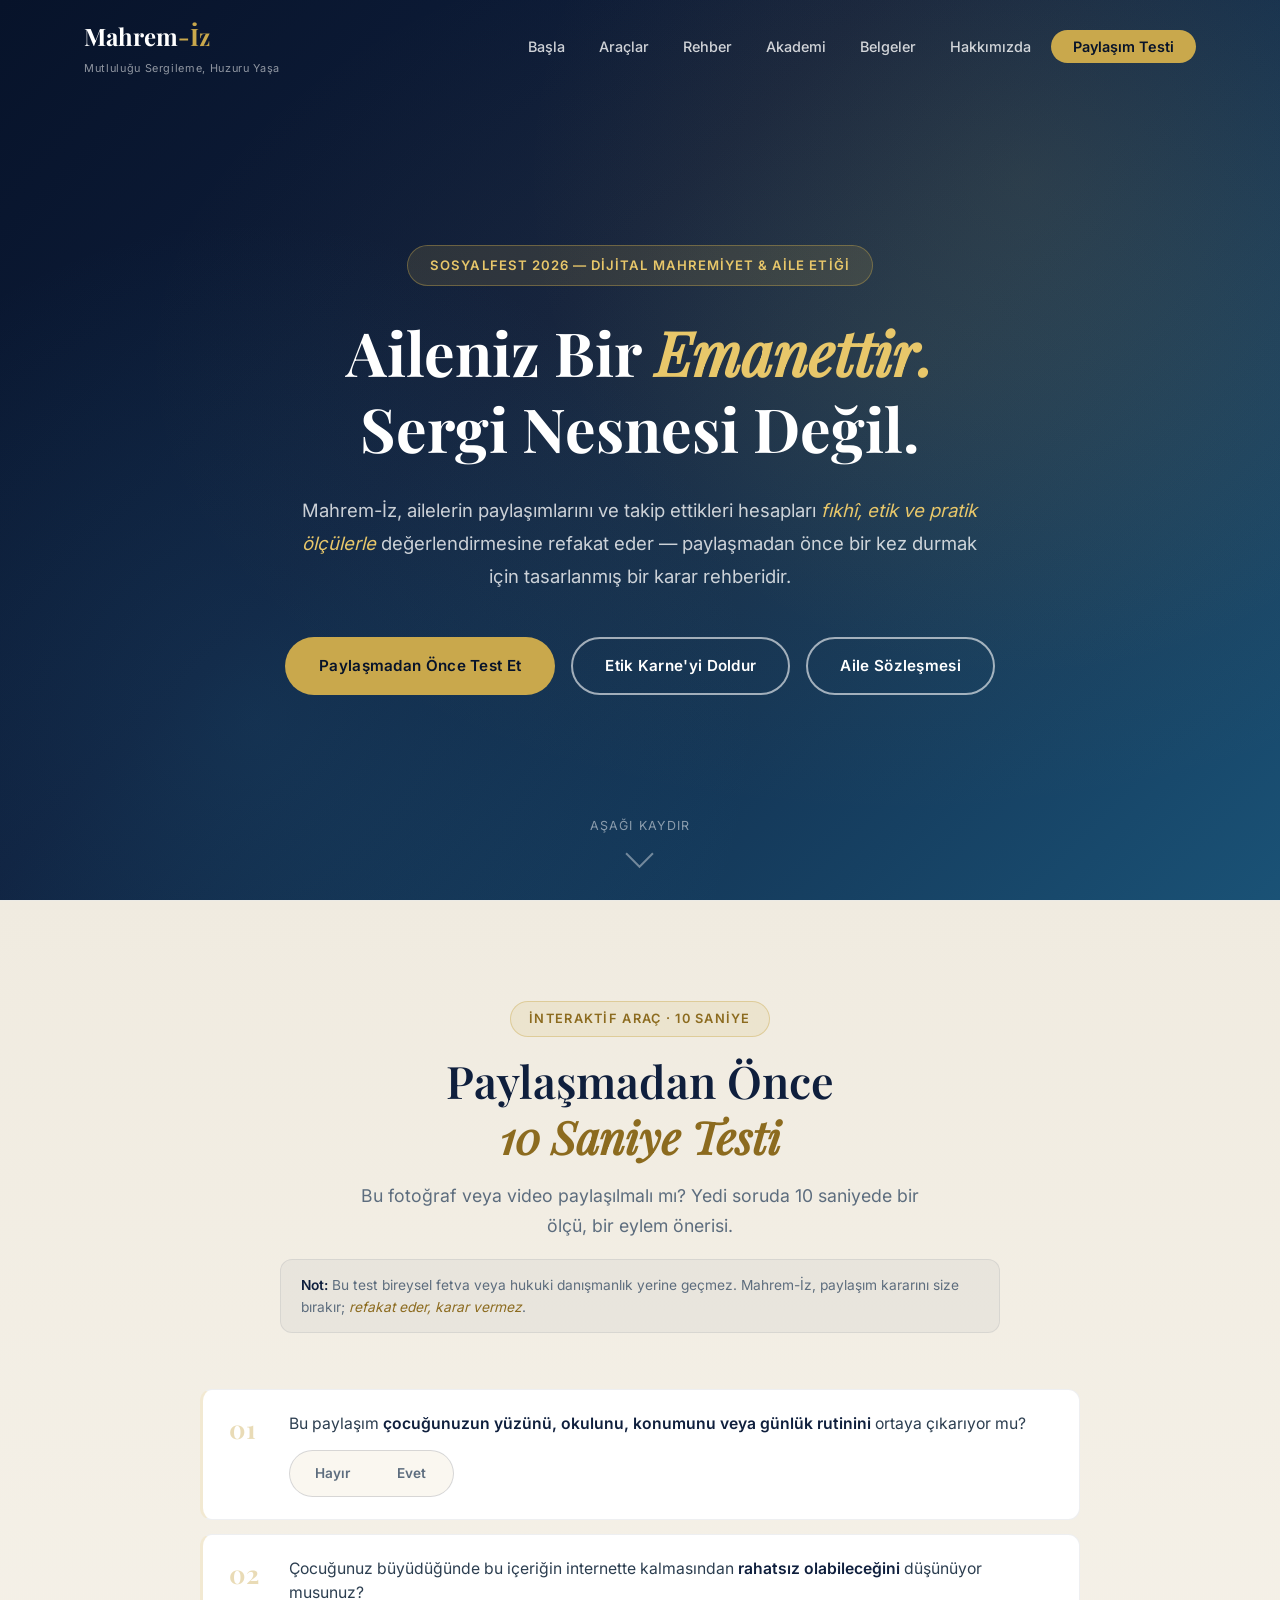
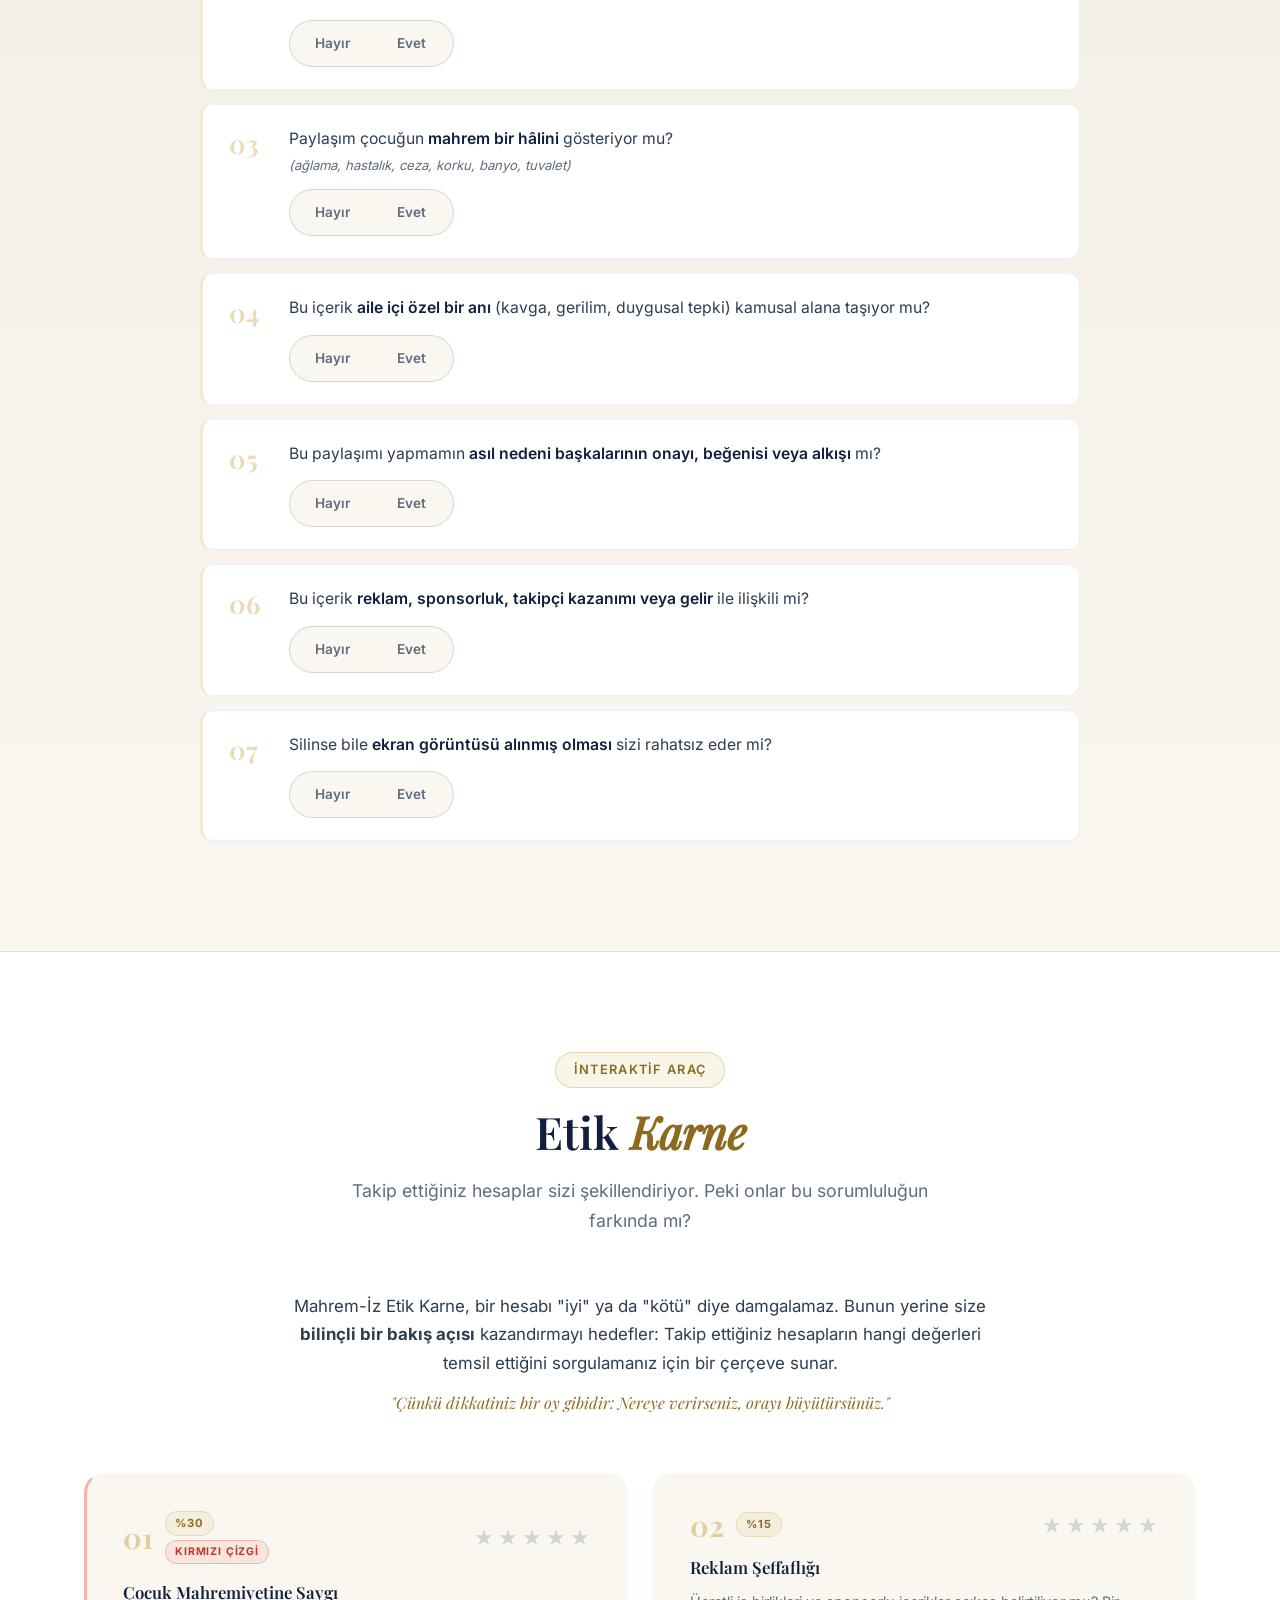
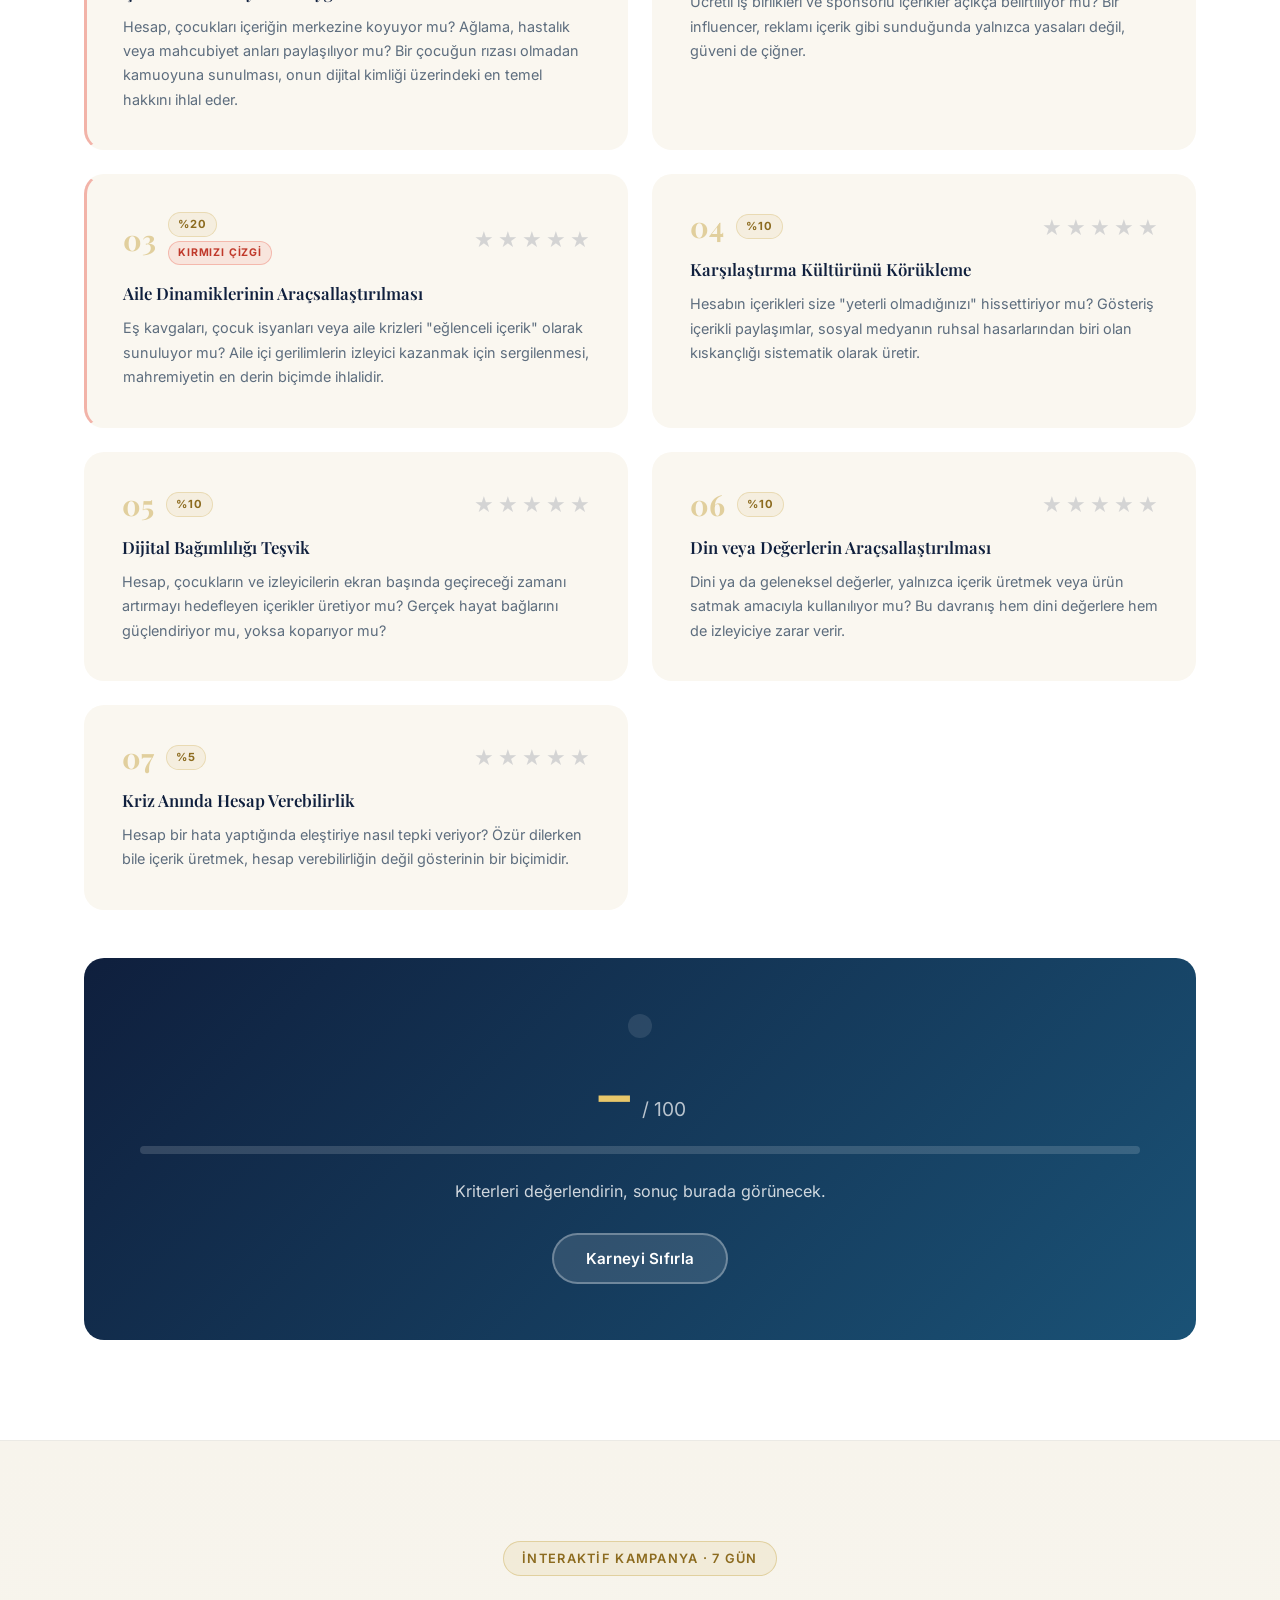
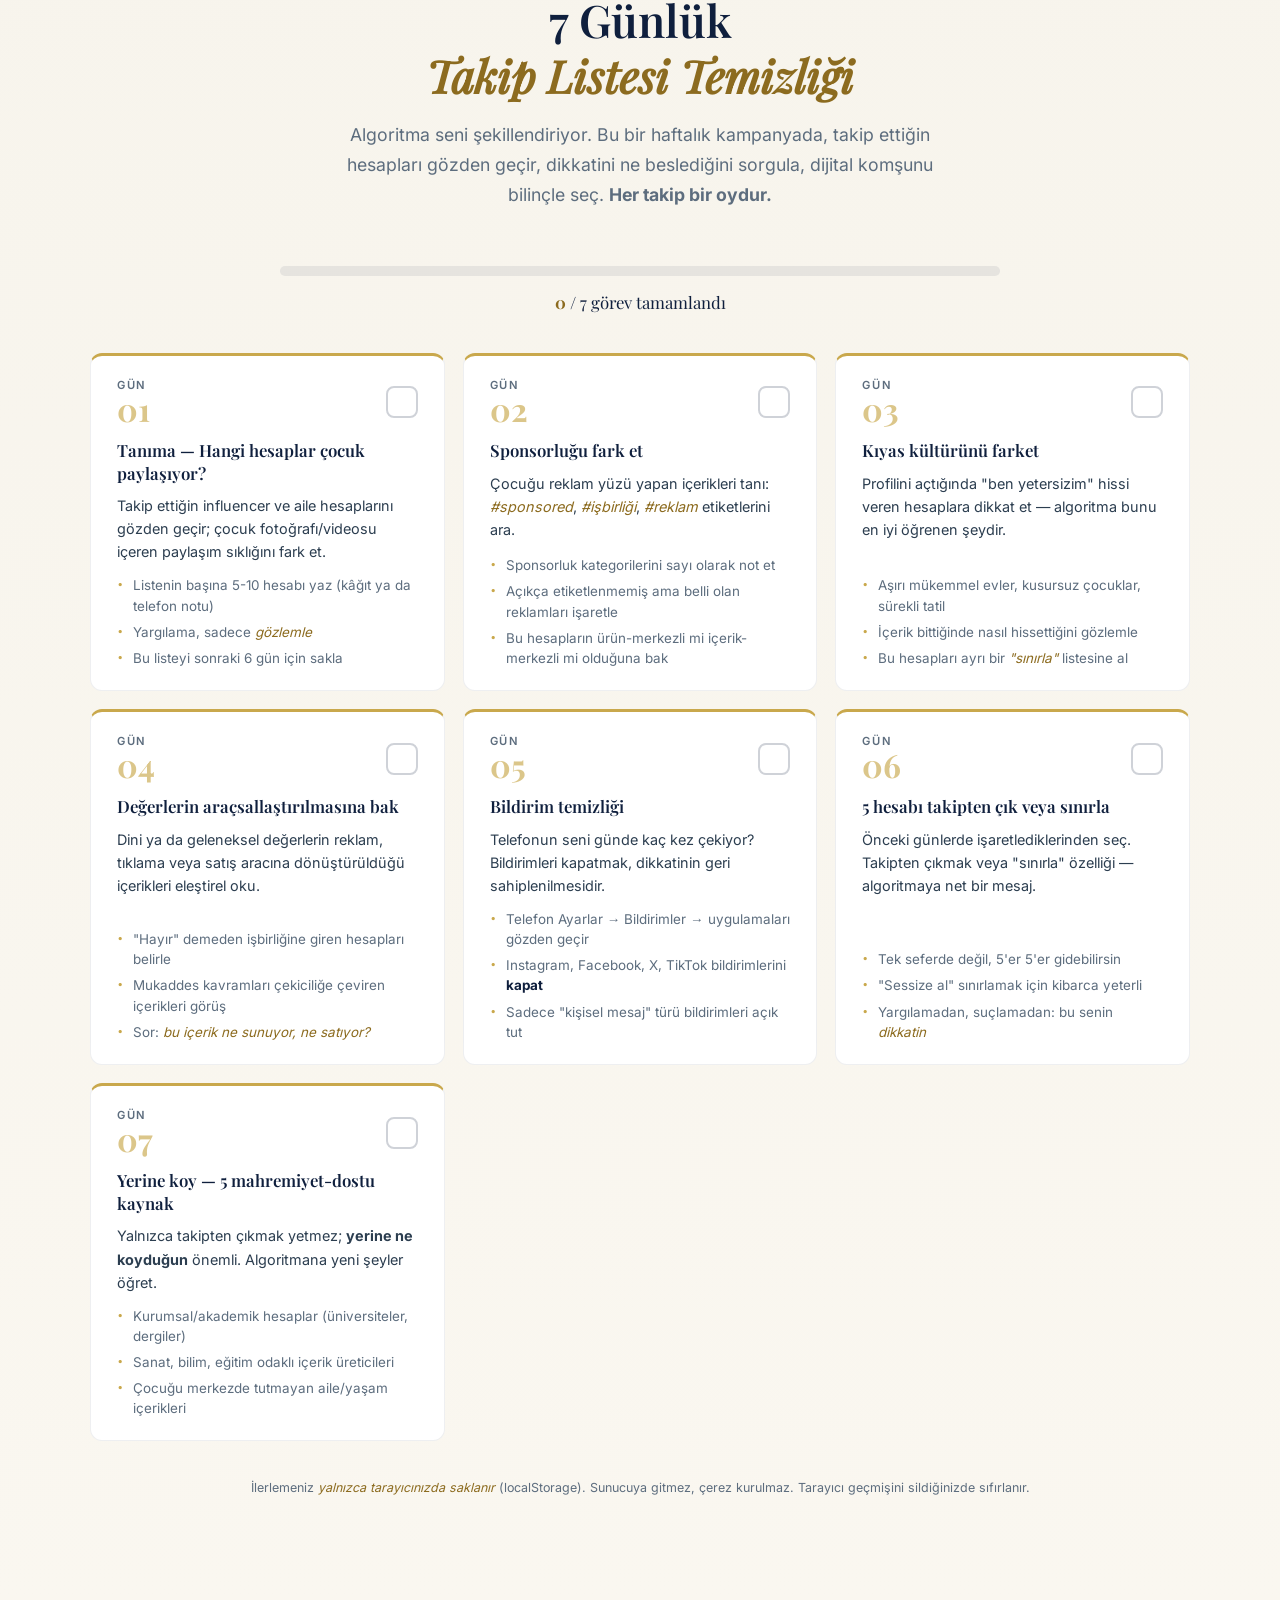
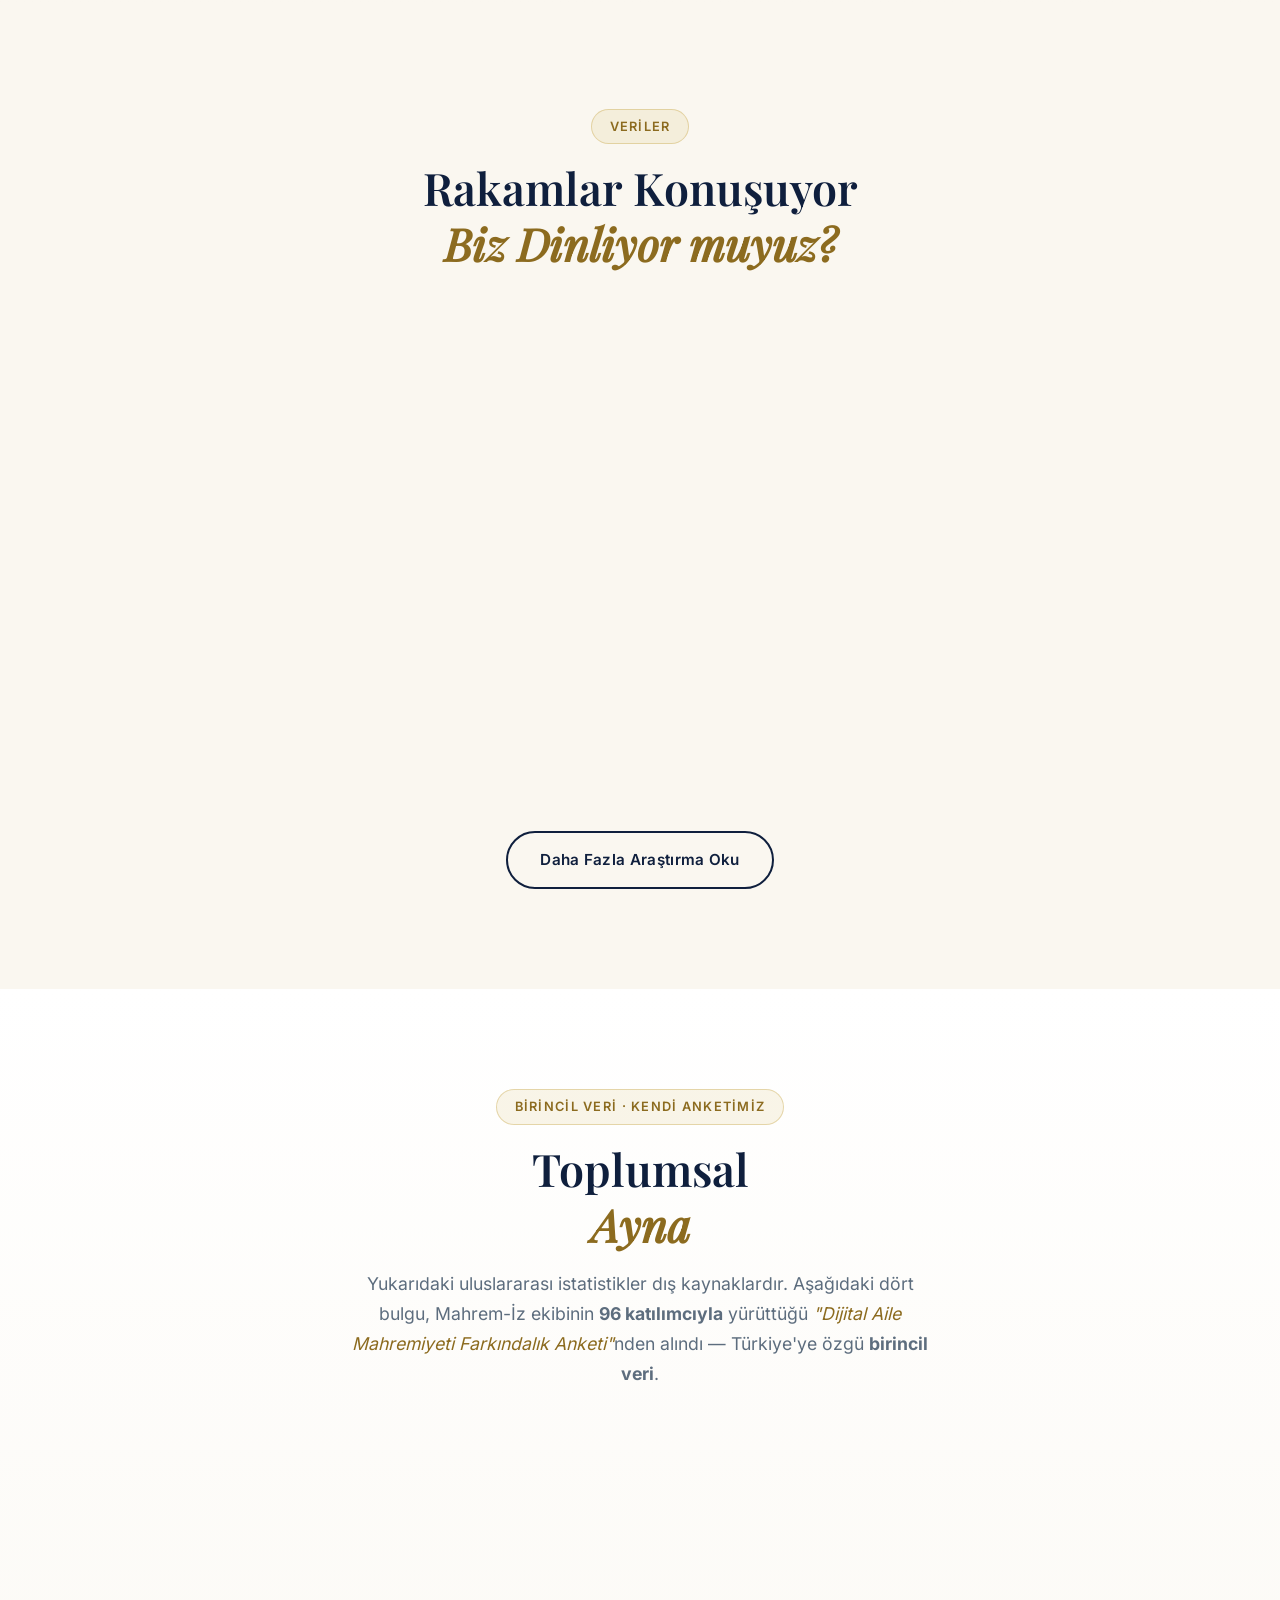
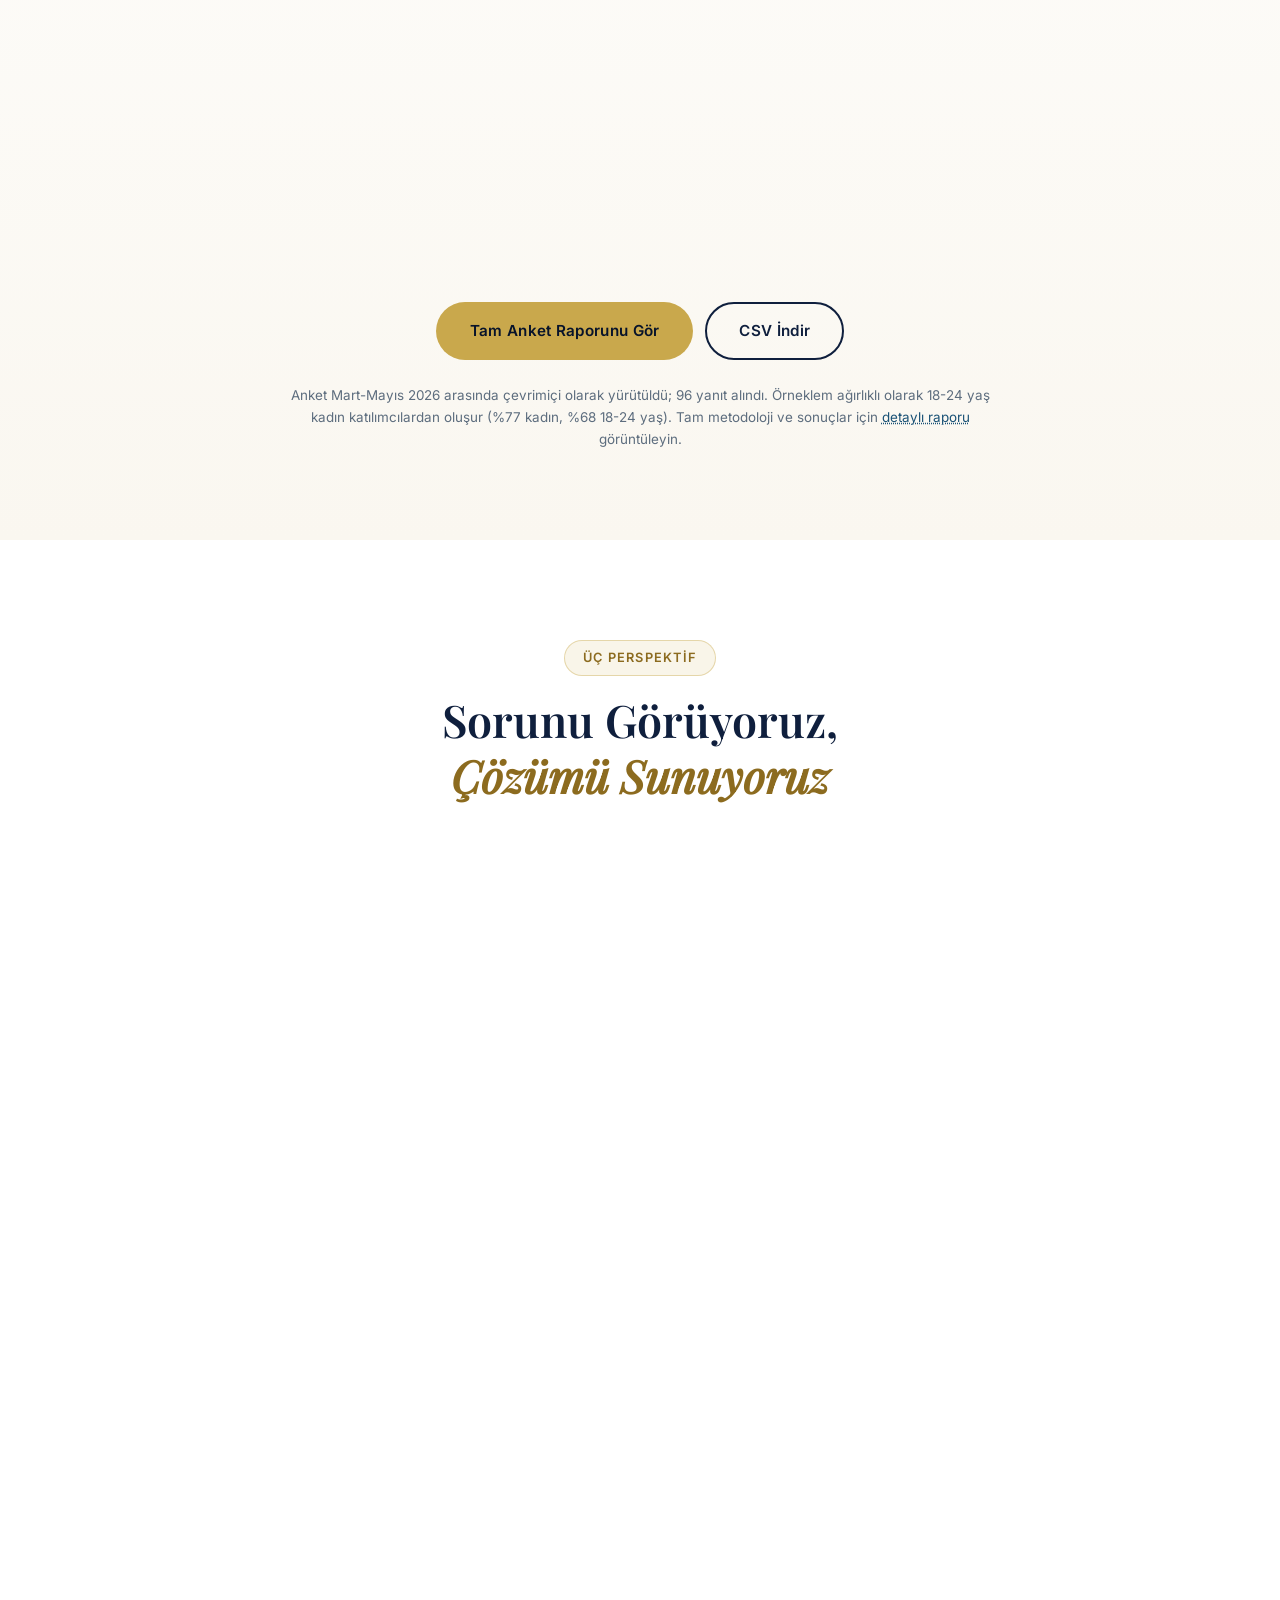
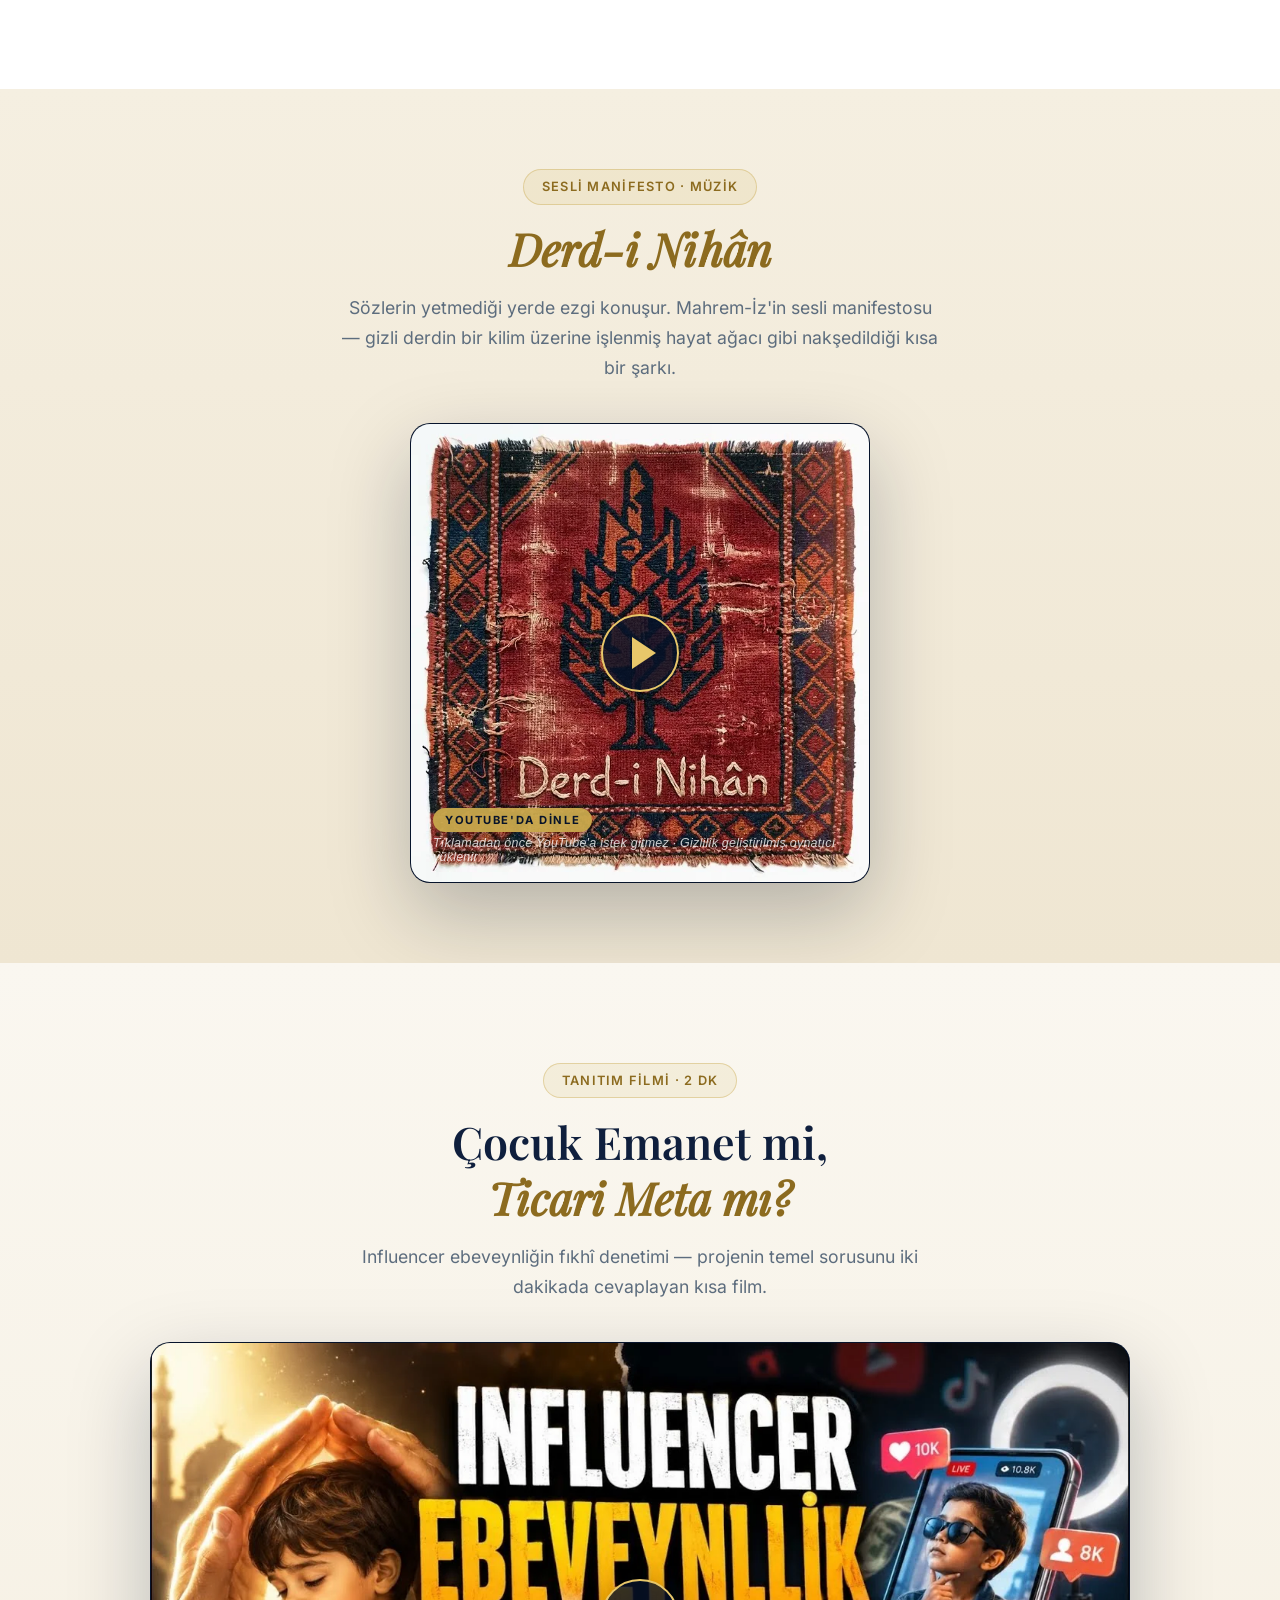
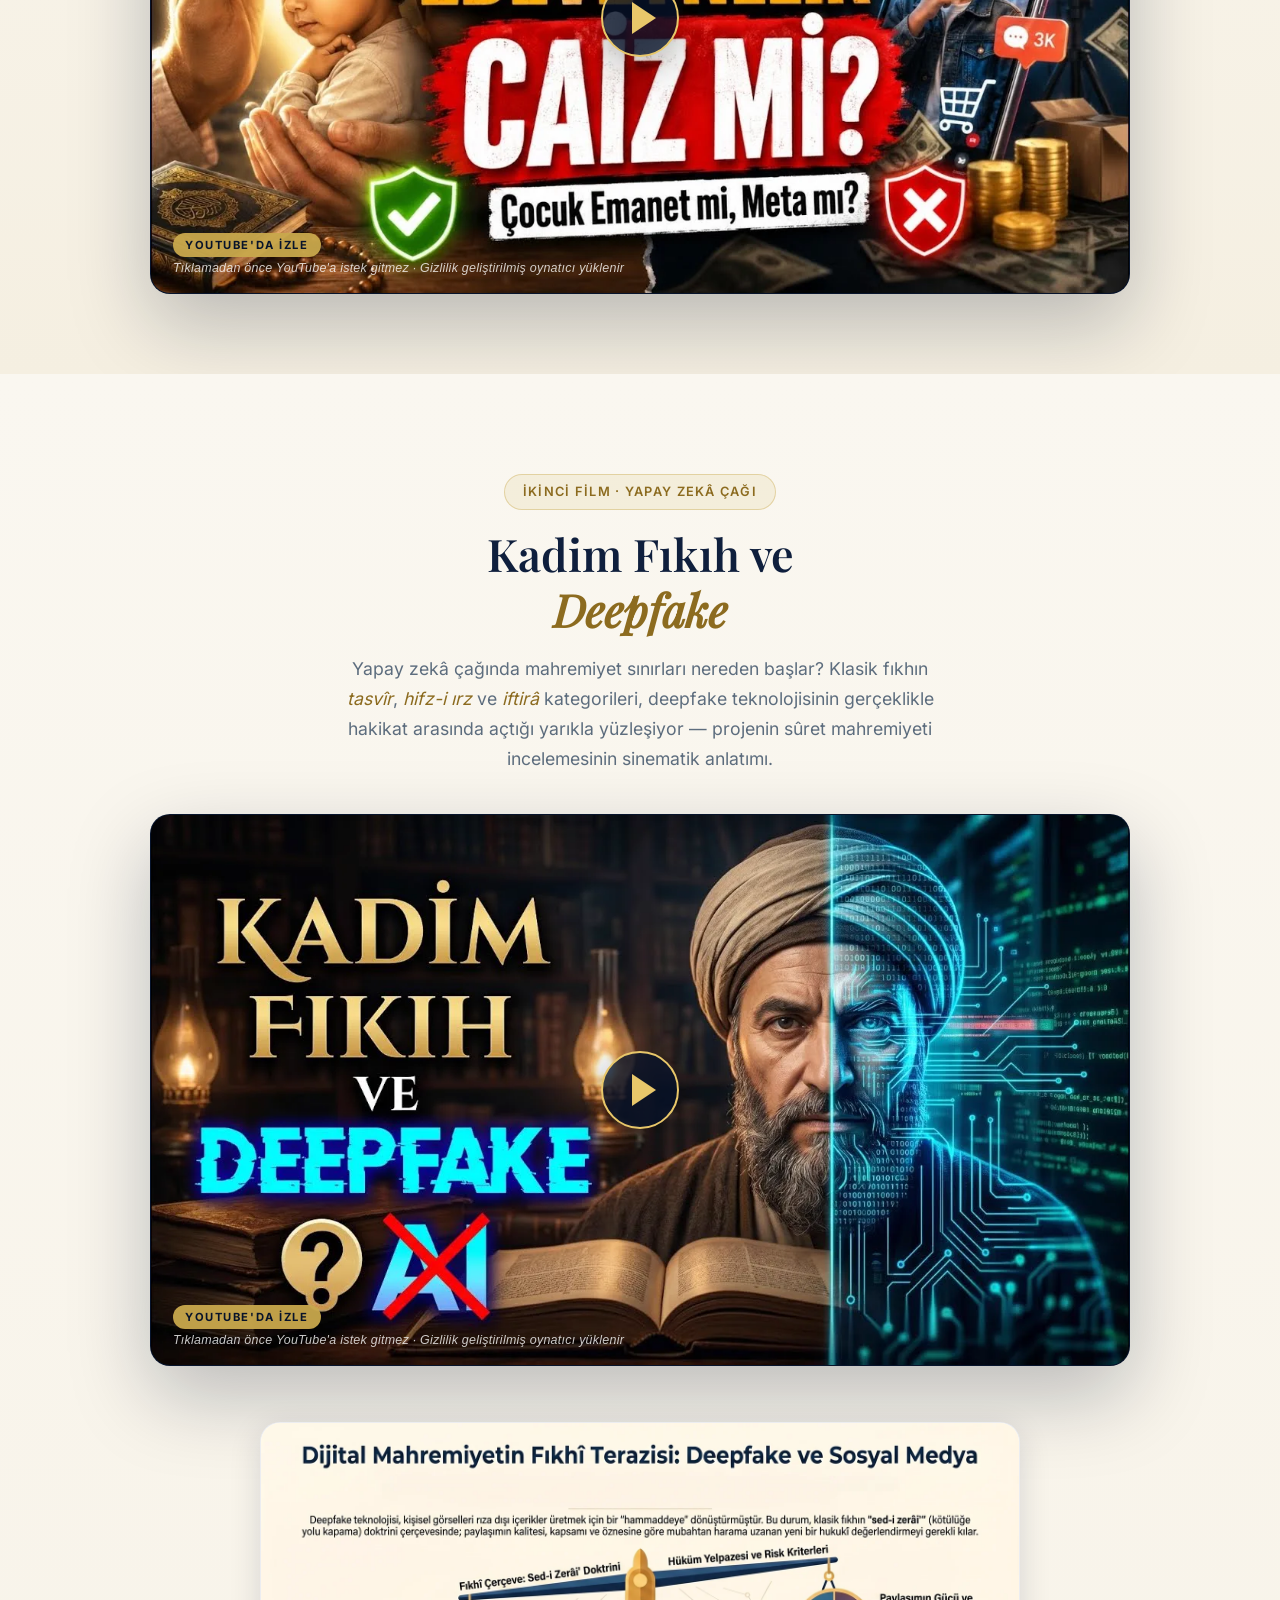
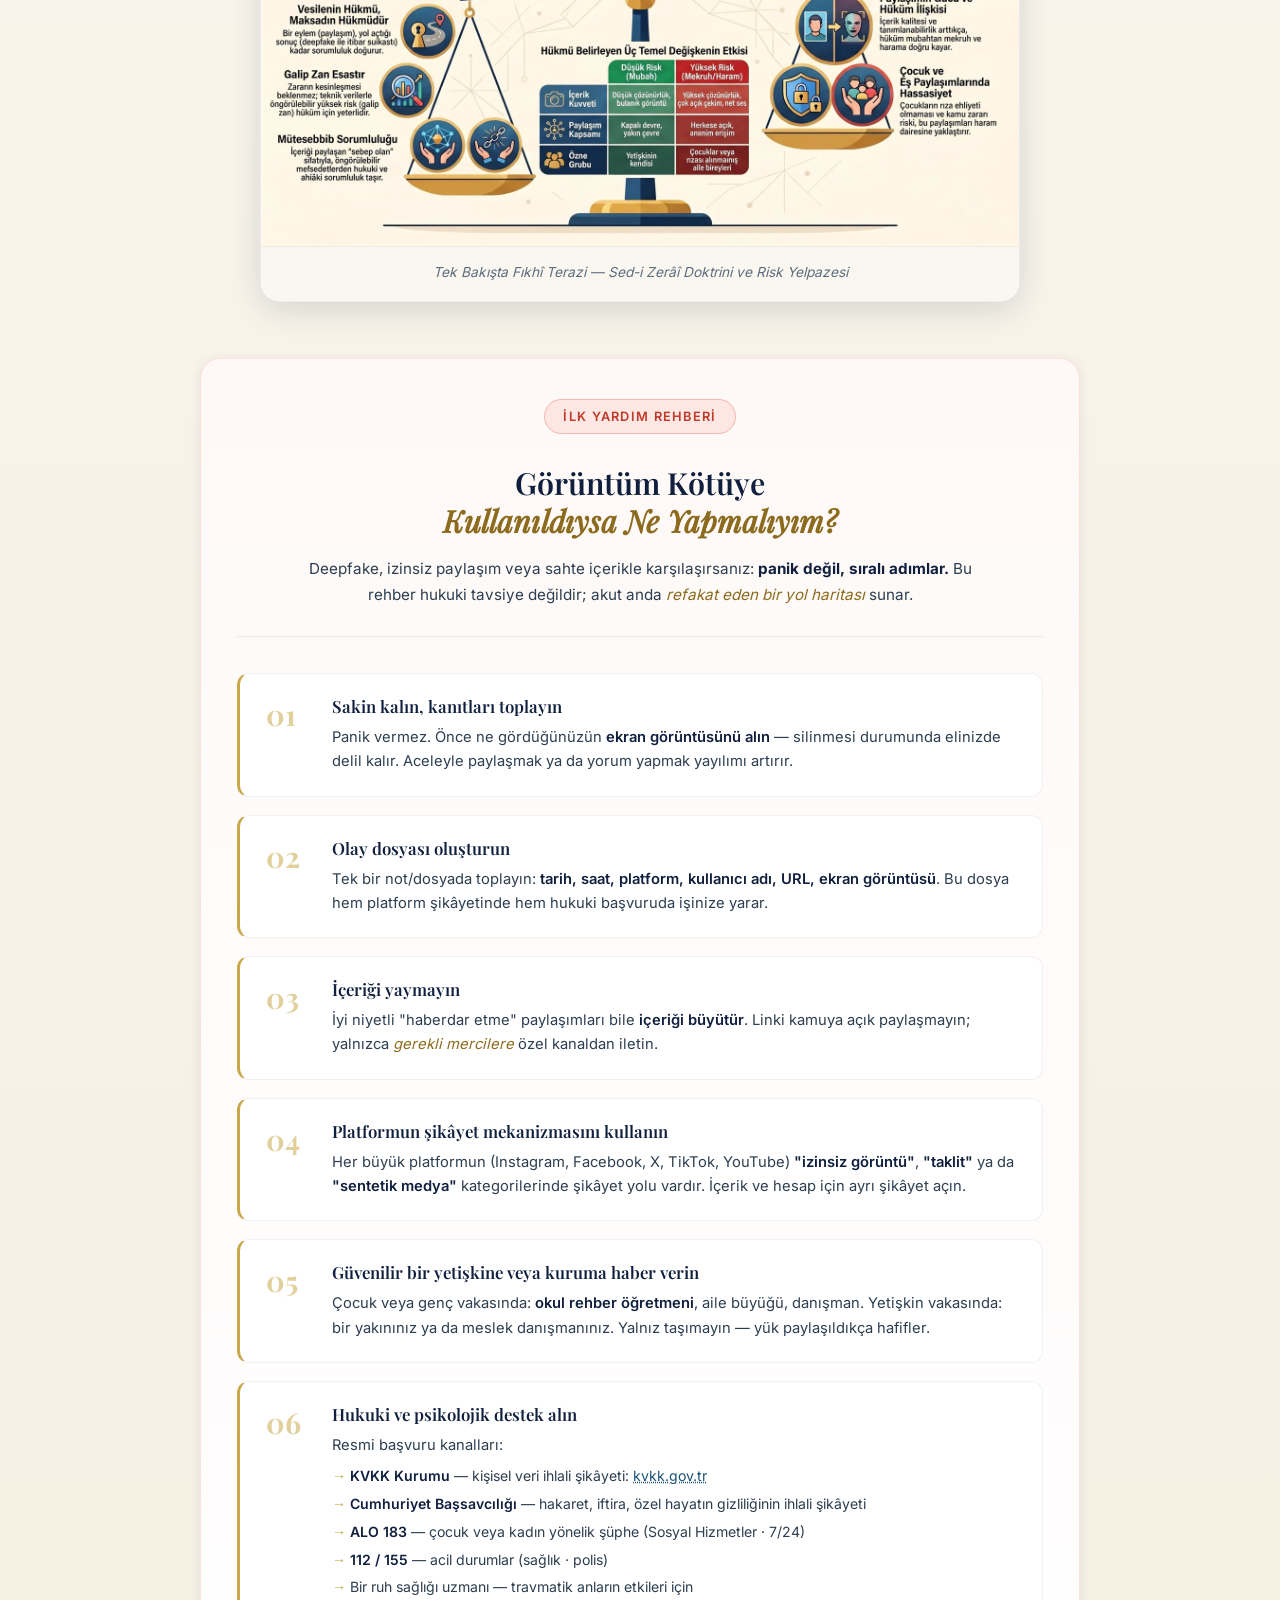
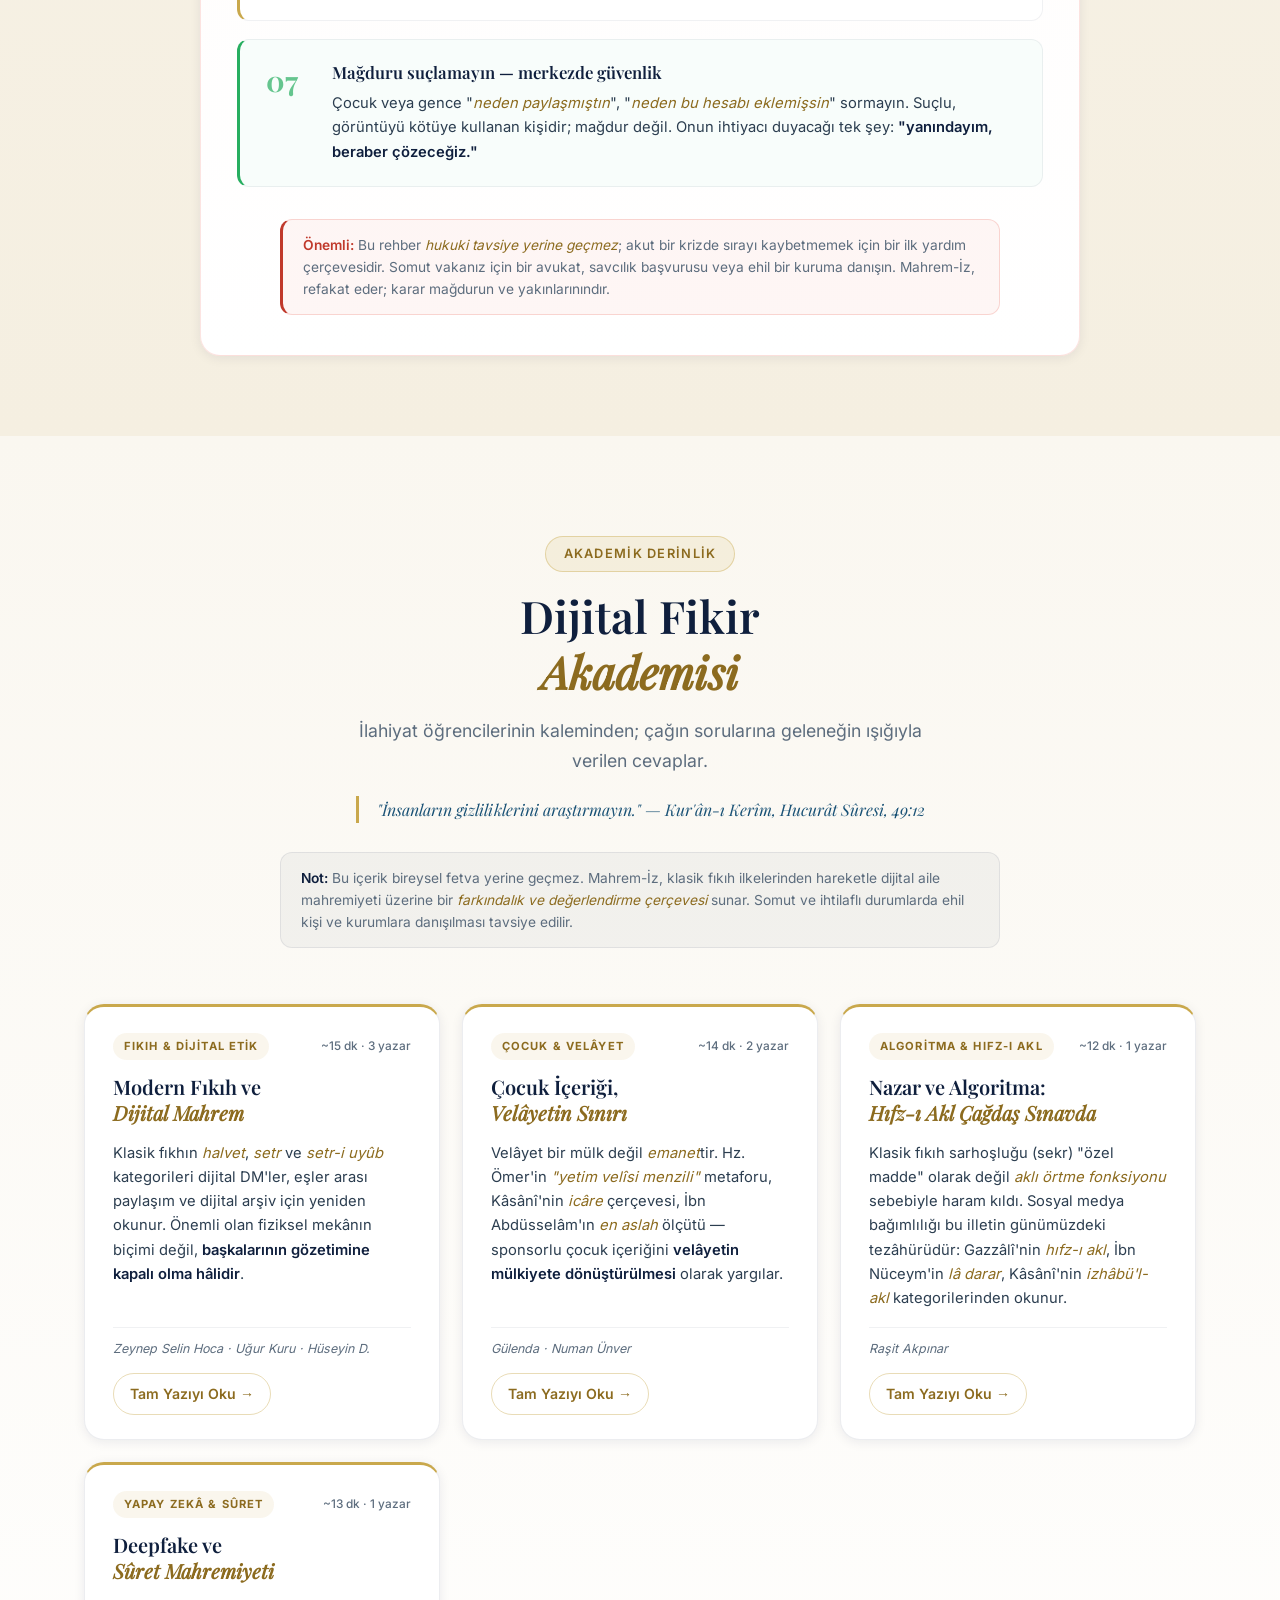
==== index.html @ 7c51b683 "Faz 4: Canlı Etki sayfası + Google Fonts lokal host Canlı Etki dashboard'u: - /etki.html eklendi — 6" ====
<!DOCTYPE html>
<html lang="tr">
<head>
  <meta charset="UTF-8" />
  <meta name="viewport" content="width=device-width, initial-scale=1.0" />

  <!-- SEO & Sosyal Paylaşım -->
  <title>Mahrem-İz | Mutluluğu Sergileme, Huzuru Yaşa</title>
  <meta name="description" content="Dijital çağda aile mahremiyetini korumak için ilahiyat perspektifinden akademik analizler, etik araçlar ve pratik rehberler. Sosyalfest 2026 projesi." />
  <meta name="keywords" content="dijital mahremiyet, aile etiği, sharenting, sosyal medya, İslam, ilahiyat, çocuk güvenliği" />
  <link rel="canonical" href="https://mahremiz.com.tr/" />

  <!-- Open Graph -->
  <meta property="og:type"            content="website" />
  <meta property="og:title"           content="Mahrem-İz | Mutluluğu Sergileme, Huzuru Yaşa" />
  <meta property="og:description"     content="Aileler için dijital mahremiyet ve etik paylaşım rehberi. Klasik fıkıh perspektifinden çağdaş bir farkındalık çerçevesi — Sosyalfest 2026." />
  <meta property="og:url"             content="https://mahremiz.com.tr/" />
  <meta property="og:site_name"       content="Mahrem-İz" />
  <meta property="og:locale"          content="tr_TR" />
  <meta property="og:image"           content="https://hamza98-ops.github.io/mahrem-iz/assets/og/mahrem-iz-og.jpg" />
  <meta property="og:image:secure_url" content="https://hamza98-ops.github.io/mahrem-iz/assets/og/mahrem-iz-og.jpg" />
  <meta property="og:image:type"      content="image/jpeg" />
  <meta property="og:image:width"     content="1200" />
  <meta property="og:image:height"    content="630" />
  <meta property="og:image:alt"       content="Mahrem-İz — Mutluluğu Sergileme, Huzuru Yaşa. Aileler için dijital mahremiyet ve etik paylaşım rehberi." />

  <!-- Twitter Card -->
  <meta name="twitter:card"        content="summary_large_image" />
  <meta name="twitter:title"       content="Mahrem-İz | Dijital Mahremiyet" />
  <meta name="twitter:description" content="Mutluluğu Sergileme, Huzuru Yaşa. Aileler için dijital mahremiyet ve etik paylaşım rehberi." />
  <meta name="twitter:image"       content="https://hamza98-ops.github.io/mahrem-iz/assets/og/mahrem-iz-og.jpg" />
  <meta name="twitter:image:alt"   content="Mahrem-İz — Mutluluğu Sergileme, Huzuru Yaşa." />

  <!-- PWA: Android/iOS cihaza "Ana ekrana ekle" ile yüklenir; offline çalışır -->
  <link rel="manifest" href="manifest.json" />
  <meta name="theme-color" content="#0f1f3d" />
  <link rel="apple-touch-icon" href="assets/pwa/apple-touch-icon.png" />
  <meta name="apple-mobile-web-app-capable" content="yes" />
  <meta name="apple-mobile-web-app-title" content="Mahrem-İz" />
  <meta name="mobile-web-app-capable" content="yes" />

  <link rel="stylesheet" href="styles.css" />

  <!-- Fonts: Lokal host (gizlilik tutarlılığı — Google'a istek atmaz) -->
  <link rel="stylesheet" href="assets/fonts/fonts.css" />

  <!-- defer: DOM hazır olmadan JS çalışmaz, inline onclick ihtiyacını ortadan kaldırır -->
  <script src="script.js" defer></script>

  <!--
    KVKK/GDPR-uyumlu, çerezsiz analitik.
    Mahremiyet sitesi olduğumuz için Google Analytics KULLANMIYORUZ.
    GoatCounter: çerez yok, IP toplanmaz, kullanıcı parmak izi yok.
    Yalnızca anonim sayım (sayfa + custom event'ler).

    AKTİVASYON: kullanıcı goatcounter.com/signup'tan 'mahremiz' code-name
    ile hesap açmalı. Hesap aktif olduğunda aşağıdaki snippet otomatik
    çalışır; yoksa script.js'deki gcEvent helper sessizce no-op olur.
  -->
  <script data-goatcounter="https://mahremiz.goatcounter.com/count"
          async src="//gc.zgo.at/count.js"></script>

  <!-- Yapısal veri: arama motorlarına proje kimliğini bildirir -->
  <script type="application/ld+json">
  {
    "@context": "https://schema.org",
    "@type": "EducationalOrganization",
    "name": "Mahrem-İz",
    "alternateName": "Mahrem-İz — Dijital Mahremiyet & Aile Etiği",
    "url": "https://mahremiz.com.tr/",
    "logo": "https://hamza98-ops.github.io/mahrem-iz/assets/og/mahrem-iz-og.jpg",
    "image": "https://hamza98-ops.github.io/mahrem-iz/assets/og/mahrem-iz-og.jpg",
    "description": "Aileler için dijital mahremiyet, çocuk paylaşımı ve sosyal medya takibi konularında klasik fıkıh ilkelerinden hareketle bir farkındalık ve değerlendirme çerçevesi sunan akademik proje. Sosyalfest 2026.",
    "slogan": "Mutluluğu Sergileme, Huzuru Yaşa.",
    "inLanguage": "tr-TR",
    "knowsLanguage": ["tr"],
    "knowsAbout": [
      "Dijital mahremiyet",
      "Aile etiği",
      "Sharenting",
      "Çocuk hakları",
      "İslam hukuku",
      "Klasik fıkıh",
      "Deepfake fıkhî değerlendirmesi",
      "Sosyal medya etiği"
    ],
    "event": {
      "@type": "Event",
      "name": "Sosyalfest 2026",
      "eventStatus": "https://schema.org/EventScheduled"
    }
  }
  </script>
</head>
<body>

  <!-- Toast bildirimi (JS tarafından yönetilir) -->
  <div id="toast" class="toast" role="status" aria-live="polite"></div>

  <!-- NAVIGATION -->
  <nav class="navbar" id="navbar">
    <div class="nav-container">
      <a href="#hero" class="nav-logo">
        <span class="logo-text">Mahrem<span class="logo-accent">-İz</span></span>
        <span class="logo-tagline">Mutluluğu Sergileme, Huzuru Yaşa</span>
      </a>
      <button
        class="nav-toggle"
        id="navToggle"
        aria-label="Menüyü Aç"
        aria-expanded="false"
        aria-controls="navLinks"
      >
        <span></span><span></span><span></span>
      </button>
      <ul class="nav-links" id="navLinks" role="list">
        <li><a href="#anasayfa"        class="nav-link">Başla</a></li>
        <li><a href="araclar.html"     class="nav-link">Araçlar</a></li>
        <li><a href="#rehber"          class="nav-link">Rehber</a></li>
        <li><a href="#akademi"         class="nav-link">Akademi</a></li>
        <li><a href="#fikhi"           class="nav-link">Belgeler</a></li>
        <li><a href="#hakkimizda"      class="nav-link">Hakkımızda</a></li>
        <li><a href="#paylasim-testi"  class="nav-btn" aria-label="Paylaşmadan Önce 10 Saniye Testi'ni başlat">Paylaşım Testi</a></li>
      </ul>
    </div>
  </nav>

  <!-- ═══════════════════════════════════════════ -->
  <!-- SAYFA 1: ANA SAYFA                        -->
  <!-- ═══════════════════════════════════════════ -->
  <section id="anasayfa">

    <!-- HERO -->
    <div class="hero" id="hero">
      <div class="hero-overlay"></div>
      <div class="hero-pattern"></div>
      <div class="hero-content">
        <div class="hero-badge">Sosyalfest 2026 — Dijital Mahremiyet &amp; Aile Etiği</div>
        <h1 class="hero-title">
          Aileniz Bir <em>Emanettir.</em>
          <br />Sergi Nesnesi Değil.
        </h1>
        <p class="hero-subtitle">
          Mahrem-İz, ailelerin paylaşımlarını ve takip ettikleri hesapları
          <em>fıkhî, etik ve pratik ölçülerle</em> değerlendirmesine refakat eder —
          paylaşmadan önce bir kez durmak için tasarlanmış bir karar rehberidir.
        </p>
        <div class="hero-buttons">
          <a href="#paylasim-testi" class="btn btn-primary">Paylaşmadan Önce Test Et</a>
          <a href="#karne"  class="btn btn-outline">Etik Karne'yi Doldur</a>
          <a href="#rehber" class="btn btn-outline">Aile Sözleşmesi</a>
        </div>
      </div>
      <div class="hero-scroll-hint" aria-hidden="true">
        <span>Aşağı Kaydır</span>
        <div class="scroll-arrow"></div>
      </div>
    </div>

    <!-- ═══════════════════════════════════════════ -->
    <!-- PAYLAŞMADAN ÖNCE 10 SANİYE TESTİ — Faz 2 amiral aracı -->
    <!-- ═══════════════════════════════════════════ -->
    <div class="paylasim-section" id="paylasim-testi">
      <div class="container">
        <div class="section-header center">
          <div class="section-tag">İnteraktif Araç · 10 Saniye</div>
          <h2>Paylaşmadan Önce<br /><em>10 Saniye Testi</em></h2>
          <p class="section-desc">
            Bu fotoğraf veya video paylaşılmalı mı? Yedi soruda 10 saniyede
            bir ölçü, bir eylem önerisi.
          </p>
          <p class="fetva-not" role="note" style="margin-top:18px">
            <strong>Not:</strong> Bu test bireysel fetva veya hukuki danışmanlık
            yerine geçmez. Mahrem-İz, paylaşım kararını size bırakır;
            <em>refakat eder, karar vermez</em>.
          </p>
        </div>

        <ol class="paylasim-list" id="paylasimList" role="list">

          <li class="paylasim-q" data-q="1">
            <div class="paylasim-q-num" aria-hidden="true">01</div>
            <div class="paylasim-q-body">
              <p class="paylasim-q-text">
                Bu paylaşım <strong>çocuğunuzun yüzünü, okulunu, konumunu veya
                günlük rutinini</strong> ortaya çıkarıyor mu?
              </p>
              <fieldset class="paylasim-yn">
                <legend class="sr-only">Soru 1 cevabı</legend>
                <input type="radio" name="paylasim-1" id="p1-no"  value="no"  class="yn-input" />
                <label for="p1-no" class="yn-label">Hayır</label>
                <input type="radio" name="paylasim-1" id="p1-yes" value="yes" class="yn-input" />
                <label for="p1-yes" class="yn-label">Evet</label>
              </fieldset>
            </div>
          </li>

          <li class="paylasim-q" data-q="2">
            <div class="paylasim-q-num" aria-hidden="true">02</div>
            <div class="paylasim-q-body">
              <p class="paylasim-q-text">
                Çocuğunuz büyüdüğünde bu içeriğin internette kalmasından
                <strong>rahatsız olabileceğini</strong> düşünüyor musunuz?
              </p>
              <fieldset class="paylasim-yn">
                <legend class="sr-only">Soru 2 cevabı</legend>
                <input type="radio" name="paylasim-2" id="p2-no"  value="no"  class="yn-input" />
                <label for="p2-no" class="yn-label">Hayır</label>
                <input type="radio" name="paylasim-2" id="p2-yes" value="yes" class="yn-input" />
                <label for="p2-yes" class="yn-label">Evet</label>
              </fieldset>
            </div>
          </li>

          <li class="paylasim-q paylasim-q--redline" data-q="3" data-redline="true">
            <div class="paylasim-q-num" aria-hidden="true">03</div>
            <div class="paylasim-q-body">
              <p class="paylasim-q-text">
                Paylaşım çocuğun <strong>mahrem bir hâlini</strong> gösteriyor mu?
                <span class="paylasim-q-hint">(ağlama, hastalık, ceza, korku, banyo, tuvalet)</span>
              </p>
              <fieldset class="paylasim-yn">
                <legend class="sr-only">Soru 3 cevabı</legend>
                <input type="radio" name="paylasim-3" id="p3-no"  value="no"  class="yn-input" />
                <label for="p3-no" class="yn-label">Hayır</label>
                <input type="radio" name="paylasim-3" id="p3-yes" value="yes" class="yn-input" />
                <label for="p3-yes" class="yn-label">Evet</label>
              </fieldset>
            </div>
          </li>

          <li class="paylasim-q" data-q="4">
            <div class="paylasim-q-num" aria-hidden="true">04</div>
            <div class="paylasim-q-body">
              <p class="paylasim-q-text">
                Bu içerik <strong>aile içi özel bir anı</strong> (kavga, gerilim,
                duygusal tepki) kamusal alana taşıyor mu?
              </p>
              <fieldset class="paylasim-yn">
                <legend class="sr-only">Soru 4 cevabı</legend>
                <input type="radio" name="paylasim-4" id="p4-no"  value="no"  class="yn-input" />
                <label for="p4-no" class="yn-label">Hayır</label>
                <input type="radio" name="paylasim-4" id="p4-yes" value="yes" class="yn-input" />
                <label for="p4-yes" class="yn-label">Evet</label>
              </fieldset>
            </div>
          </li>

          <li class="paylasim-q" data-q="5">
            <div class="paylasim-q-num" aria-hidden="true">05</div>
            <div class="paylasim-q-body">
              <p class="paylasim-q-text">
                Bu paylaşımı yapmamın <strong>asıl nedeni başkalarının onayı,
                beğenisi veya alkışı</strong> mı?
              </p>
              <fieldset class="paylasim-yn">
                <legend class="sr-only">Soru 5 cevabı</legend>
                <input type="radio" name="paylasim-5" id="p5-no"  value="no"  class="yn-input" />
                <label for="p5-no" class="yn-label">Hayır</label>
                <input type="radio" name="paylasim-5" id="p5-yes" value="yes" class="yn-input" />
                <label for="p5-yes" class="yn-label">Evet</label>
              </fieldset>
            </div>
          </li>

          <li class="paylasim-q" data-q="6">
            <div class="paylasim-q-num" aria-hidden="true">06</div>
            <div class="paylasim-q-body">
              <p class="paylasim-q-text">
                Bu içerik <strong>reklam, sponsorluk, takipçi kazanımı veya gelir</strong>
                ile ilişkili mi?
              </p>
              <fieldset class="paylasim-yn">
                <legend class="sr-only">Soru 6 cevabı</legend>
                <input type="radio" name="paylasim-6" id="p6-no"  value="no"  class="yn-input" />
                <label for="p6-no" class="yn-label">Hayır</label>
                <input type="radio" name="paylasim-6" id="p6-yes" value="yes" class="yn-input" />
                <label for="p6-yes" class="yn-label">Evet</label>
              </fieldset>
            </div>
          </li>

          <li class="paylasim-q paylasim-q--redline" data-q="7" data-redline="true">
            <div class="paylasim-q-num" aria-hidden="true">07</div>
            <div class="paylasim-q-body">
              <p class="paylasim-q-text">
                Silinse bile <strong>ekran görüntüsü alınmış olması</strong>
                sizi rahatsız eder mi?
              </p>
              <fieldset class="paylasim-yn">
                <legend class="sr-only">Soru 7 cevabı</legend>
                <input type="radio" name="paylasim-7" id="p7-no"  value="no"  class="yn-input" />
                <label for="p7-no" class="yn-label">Hayır</label>
                <input type="radio" name="paylasim-7" id="p7-yes" value="yes" class="yn-input" />
                <label for="p7-yes" class="yn-label">Evet</label>
              </fieldset>
            </div>
          </li>

        </ol>

        <!-- SONUÇ PANELİ -->
        <div class="paylasim-result" id="paylasimResult" aria-live="polite" hidden>
          <div class="paylasim-traffic" id="paylasimTraffic" aria-hidden="true"></div>
          <div class="paylasim-verdict" id="paylasimVerdict">YEŞİL · Paylaşılabilir</div>
          <p class="paylasim-action" id="paylasimAction"></p>
          <p class="paylasim-redline" id="paylasimRedline" hidden>
            <strong>⚠ Kırmızı çizgi tetiklendi:</strong> <span id="paylasimRedlineReason"></span>
          </p>
          <div class="paylasim-actions">
            <button class="btn btn-secondary" id="paylasimReset" type="button">Yeniden Başla</button>
            <a href="#karne" class="btn">Etik Karne'ye Geç</a>
          </div>
        </div>

      </div>
    </div>

  <!-- ═══════════════════════════════════════════ -->
  <!-- SAYFA 3: ETİK KARNE                       -->
  <!-- ═══════════════════════════════════════════ -->
  <section id="karne" class="karne-section">
    <div class="container">
      <div class="section-header center">
        <div class="section-tag">İnteraktif Araç</div>
        <h2>Etik <em>Karne</em></h2>
        <p class="section-desc">
          Takip ettiğiniz hesaplar sizi şekillendiriyor. Peki onlar bu sorumluluğun farkında mı?
        </p>
      </div>

      <div class="karne-intro">
        <p>
          Mahrem-İz Etik Karne, bir hesabı "iyi" ya da "kötü" diye damgalamaz. Bunun yerine size
          <strong>bilinçli bir bakış açısı</strong> kazandırmayı hedefler: Takip ettiğiniz hesapların
          hangi değerleri temsil ettiğini sorgulamanız için bir çerçeve sunar.
        </p>
        <p class="karne-quote">
          <em>"Çünkü dikkatiniz bir oy gibidir: Nereye verirseniz, orayı büyütürsünüz."</em>
        </p>
      </div>

      <div class="karne-grid" id="karneGrid">

        <!-- KARNE KARTI — her birinde fieldset + radio ile erişilebilir yıldız puanlama -->
        <div class="karne-card karne-card--redline" data-criterion="1" data-weight="30" data-redline="true">
          <div class="karne-card-header">
            <div class="karne-num">01</div>
            <div class="karne-meta">
              <span class="karne-weight" title="Toplam skordaki ağırlığı">%30</span>
              <span class="karne-redline" title="1 yıldız tetiklenirse sonuç otomatik kırmızı olur">Kırmızı çizgi</span>
            </div>
            <fieldset class="karne-stars" data-id="1">
              <legend class="sr-only">Puan (1–5 yıldız)</legend>
              <input type="radio" name="karne-1" id="k1-1" value="1" class="star-radio" /><label for="k1-1" title="1 yıldız">★</label>
              <input type="radio" name="karne-1" id="k1-2" value="2" class="star-radio" /><label for="k1-2" title="2 yıldız">★</label>
              <input type="radio" name="karne-1" id="k1-3" value="3" class="star-radio" /><label for="k1-3" title="3 yıldız">★</label>
              <input type="radio" name="karne-1" id="k1-4" value="4" class="star-radio" /><label for="k1-4" title="4 yıldız">★</label>
              <input type="radio" name="karne-1" id="k1-5" value="5" class="star-radio" /><label for="k1-5" title="5 yıldız">★</label>
            </fieldset>
          </div>
          <h4>Çocuk Mahremiyetine Saygı</h4>
          <p>Hesap, çocukları içeriğin merkezine koyuyor mu? Ağlama, hastalık veya mahcubiyet anları paylaşılıyor mu? Bir çocuğun rızası olmadan kamuoyuna sunulması, onun dijital kimliği üzerindeki en temel hakkını ihlal eder.</p>
        </div>

        <div class="karne-card" data-criterion="2" data-weight="15">
          <div class="karne-card-header">
            <div class="karne-num">02</div>
            <div class="karne-meta">
              <span class="karne-weight" title="Toplam skordaki ağırlığı">%15</span>
            </div>
            <fieldset class="karne-stars" data-id="2">
              <legend class="sr-only">Puan (1–5 yıldız)</legend>
              <input type="radio" name="karne-2" id="k2-1" value="1" class="star-radio" /><label for="k2-1" title="1 yıldız">★</label>
              <input type="radio" name="karne-2" id="k2-2" value="2" class="star-radio" /><label for="k2-2" title="2 yıldız">★</label>
              <input type="radio" name="karne-2" id="k2-3" value="3" class="star-radio" /><label for="k2-3" title="3 yıldız">★</label>
              <input type="radio" name="karne-2" id="k2-4" value="4" class="star-radio" /><label for="k2-4" title="4 yıldız">★</label>
              <input type="radio" name="karne-2" id="k2-5" value="5" class="star-radio" /><label for="k2-5" title="5 yıldız">★</label>
            </fieldset>
          </div>
          <h4>Reklam Şeffaflığı</h4>
          <p>Ücretli iş birlikleri ve sponsorlu içerikler açıkça belirtiliyor mu? Bir influencer, reklamı içerik gibi sunduğunda yalnızca yasaları değil, güveni de çiğner.</p>
        </div>

        <div class="karne-card karne-card--redline" data-criterion="3" data-weight="20" data-redline="true">
          <div class="karne-card-header">
            <div class="karne-num">03</div>
            <div class="karne-meta">
              <span class="karne-weight" title="Toplam skordaki ağırlığı">%20</span>
              <span class="karne-redline" title="1 yıldız tetiklenirse sonuç otomatik kırmızı olur">Kırmızı çizgi</span>
            </div>
            <fieldset class="karne-stars" data-id="3">
              <legend class="sr-only">Puan (1–5 yıldız)</legend>
              <input type="radio" name="karne-3" id="k3-1" value="1" class="star-radio" /><label for="k3-1" title="1 yıldız">★</label>
              <input type="radio" name="karne-3" id="k3-2" value="2" class="star-radio" /><label for="k3-2" title="2 yıldız">★</label>
              <input type="radio" name="karne-3" id="k3-3" value="3" class="star-radio" /><label for="k3-3" title="3 yıldız">★</label>
              <input type="radio" name="karne-3" id="k3-4" value="4" class="star-radio" /><label for="k3-4" title="4 yıldız">★</label>
              <input type="radio" name="karne-3" id="k3-5" value="5" class="star-radio" /><label for="k3-5" title="5 yıldız">★</label>
            </fieldset>
          </div>
          <h4>Aile Dinamiklerinin Araçsallaştırılması</h4>
          <p>Eş kavgaları, çocuk isyanları veya aile krizleri "eğlenceli içerik" olarak sunuluyor mu? Aile içi gerilimlerin izleyici kazanmak için sergilenmesi, mahremiyetin en derin biçimde ihlalidir.</p>
        </div>

        <div class="karne-card" data-criterion="4" data-weight="10">
          <div class="karne-card-header">
            <div class="karne-num">04</div>
            <div class="karne-meta">
              <span class="karne-weight" title="Toplam skordaki ağırlığı">%10</span>
            </div>
            <fieldset class="karne-stars" data-id="4">
              <legend class="sr-only">Puan (1–5 yıldız)</legend>
              <input type="radio" name="karne-4" id="k4-1" value="1" class="star-radio" /><label for="k4-1" title="1 yıldız">★</label>
              <input type="radio" name="karne-4" id="k4-2" value="2" class="star-radio" /><label for="k4-2" title="2 yıldız">★</label>
              <input type="radio" name="karne-4" id="k4-3" value="3" class="star-radio" /><label for="k4-3" title="3 yıldız">★</label>
              <input type="radio" name="karne-4" id="k4-4" value="4" class="star-radio" /><label for="k4-4" title="4 yıldız">★</label>
              <input type="radio" name="karne-4" id="k4-5" value="5" class="star-radio" /><label for="k4-5" title="5 yıldız">★</label>
            </fieldset>
          </div>
          <h4>Karşılaştırma Kültürünü Körükleme</h4>
          <p>Hesabın içerikleri size "yeterli olmadığınızı" hissettiriyor mu? Gösteriş içerikli paylaşımlar, sosyal medyanın ruhsal hasarlarından biri olan kıskançlığı sistematik olarak üretir.</p>
        </div>

        <div class="karne-card" data-criterion="5" data-weight="10">
          <div class="karne-card-header">
            <div class="karne-num">05</div>
            <div class="karne-meta">
              <span class="karne-weight" title="Toplam skordaki ağırlığı">%10</span>
            </div>
            <fieldset class="karne-stars" data-id="5">
              <legend class="sr-only">Puan (1–5 yıldız)</legend>
              <input type="radio" name="karne-5" id="k5-1" value="1" class="star-radio" /><label for="k5-1" title="1 yıldız">★</label>
              <input type="radio" name="karne-5" id="k5-2" value="2" class="star-radio" /><label for="k5-2" title="2 yıldız">★</label>
              <input type="radio" name="karne-5" id="k5-3" value="3" class="star-radio" /><label for="k5-3" title="3 yıldız">★</label>
              <input type="radio" name="karne-5" id="k5-4" value="4" class="star-radio" /><label for="k5-4" title="4 yıldız">★</label>
              <input type="radio" name="karne-5" id="k5-5" value="5" class="star-radio" /><label for="k5-5" title="5 yıldız">★</label>
            </fieldset>
          </div>
          <h4>Dijital Bağımlılığı Teşvik</h4>
          <p>Hesap, çocukların ve izleyicilerin ekran başında geçireceği zamanı artırmayı hedefleyen içerikler üretiyor mu? Gerçek hayat bağlarını güçlendiriyor mu, yoksa koparıyor mu?</p>
        </div>

        <div class="karne-card" data-criterion="6" data-weight="10">
          <div class="karne-card-header">
            <div class="karne-num">06</div>
            <div class="karne-meta">
              <span class="karne-weight" title="Toplam skordaki ağırlığı">%10</span>
            </div>
            <fieldset class="karne-stars" data-id="6">
              <legend class="sr-only">Puan (1–5 yıldız)</legend>
              <input type="radio" name="karne-6" id="k6-1" value="1" class="star-radio" /><label for="k6-1" title="1 yıldız">★</label>
              <input type="radio" name="karne-6" id="k6-2" value="2" class="star-radio" /><label for="k6-2" title="2 yıldız">★</label>
              <input type="radio" name="karne-6" id="k6-3" value="3" class="star-radio" /><label for="k6-3" title="3 yıldız">★</label>
              <input type="radio" name="karne-6" id="k6-4" value="4" class="star-radio" /><label for="k6-4" title="4 yıldız">★</label>
              <input type="radio" name="karne-6" id="k6-5" value="5" class="star-radio" /><label for="k6-5" title="5 yıldız">★</label>
            </fieldset>
          </div>
          <h4>Din veya Değerlerin Araçsallaştırılması</h4>
          <p>Dini ya da geleneksel değerler, yalnızca içerik üretmek veya ürün satmak amacıyla kullanılıyor mu? Bu davranış hem dini değerlere hem de izleyiciye zarar verir.</p>
        </div>

        <div class="karne-card" data-criterion="7" data-weight="5">
          <div class="karne-card-header">
            <div class="karne-num">07</div>
            <div class="karne-meta">
              <span class="karne-weight" title="Toplam skordaki ağırlığı">%5</span>
            </div>
            <fieldset class="karne-stars" data-id="7">
              <legend class="sr-only">Puan (1–5 yıldız)</legend>
              <input type="radio" name="karne-7" id="k7-1" value="1" class="star-radio" /><label for="k7-1" title="1 yıldız">★</label>
              <input type="radio" name="karne-7" id="k7-2" value="2" class="star-radio" /><label for="k7-2" title="2 yıldız">★</label>
              <input type="radio" name="karne-7" id="k7-3" value="3" class="star-radio" /><label for="k7-3" title="3 yıldız">★</label>
              <input type="radio" name="karne-7" id="k7-4" value="4" class="star-radio" /><label for="k7-4" title="4 yıldız">★</label>
              <input type="radio" name="karne-7" id="k7-5" value="5" class="star-radio" /><label for="k7-5" title="5 yıldız">★</label>
            </fieldset>
          </div>
          <h4>Kriz Anında Hesap Verebilirlik</h4>
          <p>Hesap bir hata yaptığında eleştiriye nasıl tepki veriyor? Özür dilerken bile içerik üretmek, hesap verebilirliğin değil gösterinin bir biçimidir.</p>
        </div>

      </div>

      <!-- SONUÇ KUTUSU -->
      <div class="karne-result" id="karneResult">
        <div class="result-traffic" id="resultTraffic" aria-hidden="true"></div>
        <div class="result-score">
          <span id="scoreValue">–</span>
          <span class="result-label">/ 100</span>
        </div>
        <div class="result-bar" role="progressbar" aria-valuemin="0" aria-valuemax="100" aria-valuenow="0" id="resultBar">
          <div class="result-fill" id="resultFill"></div>
        </div>
        <p class="result-text" id="resultText">Kriterleri değerlendirin, sonuç burada görünecek.</p>
        <p class="result-redline" id="resultRedline" hidden>
          <strong>⚠ Kırmızı çizgi tetiklendi:</strong> <span id="resultRedlineReason"></span>
        </p>
        <div class="result-actions">
          <button class="btn btn-primary" id="resetKarne">Karneyi Sıfırla</button>
          <button class="btn btn-secondary" id="shareCardBtn" style="display:none">Paylaşım Kartı Üret</button>
          <button class="btn" id="copyKarne" style="display:none">Metni Kopyala</button>
        </div>

        <!-- Paylaşım Kartı Modal -->
        <dialog class="share-modal" id="shareModal" aria-label="Paylaşım kartı önizleme">
          <button class="share-modal-close" id="shareModalClose" aria-label="Kapat">×</button>
          <div class="share-modal-body">
            <div class="share-modal-tabs">
              <button class="share-tab active" data-format="story" type="button">Story (1080×1920)</button>
              <button class="share-tab" data-format="square" type="button">Kare (1080×1080)</button>
            </div>
            <div class="share-modal-preview">
              <canvas id="shareCanvas" width="540" height="960" aria-label="Paylaşım kartı önizlemesi"></canvas>
            </div>
            <div class="share-modal-actions">
              <button class="btn btn-primary" id="shareDownload">PNG İndir</button>
              <button class="btn btn-secondary" id="shareNative">Paylaş…</button>
            </div>
            <p class="share-modal-hint">Karte Mahrem-İz markası, skorunuz, trafik ışığı ve URL gömülüdür. Çerez veya iz takibi yoktur.</p>
          </div>
        </dialog>
      </div>

    </div>
  </section>

  <!-- ═══════════════════════════════════════════ -->
  <!-- 7 GÜNLÜK TAKİP LİSTESİ TEMİZLİĞİ — Faz 2 üçüncü araç -->
  <!-- ═══════════════════════════════════════════ -->
  <section id="temizlik-7gun" class="temizlik-section">
    <div class="container">
      <div class="section-header center">
        <div class="section-tag">İnteraktif Kampanya · 7 Gün</div>
        <h2>7 Günlük<br /><em>Takip Listesi Temizliği</em></h2>
        <p class="section-desc">
          Algoritma seni şekillendiriyor. Bu bir haftalık kampanyada, takip ettiğin
          hesapları gözden geçir, dikkatini ne beslediğini sorgula, dijital komşunu
          bilinçle seç. <strong>Her takip bir oydur.</strong>
        </p>
      </div>

      <!-- PROGRESS -->
      <div class="temizlik-progress">
        <div class="temizlik-progress-bar" role="progressbar" aria-valuemin="0" aria-valuemax="7" aria-valuenow="0" id="temizlikProgressBar">
          <div class="temizlik-progress-fill" id="temizlikProgressFill"></div>
        </div>
        <p class="temizlik-progress-text">
          <span id="temizlikProgressCount">0</span> / 7 görev tamamlandı
        </p>
      </div>

      <!-- 7 GÖREV KARTI -->
      <ol class="temizlik-grid" id="temizlikGrid" role="list">

        <li class="temizlik-card" data-day="1">
          <div class="temizlik-card-head">
            <div class="temizlik-day">
              <span class="temizlik-day-label">Gün</span>
              <span class="temizlik-day-num">01</span>
            </div>
            <input type="checkbox" id="t1" class="temizlik-check" aria-labelledby="t1-title" />
            <label for="t1" class="temizlik-check-label" aria-hidden="true"></label>
          </div>
          <h4 id="t1-title">Tanıma — Hangi hesaplar çocuk paylaşıyor?</h4>
          <p>Takip ettiğin influencer ve aile hesaplarını gözden geçir; çocuk fotoğrafı/videosu içeren paylaşım sıklığını fark et.</p>
          <ul class="temizlik-steps">
            <li>Listenin başına 5-10 hesabı yaz (kâğıt ya da telefon notu)</li>
            <li>Yargılama, sadece <em>gözlemle</em></li>
            <li>Bu listeyi sonraki 6 gün için sakla</li>
          </ul>
        </li>

        <li class="temizlik-card" data-day="2">
          <div class="temizlik-card-head">
            <div class="temizlik-day">
              <span class="temizlik-day-label">Gün</span>
              <span class="temizlik-day-num">02</span>
            </div>
            <input type="checkbox" id="t2" class="temizlik-check" aria-labelledby="t2-title" />
            <label for="t2" class="temizlik-check-label" aria-hidden="true"></label>
          </div>
          <h4 id="t2-title">Sponsorluğu fark et</h4>
          <p>Çocuğu reklam yüzü yapan içerikleri tanı: <em>#sponsored</em>, <em>#işbirliği</em>, <em>#reklam</em> etiketlerini ara.</p>
          <ul class="temizlik-steps">
            <li>Sponsorluk kategorilerini sayı olarak not et</li>
            <li>Açıkça etiketlenmemiş ama belli olan reklamları işaretle</li>
            <li>Bu hesapların ürün-merkezli mi içerik-merkezli mi olduğuna bak</li>
          </ul>
        </li>

        <li class="temizlik-card" data-day="3">
          <div class="temizlik-card-head">
            <div class="temizlik-day">
              <span class="temizlik-day-label">Gün</span>
              <span class="temizlik-day-num">03</span>
            </div>
            <input type="checkbox" id="t3" class="temizlik-check" aria-labelledby="t3-title" />
            <label for="t3" class="temizlik-check-label" aria-hidden="true"></label>
          </div>
          <h4 id="t3-title">Kıyas kültürünü farket</h4>
          <p>Profilini açtığında "ben yetersizim" hissi veren hesaplara dikkat et — algoritma bunu en iyi öğrenen şeydir.</p>
          <ul class="temizlik-steps">
            <li>Aşırı mükemmel evler, kusursuz çocuklar, sürekli tatil</li>
            <li>İçerik bittiğinde nasıl hissettiğini gözlemle</li>
            <li>Bu hesapları ayrı bir <em>"sınırla"</em> listesine al</li>
          </ul>
        </li>

        <li class="temizlik-card" data-day="4">
          <div class="temizlik-card-head">
            <div class="temizlik-day">
              <span class="temizlik-day-label">Gün</span>
              <span class="temizlik-day-num">04</span>
            </div>
            <input type="checkbox" id="t4" class="temizlik-check" aria-labelledby="t4-title" />
            <label for="t4" class="temizlik-check-label" aria-hidden="true"></label>
          </div>
          <h4 id="t4-title">Değerlerin araçsallaştırılmasına bak</h4>
          <p>Dini ya da geleneksel değerlerin reklam, tıklama veya satış aracına dönüştürüldüğü içerikleri eleştirel oku.</p>
          <ul class="temizlik-steps">
            <li>"Hayır" demeden işbirliğine giren hesapları belirle</li>
            <li>Mukaddes kavramları çekiciliğe çeviren içerikleri görüş</li>
            <li>Sor: <em>bu içerik ne sunuyor, ne satıyor?</em></li>
          </ul>
        </li>

        <li class="temizlik-card" data-day="5">
          <div class="temizlik-card-head">
            <div class="temizlik-day">
              <span class="temizlik-day-label">Gün</span>
              <span class="temizlik-day-num">05</span>
            </div>
            <input type="checkbox" id="t5" class="temizlik-check" aria-labelledby="t5-title" />
            <label for="t5" class="temizlik-check-label" aria-hidden="true"></label>
          </div>
          <h4 id="t5-title">Bildirim temizliği</h4>
          <p>Telefonun seni günde kaç kez çekiyor? Bildirimleri kapatmak, dikkatinin geri sahiplenilmesidir.</p>
          <ul class="temizlik-steps">
            <li>Telefon Ayarlar → Bildirimler → uygulamaları gözden geçir</li>
            <li>Instagram, Facebook, X, TikTok bildirimlerini <strong>kapat</strong></li>
            <li>Sadece "kişisel mesaj" türü bildirimleri açık tut</li>
          </ul>
        </li>

        <li class="temizlik-card" data-day="6">
          <div class="temizlik-card-head">
            <div class="temizlik-day">
              <span class="temizlik-day-label">Gün</span>
              <span class="temizlik-day-num">06</span>
            </div>
            <input type="checkbox" id="t6" class="temizlik-check" aria-labelledby="t6-title" />
            <label for="t6" class="temizlik-check-label" aria-hidden="true"></label>
          </div>
          <h4 id="t6-title">5 hesabı takipten çık veya sınırla</h4>
          <p>Önceki günlerde işaretlediklerinden seç. Takipten çıkmak veya "sınırla" özelliği — algoritmaya net bir mesaj.</p>
          <ul class="temizlik-steps">
            <li>Tek seferde değil, 5'er 5'er gidebilirsin</li>
            <li>"Sessize al" sınırlamak için kibarca yeterli</li>
            <li>Yargılamadan, suçlamadan: bu senin <em>dikkatin</em></li>
          </ul>
        </li>

        <li class="temizlik-card" data-day="7">
          <div class="temizlik-card-head">
            <div class="temizlik-day">
              <span class="temizlik-day-label">Gün</span>
              <span class="temizlik-day-num">07</span>
            </div>
            <input type="checkbox" id="t7" class="temizlik-check" aria-labelledby="t7-title" />
            <label for="t7" class="temizlik-check-label" aria-hidden="true"></label>
          </div>
          <h4 id="t7-title">Yerine koy — 5 mahremiyet-dostu kaynak</h4>
          <p>Yalnızca takipten çıkmak yetmez; <strong>yerine ne koyduğun</strong> önemli. Algoritmana yeni şeyler öğret.</p>
          <ul class="temizlik-steps">
            <li>Kurumsal/akademik hesaplar (üniversiteler, dergiler)</li>
            <li>Sanat, bilim, eğitim odaklı içerik üreticileri</li>
            <li>Çocuğu merkezde tutmayan aile/yaşam içerikleri</li>
          </ul>
        </li>

      </ol>

      <!-- TAMAMLANMA MESAJI -->
      <div class="temizlik-finale" id="temizlikFinale" hidden>
        <div class="temizlik-finale-icon" aria-hidden="true">✓</div>
        <h3>7 Günü tamamladın.</h3>
        <p>Dikkatini geri sahiplendin. Bu küçük bir karar değil — bir <em>medeniyet tercihi</em>.
        Yakınlarına da öneriyor musun?</p>
        <div class="temizlik-finale-actions">
          <a href="#iletisim" class="btn btn-primary">Mahrem-İz'i Yakınlarınla Paylaş</a>
          <button class="btn btn-secondary" id="temizlikReset" type="button">Yeniden Başla</button>
        </div>
      </div>

      <p class="temizlik-storage" role="note">
        İlerlemeniz <em>yalnızca tarayıcınızda saklanır</em> (localStorage). Sunucuya
        gitmez, çerez kurulmaz. Tarayıcı geçmişini sildiğinizde sıfırlanır.
      </p>

    </div>
  </section>
    <!-- İSTATİSTİKLER -->
    <div class="stats-section" id="istatistik">
      <div class="container">
        <div class="section-header center">
          <div class="section-tag">Veriler</div>
          <h2>Rakamlar Konuşuyor<br /><em>Biz Dinliyor muyuz?</em></h2>
        </div>
        <div class="stats-grid">

          <div class="stat-card" data-aos="fade-up">
            <div class="stat-number">%73</div>
            <div class="stat-label">Rızasız Paylaşım</div>
            <div class="stat-divider"></div>
            <p class="stat-text">
              Ebeveynlerin, çocuklarına ait fotoğraf ve videoları sosyal medyada paylaşmadan önce
              çocuklarının iznini <strong>hiçbir zaman</strong> almadığı görülmektedir.
            </p>
            <p class="stat-note">
              Bir çocuk, henüz konuşmayı öğrenmeden binlerce kişinin hafızasına işlenmiş olabilir.
            </p>
            <p class="stat-source">
              Kaynak: <a href="#kaynakca">Nominet UK, "Digital Lives", 2019</a>
              <span class="stat-scope">· Birleşik Krallık örneklemi · 2.000 ebeveyn</span>
            </p>
          </div>

          <div class="stat-card featured" data-aos="fade-up" data-aos-delay="100">
            <div class="stat-number">1.300+</div>
            <div class="stat-label">Dijital Fotoğraf / Çocuk</div>
            <div class="stat-divider"></div>
            <p class="stat-text">
              Bir Avrupalı çocuk 18 yaşına geldiğinde, ailesi tarafından internette ortalama
              <strong>1.300'den fazla</strong> fotoğrafının paylaşılmış olduğu tahmin edilmektedir.
            </p>
            <p class="stat-note">Bu fotoğrafların nerede, nasıl kullanıldığından kimsenin haberi yok.</p>
            <p class="stat-source">
              Kaynak: <a href="#kaynakca">AVG Technologies, "Digital Diaries", 2018</a>
              <span class="stat-scope">· Avrupa örneklemi · 6 ülke, 2.200 ebeveyn</span>
            </p>
          </div>

          <div class="stat-card" data-aos="fade-up" data-aos-delay="200">
            <div class="stat-number">%68</div>
            <div class="stat-label">Kaynak: Aile</div>
            <div class="stat-divider"></div>
            <p class="stat-text">
              Dijital istismar vakalarının önemli bir kısmında ilk görüntülerin
              <strong>aile üyeleri tarafından</strong> kamuya açık platformlarda paylaşıldığı tespit edilmektedir.
            </p>
            <p class="stat-note">Tehdit bazen dışarıdan değil, sevginin içinden gelir.</p>
            <p class="stat-source">
              Kaynak: <a href="#kaynakca">Internet Watch Foundation, Yıllık Rapor, 2021</a>
              <span class="stat-scope">· Küresel · IWF doğrulanmış vaka analizi</span>
            </p>
          </div>

        </div>
        <div class="stats-cta">
          <a href="#akademi" class="btn btn-secondary">Daha Fazla Araştırma Oku</a>
        </div>
      </div>
    </div>

    <!-- ═══════════════════════════════════════════ -->
    <!-- TOPLUMSAL AYNA — KENDİ ANKETİMİZ -->
    <!-- ═══════════════════════════════════════════ -->
    <div class="anket-section" id="anket">
      <div class="container">
        <div class="section-header center">
          <div class="section-tag">Birincil Veri · Kendi Anketimiz</div>
          <h2>Toplumsal<br /><em>Ayna</em></h2>
          <p class="section-desc">
            Yukarıdaki uluslararası istatistikler dış kaynaklardır.
            Aşağıdaki dört bulgu, Mahrem-İz ekibinin <strong>96 katılımcıyla</strong>
            yürüttüğü <em>"Dijital Aile Mahremiyeti Farkındalık Anketi"</em>nden alındı —
            Türkiye'ye özgü <strong>birincil veri</strong>.
          </p>
        </div>

        <div class="anket-grid">

          <div class="anket-card" data-aos="fade-up">
            <div class="anket-num">9,19<span class="anket-num-unit">/10</span></div>
            <div class="anket-label">Mahremiyet Önem Skoru</div>
            <div class="anket-divider"></div>
            <p class="anket-text">
              Katılımcıların dijital ortamda aile mahremiyetini koruma önem
              skoru ortalaması. <strong>76 kişi 10 verdi</strong> (en yüksek
              değer); 89 kişi 9-10 arası işaretledi.
            </p>
            <p class="anket-note">
              Türkiye'de bu konudaki farkındalık <em>çok yüksek</em>; mesele
              farkındalık değil, eyleme dökme.
            </p>
          </div>

          <div class="anket-card featured" data-aos="fade-up" data-aos-delay="100">
            <div class="anket-num">%82</div>
            <div class="anket-label">Nazar Endişesi</div>
            <div class="anket-divider"></div>
            <p class="anket-text">
              "Aile fotoğrafları için nazar endişesi taşıyor musunuz?"
              sorusuna katılımcıların <strong>%51'i 'her zaman'</strong>,
              <strong>%31'i 'bazen'</strong> yanıtı verdi.
            </p>
            <p class="anket-note">
              Klasik <em>nazar</em> kavramı dijital çağda hâlâ canlı bir
              hassasiyet — algoritmik amplifikasyonla yeniden okunmayı
              bekliyor.
            </p>
          </div>

          <div class="anket-card" data-aos="fade-up" data-aos-delay="200">
            <div class="anket-num">%71</div>
            <div class="anket-label">Aile Kuralı YOK</div>
            <div class="anket-divider"></div>
            <p class="anket-text">
              Katılımcıların <strong>yalnızca %29'unun</strong> aile içi yazılı
              veya sözlü kuralı var. Geri kalanın <strong>%44'ü "konuşuyoruz
              ama henüz kural koymadık"</strong> diyor.
            </p>
            <p class="anket-note">
              <em>Aile Sözleşmesi</em> aracımız tam bu boşluğu doldurur —
              konuşmayı pratiğe çevirir.
            </p>
          </div>

          <div class="anket-card" data-aos="fade-up" data-aos-delay="300">
            <div class="anket-num">%85</div>
            <div class="anket-label">Bilgilendirici Çalışmaya İlgi</div>
            <div class="anket-divider"></div>
            <p class="anket-text">
              Aile mahremiyeti üzerine seminer/makale/rehber çalışmalarına
              katılım isteği: <strong>%29 "kesinlikle katılırım"</strong>,
              <strong>%56 "belki katılırım"</strong>.
            </p>
            <p class="anket-note">
              Mahrem-İz araç ve içerikleri için yüksek bir kabul potansiyeli
              söz konusu.
            </p>
          </div>

        </div>

        <div class="anket-cta">
          <a href="anket.html" class="btn btn-primary">Tam Anket Raporunu Gör</a>
          <a href="Dijital Aile Mahremiyeti Farkındalık Anketi (Yanıtlar) - Form Yanıtları 1.csv"
             class="btn btn-secondary" download>CSV İndir</a>
        </div>

        <p class="anket-meta-note" role="note">
          Anket Mart-Mayıs 2026 arasında çevrimiçi olarak yürütüldü; 96 yanıt
          alındı. Örneklem ağırlıklı olarak 18-24 yaş kadın katılımcılardan
          oluşur (%77 kadın, %68 18-24 yaş). Tam metodoloji ve sonuçlar için
          <a href="anket.html">detaylı raporu</a> görüntüleyin.
        </p>

      </div>
    </div>

    <!-- ÜÇLÜ VİZYON -->
    <div class="vision-section" id="vizyon">
      <div class="container">
        <div class="section-header center">
          <div class="section-tag">Üç Perspektif</div>
          <h2>Sorunu Görüyoruz,<br /><em>Çözümü Sunuyoruz</em></h2>
        </div>
        <div class="vision-grid">

          <div class="vision-card theologic" data-aos="fade-up">
            <div class="vision-icon">
              <svg viewBox="0 0 48 48" fill="none" aria-hidden="true"><circle cx="24" cy="24" r="22" stroke="currentColor" stroke-width="2"/><path d="M24 8v8M24 32v8M8 24h8M32 24h8" stroke="currentColor" stroke-width="2" stroke-linecap="round"/><circle cx="24" cy="24" r="6" stroke="currentColor" stroke-width="2"/></svg>
            </div>
            <div class="vision-tag">Teolojik Bakış</div>
            <h3>Göz Hakkından<br />Dijital Hasede</h3>
            <p>
              İslam geleneğinde "nazar" yalnızca mitolojik bir inanç değildir; insanın başkasının
              nimetine duyduğu gizli ya da açık haset duygusunun bir yansımasıdır.
            </p>
            <blockquote class="vision-quote">
              "Nazar haktır." — Muhammed el-Buhârî, el-Câmiu's-Sahîh, Kitâbu't-Tıb, 36
            </blockquote>
            <p>
              Sosyal medya çağında bu tehlikeyi yeni bir boyuta taşıdık: Artık nazarın hedefi
              onbinlerce yabancının ekranında dönen mutlu aile fotoğraflarıdır.
            </p>
            <a href="#akademi" class="vision-link">Teolojik Analizi Oku →</a>
          </div>

          <div class="vision-card sociologic" data-aos="fade-up" data-aos-delay="120">
            <div class="vision-icon">
              <svg viewBox="0 0 48 48" fill="none" aria-hidden="true"><rect x="6" y="6" width="36" height="36" rx="4" stroke="currentColor" stroke-width="2"/><path d="M16 24h16M16 16h16M16 32h10" stroke="currentColor" stroke-width="2" stroke-linecap="round"/></svg>
            </div>
            <div class="vision-tag">Sosyolojik Eleştiri</div>
            <h3>Bir Meta Olarak<br />Mutluluk</h3>
            <p>
              Modern sosyal medya ekonomisi, duyguları içeriğe, içerikleri reklama dönüştürür.
              Çocuğunuzun doğum günü pastası, yıllık izninizin sahil fotoğrafı…
            </p>
            <p>
              Siz mutluluğunuzu paylaşıyorsunuz. <strong>Platform onu satıyor.</strong>
            </p>
            <p>
              Bu döngüde aile mahremiyeti bir kayıp olarak değil, "içerik üretme fırsatı
              olarak kaçırılan bir an" olarak görülmeye başlanmıştır.
            </p>
            <a href="#akademi" class="vision-link">Makaleyi Oku →</a>
          </div>

          <div class="vision-card solution" data-aos="fade-up" data-aos-delay="240">
            <div class="vision-icon">
              <svg viewBox="0 0 48 48" fill="none" aria-hidden="true"><path d="M24 6L6 18v12c0 9.94 7.67 19.24 18 21 10.33-1.76 18-11.06 18-21V18L24 6z" stroke="currentColor" stroke-width="2" stroke-linejoin="round"/><path d="M18 24l4 4 8-8" stroke="currentColor" stroke-width="2" stroke-linecap="round" stroke-linejoin="round"/></svg>
            </div>
            <div class="vision-tag">Çözüm Odaklılık</div>
            <h3>Dijital Kale:<br />Mahremiyet</h3>
            <p>
              Mahremiyet bir yasak değil, bir kaledir. İçinde gerçek sıcaklığın korunduğu,
              yabancı gözlerden uzak, nefes alabilen bir yuvadır.
            </p>
            <p>
              Mahrem-İz, bu kaleyi nasıl kuracağınızı pratik araçlar, ilahiyat perspektifinden
              etik rehberler ve bir aile sözleşmesiyle anlatır.
            </p>
            <p>
              Çünkü teknolojiyi terk etmek değil, <strong>ona hâkim olmak</strong> gerekir.
            </p>
            <a href="#rehber" class="vision-link">Dijital Aile Rehberine Git →</a>
          </div>

        </div>
      </div>
    </div>

  </section>

    <!-- SESLİ MANİFESTO — DERD-İ NİHÂN ŞARKISI -->
    <div class="tanitim-section sarki-section" id="sarki">
      <div class="container">
        <div class="section-header center">
          <div class="section-tag">Sesli Manifesto · Müzik</div>
          <h2><em>Derd-i Nihân</em></h2>
          <p class="section-desc">
            Sözlerin yetmediği yerde ezgi konuşur. Mahrem-İz'in sesli manifestosu — gizli derdin
            bir kilim üzerine işlenmiş hayat ağacı gibi nakşedildiği kısa bir şarkı.
          </p>
        </div>

        <figure class="yt-facade yt-facade--portrait"
                data-yt="zTRWCkwyh54"
                data-title="Derd-i Nihân — Mahrem-İz Sesli Manifesto">
          <button class="yt-facade-trigger" type="button" aria-label="Derd-i Nihân şarkısını başlat">
            <img src="assets/cinema/derd-i-nihan-cover.webp"
                 alt="Derd-i Nihân — eskimiş kilim üzerine işlenmiş hayat ağacı motifli şarkı kapağı"
                 width="720" height="720" loading="lazy" />
            <span class="yt-facade-play" aria-hidden="true">
              <svg viewBox="0 0 80 80" width="80" height="80">
                <circle cx="40" cy="40" r="38" fill="rgba(7,19,42,0.78)" stroke="#e8c76a" stroke-width="2"/>
                <path d="M32 24 L56 40 L32 56 Z" fill="#e8c76a"/>
              </svg>
            </span>
            <span class="yt-facade-meta">
              <span class="yt-facade-tag">YOUTUBE'DA DİNLE</span>
              <span class="yt-facade-hint">Tıklamadan önce YouTube'a istek gitmez · Gizlilik geliştirilmiş oynatıcı yüklenir</span>
            </span>
          </button>
        </figure>
      </div>
    </div>

    <!-- TANITIM FİLMİ -->
    <div class="tanitim-section" id="tanitim">
      <div class="container">
        <div class="section-header center">
          <div class="section-tag">Tanıtım Filmi · 2 dk</div>
          <h2>Çocuk Emanet mi,<br /><em>Ticari Meta mı?</em></h2>
          <p class="section-desc">
            Influencer ebeveynliğin fıkhî denetimi — projenin temel sorusunu iki dakikada cevaplayan kısa film.
          </p>
        </div>

        <!--
          PRIVACY-FIRST FACADE
          YouTube doğrudan gömülmez; tıklayana kadar YouTube'a hiçbir istek gitmez.
          Tıklandığında youtube-nocookie.com (gelişmiş gizlilik modu) iframe'i yüklenir.
        -->
        <figure class="yt-facade"
                data-yt="nUDOVKySn7E"
                data-title="Çocuk Emanet mi, Ticari Meta mı? — Mahrem-İz Tanıtım Filmi">
          <button class="yt-facade-trigger" type="button" aria-label="Tanıtım filmini başlat">
            <img src="assets/cinema/tanitim-thumb.webp"
                 alt="Tanıtım filmi: Influencer Ebeveynlik Caiz mi? — Çocuk Emanet mi, Meta mı?"
                 width="1280" height="720" loading="lazy" />
            <span class="yt-facade-play" aria-hidden="true">
              <svg viewBox="0 0 80 80" width="80" height="80">
                <circle cx="40" cy="40" r="38" fill="rgba(7,19,42,0.78)" stroke="#e8c76a" stroke-width="2"/>
                <path d="M32 24 L56 40 L32 56 Z" fill="#e8c76a"/>
              </svg>
            </span>
            <span class="yt-facade-meta">
              <span class="yt-facade-tag">YOUTUBE'DA İZLE</span>
              <span class="yt-facade-hint">Tıklamadan önce YouTube'a istek gitmez · Gizlilik geliştirilmiş oynatıcı yüklenir</span>
            </span>
          </button>
        </figure>
      </div>
    </div>

    <!-- İKİNCİ TANITIM FİLMİ — DEEPFAKE & FIKIH -->
    <div class="tanitim-section" id="tanitim-2">
      <div class="container">
        <div class="section-header center">
          <div class="section-tag">İkinci Film · Yapay Zekâ Çağı</div>
          <h2>Kadim Fıkıh ve<br /><em>Deepfake</em></h2>
          <p class="section-desc">
            Yapay zekâ çağında mahremiyet sınırları nereden başlar?
            Klasik fıkhın <em>tasvîr</em>, <em>hifz-i ırz</em> ve <em>iftirâ</em> kategorileri,
            deepfake teknolojisinin gerçeklikle hakikat arasında açtığı yarıkla yüzleşiyor —
            projenin <a href="#akademi">sûret mahremiyeti incelemesinin</a> sinematik anlatımı.
          </p>
        </div>

        <figure class="yt-facade"
                data-yt="EAJ4v0oZMIE"
                data-title="Kadim Fıkıh ve Deepfake: Yapay Zeka Çağında Mahremiyet Sınırları">
          <button class="yt-facade-trigger" type="button" aria-label="Kadim Fıkıh ve Deepfake filmini başlat">
            <img src="assets/cinema/tanitim-2-thumb.webp"
                 alt="Kadim Fıkıh ve Deepfake — Yapay Zekâ Çağında Mahremiyet Sınırları kapağı"
                 width="1280" height="720" loading="lazy" />
            <span class="yt-facade-play" aria-hidden="true">
              <svg viewBox="0 0 80 80" width="80" height="80">
                <circle cx="40" cy="40" r="38" fill="rgba(7,19,42,0.78)" stroke="#e8c76a" stroke-width="2"/>
                <path d="M32 24 L56 40 L32 56 Z" fill="#e8c76a"/>
              </svg>
            </span>
            <span class="yt-facade-meta">
              <span class="yt-facade-tag">YOUTUBE'DA İZLE</span>
              <span class="yt-facade-hint">Tıklamadan önce YouTube'a istek gitmez · Gizlilik geliştirilmiş oynatıcı yüklenir</span>
            </span>
          </button>
        </figure>

        <!-- DEEPFAKE FIKHÎ TERAZİSİ — INFOGRAFİK -->
        <figure class="fikhi-infografik">
          <img src="assets/cinema/deepfake-terazi-infografik.webp"
               alt="Dijital Mahremiyetin Fıkhî Terazisi — Deepfake ve sosyal medyanın sed-i zerâî doktrini çerçevesinde değerlendirilmesi"
               loading="lazy" />
          <figcaption>Tek Bakışta Fıkhî Terazi — Sed-i Zerâî Doktrini ve Risk Yelpazesi</figcaption>
        </figure>

        <!-- DEEPFAKE KRİZ REHBERİ — 7 adımlık ilk yardım -->
        <div class="kriz-rehberi" id="kriz-rehberi" aria-labelledby="kriz-baslik">
          <div class="kriz-header">
            <div class="section-tag">İlk Yardım Rehberi</div>
            <h3 id="kriz-baslik">Görüntüm Kötüye<br /><em>Kullanıldıysa Ne Yapmalıyım?</em></h3>
            <p class="kriz-lede">
              Deepfake, izinsiz paylaşım veya sahte içerikle karşılaşırsanız:
              <strong>panik değil, sıralı adımlar.</strong> Bu rehber hukuki tavsiye değildir;
              akut anda <em>refakat eden bir yol haritası</em> sunar.
            </p>
          </div>

          <ol class="kriz-list" role="list">

            <li class="kriz-step">
              <div class="kriz-step-num" aria-hidden="true">01</div>
              <div class="kriz-step-body">
                <h4>Sakin kalın, kanıtları toplayın</h4>
                <p>Panik vermez. Önce ne gördüğünüzün <strong>ekran görüntüsünü alın</strong> — silinmesi durumunda elinizde delil kalır. Aceleyle paylaşmak ya da yorum yapmak yayılımı artırır.</p>
              </div>
            </li>

            <li class="kriz-step">
              <div class="kriz-step-num" aria-hidden="true">02</div>
              <div class="kriz-step-body">
                <h4>Olay dosyası oluşturun</h4>
                <p>Tek bir not/dosyada toplayın: <strong>tarih, saat, platform, kullanıcı adı, URL, ekran görüntüsü</strong>. Bu dosya hem platform şikâyetinde hem hukuki başvuruda işinize yarar.</p>
              </div>
            </li>

            <li class="kriz-step">
              <div class="kriz-step-num" aria-hidden="true">03</div>
              <div class="kriz-step-body">
                <h4>İçeriği yaymayın</h4>
                <p>İyi niyetli "haberdar etme" paylaşımları bile <strong>içeriği büyütür</strong>. Linki kamuya açık paylaşmayın; yalnızca <em>gerekli mercilere</em> özel kanaldan iletin.</p>
              </div>
            </li>

            <li class="kriz-step">
              <div class="kriz-step-num" aria-hidden="true">04</div>
              <div class="kriz-step-body">
                <h4>Platformun şikâyet mekanizmasını kullanın</h4>
                <p>Her büyük platformun (Instagram, Facebook, X, TikTok, YouTube) <strong>"izinsiz görüntü"</strong>, <strong>"taklit"</strong> ya da <strong>"sentetik medya"</strong> kategorilerinde şikâyet yolu vardır. İçerik ve hesap için ayrı şikâyet açın.</p>
              </div>
            </li>

            <li class="kriz-step">
              <div class="kriz-step-num" aria-hidden="true">05</div>
              <div class="kriz-step-body">
                <h4>Güvenilir bir yetişkine veya kuruma haber verin</h4>
                <p>Çocuk veya genç vakasında: <strong>okul rehber öğretmeni</strong>, aile büyüğü, danışman. Yetişkin vakasında: bir yakınınız ya da meslek danışmanınız. Yalnız taşımayın — yük paylaşıldıkça hafifler.</p>
              </div>
            </li>

            <li class="kriz-step">
              <div class="kriz-step-num" aria-hidden="true">06</div>
              <div class="kriz-step-body">
                <h4>Hukuki ve psikolojik destek alın</h4>
                <p>
                  Resmi başvuru kanalları:
                </p>
                <ul class="kriz-resources">
                  <li><strong>KVKK Kurumu</strong> — kişisel veri ihlali şikâyeti: <a href="https://www.kvkk.gov.tr/" target="_blank" rel="noopener">kvkk.gov.tr</a></li>
                  <li><strong>Cumhuriyet Başsavcılığı</strong> — hakaret, iftira, özel hayatın gizliliğinin ihlali şikâyeti</li>
                  <li><strong>ALO 183</strong> — çocuk veya kadın yönelik şüphe (Sosyal Hizmetler · 7/24)</li>
                  <li><strong>112 / 155</strong> — acil durumlar (sağlık · polis)</li>
                  <li>Bir ruh sağlığı uzmanı — travmatik anların etkileri için</li>
                </ul>
              </div>
            </li>

            <li class="kriz-step kriz-step--accent">
              <div class="kriz-step-num" aria-hidden="true">07</div>
              <div class="kriz-step-body">
                <h4>Mağduru suçlamayın — merkezde güvenlik</h4>
                <p>Çocuk veya gence "<em>neden paylaşmıştın</em>", "<em>neden bu hesabı eklemişsin</em>" sormayın. Suçlu, görüntüyü kötüye kullanan kişidir; mağdur değil. Onun ihtiyacı duyacağı tek şey: <strong>"yanındayım, beraber çözeceğiz."</strong></p>
              </div>
            </li>

          </ol>

          <p class="fetva-not kriz-disclaimer" role="note">
            <strong>Önemli:</strong> Bu rehber <em>hukuki tavsiye yerine geçmez</em>;
            akut bir krizde sırayı kaybetmemek için bir ilk yardım çerçevesidir.
            Somut vakanız için bir avukat, savcılık başvurusu veya ehil bir kuruma
            danışın. Mahrem-İz, refakat eder; karar mağdurun ve yakınlarınındır.
          </p>
        </div>
      </div>
    </div>

  <!-- ═══════════════════════════════════════════ -->
  <!-- SAYFA 2: DİJİTAL FİKİR AKADEMİSİ        -->
  <!-- ═══════════════════════════════════════════ -->
  <section id="akademi" class="akademi-section">
    <div class="container">
      <div class="section-header center">
        <div class="section-tag">Akademik Derinlik</div>
        <h2>Dijital Fikir<br /><em>Akademisi</em></h2>
        <p class="section-desc">
          İlahiyat öğrencilerinin kaleminden; çağın sorularına geleneğin ışığıyla verilen cevaplar.
        </p>
        <blockquote class="section-verse">
          "İnsanların gizliliklerini araştırmayın." — Kur'ân-ı Kerîm, Hucurât Sûresi, 49:12
        </blockquote>
        <p class="fetva-not" role="note">
          <strong>Not:</strong> Bu içerik bireysel fetva yerine geçmez.
          Mahrem-İz, klasik fıkıh ilkelerinden hareketle dijital aile mahremiyeti
          üzerine bir <em>farkındalık ve değerlendirme çerçevesi</em> sunar.
          Somut ve ihtilaflı durumlarda ehil kişi ve kurumlara danışılması tavsiye edilir.
        </p>
      </div>

      <!-- 4 KART ÖZET — her biri /akademi/ alt sayfasına yönlendirir -->
      <div class="akademi-cards">

        <article class="akademi-card">
          <div class="akademi-card-meta">
            <span class="akademi-card-tag">Fıkıh &amp; Dijital Etik</span>
            <span class="akademi-card-time">~15 dk · 3 yazar</span>
          </div>
          <h3>Modern Fıkıh ve<br /><em>Dijital Mahrem</em></h3>
          <p class="akademi-card-tldr">
            Klasik fıkhın <em>halvet</em>, <em>setr</em> ve <em>setr-i uyûb</em>
            kategorileri dijital DM'ler, eşler arası paylaşım ve dijital arşiv
            için yeniden okunur. Önemli olan fiziksel mekânın biçimi değil,
            <strong>başkalarının gözetimine kapalı olma hâlidir</strong>.
          </p>
          <div class="akademi-card-source">
            Zeynep Selin Hoca · Uğur Kuru · Hüseyin D.
          </div>
          <a href="akademi/fikih.html" class="akademi-card-link">Tam Yazıyı Oku →</a>
        </article>

        <article class="akademi-card">
          <div class="akademi-card-meta">
            <span class="akademi-card-tag">Çocuk &amp; Velâyet</span>
            <span class="akademi-card-time">~14 dk · 2 yazar</span>
          </div>
          <h3>Çocuk İçeriği,<br /><em>Velâyetin Sınırı</em></h3>
          <p class="akademi-card-tldr">
            Velâyet bir mülk değil <em>emanet</em>tir. Hz. Ömer'in <em>"yetim
            velîsi menzili"</em> metaforu, Kâsânî'nin <em>icâre</em> çerçevesi,
            İbn Abdüsselâm'ın <em>en aslah</em> ölçütü — sponsorlu çocuk
            içeriğini <strong>velâyetin mülkiyete dönüştürülmesi</strong>
            olarak yargılar.
          </p>
          <div class="akademi-card-source">
            Gülenda · Numan Ünver
          </div>
          <a href="akademi/sharenting.html" class="akademi-card-link">Tam Yazıyı Oku →</a>
        </article>

        <article class="akademi-card">
          <div class="akademi-card-meta">
            <span class="akademi-card-tag">Algoritma &amp; Hıfz-ı Akl</span>
            <span class="akademi-card-time">~12 dk · 1 yazar</span>
          </div>
          <h3>Nazar ve Algoritma:<br /><em>Hıfz-ı Akl Çağdaş Sınavda</em></h3>
          <p class="akademi-card-tldr">
            Klasik fıkıh sarhoşluğu (sekr) "özel madde" olarak değil
            <em>aklı örtme fonksiyonu</em> sebebiyle haram kıldı. Sosyal medya
            bağımlılığı bu illetin günümüzdeki tezâhürüdür: Gazzâlî'nin
            <em>hıfz-ı akl</em>, İbn Nüceym'in <em>lâ darar</em>, Kâsânî'nin
            <em>izhâbü'l-akl</em> kategorilerinden okunur.
          </p>
          <div class="akademi-card-source">
            Raşit Akpınar
          </div>
          <a href="akademi/nazar.html" class="akademi-card-link">Tam Yazıyı Oku →</a>
        </article>

        <article class="akademi-card">
          <div class="akademi-card-meta">
            <span class="akademi-card-tag">Yapay Zekâ &amp; Sûret</span>
            <span class="akademi-card-time">~13 dk · 1 yazar</span>
          </div>
          <h3>Deepfake ve<br /><em>Sûret Mahremiyeti</em></h3>
          <p class="akademi-card-tldr">
            Deepfake'i salt "yalan" sayan yorum yetersizdir. Klasik fıkıh
            <em>en az dört kategori</em> sunar: <em>yalan</em>, <em>bühtan</em>,
            <em>kazf</em> ve <em>hetk-i ırz</em>. Sed-i zerâî doktrini ve
            <em>mütesebbib sorumluluğu</em> günümüzde yapay zekâ üreticilerini
            de kapsayacak şekilde işler.
          </p>
          <div class="akademi-card-source">
            Mustafa Özgür
          </div>
          <a href="akademi/deepfake.html" class="akademi-card-link">Tam Yazıyı Oku →</a>
        </article>

      </div>

    </div>
  </section>

  <!-- ═══════════════════════════════════════════ -->
  <!-- SAYFA 2.5: FIKHÎ DENETİM — SİNEMATİK     -->
  <!-- ═══════════════════════════════════════════ -->
  <section id="fikhi" class="fikhi-section">

    <!-- GİRİŞ KAPAĞI -->
    <div class="fikhi-intro container">
      <div class="section-header center">
        <div class="section-tag">Sinematik Anlatı · 11 Sahne</div>
        <h2>Dijital Vitrin ve<br /><em>Velâyetin Sınırları</em></h2>
        <p class="section-desc">
          Klasik İslâm hukuku perspektifinden "Influencer Ebeveynlik" fenomeninin etik ve fıkhî denetimi.
          Aşağı kaydırın — her bölüm, klasik fakîhlerin sözüyle açılır.
        </p>
        <blockquote class="section-verse">
          "Veliler, <button type="button" class="fikh-term" popovertarget="g-raiyye">raiyye</button> üzerindeki tasarruflarında en aslah olanı yaparlar."
          — İbn Nüceym, el-Eşbâh ve'n-Nezâir
        </blockquote>
        <p class="fetva-not" role="note">
          <strong>Not:</strong> Bu inceleme bireysel fetva yerine geçmez;
          klasik fıkıh kategorileriyle çağdaş bir fenomenin etik denetiminin
          akademik bir denemesidir. Hüküm dili yerine <em>derece dili</em>
          (kesin kaçınılması · ihtiyat gerekenler · bağlama göre değerlendirilecekler)
          esas alınır.
        </p>
      </div>

      <!-- INFOGRAFİK -->
      <figure class="fikhi-infografik">
        <img src="assets/cinema/infografik.webp"
             alt="Emanet mi, Ticari Meta mı? — Klasik fıkıh perspektifinden influencer ebeveynlik infografiği"
             loading="lazy" />
        <figcaption>Tek Bakışta Fıkhî Çerçeve — Beş Temel İlke</figcaption>
      </figure>
    </div>

    <!-- SİNEMATİK SAHNE TİYATROSU -->
    <div class="cinema" id="cinema" aria-label="Fıkhî denetim sinematik anlatı">
      <!-- Sahne paneli (sticky) -->
      <div class="cinema-stage" aria-hidden="false">
        <div class="cinema-progress">
          <div class="cinema-progress-fill" id="cinemaProgressFill"></div>
        </div>
        <div class="cinema-chapter" id="cinemaChapter">01 / 11</div>

        <div class="cinema-frames" id="cinemaFrames">
          <picture class="cinema-frame active" data-scene="1">
            <img src="assets/cinema/fiqh_01.webp" alt="Sahne 1: Dijital Vitrin ve Velâyetin Sınırları — Kapak" loading="eager" fetchpriority="high" />
          </picture>
          <picture class="cinema-frame" data-scene="2">
            <img src="assets/cinema/fiqh_02.webp" alt="Sahne 2: Sponsorlu Çocuk İçeriğinin Ekosistemi" loading="lazy" />
          </picture>
          <picture class="cinema-frame" data-scene="3">
            <img src="assets/cinema/fiqh_03.webp" alt="Sahne 3: Mülkiyet Yanılgısına Karşı Emanet Kalkanı" loading="lazy" />
          </picture>
          <picture class="cinema-frame" data-scene="4">
            <img src="assets/cinema/fiqh_04.webp" alt="Sahne 4: Birinci Denetim — Eylem Kimin Standartlarına Hizmet Ediyor?" loading="lazy" />
          </picture>
          <picture class="cinema-frame" data-scene="5">
            <img src="assets/cinema/fiqh_06.webp" alt="Sahne 5: Hz. Ömer'in Yetim Velisi Formülü" loading="lazy" />
          </picture>
          <picture class="cinema-frame" data-scene="6">
            <img src="assets/cinema/fiqh_07.webp" alt="Sahne 6: Çocuğu Çalıştırmanın (İcâre) Fıkhî Algoritması" loading="lazy" />
          </picture>
          <picture class="cinema-frame" data-scene="7">
            <img src="assets/cinema/fiqh_08.webp" alt="Sahne 7: Kabz vs Tasarruf — Ücret çocuğun malıdır" loading="lazy" />
          </picture>
          <picture class="cinema-frame" data-scene="8">
            <img src="assets/cinema/fiqh_09.webp" alt="Sahne 8: Üçüncü Denetim (Mahremiyet) — Setr Kaidesinin İhlali" loading="lazy" />
          </picture>
          <picture class="cinema-frame" data-scene="9">
            <img src="assets/cinema/fiqh_10.webp" alt="Sahne 9: Dördüncü Denetim — Rıza Yanılsaması" loading="lazy" />
          </picture>
          <picture class="cinema-frame" data-scene="10">
            <img src="assets/cinema/fiqh_12.webp" alt="Sahne 10: Ebû Hanîfe'nin Kabîh Hükmü" loading="lazy" />
          </picture>
          <picture class="cinema-frame" data-scene="11">
            <img src="assets/cinema/fiqh_14.webp" alt="Sahne 11: İleriye Dönük Yol — Ne Zaman Caiz Olur?" loading="lazy" />
          </picture>
        </div>

        <!-- Anlatım panosu -->
        <div class="cinema-caption" id="cinemaCaption" role="status" aria-live="polite">
          <div class="cinema-caption-tag">Sahne 01</div>
          <h3 class="cinema-caption-title">Dijital Vitrin ve Velâyetin Sınırları</h3>
          <p class="cinema-caption-text">
            Klasik İslâm hukuku, "influencer ebeveynlik" fenomenini emanet, velâyet ve maslahat
            kavramları ışığında nasıl denetler? Bu sinematik anlatı, dört aşamalı bir denetimin
            haritasıdır.
          </p>
        </div>

        <div class="cinema-hint" aria-hidden="true">
          <span>Aşağı kaydır</span>
          <div class="cinema-hint-arrow"></div>
        </div>
      </div>

      <!-- Scroll sentinelleri (her sahne için bir 100vh) -->
      <div class="cinema-track" aria-hidden="true">
        <div class="cinema-sentinel" data-scene="1"></div>
        <div class="cinema-sentinel" data-scene="2"></div>
        <div class="cinema-sentinel" data-scene="3"></div>
        <div class="cinema-sentinel" data-scene="4"></div>
        <div class="cinema-sentinel" data-scene="5"></div>
        <div class="cinema-sentinel" data-scene="6"></div>
        <div class="cinema-sentinel" data-scene="7"></div>
        <div class="cinema-sentinel" data-scene="8"></div>
        <div class="cinema-sentinel" data-scene="9"></div>
        <div class="cinema-sentinel" data-scene="10"></div>
        <div class="cinema-sentinel" data-scene="11"></div>
      </div>
    </div>

    <!-- BELGELER (PDF İndir / Önizle) -->
    <div class="fikhi-belgeler container">
      <div class="section-header center">
        <div class="section-tag">Akademik Belgeler</div>
        <h2>Tam Metin <em>İndirme</em></h2>
        <p class="section-desc">
          Sinematik özetin arkasındaki üç tam akademik metin: fıkhî denetim, projenin master
          sunumu ve deepfake'in sûret mahremiyeti açısından fıkhî incelemesi.
        </p>
      </div>
      <div class="belgeler-grid">
        <article class="belge-card">
          <div class="belge-thumb">
            <img src="assets/cinema/fiqh_01.webp" alt="Fıkhî Denetim sunumunun kapak görseli" loading="lazy" />
            <span class="belge-pages">15 sayfa</span>
          </div>
          <div class="belge-body">
            <div class="belge-tag">Akademik İnceleme</div>
            <h4>Influencer Ebeveynliğin Fıkhî Denetimi</h4>
            <ul class="belge-meta">
              <li>~30 dk okuma</li>
              <li>9,4 MB</li>
              <li>İlahiyat öğrencileri ve fıkıh araştırmacıları için</li>
            </ul>
            <p>Klasik fıkıh kategorileriyle (<button type="button" class="fikh-term" popovertarget="g-emanet">emanet</button>, velâyet, <button type="button" class="fikh-term" popovertarget="g-icare">icâre</button>, <button type="button" class="fikh-term" popovertarget="g-setr">setr</button>, <button type="button" class="fikh-term" popovertarget="g-kabih">kabîh</button>) çağdaş bir fenomenin tam analizi.</p>
            <ul class="belge-bullets">
              <li><strong>Emanet & velâyet:</strong> çocuk içeriğinde veli yetkisinin sınırı</li>
              <li><strong>İcâre & kabz:</strong> çocuğun emeği, ücreti ve tasarruf hakkı</li>
              <li><strong>Setr & hifz-i ırz:</strong> mahremiyet ihlalinin kabîh boyutu</li>
            </ul>
            <div class="belge-actions">
              <a class="btn btn-primary" href="mahrem-iz-fikhi-denetim.pdf" download>PDF İndir</a>
              <a class="btn btn-secondary" href="mahrem-iz-fikhi-denetim.pdf" target="_blank" rel="noopener">Önizle</a>
            </div>
          </div>
        </article>

        <article class="belge-card">
          <div class="belge-thumb">
            <img src="assets/cinema/shield_01.webp" alt="Mahrem-İz proje sunumunun kapak görseli" loading="lazy" />
            <span class="belge-pages">18 sayfa</span>
          </div>
          <div class="belge-body">
            <div class="belge-tag">Proje Sunumu</div>
            <h4>Mahrem-İz: Dijital Mahremiyet Kalkanı</h4>
            <ul class="belge-meta">
              <li>~35 dk okuma</li>
              <li>9,9 MB</li>
              <li>Jüri, akademik kurullar ve genel okuyucu için</li>
            </ul>
            <p>Sosyalfest 2026 master sunumu — sharenting krizinden Etik Karne'ye, bireyselden toplumsal norma.</p>
            <ul class="belge-bullets">
              <li><strong>Problem haritası:</strong> sharenting, dijital nazar, mutluluğun metalaşması</li>
              <li><strong>Araç seti:</strong> Etik Karne, Aile Sözleşmesi, yaşa göre rehber</li>
              <li><strong>Etki modeli:</strong> bireysel farkındalıktan toplumsal norma</li>
            </ul>
            <div class="belge-actions">
              <a class="btn btn-primary" href="mahrem-iz-dijital-kalkan.pdf" download>PDF İndir</a>
              <a class="btn btn-secondary" href="mahrem-iz-dijital-kalkan.pdf" target="_blank" rel="noopener">Önizle</a>
            </div>
          </div>
        </article>

        <article class="belge-card">
          <div class="belge-thumb">
            <img src="assets/cinema/fiqh_15.webp" alt="Deepfake ve sûret mahremiyeti incelemesinin kapak görseli" loading="lazy" />
            <span class="belge-pages">18 sayfa</span>
          </div>
          <div class="belge-body">
            <div class="belge-tag">Akademik İnceleme</div>
            <h4>Deepfake ve Sûret Mahremiyeti: Fıkhî İnceleme</h4>
            <ul class="belge-meta">
              <li>~35 dk okuma</li>
              <li>11,1 MB</li>
              <li>İlahiyat, hukuk ve dijital etik araştırmacıları için</li>
            </ul>
            <p>Yapay zekâ üretimi sahte görüntülerin sûret, şahsiyet ve mahremiyet hakkı açısından klasik fıkıh kategorileriyle (tasvîr, gıybet, iftirâ, hifz-i ırz) değerlendirilmesi.</p>
            <ul class="belge-bullets">
              <li><strong>Sed-i zerâî:</strong> deepfake'in fıkhî bağlamı ve hüküm yelpazesi</li>
              <li><strong>Tasvîr & iftirâ:</strong> sûret, şahsiyet ve dijital sahteleme</li>
              <li><strong>Risk kriterleri:</strong> çocuk ve eş paylaşımlarında hassasiyet</li>
            </ul>
            <div class="belge-actions">
              <a class="btn btn-primary" href="Deepfake_Jurisprudence.pdf" download>PDF İndir</a>
              <a class="btn btn-secondary" href="Deepfake_Jurisprudence.pdf" target="_blank" rel="noopener">Önizle</a>
            </div>
          </div>
        </article>
      </div>
    </div>

  </section>


  <!-- ═══════════════════════════════════════════ -->
  <!-- SAYFA 4: EBEVEYN REHBERİ & MANİFESTO     -->
  <!-- ═══════════════════════════════════════════ -->
  <section id="rehber" class="rehber-section">
    <div class="container">

      <!-- DİJİTAL AİLE SÖZLEŞMESİ -->
      <div class="sozlesme-block">
        <div class="section-header center">
          <div class="section-tag">Pratik Araç</div>
          <h2>Dijital Aile<br /><em>Sözleşmesi</em></h2>
          <p class="section-desc">Bir sayfayı birlikte imzalayın. Bir ömrü birlikte koruyun.</p>
        </div>

        <div class="sozlesme-intro">
          <p>
            Bu sözleşme, bir yasak listesi değil; ailenizin birlikte oluşturduğu ve sahiplendiği
            bir sözdür. Her madde, sohbet başlatmak, değerleri paylaşmak ve dijital dünyada
            bilinçli bir duruş sergilemek için tasarlanmıştır.
          </p>
          <p>
            Aşağıdaki maddeleri ailenizle birlikte okuyun, tartışın ve gerekirse kendi
            değerlerinize göre uyarlayın. <strong>İmzalamak bir ritüeldir:</strong>
            "Biz bu değerlere sahibiz" demenin en güzel yolu.
          </p>
        </div>

        <div class="madde-list">
          <div class="madde-item" data-aos="fade-right">
            <div class="madde-num">01</div>
            <div class="madde-content">
              <h4>Sofrada Biz Varız</h4>
              <p class="madde-quote">"Yemek masası bir tapınaktır; orada ekran değil, sohbet hüküm sürer."</p>
              <p>Yemek zamanları telefonsuz geçirilir. Masada her sesin değeri vardır; hiçbir bildirim, bir aile ferdinin sözünden önce gelemez.</p>
            </div>
            <div class="madde-check">
              <input type="checkbox" id="m1" class="madde-checkbox" /><label for="m1"></label>
            </div>
          </div>

          <div class="madde-item" data-aos="fade-right" data-aos-delay="60">
            <div class="madde-num">02</div>
            <div class="madde-content">
              <h4>Çocuğumuzun Sesi Ona Ait</h4>
              <p class="madde-quote">"Fotoğraflamadan önce sor; paylaşmadan önce düşün."</p>
              <p>Çocuğumuzu sosyal medyada paylaşmadan önce, bu paylaşımın onun yararına mı yoksa zararına mı olabileceğini tartarız. Büyüdükçe, söz hakkını ona devrederiz.</p>
            </div>
            <div class="madde-check">
              <input type="checkbox" id="m2" class="madde-checkbox" /><label for="m2"></label>
            </div>
          </div>

          <div class="madde-item" data-aos="fade-right" data-aos-delay="120">
            <div class="madde-num">03</div>
            <div class="madde-content">
              <h4>Ev İçi Özel Kalır</h4>
              <p class="madde-quote">"Yuvanın duvarları, duvarların ötesine geçmez."</p>
              <p>Aile içinde yaşanan anlaşmazlıklar, krizler ve duygusal anlar sosyal medyaya taşınmaz. Çözüm kapıların ardında aranır, izleyici kalabalığında değil.</p>
            </div>
            <div class="madde-check">
              <input type="checkbox" id="m3" class="madde-checkbox" /><label for="m3"></label>
            </div>
          </div>

          <div class="madde-item" data-aos="fade-right" data-aos-delay="180">
            <div class="madde-num">04</div>
            <div class="madde-content">
              <h4>Takip Ettiğimiz Hesaplara Sahip Çıkarız</h4>
              <p class="madde-quote">"Dijital komşumuzu seçerken aynı titizliği gösteririz."</p>
              <p>Hangi hesapları takip ettiğimizi, hangi içeriklere zaman ayırdığımızı birlikte gözden geçiririz. Değerlerimizle çelişen içerikleri hayatımızdan çıkarmaktan çekinmeyiz.</p>
            </div>
            <div class="madde-check">
              <input type="checkbox" id="m4" class="madde-checkbox" /><label for="m4"></label>
            </div>
          </div>

          <div class="madde-item" data-aos="fade-right" data-aos-delay="240">
            <div class="madde-num">05</div>
            <div class="madde-content">
              <h4>Uyku Saatinde Ekran Susar</h4>
              <p class="madde-quote">"Gece, yalnızca aile içindir; bildirimler bekleyebilir."</p>
              <p>Uyumadan en az bir saat önce telefon ve ekranlar kapatılır. Gece vakti dijital değil, ruhi bir zaman dilimidir.</p>
            </div>
            <div class="madde-check">
              <input type="checkbox" id="m5" class="madde-checkbox" /><label for="m5"></label>
            </div>
          </div>

          <div class="madde-item" data-aos="fade-right" data-aos-delay="300">
            <div class="madde-num">06</div>
            <div class="madde-content">
              <h4>Paylaşmadan Önce Dur</h4>
              <p class="madde-quote">"Bu paylaşım kime hizmet ediyor?"</p>
              <p>Her paylaşımdan önce şunu sorarız: Bu içerik gerçekten başkasına faydalı mı, yoksa yalnızca onay ve beğeni için mi? Cevabımız ikincisi ise, paylaşmayı erteleriz.</p>
            </div>
            <div class="madde-check">
              <input type="checkbox" id="m6" class="madde-checkbox" /><label for="m6"></label>
            </div>
          </div>

          <div class="madde-item" data-aos="fade-right" data-aos-delay="360">
            <div class="madde-num">07</div>
            <div class="madde-content">
              <h4>Hata Yaptığımızda Konuşuruz</h4>
              <p class="madde-quote">"Ceza değil; diyalog seçeriz."</p>
              <p>Bu sözleşmeye aykırı davranan aile üyesine kızmaz, suçlamayız. Neden böyle hissettiğini, neye ihtiyaç duyduğunu dinler; birlikte yeniden yola çıkarız.</p>
            </div>
            <div class="madde-check">
              <input type="checkbox" id="m7" class="madde-checkbox" /><label for="m7"></label>
            </div>
          </div>
        </div>

        <div class="sozlesme-imza">
          <h4>İmzalar</h4>
          <div class="imza-grid">
            <div class="imza-line"><input type="text" placeholder="Ad Soyad" aria-label="1. imza - Ad Soyad" /><span>Tarih: ___________</span></div>
            <div class="imza-line"><input type="text" placeholder="Ad Soyad" aria-label="2. imza - Ad Soyad" /><span>Tarih: ___________</span></div>
            <div class="imza-line"><input type="text" placeholder="Ad Soyad" aria-label="3. imza - Ad Soyad" /><span>Tarih: ___________</span></div>
            <div class="imza-line"><input type="text" placeholder="Ad Soyad" aria-label="4. imza - Ad Soyad" /><span>Tarih: ___________</span></div>
          </div>
        </div>

        <div class="sozlesme-cta">
          <!-- Inline onclick kaldırıldı; script.js'deki #btnPrint dinleyicisi yönetir -->
          <button class="btn btn-primary" id="btnPrint">Sözleşmeyi Yazdır &amp; İmzala</button>
        </div>
      </div>

      <!-- YAŞA GÖRE REHBER (Accordion) -->
      <div class="yas-rehber" id="yasRehber">
        <div class="section-header center">
          <div class="section-tag">Yaşa Göre Rehber</div>
          <h2>Hangi Yaş İçin<br /><em>Ne Öneriyoruz?</em></h2>
        </div>
        <div class="yas-accordion">

          <div class="yas-item">
            <button class="yas-btn" aria-expanded="false" aria-controls="yas-0-6">
              <span>0–6 Yaş — Temel Koruma</span>
              <span class="yas-arrow" aria-hidden="true">▼</span>
            </button>
            <div class="yas-content" id="yas-0-6">
              <ul class="yas-list">
                <li>Bu yaş grubunda çocuk, dijital kimlik konusunda hiçbir farkındalığa sahip değildir. Her paylaşım kararı tamamen ebeveynindir — ve tamamen sizin sorumluluğunuzdur.</li>
                <li>Fotoğraf ve video paylaşımından mümkün olduğunca kaçının. Yüzü göstermeyen, konum içermeyen paylaşımları tercih edin.</li>
                <li>Ekran süresi bu yaşta günlük 30 dakikayı aşmamalıdır (Dünya Sağlık Örgütü, 2019).</li>
                <li>Uyku ve yemek rutinlerinde ekranı tamamen devre dışı bırakın.</li>
              </ul>
            </div>
          </div>

          <div class="yas-item">
            <button class="yas-btn" aria-expanded="false" aria-controls="yas-7-12">
              <span>7–12 Yaş — Bilinç Oluşturma</span>
              <span class="yas-arrow" aria-hidden="true">▼</span>
            </button>
            <div class="yas-content" id="yas-7-12">
              <ul class="yas-list">
                <li>"Neden paylaşıyoruz?" sorusunu çocuğa sorun. "Bu fotoğraf seni mutlu mu eder?" diye onunla birlikte karar verin.</li>
                <li>Dijital ayak izi kavramını, yaşına uygun örneklerle açıklayın: "İnternete bir şey koyduğunda, silesek bile kopyaları kalabilir."</li>
                <li>Sosyal medya hesaplarını çocuğun haberi olmadan yönetmeyin; hangi içeriklerin paylaşıldığını birlikte görün.</li>
                <li>Algoritmanın ne olduğunu birlikte keşfedin; "neden bu videoyu sana gösteriyor?" sorusunu birlikte sorun.</li>
              </ul>
            </div>
          </div>

          <div class="yas-item">
            <button class="yas-btn" aria-expanded="false" aria-controls="yas-13-18">
              <span>13–18 Yaş — Bağımsız Karar Verme</span>
              <span class="yas-arrow" aria-hidden="true">▼</span>
            </button>
            <div class="yas-content" id="yas-13-18">
              <ul class="yas-list">
                <li>Gencin kendi dijital kimliğini yönetme hakkı artık onundur; sayfalarını izniniz olmadan paylaşmayın.</li>
                <li>Aile sözleşmesini birlikte gözden geçirin ve güncelleyin; kural koyucu değil, diyalog ortağı olun.</li>
                <li>Sosyal medyanın psikolojik etkilerini — karşılaştırma kültürü, beğeni bağımlılığı — birlikte tartışın.</li>
                <li>Kendi hesaplarını değerlendirmek için Etik Karne'yi birlikte doldurun.</li>
              </ul>
            </div>
          </div>

        </div>
      </div>

    </div>
  </section>

  <!-- ═══════════════════════════════════════════ -->
  <!-- MANİFESTO — kendi section (Rehber'den çıkarıldı) -->
  <!-- ═══════════════════════════════════════════ -->
  <section id="manifesto" class="manifesto-section">
    <div class="container">
      <div class="manifesto-block">
        <div class="manifesto-header">
          <div class="section-tag light">Manifesto</div>
          <h2>Neden<br /><em>Buradayız?</em></h2>
        </div>

        <div class="manifesto-content">
          <div class="manifesto-verse">
            "Ey inananlar! Birbirinizin gizli hallerini araştırmayın."
            <span>— Kur'ân-ı Kerîm, Hucurât Sûresi, 49:12</span>
          </div>

          <div class="manifesto-story">
            <p>Bir gün, bir anne bebeğinin ilk adımlarını attığı anı kayda aldı.</p>
            <p>Sonra o videoyu paylaştı.</p>
            <p>Sonra video viral oldu.</p>
            <p class="manifesto-emphasis">
              Sonra o bebek, hiç tanımadığı milyonlarca insanın hafızasında yaşamaya başladı —
              kendi hafızası daha oluşmadan.
            </p>
          </div>

          <div class="manifesto-divider">
            <span>Biz bu hikâyeyi durdurmak için buradayız.</span>
          </div>

          <div class="manifesto-body">
            <p><strong>Biz,</strong> ilahiyat okuyan gençleriz. Kütüphanelerde geçen yıllarımızın bize öğrettiği şey şu: İslam medeniyeti, insanın mahremiyetini yalnızca bir hukuk meselesi olarak değil, bir <em>onur meselesi</em> olarak ele almıştır.</p>
            <p><strong>Biz,</strong> sosyal medyayı kullanıyoruz. Onu reddetmiyoruz. Onu anlıyoruz. Ve tam da bu yüzden, onun neyi yuttuğunu görüyoruz: Sessiz sabah kahvaltılarını, çocukların masum kahkahalarını, eşler arasındaki o sözsüz anları. Bunlar artık <em>"içerik"</em> oldu.</p>
            <p><strong>Biz,</strong> bu çağda bir şeyin kaybolduğunu fark ettik: Sadece mahremiyet değil — <strong>huzur.</strong></p>
            <p>İnsanlar mutluluklarını paylaştıkça, o mutluluğun içinde olmak için zaman bırakmıyorlar. Anı yaşamıyorlar, anı <em>yönetiyorlar.</em></p>
          </div>

          <div class="manifesto-block-inner">
            <h3>Mahrem-İz, bir yasak hareketi değildir.</h3>
            <p>Sosyal medyayı kapatmanızı söylemiyoruz. Telefonu denize atmanızı istemiyoruz. Çocuklarınızın fotoğrafını sonsuza dek çekmemenizi emretmiyoruz.</p>
            <p class="manifesto-call"><strong>Bir şey istiyoruz: Durun. Düşünün. Seçin.</strong></p>
          </div>

          <div class="manifesto-pillars">
            <div class="pillar"><span>Her paylaşım bir seçimdir.</span></div>
            <div class="pillar"><span>Her beğeni bir onay oyudur.</span></div>
            <div class="pillar"><span>Her takip, o hesaba "var ol, büyü, devam et" demektir.</span></div>
          </div>

          <div class="manifesto-closing">
            <p><strong>Aileler, emanettir.</strong> İslam'da aile bir sığınak, bir koruma alanı, bir rahmet mekânıdır. Eşler birbirinin "libâsı"dır <em>(Bakara Sûresi, 2:187)</em> — yani örtüsü, kalkanı, sırdaşı.</p>
            <p>Mahrem-İz, bu farkındalık için doğdu. Akademik analizler sunuyoruz. Pratik araçlar üretiyoruz. Aileler için sözleşmeler tasarlıyoruz. Ama hepsinin altında tek bir çağrı var:</p>
            <div class="manifesto-slogan">
              Mutluluğu Sergileme.<br />Huzuru Yaşa.
            </div>
            <p class="manifesto-sign">
              <em>Bu manifesto, geleceğin nesillerine bırakacağımız dijital mirasın sorumluluğuyla kaleme alınmıştır.</em>
              <br /><strong>Mahrem-İz Ekibi — İlahiyat Öğrencileri, 2026</strong>
            </p>
          </div>
        </div>

        <div class="manifesto-cta">
          <button class="btn btn-light" id="btnShare">Manifestoyu Paylaş</button>
          <button class="btn btn-light" id="btnPrint2">Yazdır</button>
          <a href="#iletisim" class="btn btn-outline-light">Harekete Katıl</a>
        </div>
      </div>
    </div>
  </section>

  <!-- ═══════════════════════════════════════════ -->
  <!-- MAHREMİYETE SAYGILI İÇERİK ÜRETİCİ 8 İLKESİ  -->
  <!-- ═══════════════════════════════════════════ -->
  <section id="ilkeler" class="ilkeler-section">
    <div class="container">
      <div class="section-header center">
        <div class="section-tag">İçerik Üreticilere Çağrı</div>
        <h2>Mahremiyete Saygılı<br /><em>Yayın İlkeleri</em></h2>
        <p class="section-desc">
          Sekiz maddelik bir <strong>etik manifest</strong> — influencer, yayıncı,
          aile vlog'ları yapan herkese yönelik. Yasaklayıcı değil, refakat
          edicidir; gönüllü bir tahaddüt için açık çağrıdır.
        </p>
      </div>

      <ol class="ilke-grid">

        <li class="ilke-card">
          <div class="ilke-num">01</div>
          <h3>Çocuğu reklam yüzü yapma</h3>
          <p>Sponsorluk için çocuğun görüntüsünü ana figür yapmak, klasik fıkıhta
          velâyetin çıkarcı kullanımıdır. Kâsânî der ki:
          <em>"Velâyet-i nazar zarar ile sâbit olmaz."</em> Ürünü <strong>sen
          anlat</strong>; çocuk reklam yüzü olmasın.</p>
        </li>

        <li class="ilke-card">
          <div class="ilke-num">02</div>
          <h3>Yüz ve günlük rutini sürekli gösterme</h3>
          <p>Yüz, okul yolu, oyun alanı, yatma saati gibi rutinler bir araya
          geldiğinde çocuğun konumu izlenebilir hâle gelir. Sürekli gösterim,
          <strong>dijital ayak izini zenginleştirir</strong> — geri alınamaz.</p>
        </li>

        <li class="ilke-card ilke-card--strong">
          <div class="ilke-num">03</div>
          <h3>Mahrem anları paylaşma</h3>
          <p>Banyo, hastalık, ağlama, korku, ceza, tuvalet anları
          <em>setrin</em> tam zıddıdır. Bu anlar, geleceğin yetişkininin
          <strong>en derin pişmanlık kaynağı</strong> olabilir. Ebû Hanîfe:
          <em>"Bu kabîhtir."</em></p>
        </li>

        <li class="ilke-card">
          <div class="ilke-num">04</div>
          <h3>Okul, konum, ev içi detayları gizle</h3>
          <p>Okul forması, mahalle, ev içi yerleşimi gösteren içerikler kötü
          niyetli kişiler için bir <strong>harita</strong>. Bu bilgi aile
          mahremiyetinin operasyonel sınırıdır.</p>
        </li>

        <li class="ilke-card">
          <div class="ilke-num">05</div>
          <h3>Sponsorluğu açıkça belirt</h3>
          <p>Reklamı içerik gibi sunmak klasik <em>ğiş</em> (aldatma) yasağına
          girer. Hakîm b. Hizâm rivayetinde Hz. Peygamber:
          <em>"Bey'lerde aldatmak helâl değildir."</em> Sponsoru gizleme
          <strong>aldatmadır</strong>.</p>
        </li>

        <li class="ilke-card ilke-card--strong">
          <div class="ilke-num">06</div>
          <h3>Çocuğun "hayır" deme hakkını tanı</h3>
          <p>Çocuk paylaşımı istemediğini belirttiğinde, ebeveynin paylaşma
          hakkı düşer. Velâyet <em>"emanet"</em>tir, sınırsız tasarruf değil.
          Yaşı uygunsa <strong>her paylaşımdan önce sor</strong>.</p>
        </li>

        <li class="ilke-card">
          <div class="ilke-num">07</div>
          <h3>Eski içerikleri düzenli gözden geçir</h3>
          <p>Geçmişte paylaştıkların bugün hâlâ uygun mu? Çocuk büyüdükçe rıza
          eşiği değişir. Yılda en az <strong>iki kez arşiv tarama</strong>:
          silinmesi gerekenleri silmekten çekinme.</p>
        </li>

        <li class="ilke-card">
          <div class="ilke-num">08</div>
          <h3>Takipçi ilgisini çocuğun mahremiyetinden üstün tutma</h3>
          <p>Beğeni, yorum, takipçi sayısı çocuğun gelecekteki <em>dijital
          onurunun</em> önüne geçemez. "Bu içerik atılabilir mi?" sorusuna
          ret verirsen, sebebin <strong>çocuğun yararı mı yoksa metriğin mi?</strong></p>
        </li>

      </ol>

      <div class="ilkeler-pledge">
        <p>
          Bu ilkeleri kabul eden bir içerik üreticisiysen,
          <strong>biyografine veya sabitlenen paylaşımına şu cümleyi
          ekleyebilirsin:</strong>
        </p>
        <blockquote class="ilkeler-pledge-quote">
          "Mahrem-İz Yayın İlkelerini gözetiyorum.
          <span class="ilkeler-pledge-url">mahremiz.com.tr/#ilkeler</span>"
        </blockquote>
        <p class="ilkeler-disclaimer" role="note">
          <strong>Not:</strong> Bu manifest <em>hukuki bağlayıcılığı olmayan
          gönüllü bir taahhüt</em>tür. Mahrem-İz, ilkelere bağlı kaldığını
          beyan eden hesapları desteklemeye, paylaşmaya, takip etmeye davet eder.
          Sertifika veya ticari rozet sunulmaz; bu bir <em>etik söz</em>dür.
        </p>
      </div>

    </div>
  </section>

  <!-- ═══════════════════════════════════════════ -->
  <!-- TEK BAKIŞTA MAHREM-İZ — Etki Envanteri    -->
  <!-- ═══════════════════════════════════════════ -->
  <section id="etki" class="etki-section">
    <div class="container">
      <div class="section-header center">
        <div class="section-tag">Tek Bakışta</div>
        <h2>Mahrem-İz<br /><em>Sayılarla</em></h2>
        <p class="section-desc">
          Şu ana dek üretilen — sürekli güncellenir. Birincil veri ve akademik
          derinlikten araç ve etik manifestoya kadar.
        </p>
      </div>

      <div class="etki-grid">

        <div class="etki-card" data-aos="fade-up">
          <div class="etki-num">96</div>
          <div class="etki-label">Anket Katılımcısı</div>
          <p class="etki-desc">
            Türkiye'ye özgü <strong>birincil veri</strong>. 19 soru, %77 kadın,
            %68 18-24 yaş. Mahremiyet önem skoru <strong>9,19/10</strong>.
          </p>
          <a href="anket.html" class="etki-link">Detay rapor →</a>
        </div>

        <div class="etki-card etki-card--featured" data-aos="fade-up" data-aos-delay="100">
          <div class="etki-num">3</div>
          <div class="etki-label">İnteraktif Karar Aracı</div>
          <p class="etki-desc">
            Paylaşım Testi, Etik Karne, 7 Günlük Temizlik —
            <strong>davranış-değiştirici</strong>. Çerezsiz, sunucusuz, lokal.
          </p>
          <a href="araclar.html" class="etki-link">Araçlar hub →</a>
        </div>

        <div class="etki-card" data-aos="fade-up" data-aos-delay="200">
          <div class="etki-num">51</div>
          <div class="etki-label">Sayfa Akademik PDF</div>
          <p class="etki-desc">
            <strong>3 PDF</strong> + 4 alt akademi sayfası (~14000 kelime) +
            11 sahnelik fıkhî sinematik anlatı.
          </p>
          <a href="#akademi" class="etki-link">Akademiye git →</a>
        </div>

        <div class="etki-card" data-aos="fade-up" data-aos-delay="300">
          <div class="etki-num">8+1</div>
          <div class="etki-label">Alt Sayfa &amp; Manifest</div>
          <p class="etki-desc">
            Araçlar hub · Anket · Proje dosyası · KVKK · 4 akademi alt sayfa +
            <strong>İçerik Üretici 8 İlkesi</strong> manifestosu.
          </p>
          <a href="sosyalfest.html" class="etki-link">Proje dosyası →</a>
        </div>

      </div>

      <p class="etki-not" role="note">
        <strong>Not:</strong> Bu rakamlar projenin <em>çıktı envanteri</em>dir.
        Saha kullanım sayıları (test denemesi · sözleşme indirme · içerik üretici
        taahhüdü) Faz 4'te <em>çerezsiz olay ölçümü</em>yle paylaşılacak.
        Mahremiyet projesi olduğumuz için kullanım metrikleri de mahremiyet-uyumludur.
      </p>

    </div>
  </section>

  <!-- ═══════════════════════════════════════════ -->
  <!-- SAYFA 5: HAKKIMIZDA                       -->
  <!-- ═══════════════════════════════════════════ -->
  <section id="hakkimizda" class="hakkimizda-section">
    <div class="container">
      <div class="section-header center">
        <div class="section-tag">Ekibimiz</div>
        <h2>Biz <em>Kimiz?</em></h2>
        <p class="section-desc">Bir sınıftan çıkmış bir fikir; bir fikirden doğmuş bir hareket.</p>
      </div>
      <div class="hakkimizda-content">
        <div class="hakkimizda-text">
          <p>Mahrem-İz, İlahiyat Fakültesi öğrencilerinin kaleme aldığı akademik sorulardan filizlendi.</p>
          <p>Önce bir tartışmaydı: <em>"Sosyal medyada mahrem olan nedir? İslam, dijital gizliliğe ne der? Bir çocuğun paylaşılan fotoğrafı, onun hakkına tecavüz müdür?"</em></p>
          <p>Sonra bu tartışma bir projeye dönüştü. Proje bir platforma. Platform bir harekete.</p>
          <p>Biz; fıkıh kitaplarını okurken aynı zamanda TikTok'u, Instagram'ı ve algoritmayı takip eden gençleriz. Gelenekle modernite arasında sıkışmış değil, her ikisini de anlayarak köprü kurmaya çalışan insanlarız.</p>
        </div>
        <div class="degerler-grid">
          <div class="deger-card">
            <div class="deger-icon" aria-hidden="true">📚</div>
            <h4>İlmîlik</h4>
            <p>Her iddiamızın arkasında kaynak, ayet, hadis veya bilimsel araştırma vardır.</p>
          </div>
          <div class="deger-card">
            <div class="deger-icon" aria-hidden="true">🤝</div>
            <h4>Kapsayıcılık</h4>
            <p>Kimseyi suçlamaz, yargılamayız. Her insan değişebilir; biz bu değişime zemin hazırlarız.</p>
          </div>
          <div class="deger-card">
            <div class="deger-icon" aria-hidden="true">⚙️</div>
            <h4>Pratiklik</h4>
            <p>Yalnızca teorik çerçeve sunmaz, hayata geçirilebilir araçlar üretiriz.</p>
          </div>
          <div class="deger-card">
            <div class="deger-icon" aria-hidden="true">✊</div>
            <h4>Sorumluluk</h4>
            <p>Söylediklerimizin önce kendimize uygulanması gerektiğine inanırız.</p>
          </div>
        </div>

        <!-- GÜVEN KATMANI: kim, ne zaman, hangi sorumluluk beyanıyla -->
        <div class="hakkimizda-trust">
          <h3>Güven Katmanı</h3>
          <ul class="trust-list">
            <li>
              <strong>Ekip:</strong> Mahrem-İz,
              <strong>Hatice Aydar, Tuğba Çalışkan ve Emira Ay</strong>'ın
              proje sahibi olduğu, <strong>Hamza Özen</strong>'in akademik
              danışmanlığını üstlendiği bir Sosyalfest 2026 projesidir.
              İçerikler proje sahiplerince ve danışman gözetiminde hazırlanır;
              fıkhî argümanlar klasik metinlerle dipnotlanır.
            </li>
            <li>
              <strong>İçerik kapsamı:</strong> Bu site bireysel fetva veya
              hukuki danışmanlık yerine geçmez. Klasik fıkıh ilkelerinden
              hareketle <em>farkındalık ve değerlendirme çerçevesi</em> sunar.
            </li>
            <li>
              <strong>Kaynak şeffaflığı:</strong> İddialar ayet, hadis,
              klasik fakîh metni veya bilimsel araştırma ile dipnotlanır;
              kaynaklar <a href="#kaynakca">Kaynakça</a> bölümünde toplu listelenir.
            </li>
            <li>
              <strong>Hata bildirimi:</strong> İçerik veya kaynak hatası
              fark ederseniz <a href="mailto:mahremiz@sosyalfest.org">mahremiz@sosyalfest.org</a>
              adresine yazabilirsiniz; düzeltmeler şeffafça yansıtılır.
            </li>
            <li>
              <strong>Veri sorumluluğu:</strong> Site çerezsiz çalışır,
              3rd-party tracker barındırmaz. Detay için
              <a href="kvkk.html">Aydınlatma Metni</a>.
            </li>
          </ul>
          <p class="trust-update">
            <em>Son içerik güncelleme: 8 Mayıs 2026.</em>
            Mahrem-İz aktif geliştirilmektedir; bu sayfaya yapılan eklemeler
            <a href="sosyalfest.html">Proje Dosyası</a> üzerinden takip edilebilir.
          </p>
        </div>

      </div>
    </div>
  </section>

  <!-- ═══════════════════════════════════════════ -->
  <!-- İLETİŞİM / CTA                            -->
  <!-- ═══════════════════════════════════════════ -->
  <section id="iletisim" class="iletisim-section">
    <div class="container">
      <div class="cta-block">
        <div class="cta-text">
          <div class="section-tag light">Harekete Geç</div>
          <h2>Siz de Bu Farkındalık<br /><em>Hareketine Katılın</em></h2>
          <blockquote class="cta-hadis">
            "Bir kişiyi iyiliğe yönlendirmen, sana üzerine güneşin doğduğu her şeyden daha hayırlıdır."
            <span>— Taberânî, el-Mu'cemü'l-Kebîr</span>
          </blockquote>
          <p>Mahremiyet bir bireyin meselesi değildir. Bir toplumun, bir neslin, bir medeniyetin meselesidir.</p>
          <ul class="cta-list">
            <li>Dijital Aile Sözleşmesi'ni yazdırın, ailenizle imzalayın.</li>
            <li>Etik Karne'yi doldurun, çevrenizle paylaşın.</li>
            <li>Bir tanıdığınıza bu sayfayı önerin — bir bilinç, bir paylaşımla yayılır.</li>
            <li>Sosyalfest platformunda bizi destekleyin.</li>
          </ul>
          <div class="cta-buttons">
            <a href="#rehber" class="btn btn-light">Sözleşmeyi İmzala</a>
            <a href="#karne"  class="btn btn-outline-light">Etik Karneyi Doldur</a>
          </div>
        </div>

        <div class="iletisim-form">
          <h3>Bize Ulaşın</h3>
          <!--
            FormSubmit aktivasyonu:
            1. İlk gönderimde data-endpoint adresine bir doğrulama e-postası gelir.
            2. Linke tıklanınca FormSubmit endpoint'i aktif olur, sonraki tüm mesajlar e-postaya düşer.
            3. Daha gizli bir kurulum istenirse formsubmit.co/your-token (hash mode) kullanılabilir.
          -->
          <form id="contactForm" novalidate
                data-endpoint="https://formsubmit.co/ajax/mahremiz@sosyalfest.org">
            <!-- Honeypot: Botlar doldurur, insanlar görmez -->
            <input type="text" name="website" class="honeypot" tabindex="-1" autocomplete="off" aria-hidden="true" />

            <div class="form-group">
              <label for="name">Adınız</label>
              <input type="text" id="name" name="name" placeholder="Adınız Soyadınız" required />
            </div>
            <div class="form-group">
              <label for="email">E-posta</label>
              <input type="email" id="email" name="email" placeholder="ornek@mail.com" required />
            </div>
            <div class="form-group">
              <label for="message">Mesajınız</label>
              <textarea id="message" name="message" rows="4" placeholder="Görüş, öneri veya sorunuzu yazın..." required></textarea>
            </div>

            <!--
              KVKK ayrıştırması:
              · Aşağıdaki "form-warning" mahremiyet hassasiyeti uyarısıdır.
              · "form-notice" KVKK aydınlatma yükümlülüğünün özeti — onay kutusu değil.
              · Açık rıza kutusu KALDIRILDI: ileti şikâyet/yanıt amaçlı işleniyor; KVKK
                m.5/2-c/f kapsamında açık rıza zorunlu değil. Aydınlatma yeterli.
            -->
            <div class="form-warning" role="note">
              <strong>Lütfen dikkat:</strong> Bu form üzerinden çocuklara ait
              yüz, konum, okul, sağlık veya özel görüntü göndermeyin. Mesajınız
              insan tarafından okunur — projemizin mahremiyet hassasiyetini paylaşmanız
              hepimiz için kıymetlidir.
            </div>

            <button type="submit" class="btn btn-primary full-width">Gönder</button>

            <p class="form-notice">
              Bu formu gönderdiğinizde adınız, e-posta adresiniz ve mesajınız
              <em>yalnızca yanıt vermek amacıyla</em> işlenir; bülten veya tanıtım
              listesine eklenmez. Detaylı bilgi için
              <a href="kvkk.html" class="kvkk-link">Aydınlatma Metni</a>.
            </p>
          </form>
          <div class="iletisim-info">
            <p>📧 mahremiz@sosyalfest.org</p>
            <p>📍 İlahiyat Fakültesi — Sosyalfest 2026</p>
          </div>
        </div>
      </div>
    </div>
  </section>

  <!-- ═══════════════════════════════════════════ -->
  <!-- KAYNAKÇA                                  -->
  <!-- ═══════════════════════════════════════════ -->
  <section id="kaynakca" class="kaynakca-section">
    <div class="container">
      <div class="section-header center">
        <div class="section-tag">Akademik Dürüstlük</div>
        <h2>Kaynaklar &amp; <em>Araştırmalar</em></h2>
        <p class="section-desc">
          İddialarımızın arkasında her zaman bir kaynak vardır. Şeffaflık, mahremiyetin ilk adımıdır.
        </p>
      </div>
      <div class="kaynakca-grid">
        <div class="kaynakca-block">
          <h4>📊 İstatistik Kaynakları</h4>
          <ul>
            <li>Nominet UK — "Share Aware: Sharenting" Report, 2019 <em>(%73 veri kaynağı)</em></li>
            <li>AVG Technologies — "Digital Diaries" Araştırması, 2018 <em>(1.300+ fotoğraf verisi)</em></li>
            <li>Internet Watch Foundation — Annual Report on Child Sexual Abuse Material, 2021 <em>(%68 veri kaynağı)</em></li>
          </ul>
        </div>
        <div class="kaynakca-block">
          <h4>📖 İslam Kaynakları</h4>
          <ul>
            <li>Muhammed b. İsmâil el-Buhârî — <em>el-Câmiu's-Sahîh</em>, Kitâbu't-Tıb, 36. Hadis (nazar hadisi)</li>
            <li>Müslim b. el-Haccâc — <em>el-Câmiu's-Sahîh</em>, Kitâbu's-Selâm, 42. Hadis (nazar hadisi)</li>
            <li>Taberânî — <em>el-Mu'cemü'l-Kebîr</em> (hayrın yayılması hadisi)</li>
            <li>Kur'ân-ı Kerîm: Hucurât Sûresi 49:12 · Nûr Sûresi 24:27-28 · Bakara Sûresi 2:187</li>
          </ul>
        </div>
        <div class="kaynakca-block">
          <h4>🎓 Akademik Çalışmalar</h4>
          <ul>
            <li>Blum-Ross, A. &amp; Livingstone, S. — "Sharenting, parent blogging, and the boundaries of the digital self." <em>Popular Communication</em>, 2017.</li>
            <li>Ouvrein, G. &amp; Verswijvel, K. — "Sharenting: Parental adoration or public humiliation?" <em>Children and Youth Services Review</em>, 2019.</li>
            <li>WHO — "Guidelines on Physical Activity, Sedentary Behaviour and Sleep for children under 5 years of age", 2019.</li>
          </ul>
        </div>
      </div>
      <p class="kaynakca-note">
        Bu site akademik bir proje kapsamında üretilmiştir. İstatistikler en güncel erişilebilir kaynakları temsil etmekte olup her zaman birden fazla kaynakla doğrulanmaya çalışılmaktadır.
      </p>
    </div>
  </section>

  <!-- ═══════════════════════════════════════════ -->
  <!-- FIKIH SÖZLÜĞÜ — HTML5 Popover                -->
  <!-- (CSS-only modal; tap, ESC veya dış tıkla kapanır) -->
  <!-- ═══════════════════════════════════════════ -->
  <div popover="auto" id="g-emanet" class="fikh-popover">
    <button class="fikh-popover-close" popovertarget="g-emanet" popovertargetaction="hide" aria-label="Kapat">×</button>
    <h5>Emanet</h5>
    <div class="fikh-popover-arabic">أمانة · sahibinin hakkını gözeterek korunması gereken yetki</div>
    <p>Bir kişiye, kendi adına değil <strong>başkasının yararına kullanması için</strong> verilen yetki, mal veya sorumluluk. İslam'da çocuk üzerindeki velâyet "mülk" değil <em>emanet</em> olarak okunur.</p>
    <span class="fikh-popover-source">Kaynak: Râgıb el-Isfahânî, <em>el-Müfredât</em>; Kur'ân, Nisâ 4:58.</span>
  </div>

  <div popover="auto" id="g-velayet" class="fikh-popover">
    <button class="fikh-popover-close" popovertarget="g-velayet" popovertargetaction="hide" aria-label="Kapat">×</button>
    <h5>Velâyet</h5>
    <div class="fikh-popover-arabic">ولاية · sorumluluk yetkisi</div>
    <p>Çocuk veya küçük üzerinde tasarruf yetkisi. Klasik fıkıhta velâyet <strong>çocuğun maslahatına bağlıdır</strong>; veli kendi çıkarı için bu yetkiyi kullanamaz.</p>
    <p>İbn Abdüsselâm: <em>"Veliler raiyye üzerindeki tasarruflarında en aslah olanı yaparlar."</em></p>
  </div>

  <div popover="auto" id="g-maslahat" class="fikh-popover">
    <button class="fikh-popover-close" popovertarget="g-maslahat" popovertargetaction="hide" aria-label="Kapat">×</button>
    <h5>Maslahat</h5>
    <div class="fikh-popover-arabic">مصلحة · yarar, fayda</div>
    <p>Şer'î hükümlerin nihai gözettiği <strong>fayda ve yarar</strong>. Velâyet yetkisi yalnızca çocuğun maslahatı çerçevesinde meşrudur; veli kendi çıkarına aykırı tasarrufta bulunamaz.</p>
  </div>

  <div popover="auto" id="g-icare" class="fikh-popover">
    <button class="fikh-popover-close" popovertarget="g-icare" popovertargetaction="hide" aria-label="Kapat">×</button>
    <h5>İcâre</h5>
    <div class="fikh-popover-arabic">إجارة · "kira" — emek veya menfaatin ücretle kullanımı</div>
    <p>Bir kişinin <strong>emeğinin veya hizmetinin</strong> belirli bir ücret karşılığında kiralanması akdi. Çocuğun emeğinin ticari içerik üretiminde "kiralanması", klasik icâre hükümleriyle test edilebilir.</p>
    <span class="fikh-popover-source">Kâsânî, <em>Bedâiu's-Sanâî</em>: "Velinin icâre yetkisi ancak mâl getirmesi ve çocuk eğitimi için bir 'nazar' içermesiyle geçerlidir."</span>
  </div>

  <div popover="auto" id="g-setr" class="fikh-popover">
    <button class="fikh-popover-close" popovertarget="g-setr" popovertargetaction="hide" aria-label="Kapat">×</button>
    <h5>Setr</h5>
    <div class="fikh-popover-arabic">ستر · örtme, gizleme</div>
    <p>Mahremiyetin <strong>örtülmesi</strong> ilkesi. Yalnızca bedensel mahremiyeti değil; hastalık, ağlama, çöküntü gibi <em>duygusal mahrem anları</em> da kapsar. Setrin ihlali, velâyet yetkisini fıkhen tartışmalı hâle getirir.</p>
  </div>

  <div popover="auto" id="g-kabih" class="fikh-popover">
    <button class="fikh-popover-close" popovertarget="g-kabih" popovertargetaction="hide" aria-label="Kapat">×</button>
    <h5>Kabîh</h5>
    <div class="fikh-popover-arabic">قبيح · aklen ve şer'an çirkin</div>
    <p>Hem akıl hem din nazarında <strong>çirkin sayılan</strong> davranış. Ebû Hanîfe terminolojisinde önemli yer tutar.</p>
    <p>Ebû Hanîfe: <em>"Eğer çocuk büyüyüp tefakkuh edip kadılığa atanırsa, babasının yaptığı icâre sebebiyle onu insanlara hizmet eder hâlde bırakmak — bu kabîhtir."</em></p>
  </div>

  <div popover="auto" id="g-hurmet-hanegi" class="fikh-popover">
    <button class="fikh-popover-close" popovertarget="g-hurmet-hanegi" popovertargetaction="hide" aria-label="Kapat">×</button>
    <h5>Hürmet-i Hânegî</h5>
    <div class="fikh-popover-arabic">حرمة الخانكي · hane mahremiyeti</div>
    <p>Evin ve hanenin <strong>dokunulmazlığı</strong>. Klasik fıkıhta izinsiz ev araması, bilgi sızdırma ve hane sırlarının ifşası kesin olarak yasaktır.</p>
    <span class="fikh-popover-source">Dayanak: Kur'ân, Nûr Sûresi 24:27-28.</span>
  </div>

  <div popover="auto" id="g-mudahale-hurmet" class="fikh-popover">
    <button class="fikh-popover-close" popovertarget="g-mudahale-hurmet" popovertargetaction="hide" aria-label="Kapat">×</button>
    <h5>Müdâhale-i Hürmet</h5>
    <div class="fikh-popover-arabic">مداخلة الحرمة · mahremiyete tecavüz</div>
    <p>Korunması zorunlu mahrem alana <strong>izinsiz girmek</strong>. Klasik fıkıhta haneye fiziksel olarak girmenin haram kılınmış hâli; günümüzde dijital ortamda paylaşım, etiketleme, konum ifşası gibi davranışları da kapsayacak şekilde tartışılmaktadır.</p>
  </div>

  <div popover="auto" id="g-makasid" class="fikh-popover">
    <button class="fikh-popover-close" popovertarget="g-makasid" popovertargetaction="hide" aria-label="Kapat">×</button>
    <h5>Makâsıd-ı Şerîa</h5>
    <div class="fikh-popover-arabic">مقاصد الشريعة · şer'î hükümlerin gayeleri</div>
    <p>İslam hukukunun nihai amaçları: <strong>din, can, akıl, nesil ve mal</strong>ın korunması. Bir eylem niyet itibariyle iyi olsa bile sonuçları bu beş gayeden birini zedeliyorsa şer'an caiz olmaz.</p>
    <span class="fikh-popover-source">Şâtıbî, <em>el-Muvâfakât</em>; Gazâlî, <em>el-Mustasfâ</em>.</span>
  </div>

  <div popover="auto" id="g-raiyye" class="fikh-popover">
    <button class="fikh-popover-close" popovertarget="g-raiyye" popovertargetaction="hide" aria-label="Kapat">×</button>
    <h5>Raiyye</h5>
    <div class="fikh-popover-arabic">رعية · sorumlu olunan kimseler</div>
    <p>Bir velinin yönetimi ve sorumluluğu altında bulunan kimseler — "çoban-sürü" metaforunda <strong>sürü</strong> tarafı. Hadiste: <em>"Hepiniz çobansınız ve hepiniz raiyyenizden mesulsünüz."</em></p>
    <span class="fikh-popover-source">Buhârî, <em>el-Câmiu's-Sahîh</em>, Ahkâm 1.</span>
  </div>

  <!-- FOOTER -->
  <footer class="footer">
    <div class="container">
      <div class="footer-content">
        <div class="footer-brand">
          <span class="logo-text">Mahrem<span class="logo-accent">-İz</span></span>
          <p>Mutluluğu Sergileme, Huzuru Yaşa.</p>
          <p class="footer-sub">Sosyalfest 2026 — Dijital Mahremiyet &amp; Aile Etiği Projesi</p>
        </div>
        <div class="footer-links">
          <a href="#anasayfa">Ana Sayfa</a>
          <a href="araclar.html">Araçlar Hub</a>
          <a href="#paylasim-testi">Paylaşım Testi</a>
          <a href="#karne">Etik Karne</a>
          <a href="#temizlik-7gun">7 Günlük Temizlik</a>
          <a href="#akademi">Akademi</a>
          <a href="akademi/fikih.html">· Modern Fıkıh</a>
          <a href="akademi/sharenting.html">· Çocuk &amp; Velâyet</a>
          <a href="akademi/nazar.html">· Nazar &amp; Algoritma</a>
          <a href="akademi/deepfake.html">· Deepfake &amp; Sûret</a>
          <a href="#fikhi">Fıkhî Denetim</a>
          <a href="#rehber">Ebeveyn Rehberi</a>
          <a href="#manifesto">Manifesto</a>
          <a href="#ilkeler">İçerik Üretici İlkeleri</a>
          <a href="#hakkimizda">Hakkımızda</a>
          <a href="#kaynakca">Kaynakça</a>
          <a href="anket.html">Anket Raporu</a>
          <a href="sosyalfest.html">Proje Dosyası</a>
          <a href="etki.html">Canlı Etki</a>
          <a href="kvkk.html">Aydınlatma Metni</a>
        </div>
      </div>
      <div class="footer-bottom">
        <p>© 2026 Mahrem-İz | İlahiyat Öğrencileri Projesi — Sosyalfest</p>
        <p class="footer-verse">"İnsanların gizliliklerini araştırmayın." — Hucurât Sûresi, 49:12</p>
      </div>
    </div>
  </footer>

</body>
</html>
---- styles.css ----
/* ================================================
   MAHREM-İZ — Ana Stil Dosyası
   ================================================ */

/* --- RESET & BASE --- */
*, *::before, *::after { box-sizing: border-box; margin: 0; padding: 0; }

:root {
  --navy:       #0f1f3d;
  --navy-deep:  #07132a;
  --teal:       #1a5276;
  --teal-light: #2e86ab;
  --gold:       #c9a84c;
  --gold-light: #e8c76a;
  --gold-text:  #8c6b1f; /* normal text on cream/white — WCAG AA (4.63:1) */
  --cream:      #faf7f0;
  --cream-dark: #f0ebe0;
  --text:       #2c3e50;
  --text-light: #5d6d7e;
  --white:      #ffffff;
  --green:      #27ae60;
  --yellow:     #f39c12;
  --red:        #e74c3c;
  --shadow-sm:  0 2px 12px rgba(15,31,61,0.08);
  --shadow-md:  0 8px 32px rgba(15,31,61,0.14);
  --shadow-lg:  0 20px 60px rgba(15,31,61,0.18);
  --radius:     12px;
  --radius-lg:  20px;
  --transition: all 0.3s cubic-bezier(0.4,0,0.2,1);
}

html { scroll-behavior: smooth; }

body {
  font-family: 'Inter', sans-serif;
  font-size: 16px;
  line-height: 1.7;
  color: var(--text);
  background: var(--white);
  overflow-x: hidden;
}

/* Erişilebilirlik: ekran okuyucuya görünür, ekrana gizli */
.sr-only {
  position: absolute;
  width: 1px; height: 1px;
  padding: 0; margin: -1px;
  overflow: hidden;
  clip: rect(0,0,0,0);
  white-space: nowrap;
  border: 0;
}

.container { max-width: 1160px; margin: 0 auto; padding: 0 24px; }
img { max-width: 100%; display: block; }
a  { text-decoration: none; color: inherit; }

/* ================================================
   TYPOGRAPHY
   ================================================ */
h1, h2, h3, h4 { font-family: 'Playfair Display', serif; line-height: 1.25; color: var(--navy); }
h1 { font-size: clamp(2.2rem, 5vw, 3.8rem); font-weight: 700; }
h2 { font-size: clamp(1.8rem, 3.5vw, 2.8rem); font-weight: 600; }
h3 { font-size: clamp(1.3rem, 2.5vw, 1.8rem); font-weight: 600; }
h4 { font-size: 1.1rem; font-weight: 600; }
em { font-style: italic; color: var(--gold-text); }

/* ================================================
   BUTTONS
   ================================================ */
.btn {
  display: inline-block;
  padding: 14px 32px;
  border-radius: 50px;
  font-family: 'Inter', sans-serif;
  font-size: 0.95rem;
  font-weight: 600;
  letter-spacing: 0.02em;
  cursor: pointer;
  border: 2px solid transparent;
  transition: var(--transition);
}
.btn-primary { background: var(--gold); color: var(--navy-deep); }
.btn-primary:hover { background: var(--gold-light); transform: translateY(-2px); box-shadow: 0 8px 24px rgba(201,168,76,0.4); }
.btn-outline { background: transparent; border-color: rgba(255,255,255,0.6); color: var(--white); }
.btn-outline:hover { background: rgba(255,255,255,0.12); border-color: var(--white); }
.btn-secondary { background: transparent; border-color: var(--navy); color: var(--navy); }
.btn-secondary:hover { background: var(--navy); color: var(--white); }
.btn-light { background: var(--white); color: var(--navy); }
.btn-light:hover { background: var(--cream); transform: translateY(-2px); }
.btn-outline-light { background: transparent; border-color: rgba(255,255,255,0.5); color: var(--white); }
.btn-outline-light:hover { background: rgba(255,255,255,0.1); border-color: var(--white); }
.full-width { width: 100%; text-align: center; }

/* ================================================
   SECTION HEADERS
   ================================================ */
.section-header { margin-bottom: 56px; }
.section-header.center { text-align: center; }
.section-tag {
  display: inline-block;
  padding: 6px 18px;
  background: rgba(201,168,76,0.12);
  border: 1px solid rgba(201,168,76,0.4);
  border-radius: 50px;
  color: var(--gold-text);
  font-size: 0.8rem;
  font-weight: 600;
  letter-spacing: 0.1em;
  text-transform: uppercase;
  margin-bottom: 16px;
}
.section-tag.light { background: rgba(255,255,255,0.15); border-color: rgba(255,255,255,0.3); color: var(--gold-light); }
.section-desc { font-size: 1.1rem; color: var(--text-light); max-width: 600px; margin: 16px auto 0; }
.section-verse {
  margin-top: 20px;
  font-family: 'Playfair Display', serif;
  font-style: italic;
  color: var(--teal);
  border-left: 3px solid var(--gold);
  padding-left: 18px;
  display: inline-block;
  text-align: left;
}
.fetva-not {
  margin: 28px auto 0;
  max-width: 720px;
  padding: 14px 20px;
  background: rgba(15,31,61,0.04);
  border: 1px solid rgba(15,31,61,0.08);
  border-radius: var(--radius);
  font-size: 0.86rem;
  line-height: 1.6;
  color: var(--text-light);
  text-align: left;
}
.fetva-not strong { color: var(--navy); font-weight: 600; }
.fetva-not em { color: var(--gold-text); font-style: italic; }

/* ================================================
   TOAST BİLDİRİM
   ================================================ */
.toast {
  position: fixed;
  bottom: 28px;
  left: 50%;
  transform: translateX(-50%) translateY(20px);
  background: var(--navy);
  color: var(--white);
  padding: 14px 28px;
  border-radius: 50px;
  font-size: 0.9rem;
  font-weight: 600;
  z-index: 9999;
  opacity: 0;
  pointer-events: none;
  white-space: nowrap;
  box-shadow: 0 8px 32px rgba(0,0,0,0.3);
  transition: opacity 0.3s, transform 0.3s;
}
.toast.show { opacity: 1; transform: translateX(-50%) translateY(0); }

/* ================================================
   NAVBAR
   ================================================ */
.navbar { position: fixed; top: 0; left: 0; right: 0; z-index: 1000; padding: 16px 0; transition: var(--transition); }
.navbar.scrolled { background: rgba(7,19,42,0.96); backdrop-filter: blur(20px); padding: 10px 0; box-shadow: 0 4px 30px rgba(0,0,0,0.3); }
.nav-container { max-width: 1160px; margin: 0 auto; padding: 0 24px; display: flex; align-items: center; justify-content: space-between; gap: 24px; }
.nav-logo { display: flex; flex-direction: column; gap: 2px; }
.logo-text { font-family: 'Playfair Display', serif; font-size: 1.5rem; font-weight: 700; color: var(--white); }
.logo-accent { color: var(--gold); }
.logo-tagline { font-size: 0.68rem; color: rgba(255,255,255,0.55); letter-spacing: 0.06em; }
.nav-links { display: flex; align-items: center; gap: 6px; list-style: none; }
.nav-link { padding: 8px 14px; color: rgba(255,255,255,0.8); font-size: 0.9rem; font-weight: 500; border-radius: 8px; transition: var(--transition); }
.nav-link:hover, .nav-link.active { color: var(--white); background: rgba(255,255,255,0.1); }
.nav-btn { padding: 8px 22px; background: var(--gold); color: var(--navy-deep); border-radius: 50px; font-size: 0.9rem; font-weight: 600; transition: var(--transition); }
.nav-btn:hover { background: var(--gold-light); transform: translateY(-1px); }
.nav-toggle { display: none; flex-direction: column; gap: 5px; background: none; border: none; cursor: pointer; padding: 4px; }
.nav-toggle span { display: block; width: 24px; height: 2px; background: var(--white); border-radius: 2px; transition: var(--transition); }

/* ================================================
   HERO
   ================================================ */
.hero { min-height: 100vh; background: linear-gradient(135deg, var(--navy-deep) 0%, var(--navy) 40%, var(--teal) 100%); display: flex; flex-direction: column; align-items: center; justify-content: center; position: relative; overflow: hidden; padding: 120px 24px 80px; }
.hero-overlay { position: absolute; inset: 0; background: radial-gradient(ellipse at 70% 40%, rgba(201,168,76,0.08) 0%, transparent 60%); }
.hero-pattern { position: absolute; inset: 0; background-image: radial-gradient(circle at 20% 80%, rgba(46,134,171,0.15) 0%, transparent 40%), radial-gradient(circle at 80% 20%, rgba(201,168,76,0.1) 0%, transparent 40%); }
.hero-content { position: relative; z-index: 2; text-align: center; max-width: 820px; }
.hero-badge { display: inline-block; padding: 8px 22px; background: rgba(201,168,76,0.15); border: 1px solid rgba(201,168,76,0.4); border-radius: 50px; color: var(--gold-light); font-size: 0.82rem; font-weight: 600; letter-spacing: 0.08em; text-transform: uppercase; margin-bottom: 28px; animation: fadeInDown 0.8s ease; }
.hero-title { color: var(--white); margin-bottom: 28px; animation: fadeInUp 0.8s ease 0.1s both; }
.hero-title em { color: var(--gold-light); font-style: italic; }
.hero-subtitle em { color: var(--gold-light); font-style: italic; }
.hero-subtitle { font-size: 1.15rem; color: rgba(255,255,255,0.78); max-width: 680px; margin: 0 auto 44px; line-height: 1.8; animation: fadeInUp 0.8s ease 0.2s both; }
.hero-buttons { display: flex; gap: 16px; justify-content: center; flex-wrap: wrap; animation: fadeInUp 0.8s ease 0.3s both; }
.hero-scroll-hint { position: absolute; bottom: 36px; left: 50%; transform: translateX(-50%); display: flex; flex-direction: column; align-items: center; gap: 8px; color: rgba(255,255,255,0.5); font-size: 0.78rem; letter-spacing: 0.1em; text-transform: uppercase; animation: fadeIn 1s ease 0.8s both; }
.scroll-arrow { width: 20px; height: 20px; border-right: 2px solid rgba(255,255,255,0.4); border-bottom: 2px solid rgba(255,255,255,0.4); transform: rotate(45deg); animation: bounce 1.5s infinite; }

/* ================================================
   TANITIM FİLMİ — Privacy-first YouTube facade
   ================================================ */
.tanitim-section {
  padding: 100px 0 80px;
  background: linear-gradient(180deg, var(--cream) 0%, #f5efe1 100%);
  position: relative;
}
.tanitim-section .section-header { margin-bottom: 40px; }

.yt-facade {
  margin: 0 auto;
  max-width: 980px;
  border-radius: var(--radius-lg);
  overflow: hidden;
  box-shadow: 0 30px 80px rgba(7,19,42,0.25);
  border: 1px solid rgba(15,31,61,0.08);
  background: var(--navy-deep);
}
.yt-facade-trigger {
  position: relative;
  display: block;
  width: 100%;
  aspect-ratio: 16 / 9;
  background: var(--navy-deep);
  border: none;
  cursor: pointer;
  padding: 0;
  overflow: hidden;
  transition: transform 0.4s cubic-bezier(0.4,0,0.2,1);
}
.yt-facade-trigger:hover { transform: scale(1.005); }
.yt-facade-trigger img {
  position: absolute;
  inset: 0;
  width: 100%;
  height: 100%;
  object-fit: cover;
  display: block;
  transition: filter 0.4s, transform 0.6s cubic-bezier(0.4,0,0.2,1);
}
.yt-facade-trigger:hover img { filter: brightness(1.05); transform: scale(1.025); }
.yt-facade-trigger::before {
  content: '';
  position: absolute;
  inset: 0;
  background: linear-gradient(180deg, transparent 40%, rgba(7,19,42,0.55) 100%);
  pointer-events: none;
  transition: opacity 0.3s;
}
.yt-facade-play {
  position: absolute;
  top: 50%; left: 50%;
  transform: translate(-50%, -50%);
  width: 80px; height: 80px;
  display: flex;
  align-items: center;
  justify-content: center;
  transition: transform 0.3s cubic-bezier(0.4,0,0.2,1);
  filter: drop-shadow(0 8px 20px rgba(0,0,0,0.4));
}
.yt-facade-trigger:hover .yt-facade-play { transform: translate(-50%, -50%) scale(1.1); }
.yt-facade-meta {
  position: absolute;
  bottom: 18px; left: 22px; right: 22px;
  display: flex;
  flex-direction: column;
  gap: 4px;
  text-align: left;
  pointer-events: none;
  color: var(--white);
}
.yt-facade-tag {
  display: inline-block;
  align-self: flex-start;
  background: rgba(201,168,76,0.95);
  color: var(--navy-deep);
  font-family: 'Inter', sans-serif;
  font-size: 0.7rem;
  font-weight: 700;
  letter-spacing: 0.14em;
  padding: 5px 12px;
  border-radius: 50px;
}
.yt-facade-hint {
  font-size: 0.78rem;
  color: rgba(255,255,255,0.78);
  font-style: italic;
  letter-spacing: 0.02em;
}

/* Yüklendikten sonra iframe modu */
.yt-facade.yt-loaded { aspect-ratio: 16/9; }
.yt-facade.yt-loaded .yt-facade-trigger { display: none; }
.yt-facade iframe {
  display: block;
  width: 100%;
  aspect-ratio: 16 / 9;
  border: 0;
}

/* Portrait varyant — Şarkı (Shorts 9:16). Kapak kare, yüklenince player 9:16. */
.yt-facade--portrait { max-width: 460px; }
.yt-facade--portrait .yt-facade-trigger { aspect-ratio: 1 / 1; }
.yt-facade--portrait.yt-loaded { aspect-ratio: 9 / 16; max-width: 360px; }
.yt-facade--portrait iframe { aspect-ratio: 9 / 16; }

/* Şarkı bölümü — Tanıtım'la aynı yapı, hafifçe farklı arka plan tonu */
.sarki-section {
  background: linear-gradient(180deg, #f5efe1 0%, #efe6d2 100%);
  padding-top: 80px;
  padding-bottom: 80px;
}

/* ================================================
   STATS SECTION
   ================================================ */
.stats-section { padding: 100px 0; background: var(--cream); }
.stats-grid { display: grid; grid-template-columns: repeat(3, 1fr); gap: 28px; margin-bottom: 48px; }
.stat-card { background: var(--white); border-radius: var(--radius-lg); padding: 40px 32px; box-shadow: var(--shadow-sm); border: 1px solid rgba(15,31,61,0.06); transition: var(--transition); position: relative; overflow: hidden; }
.stat-card::before { content: ''; position: absolute; top: 0; left: 0; right: 0; height: 4px; background: linear-gradient(90deg, var(--teal), var(--teal-light)); }
.stat-card.featured::before { background: linear-gradient(90deg, var(--gold), var(--gold-light)); }
.stat-card:hover { transform: translateY(-6px); box-shadow: var(--shadow-md); }
.stat-number { font-family: 'Playfair Display', serif; font-size: 3.5rem; font-weight: 700; color: var(--navy); line-height: 1; margin-bottom: 8px; }
.stat-card.featured .stat-number { color: var(--gold); }
.stat-label { font-size: 0.82rem; font-weight: 700; letter-spacing: 0.1em; text-transform: uppercase; color: var(--teal); margin-bottom: 20px; }
.stat-card.featured .stat-label { color: var(--gold-text); }
.stat-divider { height: 1px; background: var(--cream-dark); margin-bottom: 20px; }
.stat-text { color: var(--text); margin-bottom: 14px; font-size: 0.95rem; }
.stat-note { font-style: italic; color: var(--text-light); font-size: 0.88rem; border-left: 2px solid var(--gold); padding-left: 12px; margin-bottom: 14px; }
.stat-source { font-size: 0.78rem; color: var(--text-light); }
.stat-source a { color: var(--teal); text-decoration: underline; text-decoration-style: dotted; }
.stat-source a:hover { color: var(--gold-text); }
.stat-scope { display: block; margin-top: 4px; font-size: 0.74rem; color: var(--text-light); opacity: 0.85; }
.stats-cta { text-align: center; }

/* ================================================
   VISION SECTION
   ================================================ */
.vision-section { padding: 100px 0; background: var(--white); }
.vision-grid { display: grid; grid-template-columns: repeat(3, 1fr); gap: 28px; }
.vision-card { border-radius: var(--radius-lg); padding: 44px 36px; display: flex; flex-direction: column; gap: 16px; transition: var(--transition); position: relative; overflow: hidden; }
.vision-card.theologic { background: linear-gradient(160deg, #f0f4ff 0%, #e8edf8 100%); border: 1px solid rgba(26,82,118,0.12); }
.vision-card.sociologic { background: linear-gradient(160deg, #fff8f0 0%, #fef0e0 100%); border: 1px solid rgba(201,168,76,0.2); }
.vision-card.solution { background: linear-gradient(160deg, var(--navy) 0%, var(--navy-deep) 100%); color: rgba(255,255,255,0.85); }
.vision-card.solution h3, .vision-card.solution p { color: rgba(255,255,255,0.85); }
.vision-card.solution strong { color: var(--gold-light); }
.vision-card:hover { transform: translateY(-6px); box-shadow: var(--shadow-md); }
.vision-icon { width: 56px; height: 56px; color: var(--teal); }
.vision-card.sociologic .vision-icon { color: var(--gold); }
.vision-card.solution .vision-icon { color: var(--gold-light); }
.vision-icon svg { width: 100%; height: 100%; }
.vision-tag { font-size: 0.78rem; font-weight: 700; letter-spacing: 0.1em; text-transform: uppercase; color: var(--teal); }
.vision-card.sociologic .vision-tag { color: var(--gold-text); }
.vision-card.solution .vision-tag { color: var(--gold-light); }
.vision-card h3 { margin-bottom: 4px; }
.vision-quote { font-family: 'Playfair Display', serif; font-style: italic; font-size: 0.9rem; border-left: 3px solid var(--gold); padding: 10px 16px; background: rgba(201,168,76,0.08); border-radius: 0 8px 8px 0; color: var(--text); }
.vision-card.solution .vision-quote { background: rgba(255,255,255,0.08); color: rgba(255,255,255,0.8); }
.vision-link { margin-top: auto; font-weight: 600; font-size: 0.9rem; color: var(--teal); display: inline-flex; align-items: center; gap: 6px; transition: var(--transition); }
.vision-card.sociologic .vision-link { color: var(--gold-text); }
.vision-card.solution .vision-link { color: var(--gold-light); }
.vision-link:hover { gap: 10px; }

/* ================================================
   AKADEMİ SECTION
   ================================================ */
.akademi-section { padding: 100px 0; background: linear-gradient(180deg, var(--cream) 0%, var(--white) 100%); }
.akademi-tabs { display: flex; gap: 8px; margin-bottom: 48px; border-bottom: 2px solid rgba(15,31,61,0.08); }
.tab-btn { padding: 14px 28px; background: none; border: none; font-family: 'Inter', sans-serif; font-size: 0.95rem; font-weight: 600; color: var(--text-light); cursor: pointer; border-bottom: 3px solid transparent; margin-bottom: -2px; transition: var(--transition); border-radius: 8px 8px 0 0; }
.tab-btn.active, .tab-btn:hover { color: var(--navy); border-bottom-color: var(--gold); background: rgba(201,168,76,0.05); }
.tab-btn[aria-selected="true"] { color: var(--navy); border-bottom-color: var(--gold); }
.tab-content { animation: fadeIn 0.4s ease; }
.tab-content.hidden { display: none; }
.akademi-article { background: var(--white); border-radius: var(--radius-lg); padding: 56px; box-shadow: var(--shadow-sm); border: 1px solid rgba(15,31,61,0.06); max-width: 820px; }
.article-meta { display: flex; gap: 16px; align-items: center; margin-bottom: 24px; }
.article-tag { padding: 5px 14px; background: rgba(26,82,118,0.1); border-radius: 50px; color: var(--teal); font-size: 0.78rem; font-weight: 700; text-transform: uppercase; letter-spacing: 0.08em; }
.article-read { font-size: 0.85rem; color: var(--text-light); }
.akademi-article h3 { margin-bottom: 20px; }
.article-lead { font-size: 1.1rem; color: var(--navy); margin-bottom: 20px; padding: 20px 24px; background: rgba(15,31,61,0.03); border-radius: var(--radius); border-left: 4px solid var(--teal); }
.akademi-article p { margin-bottom: 16px; color: var(--text); }
.article-highlight { background: linear-gradient(135deg, rgba(26,82,118,0.06), rgba(201,168,76,0.06)); border-radius: var(--radius); padding: 24px 28px; margin: 28px 0; border: 1px solid rgba(201,168,76,0.2); }
.article-quote { font-family: 'Playfair Display', serif; font-style: italic; font-size: 1.05rem; color: var(--navy); border-left: 4px solid var(--gold); padding: 16px 24px; margin: 28px 0; background: rgba(201,168,76,0.05); border-radius: 0 var(--radius) var(--radius) 0; }
.three-points { display: grid; grid-template-columns: repeat(3, 1fr); gap: 20px; margin: 32px 0; }
.point-card { background: var(--cream); border-radius: var(--radius); padding: 28px 24px; border: 1px solid rgba(15,31,61,0.06); }
.point-num { font-family: 'Playfair Display', serif; font-size: 2rem; font-weight: 700; color: var(--gold); opacity: 0.6; line-height: 1; margin-bottom: 10px; }
.point-card h4 { margin-bottom: 10px; font-size: 1rem; }
.point-card p { font-size: 0.9rem; margin: 0; }
.nazar-list { display: flex; flex-direction: column; gap: 16px; margin: 28px 0; }
.nazar-item { display: flex; gap: 18px; align-items: flex-start; background: var(--cream); border-radius: var(--radius); padding: 20px 24px; }
.nazar-icon { font-size: 1.4rem; flex-shrink: 0; margin-top: 2px; }
.nazar-item p { margin: 0; font-size: 0.95rem; }

/* ================================================
   ETİK KARNE
   ================================================ */
.karne-section { padding: 100px 0; background: var(--white); }
.karne-intro { max-width: 720px; margin: 0 auto 56px; text-align: center; font-size: 1.05rem; }
.karne-quote { margin-top: 12px; color: var(--teal); font-family: 'Playfair Display', serif; font-size: 1rem; }
.karne-grid { display: grid; grid-template-columns: repeat(2, 1fr); gap: 24px; margin-bottom: 48px; }
.karne-card { background: var(--cream); border-radius: var(--radius-lg); padding: 36px; border: 2px solid transparent; transition: var(--transition); }
.karne-card:hover { border-color: rgba(201,168,76,0.3); box-shadow: var(--shadow-sm); }
.karne-card.rated { background: rgba(201,168,76,0.05); border-color: rgba(201,168,76,0.4); }
.karne-card-header { display: flex; align-items: center; justify-content: space-between; gap: 12px; margin-bottom: 18px; flex-wrap: wrap; }
.karne-num { font-family: 'Playfair Display', serif; font-size: 1.8rem; font-weight: 700; color: var(--gold); opacity: 0.5; line-height: 1; }
.karne-meta { display: flex; flex-direction: column; align-items: flex-start; gap: 4px; flex: 1; min-width: 0; }
.karne-weight {
  display: inline-block;
  font-size: 0.7rem;
  font-weight: 700;
  letter-spacing: 0.08em;
  text-transform: uppercase;
  color: var(--gold-text);
  background: rgba(201,168,76,0.1);
  border: 1px solid rgba(201,168,76,0.3);
  padding: 2px 9px;
  border-radius: 50px;
}
.karne-redline {
  display: inline-block;
  font-size: 0.66rem;
  font-weight: 700;
  letter-spacing: 0.08em;
  text-transform: uppercase;
  color: #c0392b;
  background: rgba(231,76,60,0.1);
  border: 1px solid rgba(231,76,60,0.3);
  padding: 2px 9px;
  border-radius: 50px;
}
.karne-card--redline {
  border-left: 3px solid rgba(231,76,60,0.4);
}
.karne-card--redline.rated { border-left-color: rgba(231,76,60,0.7); }

/* Sonuç paneli — kırmızı çizgi uyarı kutusu */
.result-redline {
  background: rgba(231,76,60,0.15);
  border: 1px solid rgba(231,76,60,0.35);
  border-radius: var(--radius);
  padding: 12px 18px;
  margin: 0 auto 22px;
  font-size: 0.88rem;
  line-height: 1.55;
  color: rgba(255,255,255,0.92);
  max-width: 580px;
  text-align: left;
}
.result-redline strong { color: #ff8a80; }
.result-redline[hidden] { display: none; }

/* Turuncu trafik ışığı (Etik Karne'de eksikti) */
.result-traffic.orange { background: #e67e22; box-shadow: 0 0 20px rgba(230,126,34,0.5); }

/* Erişilebilir Radio Yıldız Puanlama */
.karne-stars {
  display: flex;
  gap: 4px;
  align-items: center;
  border: none;
  padding: 0;
  margin: 0;
}
.star-radio {
  position: absolute;
  opacity: 0;
  width: 0;
  height: 0;
  pointer-events: none;
}
.karne-stars label {
  font-size: 1.4rem;
  color: #d4d4d4;
  cursor: pointer;
  line-height: 1;
  transition: color 0.15s, transform 0.15s;
  user-select: none;
}
.karne-stars label:hover,
.karne-stars label.star-hover { color: rgba(201,168,76,0.6); transform: scale(1.1); }
.karne-stars label.star-active { color: var(--gold); }
/* Klavye focus için */
.star-radio:focus-visible + label { outline: 2px solid var(--gold); outline-offset: 2px; border-radius: 2px; }

.karne-card h4 { margin-bottom: 12px; font-size: 1.05rem; }
.karne-card p { font-size: 0.9rem; color: var(--text-light); margin: 0; }

/* SONUÇ KUTUSU */
.karne-result { background: linear-gradient(135deg, var(--navy) 0%, var(--teal) 100%); border-radius: var(--radius-lg); padding: 56px; text-align: center; color: var(--white); transition: var(--transition); }
.result-traffic { width: 24px; height: 24px; border-radius: 50%; margin: 0 auto 20px; background: rgba(255,255,255,0.1); transition: background 0.5s, box-shadow 0.5s; }
.result-traffic.green  { background: var(--green);  box-shadow: 0 0 20px rgba(39,174,96,0.5); }
.result-traffic.yellow { background: var(--yellow); box-shadow: 0 0 20px rgba(243,156,18,0.5); }
.result-traffic.red    { background: var(--red);    box-shadow: 0 0 20px rgba(231,76,60,0.5); }
.result-score { display: flex; align-items: baseline; justify-content: center; gap: 8px; margin-bottom: 20px; }
#scoreValue { font-family: 'Playfair Display', serif; font-size: 4rem; font-weight: 700; color: var(--gold-light); line-height: 1; }
.result-label { font-size: 1.2rem; color: rgba(255,255,255,0.7); }
.result-bar { height: 8px; background: rgba(255,255,255,0.15); border-radius: 50px; overflow: hidden; margin-bottom: 24px; }
.result-fill { height: 100%; background: linear-gradient(90deg, var(--gold), var(--gold-light)); border-radius: 50px; width: 0%; transition: width 0.8s cubic-bezier(0.4,0,0.2,1); }
.result-text { color: rgba(255,255,255,0.8); margin-bottom: 28px; font-size: 1rem; }
.result-actions { display: flex; gap: 14px; justify-content: center; flex-wrap: wrap; }
#resetKarne { background: rgba(255,255,255,0.12); border: 2px solid rgba(255,255,255,0.3); color: var(--white); }
#resetKarne:hover { background: rgba(255,255,255,0.2); }
#copyKarne { background: var(--gold); color: var(--navy-deep); border-color: var(--gold); }
#copyKarne:hover { background: var(--gold-light); }

/* ================================================
   EBEVEYN REHBERİ & SÖZLEŞME
   ================================================ */
.rehber-section { padding: 100px 0; background: var(--cream); }
.sozlesme-block { background: var(--white); border-radius: var(--radius-lg); padding: 72px 64px; box-shadow: var(--shadow-sm); margin-bottom: 80px; }
.sozlesme-intro { max-width: 720px; margin: 0 auto 48px; text-align: center; font-size: 1.02rem; color: var(--text); }
.sozlesme-intro p { margin-bottom: 14px; }
.madde-list { display: flex; flex-direction: column; border: 1px solid rgba(15,31,61,0.08); border-radius: var(--radius-lg); overflow: hidden; margin-bottom: 56px; }
.madde-item { display: flex; align-items: flex-start; gap: 28px; padding: 36px 40px; border-bottom: 1px solid rgba(15,31,61,0.06); transition: var(--transition); background: var(--white); }
.madde-item:last-child { border-bottom: none; }
.madde-item:hover { background: rgba(201,168,76,0.03); }
.madde-num { font-family: 'Playfair Display', serif; font-size: 2.2rem; font-weight: 700; color: var(--gold); opacity: 0.4; flex-shrink: 0; min-width: 52px; line-height: 1; padding-top: 4px; }
.madde-content { flex: 1; }
.madde-content h4 { margin-bottom: 6px; }
.madde-quote { font-style: italic; color: var(--teal); font-size: 0.9rem; margin-bottom: 10px; font-family: 'Playfair Display', serif; }
.madde-content p { margin: 0; font-size: 0.95rem; color: var(--text); }
.madde-check { flex-shrink: 0; padding-top: 6px; }
.madde-checkbox { display: none; }
.madde-checkbox + label { display: block; width: 28px; height: 28px; border: 2px solid rgba(15,31,61,0.2); border-radius: 8px; cursor: pointer; transition: var(--transition); position: relative; }
.madde-checkbox:checked + label { background: var(--gold); border-color: var(--gold); }
.madde-checkbox:checked + label::after { content: '✓'; position: absolute; top: 50%; left: 50%; transform: translate(-50%,-50%); color: var(--white); font-size: 0.9rem; font-weight: 700; }
.sozlesme-imza { padding: 40px; background: var(--cream); border-radius: var(--radius); margin-bottom: 40px; }
.sozlesme-imza h4 { margin-bottom: 24px; font-size: 1.1rem; color: var(--navy); }
.imza-grid { display: flex; flex-direction: column; gap: 20px; }
.imza-line { display: flex; align-items: center; gap: 24px; padding-bottom: 12px; border-bottom: 1px solid rgba(15,31,61,0.1); }
.imza-line input { flex: 1; border: none; background: transparent; font-family: 'Playfair Display', serif; font-size: 1rem; color: var(--navy); outline: none; padding: 4px 0; }
.imza-line input::placeholder { color: rgba(15,31,61,0.3); }
.imza-line span { font-size: 0.85rem; color: var(--text-light); flex-shrink: 0; }
.sozlesme-cta { text-align: center; }

/* ================================================
   YAŞA GÖRE REHBER (Accordion)
   ================================================ */
.yas-rehber { margin-bottom: 80px; }
.yas-accordion { border: 1px solid rgba(15,31,61,0.08); border-radius: var(--radius-lg); overflow: hidden; }
.yas-item { border-bottom: 1px solid rgba(15,31,61,0.06); }
.yas-item:last-child { border-bottom: none; }
.yas-btn {
  width: 100%;
  text-align: left;
  background: var(--white);
  border: none;
  padding: 22px 32px;
  font-family: 'Inter', sans-serif;
  font-size: 1rem;
  font-weight: 600;
  color: var(--navy);
  cursor: pointer;
  display: flex;
  justify-content: space-between;
  align-items: center;
  transition: background 0.2s;
}
.yas-btn:hover { background: rgba(201,168,76,0.04); }
.yas-btn.open { background: rgba(201,168,76,0.06); }
.yas-arrow { font-size: 0.75rem; color: var(--gold); transition: transform 0.3s; }
.yas-btn.open .yas-arrow { transform: rotate(180deg); }
.yas-content {
  max-height: 0;
  overflow: hidden;
  transition: max-height 0.4s cubic-bezier(0.4,0,0.2,1), padding 0.3s;
  background: var(--cream);
  padding: 0 32px;
}
.yas-content.open { max-height: 500px; padding: 24px 32px; }
.yas-list { list-style: none; display: flex; flex-direction: column; gap: 14px; }
.yas-list li { font-size: 0.95rem; color: var(--text); display: flex; gap: 12px; align-items: flex-start; }
.yas-list li::before { content: '→'; color: var(--gold); flex-shrink: 0; font-weight: 700; margin-top: 1px; }

/* ================================================
   MANİFESTO
   ================================================ */
.manifesto-section { padding: 80px 0; }
.manifesto-block { background: linear-gradient(150deg, var(--navy-deep) 0%, var(--navy) 50%, var(--teal) 100%); border-radius: var(--radius-lg); padding: 80px 72px; color: var(--white); position: relative; overflow: hidden; }
.manifesto-block::before { content: ''; position: absolute; top: -50%; right: -20%; width: 500px; height: 500px; border-radius: 50%; background: radial-gradient(circle, rgba(201,168,76,0.08), transparent 70%); }
.manifesto-header { margin-bottom: 56px; }
.manifesto-header h2 { color: var(--white); }
.manifesto-header em { color: var(--gold-light); }
.manifesto-verse { font-family: 'Playfair Display', serif; font-style: italic; font-size: 1.2rem; color: rgba(255,255,255,0.85); border-left: 4px solid var(--gold); padding: 20px 28px; background: rgba(255,255,255,0.06); border-radius: 0 var(--radius) var(--radius) 0; margin-bottom: 48px; }
.manifesto-verse span { display: block; font-size: 0.85rem; color: var(--gold-light); margin-top: 8px; font-style: normal; }
.manifesto-story { margin-bottom: 48px; }
.manifesto-story p { color: rgba(255,255,255,0.8); font-size: 1.05rem; margin-bottom: 8px; }
.manifesto-emphasis { color: var(--white) !important; font-family: 'Playfair Display', serif; font-style: italic; font-size: 1.15rem !important; margin-top: 16px !important; }
.manifesto-divider { text-align: center; padding: 32px 0; border-top: 1px solid rgba(255,255,255,0.12); border-bottom: 1px solid rgba(255,255,255,0.12); margin-bottom: 48px; }
.manifesto-divider span { font-family: 'Playfair Display', serif; font-size: 1.3rem; color: var(--gold-light); font-style: italic; }
.manifesto-body p { color: rgba(255,255,255,0.8); margin-bottom: 20px; font-size: 1rem; }
.manifesto-body strong { color: var(--white); }
.manifesto-body em { color: var(--gold-light); font-style: italic; }
.manifesto-block-inner { background: rgba(255,255,255,0.06); border: 1px solid rgba(255,255,255,0.12); border-radius: var(--radius); padding: 36px 40px; margin: 40px 0; }
.manifesto-block-inner h3 { color: var(--white); margin-bottom: 16px; }
.manifesto-block-inner p { color: rgba(255,255,255,0.75); margin-bottom: 12px; }
.manifesto-call { font-family: 'Playfair Display', serif; font-size: 1.2rem !important; color: var(--gold-light) !important; }
.manifesto-pillars { display: grid; grid-template-columns: repeat(3, 1fr); gap: 16px; margin: 40px 0; }
.pillar { background: rgba(255,255,255,0.06); border-radius: var(--radius); padding: 24px 20px; text-align: center; border: 1px solid rgba(201,168,76,0.2); }
.pillar span { font-family: 'Playfair Display', serif; font-style: italic; color: rgba(255,255,255,0.85); font-size: 0.95rem; }
.manifesto-closing p { color: rgba(255,255,255,0.8); margin-bottom: 16px; }
.manifesto-closing strong { color: var(--white); }
.manifesto-closing em { color: var(--gold-light); }
.manifesto-slogan { font-family: 'Playfair Display', serif; font-size: 2rem; font-weight: 700; color: var(--gold-light); text-align: center; padding: 40px 0; border-top: 1px solid rgba(255,255,255,0.1); border-bottom: 1px solid rgba(255,255,255,0.1); margin: 32px 0; line-height: 1.4; }
.manifesto-sign { font-size: 0.9rem; text-align: right; color: rgba(255,255,255,0.6); margin-bottom: 0 !important; }
.manifesto-sign strong { color: rgba(255,255,255,0.85); }
.manifesto-cta { display: flex; gap: 16px; margin-top: 56px; flex-wrap: wrap; }

/* ================================================
   HAKKIMIZDA
   ================================================ */
.hakkimizda-section { padding: 100px 0; background: var(--white); }
.hakkimizda-content { display: grid; grid-template-columns: 1fr 1fr; gap: 64px; align-items: start; }
.hakkimizda-text p { margin-bottom: 18px; font-size: 1rem; color: var(--text); line-height: 1.8; }
.hakkimizda-text em { color: var(--teal); font-style: italic; }
.degerler-grid { display: grid; grid-template-columns: repeat(2, 1fr); gap: 20px; }
.deger-card { background: var(--cream); border-radius: var(--radius); padding: 28px 24px; border: 1px solid rgba(15,31,61,0.06); transition: var(--transition); }
.deger-card:hover { border-color: rgba(201,168,76,0.3); box-shadow: var(--shadow-sm); }
.deger-icon { font-size: 1.8rem; margin-bottom: 12px; display: block; }
.deger-card h4 { margin-bottom: 8px; font-size: 1rem; }
.deger-card p { font-size: 0.88rem; color: var(--text-light); margin: 0; }

/* ================================================
   İLETİŞİM
   ================================================ */
.iletisim-section { padding: 100px 0; background: linear-gradient(135deg, var(--navy-deep) 0%, var(--navy) 50%, var(--teal) 100%); }
.cta-block { display: grid; grid-template-columns: 1fr 1fr; gap: 72px; align-items: start; }
.cta-text { color: rgba(255,255,255,0.85); }
.cta-text h2 { color: var(--white); margin-bottom: 24px; }
.cta-text em { color: var(--gold-light); }
.cta-hadis { font-family: 'Playfair Display', serif; font-style: italic; border-left: 4px solid var(--gold); padding: 16px 20px; background: rgba(255,255,255,0.07); border-radius: 0 var(--radius) var(--radius) 0; margin: 0 0 24px; color: rgba(255,255,255,0.85); font-size: 0.95rem; }
.cta-hadis span { display: block; font-style: normal; font-size: 0.8rem; color: var(--gold-light); margin-top: 8px; }
.cta-text p { margin-bottom: 16px; }
.cta-list { list-style: none; margin: 24px 0 32px; display: flex; flex-direction: column; gap: 12px; }
.cta-list li { display: flex; gap: 12px; align-items: flex-start; font-size: 0.95rem; }
.cta-list li::before { content: '→'; color: var(--gold-light); flex-shrink: 0; font-weight: 700; }
.cta-buttons { display: flex; gap: 14px; flex-wrap: wrap; }

.iletisim-form { background: var(--white); border-radius: var(--radius-lg); padding: 48px 44px; box-shadow: var(--shadow-lg); }
.iletisim-form h3 { margin-bottom: 32px; font-size: 1.4rem; }
.form-group { margin-bottom: 22px; }
.form-group label { display: block; font-size: 0.85rem; font-weight: 600; color: var(--navy); margin-bottom: 8px; letter-spacing: 0.02em; }
.form-group input, .form-group textarea {
  width: 100%;
  padding: 14px 18px;
  border: 2px solid rgba(15,31,61,0.1);
  border-radius: var(--radius);
  font-family: 'Inter', sans-serif;
  font-size: 0.95rem;
  color: var(--text);
  background: var(--cream);
  outline: none;
  transition: var(--transition);
  resize: vertical;
}
.form-group input:focus, .form-group textarea:focus { border-color: var(--gold); background: var(--white); box-shadow: 0 0 0 4px rgba(201,168,76,0.1); }

/* KVKK Checkbox */
.form-checkbox { display: flex !important; gap: 12px; align-items: flex-start; }
.form-checkbox input[type="checkbox"] { width: 18px; height: 18px; flex-shrink: 0; margin-top: 2px; cursor: pointer; accent-color: var(--gold); }
.form-checkbox label { font-size: 0.82rem; color: var(--text-light); font-weight: 400; cursor: pointer; margin-bottom: 0 !important; line-height: 1.5; }
.kvkk-link { color: var(--gold-light); text-decoration: underline; text-decoration-style: dotted; }
.form-warning {
  margin: 12px 0 18px;
  padding: 14px 18px;
  background: rgba(232,199,106,0.08);
  border-left: 3px solid var(--gold);
  border-radius: 0 var(--radius) var(--radius) 0;
  font-size: 0.86rem;
  line-height: 1.55;
  color: rgba(255,255,255,0.85);
}
.form-warning strong { color: var(--gold-light); font-weight: 600; }
.form-notice {
  margin: 16px 0 0;
  font-size: 0.78rem;
  line-height: 1.6;
  color: rgba(255,255,255,0.6);
}
.form-notice em { color: var(--gold-light); font-style: italic; }

/* ================================================
   7 GÜNLÜK TAKİP LİSTESİ TEMİZLİĞİ — Faz 2 üçüncü araç
   ================================================ */
.temizlik-section {
  padding: 100px 0 110px;
  background: linear-gradient(180deg, #f7f4ec 0%, var(--cream) 100%);
  border-top: 1px solid rgba(15,31,61,0.06);
}

/* Progress bar */
.temizlik-progress {
  max-width: 720px;
  margin: 48px auto 36px;
  text-align: center;
}
.temizlik-progress-bar {
  height: 10px;
  background: rgba(15,31,61,0.08);
  border-radius: 50px;
  overflow: hidden;
  margin-bottom: 12px;
}
.temizlik-progress-fill {
  height: 100%;
  width: 0%;
  background: linear-gradient(90deg, var(--gold) 0%, var(--gold-light) 100%);
  transition: width 0.5s cubic-bezier(0.4,0,0.2,1);
  border-radius: 50px;
}
.temizlik-progress-text {
  font-family: 'Playfair Display', serif;
  font-size: 1.05rem;
  color: var(--navy);
}
.temizlik-progress-text #temizlikProgressCount { color: var(--gold-text); font-weight: 700; }

/* Görev kartı grid */
.temizlik-grid {
  list-style: none;
  margin: 0;
  padding: 0;
  display: grid;
  grid-template-columns: repeat(auto-fit, minmax(320px, 1fr));
  gap: 18px;
  max-width: 1100px;
  margin: 0 auto;
}
.temizlik-card {
  background: var(--white);
  border: 1px solid rgba(15,31,61,0.07);
  border-top: 3px solid var(--gold);
  border-radius: var(--radius);
  padding: 24px 26px 22px;
  transition: var(--transition);
  display: flex;
  flex-direction: column;
  position: relative;
}
.temizlik-card:hover { box-shadow: var(--shadow-sm); transform: translateY(-2px); }
.temizlik-card.done {
  background: #f5fbf7;
  border-top-color: var(--green);
}
.temizlik-card.done h4 { color: var(--green); }

.temizlik-card-head {
  display: flex;
  align-items: center;
  justify-content: space-between;
  margin-bottom: 14px;
}
.temizlik-day {
  display: flex;
  flex-direction: column;
  line-height: 1;
}
.temizlik-day-label {
  font-size: 0.7rem;
  letter-spacing: 0.15em;
  text-transform: uppercase;
  color: var(--text-light);
  font-weight: 600;
}
.temizlik-day-num {
  font-family: 'Playfair Display', serif;
  font-size: 2rem;
  font-weight: 700;
  color: var(--gold);
  opacity: 0.65;
  margin-top: 2px;
}
.temizlik-card.done .temizlik-day-num { color: var(--green); opacity: 0.85; }

/* Custom checkbox (görev tamamla) */
.temizlik-check { position: absolute; opacity: 0; width: 0; height: 0; pointer-events: none; }
.temizlik-check-label {
  display: inline-block;
  width: 32px;
  height: 32px;
  border: 2px solid rgba(15,31,61,0.2);
  border-radius: 8px;
  cursor: pointer;
  position: relative;
  transition: var(--transition);
  flex-shrink: 0;
}
.temizlik-check-label::after {
  content: '✓';
  position: absolute;
  inset: 0;
  display: flex;
  align-items: center;
  justify-content: center;
  font-size: 1.1rem;
  font-weight: 700;
  color: transparent;
  transition: var(--transition);
}
.temizlik-check-label:hover { border-color: var(--gold); }
.temizlik-check:checked + .temizlik-check-label {
  background: var(--green);
  border-color: var(--green);
}
.temizlik-check:checked + .temizlik-check-label::after { color: var(--white); }
.temizlik-check:focus-visible + .temizlik-check-label {
  outline: 2px solid var(--gold);
  outline-offset: 2px;
}

.temizlik-card h4 {
  font-size: 1.05rem;
  margin: 0 0 10px;
  color: var(--navy);
  line-height: 1.35;
  transition: var(--transition);
}
.temizlik-card > p {
  font-size: 0.9rem;
  line-height: 1.6;
  color: var(--text);
  margin: 0 0 12px;
}
.temizlik-card > p em { color: var(--gold-text); font-style: italic; }

.temizlik-steps {
  list-style: none;
  margin: auto 0 0;
  padding: 0;
  display: flex;
  flex-direction: column;
  gap: 6px;
  font-size: 0.84rem;
  color: var(--text-light);
  line-height: 1.5;
}
.temizlik-steps li {
  position: relative;
  padding-left: 16px;
}
.temizlik-steps li::before {
  content: '·';
  position: absolute;
  left: 0;
  color: var(--gold);
  font-weight: 700;
  font-size: 1.2rem;
  line-height: 1;
}
.temizlik-steps em { color: var(--gold-text); font-style: italic; }
.temizlik-steps strong { color: var(--navy); }

/* Tamamlanma finalı */
.temizlik-finale {
  max-width: 640px;
  margin: 56px auto 0;
  padding: 44px 36px;
  background: linear-gradient(160deg, var(--navy) 0%, #1a4a3a 100%);
  border-radius: var(--radius-lg);
  color: var(--white);
  text-align: center;
  box-shadow: var(--shadow-lg);
}
.temizlik-finale[hidden] { display: none; }
.temizlik-finale-icon {
  width: 64px;
  height: 64px;
  border-radius: 50%;
  background: var(--green);
  margin: 0 auto 22px;
  display: flex;
  align-items: center;
  justify-content: center;
  font-size: 2rem;
  font-weight: 700;
  box-shadow: 0 0 30px rgba(39,174,96,0.5);
}
.temizlik-finale h3 {
  color: var(--white);
  font-size: 1.6rem;
  margin-bottom: 14px;
}
.temizlik-finale p {
  font-size: 1rem;
  line-height: 1.7;
  color: rgba(255,255,255,0.85);
  margin-bottom: 24px;
}
.temizlik-finale em { color: var(--gold-light); font-style: italic; }
.temizlik-finale-actions {
  display: flex;
  gap: 12px;
  justify-content: center;
  flex-wrap: wrap;
}
.temizlik-finale-actions #temizlikReset {
  background: rgba(255,255,255,0.12);
  border: 2px solid rgba(255,255,255,0.3);
  color: var(--white);
}
.temizlik-finale-actions #temizlikReset:hover { background: rgba(255,255,255,0.2); }

.temizlik-storage {
  text-align: center;
  margin-top: 36px;
  font-size: 0.78rem;
  color: var(--text-light);
}
.temizlik-storage em { color: var(--gold-text); font-style: italic; }

/* ================================================
   DEEPFAKE KRİZ REHBERİ — 7 adımlık ilk yardım
   ================================================ */
.kriz-rehberi {
  margin: 56px auto 0;
  max-width: 880px;
  padding: 40px 36px;
  background: linear-gradient(180deg, #fef9f7 0%, var(--white) 100%);
  border: 1px solid rgba(231,76,60,0.15);
  border-radius: var(--radius-lg);
  box-shadow: var(--shadow-sm);
}
.kriz-header {
  text-align: center;
  margin-bottom: 36px;
  border-bottom: 1px solid rgba(15,31,61,0.08);
  padding-bottom: 28px;
}
.kriz-header .section-tag {
  background: rgba(231,76,60,0.1);
  border-color: rgba(231,76,60,0.3);
  color: #c0392b;
}
.kriz-header h3 {
  font-size: clamp(1.4rem, 2.6vw, 1.9rem);
  margin: 14px 0 16px;
}
.kriz-header h3 em { color: var(--gold-text); }
.kriz-lede {
  font-size: 0.95rem;
  line-height: 1.7;
  color: var(--text);
  max-width: 680px;
  margin: 0 auto;
}
.kriz-lede strong { color: var(--navy); }
.kriz-lede em { color: var(--gold-text); font-style: italic; }

.kriz-list {
  list-style: none;
  padding: 0;
  margin: 0;
  display: flex;
  flex-direction: column;
  gap: 18px;
}
.kriz-step {
  display: flex;
  gap: 22px;
  background: var(--white);
  border: 1px solid rgba(15,31,61,0.06);
  border-left: 3px solid var(--gold);
  border-radius: var(--radius);
  padding: 22px 26px;
  transition: var(--transition);
}
.kriz-step:hover { border-color: rgba(15,31,61,0.12); transform: translateX(2px); }
.kriz-step--accent { border-left-color: var(--green); background: #f8fdfb; }

.kriz-step-num {
  font-family: 'Playfair Display', serif;
  font-size: 1.8rem;
  font-weight: 700;
  color: var(--gold);
  opacity: 0.55;
  line-height: 1;
  flex-shrink: 0;
  min-width: 44px;
  padding-top: 4px;
}
.kriz-step--accent .kriz-step-num { color: var(--green); opacity: 0.7; }

.kriz-step-body { flex: 1; }
.kriz-step-body h4 {
  font-size: 1.05rem;
  margin: 0 0 8px;
  color: var(--navy);
}
.kriz-step-body p {
  font-size: 0.92rem;
  line-height: 1.65;
  color: var(--text);
  margin: 0 0 8px;
}
.kriz-step-body p:last-child { margin: 0; }
.kriz-step-body strong { color: var(--navy); font-weight: 600; }
.kriz-step-body em { color: var(--gold-text); font-style: italic; }

.kriz-resources {
  list-style: none;
  margin: 8px 0 0;
  padding: 0;
  display: flex;
  flex-direction: column;
  gap: 6px;
  font-size: 0.88rem;
}
.kriz-resources li {
  position: relative;
  padding-left: 18px;
  color: var(--text);
  line-height: 1.55;
}
.kriz-resources li::before {
  content: '→';
  position: absolute;
  left: 0;
  color: var(--gold);
  font-weight: 700;
}
.kriz-resources strong { color: var(--navy); }
.kriz-resources a { color: var(--teal); text-decoration: underline; text-decoration-style: dotted; }
.kriz-resources a:hover { color: var(--gold-text); }

.kriz-disclaimer {
  margin-top: 32px !important;
  background: rgba(231,76,60,0.05);
  border: 1px solid rgba(231,76,60,0.2);
  border-left: 3px solid #c0392b;
}
.kriz-disclaimer strong { color: #c0392b; }

@media (max-width: 600px) {
  .kriz-rehberi { padding: 28px 20px; }
  .kriz-step { gap: 14px; padding: 18px; }
  .kriz-step-num { font-size: 1.4rem; min-width: 32px; }
}

/* ================================================
   PAYLAŞMADAN ÖNCE 10 SANİYE TESTİ — Faz 2 amiral aracı
   ================================================ */
.paylasim-section {
  padding: 100px 0 110px;
  background: linear-gradient(180deg, var(--cream-dark) 0%, var(--cream) 100%);
  border-top: 1px solid rgba(15,31,61,0.06);
  border-bottom: 1px solid rgba(15,31,61,0.06);
}
.paylasim-list {
  list-style: none;
  margin: 48px auto 0;
  padding: 0;
  max-width: 880px;
  display: flex;
  flex-direction: column;
  gap: 14px;
}
.paylasim-q {
  display: flex;
  gap: 22px;
  background: var(--white);
  border: 1px solid rgba(15,31,61,0.07);
  border-left: 3px solid rgba(201,168,76,0.25);
  border-radius: var(--radius);
  padding: 22px 26px;
  transition: var(--transition);
  align-items: flex-start;
}
.paylasim-q:hover { border-color: rgba(15,31,61,0.14); border-left-color: var(--gold); }
.paylasim-q.answered { border-left-color: var(--green); background: #fdfcf7; }
.paylasim-q.answered.answered-yes { border-left-color: var(--yellow); }
.paylasim-q--redline.answered.answered-yes { border-left-color: var(--red); background: #fdf6f5; }

.paylasim-q-num {
  font-family: 'Playfair Display', serif;
  font-size: 1.6rem;
  font-weight: 700;
  color: var(--gold);
  opacity: 0.4;
  line-height: 1;
  flex-shrink: 0;
  min-width: 38px;
  padding-top: 4px;
}
.paylasim-q.answered .paylasim-q-num { opacity: 0.65; color: var(--gold-text); }
.paylasim-q-body {
  flex: 1;
  display: flex;
  flex-direction: column;
  gap: 14px;
}
.paylasim-q-text {
  font-size: 0.98rem;
  line-height: 1.55;
  color: var(--text);
  margin: 0;
}
.paylasim-q-text strong { color: var(--navy); font-weight: 600; }
.paylasim-q-hint {
  display: block;
  margin-top: 4px;
  font-size: 0.82rem;
  color: var(--text-light);
  font-style: italic;
}

/* Segmented yes/no kontrol */
.paylasim-yn {
  display: inline-flex;
  border: 1px solid rgba(15,31,61,0.15);
  border-radius: 50px;
  padding: 3px;
  background: var(--cream);
  align-self: flex-start;
}
.yn-input {
  position: absolute;
  opacity: 0;
  width: 0; height: 0;
  pointer-events: none;
}
.yn-label {
  display: inline-block;
  padding: 8px 22px;
  border-radius: 50px;
  font-size: 0.85rem;
  font-weight: 600;
  cursor: pointer;
  color: var(--text-light);
  transition: var(--transition);
  user-select: none;
  min-width: 78px;
  text-align: center;
}
.yn-label:hover { color: var(--navy); background: rgba(15,31,61,0.04); }
.yn-input:focus-visible + .yn-label {
  outline: 2px solid var(--gold);
  outline-offset: 2px;
}
.yn-input[value="no"]:checked + .yn-label  { background: var(--green); color: var(--white); box-shadow: 0 2px 8px rgba(39,174,96,0.25); }
.yn-input[value="yes"]:checked + .yn-label { background: var(--gold); color: var(--navy-deep); box-shadow: 0 2px 8px rgba(201,168,76,0.3); }
.paylasim-q--redline .yn-input[value="yes"]:checked + .yn-label { background: var(--red); color: var(--white); box-shadow: 0 2px 8px rgba(231,76,60,0.3); }

/* Sonuç paneli */
.paylasim-result {
  margin: 48px auto 0;
  max-width: 760px;
  padding: 40px 44px;
  background: linear-gradient(160deg, var(--navy) 0%, var(--navy-deep) 100%);
  color: var(--white);
  border-radius: var(--radius-lg);
  box-shadow: var(--shadow-lg);
  text-align: center;
  position: relative;
}
.paylasim-result[hidden] { display: none; }
.paylasim-traffic {
  width: 64px; height: 64px;
  border-radius: 50%;
  margin: 0 auto 22px;
  background: rgba(255,255,255,0.15);
  transition: var(--transition);
}
.paylasim-traffic.green   { background: var(--green);  box-shadow: 0 0 32px rgba(39,174,96,0.5); }
.paylasim-traffic.yellow  { background: var(--yellow); box-shadow: 0 0 32px rgba(243,156,18,0.5); }
.paylasim-traffic.orange  { background: #e67e22;       box-shadow: 0 0 32px rgba(230,126,34,0.5); }
.paylasim-traffic.red     { background: var(--red);    box-shadow: 0 0 32px rgba(231,76,60,0.5); }

.paylasim-verdict {
  font-family: 'Playfair Display', serif;
  font-size: clamp(1.5rem, 3vw, 2rem);
  font-weight: 700;
  margin-bottom: 16px;
  color: var(--white);
}
.paylasim-action {
  font-size: 1rem;
  line-height: 1.7;
  color: rgba(255,255,255,0.85);
  max-width: 580px;
  margin: 0 auto 18px;
}
.paylasim-action strong { color: var(--gold-light); font-weight: 600; }
.paylasim-redline {
  background: rgba(231,76,60,0.18);
  border: 1px solid rgba(231,76,60,0.4);
  border-radius: var(--radius);
  padding: 12px 18px;
  margin: 0 auto 22px;
  font-size: 0.88rem;
  color: rgba(255,255,255,0.92);
  max-width: 580px;
  text-align: left;
}
.paylasim-redline strong { color: #ff8a80; }
.paylasim-redline[hidden] { display: none; }
.paylasim-actions {
  display: flex;
  gap: 12px;
  justify-content: center;
  flex-wrap: wrap;
  margin-top: 12px;
}
.paylasim-actions #paylasimReset {
  background: rgba(255,255,255,0.12);
  border: 2px solid rgba(255,255,255,0.3);
  color: var(--white);
}
.paylasim-actions #paylasimReset:hover { background: rgba(255,255,255,0.2); }
.paylasim-actions a.btn {
  background: var(--gold);
  color: var(--navy-deep);
  border-color: var(--gold);
}
.paylasim-actions a.btn:hover { background: var(--gold-light); border-color: var(--gold-light); }

@media (max-width: 600px) {
  .paylasim-q { gap: 14px; padding: 18px 18px; }
  .paylasim-q-num { font-size: 1.3rem; min-width: 28px; }
  .yn-label { min-width: 64px; padding: 7px 16px; }
  .paylasim-result { padding: 32px 22px; }
}

/* ================================================
   KVKK / AYDINLATMA SAYFASI (kvkk.html)
   ================================================ */
.doc-header {
  position: sticky;
  top: 0;
  z-index: 100;
  background: var(--navy-deep);
  padding: 14px 0;
  border-bottom: 1px solid rgba(232,199,106,0.18);
}
.doc-header-row {
  display: flex;
  align-items: center;
  justify-content: space-between;
  gap: 16px;
}
.doc-back {
  display: inline-flex;
  align-items: center;
  gap: 8px;
  color: rgba(255,255,255,0.75);
  font-size: 0.9rem;
  font-weight: 500;
  padding: 6px 10px;
  border-radius: 8px;
  transition: var(--transition);
}
.doc-back:hover { color: var(--white); background: rgba(255,255,255,0.08); }
.doc-brand .logo-text { color: var(--white); font-family: 'Playfair Display', serif; font-size: 1.25rem; font-weight: 700; }
.doc-brand .logo-accent { color: var(--gold-light); }
.doc-cta { padding: 8px 18px !important; font-size: 0.82rem !important; }
@media (max-width: 540px) {
  .doc-back-text { display: none; }
  .doc-brand .logo-text { font-size: 1.1rem; }
}

.kvkk-page {
  padding: 120px 0 80px;
  background: linear-gradient(180deg, var(--cream) 0%, var(--white) 100%);
  min-height: 100vh;
}
.kvkk-header { text-align: center; max-width: 740px; margin: 0 auto 56px; }
.kvkk-header h1 { font-size: clamp(1.8rem, 4vw, 2.6rem); margin: 16px 0 12px; }
.kvkk-meta {
  font-size: 0.85rem;
  color: var(--text-light);
  font-style: italic;
  margin-top: 12px;
}
.kvkk-block {
  max-width: 740px;
  margin: 0 auto 36px;
  padding: 28px 32px;
  background: var(--white);
  border: 1px solid rgba(15,31,61,0.06);
  border-radius: var(--radius);
  box-shadow: var(--shadow-sm);
}
.kvkk-block h2 {
  font-size: 1.15rem;
  margin-bottom: 14px;
  padding-bottom: 10px;
  border-bottom: 1px solid rgba(201,168,76,0.25);
  color: var(--navy);
}
.kvkk-block p {
  font-size: 0.95rem;
  line-height: 1.7;
  color: var(--text);
  margin-bottom: 12px;
}
.kvkk-block p:last-child { margin-bottom: 0; }
.kvkk-block strong { color: var(--navy); font-weight: 600; }
.kvkk-block a { color: var(--teal); text-decoration: underline; text-decoration-style: dotted; }
.kvkk-block a:hover { color: var(--gold-text); }
.kvkk-list {
  list-style: none;
  padding: 0;
  margin: 12px 0 14px;
  display: flex;
  flex-direction: column;
  gap: 8px;
}
.kvkk-list li {
  position: relative;
  padding-left: 20px;
  font-size: 0.92rem;
  line-height: 1.6;
  color: var(--text);
}
.kvkk-list li::before {
  content: '→';
  position: absolute;
  left: 0;
  color: var(--gold);
  font-weight: 700;
}
.kvkk-warning {
  background: rgba(232,199,106,0.1);
  border-left: 3px solid var(--gold);
  padding: 14px 18px;
  border-radius: 0 var(--radius) var(--radius) 0;
  font-size: 0.95rem;
  margin: 0 !important;
}
.kvkk-cta {
  text-align: center;
  margin-top: 56px;
  display: flex;
  gap: 14px;
  justify-content: center;
  flex-wrap: wrap;
}

/* ================================================
   HAKKIMIZDA — GÜVEN KATMANI
   ================================================ */
.hakkimizda-trust {
  grid-column: 1 / -1;
  margin: 24px 0 0;
  padding: 32px 36px;
  background: var(--white);
  border: 1px solid rgba(15,31,61,0.08);
  border-left: 3px solid var(--gold);
  border-radius: var(--radius);
  box-shadow: var(--shadow-sm);
}
.hakkimizda-trust h3 {
  font-size: 1.1rem;
  margin: 0 0 16px;
  padding-bottom: 10px;
  border-bottom: 1px solid rgba(201,168,76,0.25);
  color: var(--navy);
}
.trust-list {
  list-style: none;
  padding: 0;
  margin: 0 0 16px;
  display: flex;
  flex-direction: column;
  gap: 12px;
}
.trust-list li {
  font-size: 0.92rem;
  line-height: 1.65;
  color: var(--text);
  padding-left: 18px;
  position: relative;
}
.trust-list li::before {
  content: '→';
  position: absolute;
  left: 0;
  color: var(--gold);
  font-weight: 700;
}
.trust-list strong { color: var(--navy); font-weight: 600; }
.trust-list em { color: var(--gold-text); font-style: italic; }
.trust-list a { color: var(--teal); text-decoration: underline; text-decoration-style: dotted; }
.trust-list a:hover { color: var(--gold-text); }
.trust-update {
  font-size: 0.84rem;
  color: var(--text-light);
  padding-top: 14px;
  border-top: 1px solid rgba(15,31,61,0.05);
}
.trust-update em { color: var(--navy); font-style: italic; }
.trust-update a { color: var(--teal); text-decoration: underline; text-decoration-style: dotted; }

/* ================================================
   TEK BAKIŞTA MAHREM-İZ — Etki Envanteri (#etki)
   ================================================ */
.etki-section {
  padding: 90px 0;
  background: linear-gradient(180deg, var(--white) 0%, var(--cream-dark) 100%);
}
.etki-grid {
  display: grid;
  grid-template-columns: repeat(auto-fit, minmax(240px, 1fr));
  gap: 18px;
  max-width: 1180px;
  margin: 48px auto 32px;
}
.etki-card {
  background: var(--white);
  border-radius: var(--radius-lg);
  padding: 28px 26px;
  border: 1px solid rgba(15,31,61,0.07);
  border-top: 3px solid var(--gold);
  display: flex;
  flex-direction: column;
  transition: var(--transition);
  box-shadow: var(--shadow-sm);
}
.etki-card:hover { transform: translateY(-3px); box-shadow: var(--shadow-md); }
.etki-card--featured {
  background: linear-gradient(160deg, var(--navy) 0%, var(--navy-deep) 100%);
  color: var(--white);
  border-top-color: var(--gold-light);
}
.etki-card--featured .etki-num { color: var(--gold-light); }
.etki-card--featured .etki-label { color: var(--gold-light); }
.etki-card--featured .etki-desc { color: rgba(255,255,255,0.85); }
.etki-card--featured .etki-desc strong { color: var(--white); }
.etki-card--featured .etki-link { color: var(--gold-light); border-color: rgba(232,199,106,0.4); }
.etki-card--featured .etki-link:hover { background: var(--gold); color: var(--navy-deep); }

.etki-num {
  font-family: 'Playfair Display', serif;
  font-size: 3.8rem;
  font-weight: 700;
  line-height: 1;
  color: var(--gold-text);
  margin-bottom: 8px;
}
.etki-label {
  font-size: 0.78rem;
  font-weight: 700;
  letter-spacing: 0.1em;
  text-transform: uppercase;
  color: var(--gold-text);
  margin-bottom: 16px;
}
.etki-desc {
  font-size: 0.9rem;
  line-height: 1.6;
  color: var(--text);
  margin: 0 0 16px;
  flex: 1;
}
.etki-desc strong { color: var(--navy); font-weight: 600; }
.etki-link {
  align-self: flex-start;
  font-size: 0.82rem;
  font-weight: 600;
  color: var(--gold-text);
  padding: 6px 12px;
  border: 1px solid rgba(201,168,76,0.35);
  border-radius: 50px;
  transition: var(--transition);
}
.etki-link:hover { background: var(--gold); color: var(--navy-deep); border-color: var(--gold); }

.etki-not {
  text-align: center;
  margin-top: 24px;
  font-size: 0.84rem;
  color: var(--text-light);
  max-width: 720px;
  margin-left: auto;
  margin-right: auto;
  line-height: 1.6;
  padding: 14px 18px;
  background: rgba(15,31,61,0.04);
  border-radius: var(--radius);
}
.etki-not strong { color: var(--navy); font-weight: 600; }
.etki-not em { color: var(--gold-text); font-style: italic; }

/* ================================================
   İÇERİK ÜRETİCİ 8 İLKESİ (#ilkeler)
   ================================================ */
.ilkeler-section {
  padding: 100px 0 110px;
  background: linear-gradient(180deg, var(--cream) 0%, var(--white) 60%);
  border-top: 1px solid rgba(15,31,61,0.06);
}
.ilke-grid {
  list-style: none;
  margin: 48px auto 0;
  padding: 0;
  max-width: 1180px;
  display: grid;
  grid-template-columns: repeat(auto-fit, minmax(300px, 1fr));
  gap: 18px;
  counter-reset: ilke;
}
.ilke-card {
  background: var(--white);
  border: 1px solid rgba(15,31,61,0.07);
  border-left: 3px solid var(--gold);
  border-radius: var(--radius);
  padding: 24px 26px 22px;
  transition: var(--transition);
  display: flex;
  flex-direction: column;
}
.ilke-card:hover { box-shadow: var(--shadow-sm); transform: translateX(2px); }
.ilke-card--strong {
  border-left-color: #c0392b;
  background: #fef9f7;
}
.ilke-num {
  font-family: 'Playfair Display', serif;
  font-size: 2rem;
  font-weight: 700;
  color: var(--gold);
  opacity: 0.55;
  line-height: 1;
  margin-bottom: 14px;
}
.ilke-card--strong .ilke-num { color: #c0392b; opacity: 0.7; }
.ilke-card h3 {
  font-size: 1.05rem;
  line-height: 1.35;
  color: var(--navy);
  margin: 0 0 10px;
  font-weight: 600;
}
.ilke-card p {
  font-size: 0.9rem;
  line-height: 1.7;
  color: var(--text);
  margin: 0;
  flex: 1;
}
.ilke-card p strong { color: var(--navy); font-weight: 600; }
.ilke-card p em { color: var(--gold-text); font-style: italic; }
.ilke-card--strong p em { color: #c0392b; }

/* Pledge bloğu */
.ilkeler-pledge {
  margin: 56px auto 0;
  max-width: 760px;
  padding: 36px 36px 28px;
  background: linear-gradient(160deg, var(--navy) 0%, var(--navy-deep) 100%);
  color: var(--white);
  border-radius: var(--radius-lg);
  text-align: center;
  box-shadow: var(--shadow-md);
}
.ilkeler-pledge p {
  color: rgba(255,255,255,0.85);
  font-size: 0.98rem;
  line-height: 1.7;
  margin: 0 0 16px;
}
.ilkeler-pledge p strong { color: var(--gold-light); font-weight: 600; }

.ilkeler-pledge-quote {
  font-family: 'Playfair Display', serif;
  font-style: italic;
  font-size: 1.15rem;
  line-height: 1.55;
  color: var(--white);
  background: rgba(255,255,255,0.06);
  border: 1px solid rgba(232,199,106,0.3);
  border-radius: var(--radius);
  padding: 22px 28px;
  margin: 0 auto 22px;
  max-width: 600px;
}
.ilkeler-pledge-url {
  display: block;
  margin-top: 10px;
  font-size: 0.86rem;
  color: var(--gold-light);
  font-style: normal;
  letter-spacing: 0.04em;
}

.ilkeler-disclaimer {
  font-size: 0.84rem !important;
  color: rgba(255,255,255,0.7) !important;
  line-height: 1.6 !important;
  text-align: left;
  background: rgba(255,255,255,0.04);
  border-left: 2px solid rgba(232,199,106,0.4);
  padding: 12px 16px !important;
  border-radius: 0 var(--radius) var(--radius) 0;
  max-width: 580px;
  margin: 0 auto !important;
}
.ilkeler-disclaimer strong { color: var(--gold-light) !important; }
.ilkeler-disclaimer em { color: rgba(255,255,255,0.85) !important; font-style: italic; }

/* ================================================
   ANKET — ANA SAYFA "TOPLUMSAL AYNA" (#anket)
   ================================================ */
.anket-section {
  padding: 100px 0 90px;
  background: linear-gradient(180deg, var(--white) 0%, var(--cream) 100%);
}
.anket-grid {
  display: grid;
  grid-template-columns: repeat(auto-fit, minmax(260px, 1fr));
  gap: 22px;
  max-width: 1180px;
  margin: 48px auto 36px;
}
.anket-card {
  background: var(--white);
  border-radius: var(--radius-lg);
  padding: 32px 28px 26px;
  box-shadow: var(--shadow-sm);
  border: 1px solid rgba(15,31,61,0.06);
  position: relative;
  overflow: hidden;
  transition: var(--transition);
  display: flex;
  flex-direction: column;
}
.anket-card::before {
  content: '';
  position: absolute;
  top: 0; left: 0; right: 0;
  height: 3px;
  background: linear-gradient(90deg, var(--gold) 0%, var(--gold-light) 100%);
}
.anket-card.featured::before { background: linear-gradient(90deg, var(--teal) 0%, var(--teal-light) 100%); }
.anket-card:hover { transform: translateY(-4px); box-shadow: var(--shadow-md); }

.anket-num {
  font-family: 'Playfair Display', serif;
  font-size: 3.2rem;
  font-weight: 700;
  color: var(--navy);
  line-height: 1;
  margin-bottom: 10px;
}
.anket-card.featured .anket-num { color: var(--teal); }
.anket-num-unit {
  font-size: 1.2rem;
  color: var(--text-light);
  font-weight: 400;
  margin-left: 4px;
}
.anket-label {
  font-size: 0.78rem;
  font-weight: 700;
  letter-spacing: 0.1em;
  text-transform: uppercase;
  color: var(--gold-text);
  margin-bottom: 18px;
}
.anket-card.featured .anket-label { color: var(--teal); }
.anket-divider {
  width: 36px;
  height: 2px;
  background: var(--gold);
  margin-bottom: 16px;
  opacity: 0.7;
}
.anket-text {
  font-size: 0.92rem;
  line-height: 1.65;
  color: var(--text);
  margin: 0 0 14px;
}
.anket-text strong { color: var(--navy); font-weight: 600; }
.anket-text em { color: var(--gold-text); font-style: italic; }
.anket-note {
  font-size: 0.84rem;
  font-style: italic;
  color: var(--text-light);
  border-left: 2px solid var(--gold);
  padding-left: 12px;
  line-height: 1.55;
  margin: auto 0 0;
}
.anket-note em { color: var(--gold-text); }

.anket-cta {
  text-align: center;
  display: flex;
  gap: 12px;
  justify-content: center;
  flex-wrap: wrap;
  margin-top: 32px;
}
.anket-meta-note {
  text-align: center;
  margin-top: 24px;
  font-size: 0.84rem;
  color: var(--text-light);
  max-width: 720px;
  margin-left: auto;
  margin-right: auto;
  line-height: 1.65;
}
.anket-meta-note a { color: var(--teal); text-decoration: underline; text-decoration-style: dotted; }

/* ================================================
   ANKET DETAY SAYFASI (anket.html)
   ================================================ */
.anket-page {
  padding: 64px 0 80px;
  background: linear-gradient(180deg, var(--cream) 0%, var(--white) 50%);
  min-height: 100vh;
}
.anket-hero {
  text-align: center;
  max-width: 760px;
  margin: 0 auto 56px;
  padding-bottom: 40px;
  border-bottom: 1px solid rgba(15,31,61,0.1);
}
.anket-hero h1 {
  font-size: clamp(1.9rem, 4.5vw, 2.7rem);
  margin: 18px 0 18px;
}
.anket-lede {
  font-size: 1.05rem;
  line-height: 1.7;
  color: var(--text);
  max-width: 640px;
  margin: 0 auto 28px;
}
.anket-hero-actions {
  margin-top: 24px;
  display: flex;
  gap: 12px;
  justify-content: center;
  flex-wrap: wrap;
}

/* Detay sayfası içerik blokları */
.anket-block {
  max-width: 840px;
  margin: 0 auto 44px;
  padding: 32px 36px;
  background: var(--white);
  border: 1px solid rgba(15,31,61,0.07);
  border-left: 3px solid var(--gold);
  border-radius: var(--radius);
  box-shadow: var(--shadow-sm);
}
.anket-block h2 {
  font-size: 1.35rem;
  margin: 0 0 12px;
  padding-bottom: 10px;
  border-bottom: 1px solid rgba(201,168,76,0.25);
  color: var(--navy);
}
.anket-block h3 {
  font-size: 1rem;
  color: var(--navy);
  margin: 22px 0 14px;
  font-weight: 600;
}
.anket-block .anket-meta {
  font-size: 0.88rem;
  color: var(--text-light);
  font-style: italic;
  margin-bottom: 18px;
}

/* Soru bloğu */
.anket-q {
  margin-bottom: 26px;
  padding-bottom: 22px;
  border-bottom: 1px dashed rgba(15,31,61,0.08);
}
.anket-q:last-child { border-bottom: none; padding-bottom: 0; margin-bottom: 0; }

/* Bar chart */
.anket-bars {
  display: flex;
  flex-direction: column;
  gap: 8px;
}
.anket-bar {
  display: grid;
  grid-template-columns: minmax(110px, 22%) 1fr 60px;
  gap: 12px;
  align-items: center;
  font-size: 0.84rem;
}
.anket-bar-label {
  color: var(--text);
  line-height: 1.35;
}
.anket-bar-track {
  height: 22px;
  background: rgba(15,31,61,0.05);
  border-radius: 4px;
  overflow: hidden;
  position: relative;
}
.anket-bar-fill {
  height: 100%;
  background: linear-gradient(90deg, var(--gold) 0%, var(--gold-light) 100%);
  border-radius: 4px;
  transition: width 0.6s cubic-bezier(0.4,0,0.2,1);
  min-width: 4px;
}
.anket-bar-pct {
  font-weight: 600;
  color: var(--gold-text);
  font-size: 0.82rem;
  text-align: right;
}
@media (max-width: 600px) {
  .anket-bar { grid-template-columns: 1fr; gap: 4px; }
  .anket-bar-pct { text-align: left; }
}

/* Büyük istatistik (önem skoru gibi) */
.anket-big-stat {
  text-align: center;
  margin: 18px 0 24px;
  padding: 24px 20px;
  background: linear-gradient(160deg, #fdfbf6 0%, var(--white) 100%);
  border: 1px solid rgba(201,168,76,0.3);
  border-radius: var(--radius);
}
.anket-big-num {
  font-family: 'Playfair Display', serif;
  font-size: clamp(2.5rem, 6vw, 3.6rem);
  font-weight: 700;
  color: var(--gold-text);
  line-height: 1;
  margin-bottom: 6px;
}
.anket-big-num .anket-num-unit { font-size: 0.5em; color: var(--text-light); margin-left: 6px; }
.anket-big-desc {
  font-size: 0.86rem;
  color: var(--text-light);
  letter-spacing: 0.05em;
  text-transform: uppercase;
}

/* Yorum kutusu */
.anket-comment {
  margin-top: 14px;
  padding: 12px 16px;
  background: rgba(232,199,106,0.08);
  border-left: 3px solid var(--gold);
  border-radius: 0 var(--radius) var(--radius) 0;
  font-size: 0.88rem;
  line-height: 1.6;
  color: var(--text);
}
.anket-comment strong { color: var(--gold-text); font-weight: 600; }
.anket-comment em { font-style: italic; color: var(--navy); }
.anket-comment a { color: var(--teal); text-decoration: underline; text-decoration-style: dotted; }

/* Açık uç alıntı */
.anket-quote {
  font-family: 'Playfair Display', serif;
  font-style: italic;
  font-size: 1.02rem;
  line-height: 1.7;
  color: var(--navy);
  background: rgba(15,31,61,0.03);
  border-left: 3px solid var(--teal-light);
  padding: 18px 24px;
  margin: 14px 0 16px;
  border-radius: 0 var(--radius) var(--radius) 0;
}
.anket-quote cite {
  display: block;
  margin-top: 8px;
  font-size: 0.82rem;
  color: var(--text-light);
  font-style: normal;
  letter-spacing: 0.04em;
}

@media (max-width: 600px) {
  .anket-block { padding: 22px 20px; }
}

/* ================================================
   AKADEMİ ANA SAYFA — 4 KART ÖZETLEYİCİ (#akademi)
   ================================================ */
.akademi-cards {
  display: grid;
  grid-template-columns: repeat(auto-fit, minmax(320px, 1fr));
  gap: 22px;
  max-width: 1180px;
  margin: 48px auto 0;
}
.akademi-card {
  background: var(--white);
  border: 1px solid rgba(15,31,61,0.08);
  border-top: 3px solid var(--gold);
  border-radius: var(--radius-lg);
  padding: 26px 28px 24px;
  display: flex;
  flex-direction: column;
  box-shadow: var(--shadow-sm);
  transition: var(--transition);
}
.akademi-card:hover { transform: translateY(-3px); box-shadow: var(--shadow-md); }
.akademi-card-meta {
  display: flex;
  align-items: center;
  justify-content: space-between;
  gap: 8px;
  margin-bottom: 14px;
  flex-wrap: wrap;
}
.akademi-card-tag {
  font-size: 0.7rem;
  font-weight: 700;
  letter-spacing: 0.1em;
  text-transform: uppercase;
  color: var(--gold-text);
  background: rgba(201,168,76,0.1);
  padding: 4px 11px;
  border-radius: 50px;
}
.akademi-card-time {
  font-size: 0.74rem;
  color: var(--text-light);
  font-weight: 500;
}
.akademi-card h3 {
  font-size: 1.25rem;
  line-height: 1.32;
  color: var(--navy);
  margin: 0 0 14px;
}
.akademi-card-tldr {
  font-size: 0.92rem;
  line-height: 1.65;
  color: var(--text);
  margin: 0 0 16px;
  flex: 1;
}
.akademi-card-tldr strong { color: var(--navy); font-weight: 600; }
.akademi-card-tldr em { color: var(--gold-text); font-style: italic; }
.akademi-card-source {
  font-size: 0.78rem;
  font-style: italic;
  color: var(--text-light);
  margin-bottom: 14px;
  padding-top: 10px;
  border-top: 1px solid rgba(15,31,61,0.06);
}
.akademi-card-link {
  align-self: flex-start;
  font-size: 0.88rem;
  font-weight: 600;
  color: var(--gold-text);
  padding: 8px 16px;
  border: 1px solid rgba(201,168,76,0.4);
  border-radius: 50px;
  transition: var(--transition);
}
.akademi-card-link:hover { background: var(--gold); color: var(--navy-deep); border-color: var(--gold); }

/* ================================================
   AKADEMİ ALT SAYFASI ŞABLONU (akademi/*.html)
   ================================================ */
.akademi-page {
  padding: 64px 0 80px;
  background: linear-gradient(180deg, var(--cream) 0%, var(--white) 60%);
  min-height: 100vh;
}
.akademi-article-page {
  max-width: 820px;
  margin: 0 auto;
}
.akademi-page-hero {
  text-align: center;
  margin-bottom: 48px;
  padding-bottom: 36px;
  border-bottom: 1px solid rgba(15,31,61,0.1);
}
.akademi-page-hero h1 {
  font-size: clamp(1.8rem, 4.5vw, 2.7rem);
  margin: 18px 0 18px;
}
.akademi-meta-row {
  display: flex;
  gap: 8px;
  justify-content: center;
  flex-wrap: wrap;
  margin-bottom: 20px;
}
.akademi-meta-pill {
  display: inline-block;
  font-size: 0.74rem;
  font-weight: 600;
  letter-spacing: 0.06em;
  text-transform: uppercase;
  color: var(--text-light);
  background: rgba(15,31,61,0.05);
  padding: 4px 12px;
  border-radius: 50px;
}

/* Yazar atfı kutusu */
.akademi-author {
  display: block;
  margin: 12px auto 22px;
  padding: 12px 18px;
  font-size: 0.86rem;
  line-height: 1.6;
  color: var(--text-light);
  background: rgba(232,199,106,0.08);
  border: 1px solid rgba(232,199,106,0.25);
  border-radius: var(--radius);
  max-width: 720px;
  text-align: left;
}
.akademi-author strong { color: var(--gold-text); font-weight: 600; }
.akademi-author em { color: var(--navy); font-style: italic; }

/* TL;DR kutusu */
.akademi-tldr {
  margin-top: 24px;
  padding: 22px 26px;
  background: var(--white);
  border: 1px solid rgba(15,31,61,0.08);
  border-left: 4px solid var(--gold);
  border-radius: var(--radius);
  font-size: 0.96rem;
  line-height: 1.7;
  color: var(--text);
  text-align: left;
  box-shadow: var(--shadow-sm);
}
.akademi-tldr strong { color: var(--navy); font-weight: 600; }
.akademi-tldr em { color: var(--gold-text); font-style: italic; }

/* Akademi içerik bloğu */
.akademi-block {
  margin: 0 0 36px;
}
.akademi-block h2 {
  font-size: 1.4rem;
  margin: 0 0 16px;
  padding-bottom: 10px;
  border-bottom: 1px solid rgba(201,168,76,0.3);
  color: var(--navy);
}
.akademi-block h3 {
  font-size: 1.05rem;
  color: var(--navy);
  margin: 22px 0 10px;
}
.akademi-block p {
  font-size: 1rem;
  line-height: 1.85;
  color: var(--text);
  margin: 0 0 16px;
}
.akademi-block p:last-child { margin: 0; }
.akademi-block strong { color: var(--navy); font-weight: 600; }
.akademi-block em { color: var(--gold-text); font-style: italic; }
.akademi-block a { color: var(--teal); text-decoration: underline; text-decoration-style: dotted; }
.akademi-block a:hover { color: var(--gold-text); }

/* Akademi listeler */
.akademi-list {
  list-style: none;
  margin: 8px 0 18px;
  padding: 0;
  display: flex;
  flex-direction: column;
  gap: 8px;
}
.akademi-list li {
  position: relative;
  padding-left: 22px;
  font-size: 0.96rem;
  line-height: 1.7;
  color: var(--text);
}
.akademi-list li::before {
  content: '→';
  position: absolute;
  left: 0;
  color: var(--gold);
  font-weight: 700;
}
.akademi-list li strong { color: var(--navy); }

.akademi-numbered {
  list-style: none;
  counter-reset: akademi-num;
  margin: 8px 0 18px;
  padding: 0;
  display: flex;
  flex-direction: column;
  gap: 10px;
}
.akademi-numbered li {
  position: relative;
  counter-increment: akademi-num;
  padding: 10px 14px 10px 44px;
  font-size: 0.95rem;
  line-height: 1.7;
  color: var(--text);
  background: rgba(15,31,61,0.025);
  border-radius: var(--radius);
}
.akademi-numbered li::before {
  content: counter(akademi-num);
  position: absolute;
  left: 14px;
  top: 12px;
  font-family: 'Playfair Display', serif;
  font-weight: 700;
  font-size: 1rem;
  color: var(--gold-text);
}
.akademi-numbered li strong { color: var(--navy); }

/* Arapça alıntı kutusu */
.akademi-arabic {
  background: rgba(15,31,61,0.04);
  border-left: 3px solid var(--gold);
  border-radius: 0 var(--radius) var(--radius) 0;
  padding: 16px 22px;
  margin: 14px 0 16px;
  display: flex;
  flex-direction: column;
  gap: 10px;
  font-style: normal;
  quotes: none;
}
.akademi-arabic::before, .akademi-arabic::after { content: none; }
.akademi-arabic > *:first-child {
  font-family: 'Amiri', 'Times New Roman', serif;
  font-size: 1.15rem;
  line-height: 2;
  color: var(--navy);
  direction: rtl;
  text-align: right;
}
.akademi-arabic-tr {
  font-size: 0.94rem;
  line-height: 1.7;
  color: var(--text);
  font-style: normal;
}
.akademi-arabic-tr strong { color: var(--navy); font-weight: 600; }
.akademi-arabic-tr em { color: var(--gold-text); font-style: italic; }
.akademi-arabic cite {
  font-size: 0.82rem;
  color: var(--text-light);
  font-style: italic;
  display: block;
  margin-top: 4px;
}

/* Callout */
.akademi-callout {
  background: linear-gradient(160deg, #fdfbf6 0%, var(--white) 100%);
  border: 1px solid rgba(201,168,76,0.3);
  border-radius: var(--radius);
  padding: 18px 22px;
  margin: 14px 0 18px;
}
.akademi-callout p { margin: 0; font-size: 0.95rem; line-height: 1.7; }
.akademi-callout strong { color: var(--navy); font-weight: 700; }
.akademi-callout em { color: var(--gold-text); font-style: italic; }

/* Akademi quote */
.akademi-quote {
  font-family: 'Playfair Display', serif;
  font-style: italic;
  font-size: 1.15rem;
  line-height: 1.6;
  color: var(--navy);
  text-align: center;
  margin: 36px 0;
  padding: 22px 28px;
  border-top: 1px solid rgba(201,168,76,0.3);
  border-bottom: 1px solid rgba(201,168,76,0.3);
}
.akademi-quote cite {
  display: block;
  font-size: 0.85rem;
  margin-top: 8px;
  color: var(--text-light);
  font-style: normal;
}
.akademi-quote em { color: var(--gold-text); }

/* Footer */
.akademi-page-footer {
  margin-top: 48px;
  padding-top: 32px;
  border-top: 1px solid rgba(15,31,61,0.1);
}
.akademi-page-footer h3 {
  font-size: 1.05rem;
  color: var(--navy);
  margin: 0 0 14px;
  letter-spacing: 0.05em;
  text-transform: uppercase;
}
.akademi-refs {
  list-style: none;
  margin: 0 0 28px;
  padding: 0;
  display: flex;
  flex-direction: column;
  gap: 7px;
}
.akademi-refs li {
  font-size: 0.85rem;
  line-height: 1.55;
  color: var(--text-light);
  padding-left: 18px;
  position: relative;
}
.akademi-refs li::before {
  content: '·';
  position: absolute;
  left: 0;
  color: var(--gold);
  font-weight: 700;
  font-size: 1.2rem;
  line-height: 1;
}
.akademi-refs em { color: var(--text); font-style: italic; }
.akademi-refs a { color: var(--teal); text-decoration: underline; text-decoration-style: dotted; }
.akademi-page-cta {
  display: flex;
  gap: 12px;
  justify-content: center;
  flex-wrap: wrap;
}

@media (max-width: 600px) {
  .akademi-arabic { padding: 14px 18px; }
  .akademi-arabic > *:first-child { font-size: 1.05rem; }
  .akademi-block h2 { font-size: 1.2rem; }
}

/* ================================================
   ARAÇLAR HUB (araclar.html)
   ================================================ */
.hub-page {
  padding: 80px 0;
  background: linear-gradient(180deg, var(--cream) 0%, var(--white) 60%);
  min-height: 100vh;
}
.hub-hero {
  text-align: center;
  max-width: 720px;
  margin: 0 auto 56px;
  padding-bottom: 40px;
  border-bottom: 1px solid rgba(15,31,61,0.08);
}
.hub-hero h1 {
  font-size: clamp(2rem, 5vw, 3.2rem);
  margin: 18px 0 22px;
}
.hub-lede {
  font-size: 1.05rem;
  line-height: 1.75;
  color: var(--text);
  max-width: 640px;
  margin: 0 auto;
}
.hub-lede strong { color: var(--navy); font-weight: 600; }
.hub-lede em { color: var(--gold-text); font-style: italic; }

/* 3 araç kartı grid */
.hub-grid {
  display: grid;
  grid-template-columns: repeat(auto-fit, minmax(320px, 1fr));
  gap: 22px;
  max-width: 1180px;
  margin: 0 auto 64px;
}
.hub-card {
  background: var(--white);
  border: 1px solid rgba(15,31,61,0.07);
  border-top: 4px solid var(--gold);
  border-radius: var(--radius-lg);
  padding: 32px 30px 28px;
  display: flex;
  flex-direction: column;
  box-shadow: var(--shadow-sm);
  transition: var(--transition);
}
.hub-card:hover { transform: translateY(-4px); box-shadow: var(--shadow-md); }
.hub-card--paylasim { border-top-color: var(--gold); }
.hub-card--karne    { border-top-color: var(--teal-light); }
.hub-card--temizlik { border-top-color: var(--green); }

.hub-card-head {
  display: flex;
  align-items: center;
  justify-content: space-between;
  margin-bottom: 14px;
}
.hub-card-num {
  font-family: 'Playfair Display', serif;
  font-size: 2.2rem;
  font-weight: 700;
  color: var(--gold);
  opacity: 0.55;
  line-height: 1;
}
.hub-card--karne .hub-card-num    { color: var(--teal-light); }
.hub-card--temizlik .hub-card-num { color: var(--green); }

.hub-card-time {
  font-size: 0.74rem;
  font-weight: 700;
  letter-spacing: 0.1em;
  text-transform: uppercase;
  color: var(--text-light);
  background: rgba(15,31,61,0.05);
  padding: 4px 11px;
  border-radius: 50px;
}

.hub-card-question {
  font-family: 'Playfair Display', serif;
  font-style: italic;
  font-size: 0.95rem;
  color: var(--gold-text);
  border-left: 3px solid var(--gold);
  padding-left: 12px;
  margin-bottom: 14px;
  line-height: 1.4;
}

.hub-card h2 {
  font-size: 1.4rem;
  line-height: 1.3;
  margin: 0 0 16px;
  color: var(--navy);
}
.hub-card-desc {
  font-size: 0.92rem;
  line-height: 1.65;
  color: var(--text);
  margin: 0 0 18px;
}

.hub-card-features {
  list-style: none;
  margin: 0 0 24px;
  padding: 0;
  display: flex;
  flex-direction: column;
  gap: 8px;
  font-size: 0.86rem;
  color: var(--text-light);
  flex: 1;
}
.hub-card-features li {
  position: relative;
  padding-left: 18px;
  line-height: 1.5;
}
.hub-card-features li::before {
  content: '·';
  position: absolute;
  left: 0;
  color: var(--gold);
  font-weight: 700;
  font-size: 1.4rem;
  line-height: 1;
}
.hub-card-features strong { color: var(--navy); font-weight: 600; }

.hub-card-cta {
  align-self: flex-start;
  font-size: 0.88rem;
  padding: 11px 24px;
}

/* Akış önerisi */
.hub-flow {
  max-width: 800px;
  margin: 0 auto 56px;
  padding: 36px 36px;
  background: var(--white);
  border: 1px solid rgba(15,31,61,0.08);
  border-left: 3px solid var(--teal-light);
  border-radius: var(--radius);
}
.hub-flow h2 {
  font-size: 1.25rem;
  color: var(--navy);
  margin: 0 0 14px;
}
.hub-flow p {
  font-size: 0.95rem;
  color: var(--text);
  margin: 0 0 16px;
}
.hub-flow-list {
  list-style: none;
  counter-reset: hub-flow;
  padding: 0;
  margin: 0;
  display: flex;
  flex-direction: column;
  gap: 12px;
}
.hub-flow-list li {
  position: relative;
  counter-increment: hub-flow;
  padding: 10px 14px 10px 44px;
  font-size: 0.92rem;
  line-height: 1.65;
  color: var(--text);
  background: rgba(15,31,61,0.025);
  border-radius: var(--radius);
}
.hub-flow-list li::before {
  content: counter(hub-flow);
  position: absolute;
  left: 14px;
  top: 11px;
  font-family: 'Playfair Display', serif;
  font-weight: 700;
  font-size: 1rem;
  color: var(--gold-text);
}
.hub-flow-list strong { color: var(--navy); }

/* Gizlilik vaadi */
.hub-privacy {
  max-width: 800px;
  margin: 0 auto 56px;
  padding: 40px 36px;
  background: linear-gradient(160deg, var(--navy) 0%, var(--navy-deep) 100%);
  color: var(--white);
  border-radius: var(--radius-lg);
  text-align: center;
  box-shadow: var(--shadow-md);
}
.hub-privacy-icon {
  font-size: 2.4rem;
  margin-bottom: 14px;
}
.hub-privacy h2 {
  color: var(--white);
  font-size: 1.4rem;
  margin: 0 0 14px;
}
.hub-privacy h2 em { color: var(--gold-light); font-style: italic; }
.hub-privacy > p {
  color: rgba(255,255,255,0.78);
  margin: 0 0 22px;
}
.hub-privacy-list {
  list-style: none;
  margin: 0 0 22px;
  padding: 0;
  display: flex;
  flex-direction: column;
  gap: 10px;
  text-align: left;
  max-width: 580px;
  margin-left: auto;
  margin-right: auto;
}
.hub-privacy-list li {
  position: relative;
  padding-left: 22px;
  font-size: 0.92rem;
  color: rgba(255,255,255,0.85);
  line-height: 1.6;
}
.hub-privacy-list li::before {
  content: '✓';
  position: absolute;
  left: 0;
  color: var(--green);
  font-weight: 700;
}
.hub-privacy-list strong { color: var(--white); }
.hub-privacy-note {
  font-size: 0.88rem;
  color: rgba(255,255,255,0.6);
  margin: 0;
}
.hub-privacy-note a {
  color: var(--gold-light);
  text-decoration: underline;
  text-decoration-style: dotted;
}

.hub-bottom-cta {
  text-align: center;
  display: flex;
  gap: 14px;
  justify-content: center;
  flex-wrap: wrap;
  margin-top: 32px;
}

@media (max-width: 600px) {
  .hub-card { padding: 24px 22px 22px; }
  .hub-flow { padding: 24px 22px; }
  .hub-privacy { padding: 30px 24px; }
}

/* ================================================
   SOSYALFEST PROJE DOSYASI (sosyalfest.html)
   ================================================ */
.proje-page {
  padding: 80px 0 80px;
  background: linear-gradient(180deg, var(--cream) 0%, var(--white) 60%);
  min-height: 100vh;
}
.proje-hero {
  text-align: center;
  max-width: 760px;
  margin: 0 auto 56px;
  padding-bottom: 48px;
  border-bottom: 1px solid rgba(15,31,61,0.1);
}
.proje-hero h1 {
  font-size: clamp(2rem, 5vw, 3rem);
  margin: 18px 0 20px;
}
.proje-lede {
  font-size: 1.05rem;
  line-height: 1.75;
  color: var(--text);
  max-width: 640px;
  margin: 0 auto 28px;
}
.proje-lede strong { color: var(--navy); font-weight: 600; }
.proje-meta {
  display: grid;
  grid-template-columns: repeat(auto-fit, minmax(170px, 1fr));
  gap: 14px;
  margin: 0;
  padding: 0;
  text-align: left;
}
.proje-meta div {
  background: var(--white);
  border: 1px solid rgba(15,31,61,0.08);
  border-radius: var(--radius);
  padding: 14px 16px;
}
.proje-meta dt {
  font-size: 0.7rem;
  font-weight: 700;
  letter-spacing: 0.12em;
  text-transform: uppercase;
  color: var(--gold-text);
  margin-bottom: 4px;
}
.proje-meta dd {
  margin: 0;
  font-size: 0.88rem;
  color: var(--navy);
  font-weight: 500;
}

.proje-block {
  max-width: 800px;
  margin: 0 auto 44px;
  padding: 32px 36px;
  background: var(--white);
  border: 1px solid rgba(15,31,61,0.07);
  border-left: 3px solid var(--gold);
  border-radius: var(--radius);
  box-shadow: var(--shadow-sm);
}
.proje-block h2 {
  font-size: 1.4rem;
  margin: 0 0 16px;
  padding-bottom: 12px;
  border-bottom: 1px solid rgba(201,168,76,0.25);
  color: var(--navy);
}
.proje-block h3 {
  font-size: 1.1rem;
  color: var(--navy);
  margin: 24px 0 12px;
}
.proje-block p {
  font-size: 0.95rem;
  line-height: 1.75;
  color: var(--text);
  margin: 0 0 14px;
}
.proje-block p:last-child { margin: 0; }
.proje-block strong { color: var(--navy); font-weight: 600; }
.proje-block em { color: var(--gold-text); font-style: italic; }

.proje-stats {
  list-style: none;
  margin: 12px 0 18px;
  padding: 0;
  display: flex;
  flex-direction: column;
  gap: 10px;
}
.proje-stats li {
  position: relative;
  padding: 10px 14px 10px 18px;
  background: rgba(201,168,76,0.07);
  border-left: 3px solid var(--gold);
  border-radius: 0 6px 6px 0;
  font-size: 0.9rem;
  line-height: 1.55;
}
.proje-stats strong {
  display: inline-block;
  min-width: 70px;
  font-family: 'Playfair Display', serif;
  font-size: 1.05rem;
  color: var(--gold-text);
}

.proje-list, .proje-numbered {
  margin: 8px 0 14px;
  padding: 0;
  display: flex;
  flex-direction: column;
  gap: 8px;
}
.proje-list { list-style: none; }
.proje-list li {
  position: relative;
  padding-left: 20px;
  font-size: 0.92rem;
  line-height: 1.65;
  color: var(--text);
}
.proje-list li::before {
  content: '→';
  position: absolute;
  left: 0;
  color: var(--gold);
  font-weight: 700;
}
.proje-numbered {
  list-style: none;
  counter-reset: proje-num;
}
.proje-numbered li {
  position: relative;
  padding: 10px 14px 10px 44px;
  font-size: 0.92rem;
  line-height: 1.65;
  color: var(--text);
  counter-increment: proje-num;
  background: rgba(15,31,61,0.025);
  border-radius: var(--radius);
}
.proje-numbered li::before {
  content: counter(proje-num);
  position: absolute;
  left: 14px;
  top: 11px;
  font-family: 'Playfair Display', serif;
  font-weight: 700;
  font-size: 1rem;
  color: var(--gold-text);
}

/* Üç araç kartı */
.proje-arac-grid {
  display: grid;
  grid-template-columns: repeat(auto-fit, minmax(220px, 1fr));
  gap: 14px;
  margin: 16px 0 18px;
}
.proje-arac {
  background: linear-gradient(160deg, #fdfbf6 0%, var(--white) 100%);
  border: 1px solid rgba(201,168,76,0.25);
  border-radius: var(--radius);
  padding: 20px 22px;
  display: flex;
  flex-direction: column;
}
.proje-arac-icon {
  font-family: 'Playfair Display', serif;
  font-size: 1.8rem;
  color: var(--gold);
  margin-bottom: 8px;
  line-height: 1;
}
.proje-arac h4 {
  font-size: 0.98rem;
  color: var(--navy);
  margin: 0 0 8px;
  line-height: 1.35;
}
.proje-arac p {
  font-size: 0.85rem;
  line-height: 1.6;
  color: var(--text-light);
  margin: 0 0 12px;
  flex: 1;
}
.proje-arac-link {
  font-size: 0.84rem;
  font-weight: 600;
  color: var(--gold-text);
  align-self: flex-start;
}
.proje-arac-link:hover { color: var(--navy); }

/* CTA */
.proje-cta {
  max-width: 760px;
  margin: 56px auto 24px;
  padding: 40px 36px;
  background: linear-gradient(160deg, var(--navy) 0%, var(--navy-deep) 100%);
  color: var(--white);
  border-radius: var(--radius-lg);
  text-align: center;
  box-shadow: var(--shadow-lg);
}
.proje-cta h2 {
  color: var(--white);
  font-size: 1.5rem;
  margin-bottom: 12px;
}
.proje-cta p {
  color: rgba(255,255,255,0.78);
  margin-bottom: 24px;
}
.proje-cta-buttons {
  display: flex;
  gap: 12px;
  justify-content: center;
  flex-wrap: wrap;
}
.proje-cta-buttons .btn-secondary {
  background: rgba(255,255,255,0.1);
  border: 2px solid rgba(255,255,255,0.3);
  color: var(--white);
}
.proje-cta-buttons .btn-secondary:hover {
  background: rgba(255,255,255,0.18);
  border-color: var(--white);
}

.proje-meta-footer {
  text-align: center;
  margin-top: 28px;
  font-size: 0.78rem;
  color: var(--text-light);
  font-style: italic;
}

/* Jüri 90 saniye rotası */
.juri-rota {
  max-width: 800px;
  margin: 0 auto 56px;
  padding: 36px 40px;
  background: linear-gradient(160deg, var(--navy) 0%, var(--navy-deep) 100%);
  color: var(--white);
  border-radius: var(--radius-lg);
  box-shadow: var(--shadow-lg);
}
.juri-rota-tag {
  display: inline-block;
  font-size: 0.72rem;
  font-weight: 700;
  letter-spacing: 0.15em;
  text-transform: uppercase;
  color: var(--gold-light);
  background: rgba(232,199,106,0.15);
  border: 1px solid rgba(232,199,106,0.4);
  padding: 5px 14px;
  border-radius: 50px;
  margin-bottom: 14px;
}
.juri-rota h2 {
  color: var(--white);
  font-size: 1.4rem;
  margin: 0 0 22px;
  border: none;
  padding: 0;
}
.juri-rota-list {
  list-style: none;
  padding: 0;
  margin: 0 0 24px;
  counter-reset: juri;
  display: flex;
  flex-direction: column;
  gap: 14px;
}
.juri-rota-list li {
  position: relative;
  padding: 14px 18px 14px 50px;
  background: rgba(255,255,255,0.05);
  border-left: 3px solid var(--gold);
  border-radius: 0 var(--radius) var(--radius) 0;
  font-size: 0.95rem;
  line-height: 1.65;
  color: rgba(255,255,255,0.92);
  counter-increment: juri;
}
.juri-rota-list li::before {
  content: counter(juri);
  position: absolute;
  left: 14px;
  top: 14px;
  width: 28px;
  height: 28px;
  border-radius: 50%;
  background: var(--gold);
  color: var(--navy-deep);
  font-family: 'Playfair Display', serif;
  font-weight: 700;
  font-size: 1rem;
  display: flex;
  align-items: center;
  justify-content: center;
}
.juri-rota-list strong { color: var(--gold-light); font-weight: 600; }
.juri-rota-list em { color: rgba(255,255,255,0.85); font-style: italic; }
.juri-rota-cta {
  font-size: 0.92rem;
  line-height: 1.7;
  color: rgba(255,255,255,0.88);
  text-align: center;
  padding: 14px 18px;
  background: rgba(232,199,106,0.08);
  border-radius: var(--radius);
  margin: 0;
}
.juri-rota-cta strong { color: var(--gold-light); }
.juri-rota-cta em {
  font-family: 'Playfair Display', serif;
  font-style: italic;
  color: var(--white);
  font-size: 1.02rem;
}

/* Android not kutusu (proje dosyası içinde) */
.proje-android-not {
  margin: 22px 0 0 !important;
  padding: 16px 20px !important;
  background: rgba(46,134,171,0.08);
  border: 1px solid rgba(46,134,171,0.3);
  border-left: 3px solid var(--teal-light);
  border-radius: var(--radius);
  font-size: 0.88rem !important;
  line-height: 1.65 !important;
  color: var(--text);
}
.proje-android-not strong { color: var(--navy); font-weight: 600; }
.proje-android-not em { color: var(--gold-text); font-style: italic; }

@media (max-width: 600px) {
  .proje-block { padding: 22px 20px; }
  .proje-cta { padding: 28px 22px; }
}
/* Honeypot: insanlar görmez */
.honeypot { display: none !important; }

.iletisim-info { margin-top: 24px; padding-top: 24px; border-top: 1px solid rgba(15,31,61,0.08); display: flex; flex-direction: column; gap: 8px; }
.iletisim-info p { font-size: 0.9rem; color: var(--text-light); }

/* ================================================
   KAYNAKÇA
   ================================================ */
.kaynakca-section { padding: 80px 0; background: var(--cream); }
.kaynakca-grid { display: grid; grid-template-columns: repeat(3, 1fr); gap: 28px; margin-bottom: 32px; }
.kaynakca-block { background: var(--white); border-radius: var(--radius); padding: 32px 28px; border: 1px solid rgba(15,31,61,0.06); box-shadow: var(--shadow-sm); }
.kaynakca-block h4 { margin-bottom: 20px; font-size: 1.05rem; display: flex; gap: 8px; align-items: center; }
.kaynakca-block ul { list-style: none; display: flex; flex-direction: column; gap: 12px; }
.kaynakca-block li { font-size: 0.88rem; color: var(--text); padding-left: 16px; border-left: 2px solid rgba(201,168,76,0.3); }
.kaynakca-block li em { color: var(--text-light); font-style: italic; }
.kaynakca-note { font-size: 0.82rem; color: var(--text-light); font-style: italic; text-align: center; }

/* ================================================
   FOOTER
   ================================================ */
.footer { background: var(--navy-deep); padding: 60px 0 40px; color: rgba(255,255,255,0.6); }
.footer-content { display: flex; justify-content: space-between; align-items: flex-start; gap: 40px; padding-bottom: 40px; border-bottom: 1px solid rgba(255,255,255,0.08); margin-bottom: 30px; }
.footer-brand .logo-text { display: block; margin-bottom: 10px; }
.footer-brand p { font-size: 0.88rem; color: rgba(255,255,255,0.5); margin-bottom: 4px; }
.footer-sub { font-size: 0.8rem !important; color: rgba(255,255,255,0.35) !important; }
.footer-links { display: flex; flex-wrap: wrap; gap: 8px 20px; justify-content: flex-end; }
.footer-links a { font-size: 0.88rem; color: rgba(255,255,255,0.5); transition: var(--transition); }
.footer-links a:hover { color: var(--gold-light); }
.footer-bottom { display: flex; justify-content: space-between; align-items: center; gap: 20px; flex-wrap: wrap; }
.footer-bottom p { font-size: 0.82rem; }
.footer-verse { font-style: italic; font-family: 'Playfair Display', serif; color: rgba(255,255,255,0.3) !important; }

/* ================================================
   ANIMATIONS
   ================================================ */
@keyframes fadeIn     { from { opacity: 0; }                        to { opacity: 1; } }
@keyframes fadeInUp   { from { opacity: 0; transform: translateY(28px); } to { opacity: 1; transform: translateY(0); } }
@keyframes fadeInDown { from { opacity: 0; transform: translateY(-20px); } to { opacity: 1; transform: translateY(0); } }
@keyframes bounce     { 0%, 100% { transform: rotate(45deg) translate(0,0); } 50% { transform: rotate(45deg) translate(4px,4px); } }

[data-aos] { opacity: 0; transform: translateY(30px); transition: opacity 0.7s ease, transform 0.7s ease; }
[data-aos].aos-animate { opacity: 1; transform: translateY(0); }
[data-aos][data-aos-delay="60"]  { transition-delay: 0.06s; }
[data-aos][data-aos-delay="100"] { transition-delay: 0.1s; }
[data-aos][data-aos-delay="120"] { transition-delay: 0.12s; }
[data-aos][data-aos-delay="180"] { transition-delay: 0.18s; }
[data-aos][data-aos-delay="200"] { transition-delay: 0.2s; }
[data-aos][data-aos-delay="240"] { transition-delay: 0.24s; }
[data-aos][data-aos-delay="300"] { transition-delay: 0.3s; }
[data-aos][data-aos-delay="360"] { transition-delay: 0.36s; }

/* ================================================
   FIKHÎ DENETİM — SİNEMATİK ANLATI
   ================================================ */
.fikhi-section {
  background: linear-gradient(180deg, var(--cream) 0%, #ece6d5 100%);
  padding: 100px 0 0;
  position: relative;
}
.fikhi-intro { padding-bottom: 60px; }
.fikhi-infografik {
  max-width: 760px;
  margin: 56px auto 0;
  background: var(--white);
  border-radius: var(--radius-lg);
  overflow: hidden;
  box-shadow: var(--shadow-md);
  border: 1px solid rgba(15,31,61,0.08);
}
.fikhi-infografik img { width: 100%; height: auto; display: block; }
.fikhi-infografik figcaption {
  text-align: center;
  padding: 14px 18px 16px;
  font-size: 0.86rem;
  color: var(--text-light);
  font-style: italic;
  background: var(--cream);
  border-top: 1px solid rgba(15,31,61,0.06);
}

/* ----- Cinema (sticky) ----- */
.cinema {
  position: relative;
  /* Toplam yükseklik: 11 sahne × 100vh; sticky stage 100vh içinde kalır */
  background: var(--navy-deep);
}
.cinema-stage {
  position: sticky;
  top: 0;
  height: 100vh;
  width: 100%;
  overflow: hidden;
  background: radial-gradient(ellipse at 50% 30%, #14264c 0%, var(--navy-deep) 70%);
  display: flex;
  flex-direction: column;
  align-items: center;
  justify-content: center;
  /* üstte progress + chapter, altta caption için alan bırak */
  padding: 70px 24px 230px;
}
.cinema-stage::before {
  content: '';
  position: absolute;
  inset: 0;
  background-image:
    radial-gradient(circle at 18% 78%, rgba(46,134,171,0.18) 0%, transparent 45%),
    radial-gradient(circle at 82% 22%, rgba(201,168,76,0.14) 0%, transparent 45%);
  pointer-events: none;
}
.cinema-progress {
  position: absolute;
  top: 0; left: 0; right: 0;
  height: 3px;
  background: rgba(255,255,255,0.08);
  z-index: 4;
}
.cinema-progress-fill {
  height: 100%;
  width: 0%;
  background: linear-gradient(90deg, var(--gold), var(--gold-light));
  transition: width 0.4s cubic-bezier(0.4,0,0.2,1);
}
.cinema-chapter {
  position: absolute;
  top: 24px; right: 28px;
  font-family: 'Playfair Display', serif;
  font-size: 0.85rem;
  letter-spacing: 0.18em;
  color: rgba(255,255,255,0.55);
  z-index: 5;
  font-feature-settings: "tnum";
}
.cinema-frames {
  position: relative;
  /* Yükseklik üst (70) + alt (230) padding'i çıkarınca kalan; genişlik 16:9 oranıyla bundan türetilir */
  height: 100%;
  aspect-ratio: 16 / 9;
  max-width: min(92vw, 1200px);
  z-index: 2;
  filter: drop-shadow(0 30px 60px rgba(0,0,0,0.45));
}
.cinema-frame {
  position: absolute;
  inset: 0;
  display: block;
  opacity: 0;
  transform: scale(0.965) translateY(14px);
  transition: opacity 0.7s cubic-bezier(0.4,0,0.2,1),
              transform 0.9s cubic-bezier(0.4,0,0.2,1);
  border-radius: var(--radius);
  overflow: hidden;
  border: 1px solid rgba(255,255,255,0.06);
  background: var(--navy-deep);
}
.cinema-frame img {
  width: 100%;
  height: 100%;
  object-fit: contain;
  display: block;
}
.cinema-frame.active {
  opacity: 1;
  transform: scale(1) translateY(0);
  z-index: 2;
}
.cinema-caption {
  position: absolute;
  bottom: 32px;
  left: 50%;
  transform: translateX(-50%);
  width: min(88vw, 820px);
  background: rgba(7,19,42,0.88);
  backdrop-filter: blur(14px);
  -webkit-backdrop-filter: blur(14px);
  border: 1px solid rgba(201,168,76,0.3);
  border-radius: var(--radius);
  padding: 18px 26px;
  z-index: 3;
  color: rgba(255,255,255,0.92);
  text-align: left;
  box-shadow: 0 -10px 40px rgba(0,0,0,0.35);
}
.cinema-caption-tag {
  display: inline-block;
  font-size: 0.72rem;
  font-weight: 700;
  letter-spacing: 0.2em;
  text-transform: uppercase;
  color: var(--gold-light);
  margin-bottom: 8px;
}
.cinema-caption-title {
  color: var(--white);
  font-size: clamp(1.05rem, 1.8vw, 1.35rem);
  margin-bottom: 6px;
  line-height: 1.3;
}
.cinema-caption-text {
  font-size: 0.92rem;
  line-height: 1.55;
  color: rgba(255,255,255,0.78);
  margin: 0;
}
.cinema-caption.fading { opacity: 0.35; transition: opacity 0.25s; }
.cinema-hint {
  position: absolute;
  bottom: 20px; right: 28px;
  display: flex; align-items: center; gap: 10px;
  font-size: 0.72rem;
  color: rgba(255,255,255,0.45);
  letter-spacing: 0.1em;
  text-transform: uppercase;
  z-index: 4;
  animation: fadeIn 1.2s ease 0.6s both;
}
.cinema-stage[data-scene-active="true"] .cinema-hint { opacity: 0; transition: opacity 0.4s; }
.cinema-hint-arrow {
  width: 12px; height: 12px;
  border-right: 2px solid currentColor;
  border-bottom: 2px solid currentColor;
  transform: rotate(45deg);
  animation: bounce 1.5s infinite;
}
.cinema-track {
  position: relative;
  margin-top: -100vh;
  pointer-events: none;
}
.cinema-sentinel { height: 100vh; width: 100%; }

/* ----- Belgeler ----- */
.fikhi-belgeler { padding: 100px 0 110px; }
.belgeler-grid {
  display: grid;
  grid-template-columns: repeat(auto-fit, minmax(360px, 1fr));
  gap: 28px;
}
.belge-card {
  display: flex;
  background: var(--white);
  border-radius: var(--radius-lg);
  overflow: hidden;
  box-shadow: var(--shadow-sm);
  border: 1px solid rgba(15,31,61,0.06);
  transition: var(--transition);
}
.belge-card:hover { transform: translateY(-4px); box-shadow: var(--shadow-md); }
.belge-thumb {
  position: relative;
  flex: 0 0 42%;
  background: var(--navy-deep);
  overflow: hidden;
}
.belge-thumb img {
  width: 100%; height: 100%;
  object-fit: cover;
  display: block;
  opacity: 0.96;
}
.belge-pages {
  position: absolute;
  bottom: 12px; left: 12px;
  background: rgba(7,19,42,0.85);
  color: var(--gold-light);
  font-size: 0.72rem;
  font-weight: 700;
  letter-spacing: 0.1em;
  padding: 5px 12px;
  border-radius: 50px;
}
.belge-body { flex: 1; padding: 28px 30px; display: flex; flex-direction: column; gap: 10px; }
.belge-tag {
  font-size: 0.72rem; font-weight: 700; letter-spacing: 0.12em;
  text-transform: uppercase; color: var(--gold-text);
}
.belge-body h4 { font-size: 1.2rem; line-height: 1.35; color: var(--navy); }
.belge-body p { color: var(--text-light); font-size: 0.92rem; }
.belge-meta {
  list-style: none;
  margin: 0;
  padding: 0;
  display: flex;
  flex-wrap: wrap;
  font-size: 0.78rem;
  color: var(--text-light);
  letter-spacing: 0.01em;
}
.belge-meta li { white-space: nowrap; }
.belge-meta li:not(:last-child)::after {
  content: '·';
  margin: 0 10px;
  color: var(--gold);
  opacity: 0.7;
  font-weight: 700;
}
.belge-bullets {
  list-style: none;
  margin: 2px 0 0;
  padding: 0;
  display: flex;
  flex-direction: column;
  gap: 7px;
  font-size: 0.86rem;
  color: var(--text-light);
  line-height: 1.55;
}
.belge-bullets li { display: flex; gap: 9px; }
.belge-bullets li::before {
  content: '→';
  color: var(--gold);
  font-weight: 700;
  flex-shrink: 0;
  margin-top: 1px;
}
.belge-bullets strong { color: var(--navy); font-weight: 600; }
.belge-actions { display: flex; gap: 10px; flex-wrap: wrap; margin-top: auto; padding-top: 6px; }
.belge-actions .btn { padding: 10px 22px; font-size: 0.85rem; }

/* ================================================
   PAYLAŞIM KARTI MODAL — Canvas API
   ================================================ */
.share-modal {
  border: none;
  background: var(--white);
  border-radius: var(--radius-lg);
  box-shadow: 0 30px 90px rgba(7,19,42,0.45);
  padding: 0;
  max-width: 92vw;
  width: 540px;
  max-height: 92vh;
  overflow: visible;
  position: fixed;
  inset: 0;
  margin: auto;
}
.share-modal::backdrop {
  background: rgba(7,19,42,0.7);
  backdrop-filter: blur(6px);
  -webkit-backdrop-filter: blur(6px);
}
.share-modal-close {
  position: absolute;
  top: 14px; right: 16px;
  background: rgba(255,255,255,0.92);
  border: none;
  font-size: 1.6rem;
  color: var(--navy);
  cursor: pointer;
  width: 36px; height: 36px;
  border-radius: 50%;
  line-height: 1;
  z-index: 2;
  box-shadow: 0 2px 8px rgba(0,0,0,0.1);
}
.share-modal-body {
  padding: 24px 24px 20px;
  display: flex;
  flex-direction: column;
  gap: 14px;
}
.share-modal-tabs {
  display: flex;
  gap: 6px;
  background: var(--cream);
  border-radius: 50px;
  padding: 4px;
  align-self: center;
}
.share-tab {
  border: none;
  background: transparent;
  font-family: 'Inter', sans-serif;
  font-size: 0.82rem;
  font-weight: 600;
  color: var(--text-light);
  padding: 8px 18px;
  border-radius: 50px;
  cursor: pointer;
  transition: var(--transition);
}
.share-tab.active {
  background: var(--navy);
  color: var(--white);
}
.share-modal-preview {
  background: linear-gradient(180deg, #f0ebe0 0%, #e4dcc7 100%);
  border-radius: var(--radius);
  padding: 16px;
  display: flex;
  align-items: center;
  justify-content: center;
  min-height: 380px;
}
#shareCanvas {
  max-width: 100%;
  max-height: 60vh;
  height: auto;
  border-radius: 8px;
  box-shadow: 0 8px 30px rgba(7,19,42,0.25);
  display: block;
}
.share-modal-actions {
  display: flex;
  gap: 10px;
  justify-content: center;
  flex-wrap: wrap;
}
.share-modal-actions .btn { padding: 12px 24px; font-size: 0.9rem; }
.share-modal-hint {
  font-size: 0.78rem;
  color: var(--text-light);
  text-align: center;
  font-style: italic;
  margin: 0;
}

/* ================================================
   FIKIH SÖZLÜĞÜ — HTML5 Popover API
   (Native, sıfır JS bağımlılığı)
   ================================================ */
.fikh-term {
  display: inline;
  background: transparent;
  border: none;
  padding: 0 1px;
  font: inherit;
  font-style: italic;
  color: var(--teal);
  border-bottom: 1px dotted var(--gold);
  cursor: help;
  transition: color 0.2s, background 0.2s;
}
.fikh-term:hover,
.fikh-term:focus-visible {
  color: var(--gold-text);
  background: rgba(201,168,76,0.08);
  outline: none;
}

.fikh-popover {
  position: fixed;
  inset: 0;
  margin: auto;
  border: none;
  background: var(--white);
  border-radius: var(--radius-lg);
  box-shadow: 0 24px 80px rgba(7,19,42,0.4);
  padding: 30px 34px 28px;
  max-width: min(440px, 90vw);
  width: max-content;
  height: max-content;
  border-top: 4px solid var(--gold);
  font-family: 'Inter', sans-serif;
  color: var(--text);
  /* Popover API'sinin top-layer animasyonu */
  animation: fikhPopIn 0.22s cubic-bezier(0.4,0,0.2,1);
}
@keyframes fikhPopIn {
  from { opacity: 0; transform: scale(0.94) translateY(8px); }
  to   { opacity: 1; transform: scale(1) translateY(0); }
}
.fikh-popover::backdrop {
  background: rgba(7,19,42,0.55);
  backdrop-filter: blur(4px);
  -webkit-backdrop-filter: blur(4px);
  animation: fikhBackdrop 0.22s ease;
}
@keyframes fikhBackdrop {
  from { opacity: 0; }
  to   { opacity: 1; }
}
.fikh-popover h5 {
  font-family: 'Playfair Display', serif;
  font-size: 1.6rem;
  color: var(--navy);
  margin: 0 0 6px;
  line-height: 1.2;
}
.fikh-popover-arabic {
  font-size: 0.85rem;
  color: var(--gold-text);
  font-style: italic;
  margin-bottom: 16px;
  letter-spacing: 0.02em;
}
.fikh-popover p {
  font-size: 0.95rem;
  line-height: 1.65;
  margin: 0;
  color: var(--text);
}
.fikh-popover p + p { margin-top: 10px; }
.fikh-popover .fikh-popover-source {
  display: block;
  margin-top: 14px;
  padding-top: 12px;
  border-top: 1px solid rgba(15,31,61,0.1);
  font-size: 0.78rem;
  color: var(--text-light);
  font-style: italic;
}
.fikh-popover-close {
  position: absolute;
  top: 10px; right: 14px;
  background: transparent;
  border: none;
  font-size: 1.6rem;
  color: var(--text-light);
  cursor: pointer;
  padding: 4px 10px;
  line-height: 1;
  border-radius: 50%;
  transition: var(--transition);
}
.fikh-popover-close:hover { background: rgba(15,31,61,0.06); color: var(--navy); }

/* Reduced motion: WCAG 2.2 — istemsiz hareketi minimize et */
@media (prefers-reduced-motion: reduce) {
  /* Tüm animasyon ve geçişler */
  *, *::before, *::after {
    animation-duration: 0.001ms !important;
    animation-delay: 0s !important;
    animation-iteration-count: 1 !important;
    transition-duration: 0.001ms !important;
    transition-delay: 0s !important;
  }

  /* Smooth scroll'u kapat — anchor'a anında sıçrasın */
  html { scroll-behavior: auto !important; }

  /* AOS: gizleme yerine direkt göster */
  [data-aos] { opacity: 1 !important; transform: none !important; }

  /* Cinema sticky panel: hâlâ sticky kalır, ama frame opacity geçişi yumuşar
     ve dekoratif tetikleyiciler susar */
  .cinema-frame { transition: opacity 0.15s linear !important; transform: none !important; }
  .cinema-progress-fill { transition: width 0.15s linear !important; }
  .cinema-hint-arrow, .scroll-arrow { animation: none !important; }
}

/* ================================================
   PRINT STYLES — Aile Sözleşmesi: Ahitname formatı
   ================================================ */
@page {
  size: A4 portrait;
  margin: 14mm 16mm 14mm 16mm;
}

@media print {
  /* Sözleşme dışındaki her şeyi sustur */
  .navbar, .hero, .stats-section, .vision-section, .akademi-section,
  .fikhi-section, .karne-section, .yas-rehber, .manifesto-block, .hakkimizda-section,
  .iletisim-section, .kaynakca-section, .footer,
  .sozlesme-cta, .sozlesme-intro, .hero-scroll-hint, .toast,
  .madde-check, .fikh-popover, .share-modal { display: none !important; }

  html, body {
    background: #ffffff !important;
    color: #1a1a1a !important;
    font-family: 'Georgia', 'Cambria', 'Times New Roman', serif !important;
    font-size: 10.5pt;
    line-height: 1.45;
  }
  * { box-shadow: none !important; text-shadow: none !important; -webkit-print-color-adjust: exact; print-color-adjust: exact; }

  /* AOS animasyonlarının başlangıç gizliliğini iptal et — IntersectionObserver print'de tetiklenmez */
  [data-aos] {
    opacity: 1 !important;
    transform: none !important;
    transition: none !important;
  }

  .rehber-section { padding: 0 !important; background: #ffffff !important; }
  .rehber-section .container { padding: 0 !important; max-width: 100% !important; }

  /* Sözleşme kabı — klasik kitap kapağı motifi (çift çerçeve) */
  .sozlesme-block {
    background: #ffffff !important;
    box-shadow: none !important;
    margin: 0 !important;
    border-radius: 0 !important;
    border: 1.4pt solid #0f1f3d !important;
    outline: 0.4pt solid #c9a84c;
    outline-offset: 4pt;
    padding: 10mm !important;
  }

  /* Section-header'ı resmi başlık olarak GÖSTER */
  .sozlesme-block .section-header {
    display: block !important;
    text-align: center !important;
    margin: 0 0 10pt !important;
    padding: 0 0 8pt !important;
    border-bottom: 1pt solid #c9a84c;
  }
  .sozlesme-block .section-tag {
    display: inline-block !important;
    background: transparent !important;
    border: none !important;
    color: #c9a84c !important;
    font-size: 8pt !important;
    letter-spacing: 0.25em !important;
    font-weight: bold !important;
    padding: 0 !important;
    margin: 0 0 6pt !important;
    text-transform: uppercase !important;
  }
  .sozlesme-block .section-tag::before { content: '· '; }
  .sozlesme-block .section-tag::after  { content: ' ·'; }
  .sozlesme-block .section-header h2 {
    font-family: 'Georgia', serif !important;
    font-size: 22pt !important;
    font-weight: bold !important;
    letter-spacing: 0.06em !important;
    color: #0f1f3d !important;
    margin: 0 !important;
    line-height: 1.15 !important;
  }
  .sozlesme-block .section-header h2 br { display: none !important; }
  .sozlesme-block .section-header h2 em {
    font-style: italic !important;
    color: #c9a84c !important;
  }
  .sozlesme-block .section-header h2::after {
    content: '';
    display: block;
    width: 80pt;
    margin: 6pt auto 0;
    border-top: 0.5pt solid #c9a84c;
  }
  .sozlesme-block .section-desc { display: none !important; }

  /* Mukaddime kısa metin */
  .sozlesme-block .section-header::after {
    content: '"Yuvanın duvarları, duvarların ötesine geçmez." — Bu sözleşme, ailenin bir emanet olduğu bilinciyle, dijital çağda mahremiyetin korunması için bireylerin özgür iradesiyle imzaladığı bir ahitnamedir.';
    display: block;
    font-style: italic;
    font-family: 'Georgia', serif;
    font-size: 9.5pt;
    color: #555;
    margin-top: 8pt;
    padding: 0 16pt;
    line-height: 1.5;
    text-align: center;
  }

  /* Madde listesi */
  .madde-list {
    display: block !important;
    flex-direction: unset !important;
    border: none !important;
    border-radius: 0 !important;
    overflow: visible !important;
    margin: 8pt 0 0 !important;
    padding: 0 !important;
    background: transparent !important;
  }
  .madde-item {
    display: grid !important;
    grid-template-columns: 28pt 1fr !important;
    gap: 4pt 8pt !important;
    background: transparent !important;
    border: none !important;
    border-bottom: 0.3pt dotted #aaa !important;
    padding: 6pt 0 !important;
    margin: 0 !important;
    page-break-inside: avoid !important;
    transition: none !important;
  }
  .madde-item:last-of-type { border-bottom: none !important; }
  .madde-num {
    background: transparent !important;
    color: #c9a84c !important;
    opacity: 1 !important;
    font-family: 'Georgia', serif !important;
    font-size: 13pt !important;
    font-weight: bold !important;
    min-width: auto !important;
    line-height: 1.1 !important;
    padding: 0 !important;
    margin: 0 !important;
  }
  .madde-content {
    flex: none !important;
    display: block !important;
  }
  .madde-content h4 {
    font-family: 'Georgia', serif !important;
    font-size: 11pt !important;
    color: #0f1f3d !important;
    font-weight: bold !important;
    margin: 0 0 3pt !important;
    line-height: 1.25 !important;
  }
  .madde-quote {
    font-style: italic !important;
    color: #6b5520 !important;
    border-left: 1.4pt solid #c9a84c !important;
    padding-left: 7pt !important;
    margin: 0 0 3pt !important;
    font-size: 9.5pt !important;
    font-family: 'Georgia', serif !important;
  }
  .madde-content p:not(.madde-quote) {
    margin: 0 !important;
    color: #2c2c2c !important;
    font-size: 9.5pt !important;
    line-height: 1.45 !important;
  }

  /* İmza alanı */
  .sozlesme-imza {
    margin-top: 12pt !important;
    padding: 10pt 0 0 !important;
    background: transparent !important;
    border: none !important;
    border-top: 0.8pt solid #0f1f3d !important;
    page-break-inside: avoid !important;
  }
  .sozlesme-imza h4 {
    text-align: center !important;
    font-family: 'Georgia', serif !important;
    font-size: 11pt !important;
    letter-spacing: 0.25em !important;
    color: #0f1f3d !important;
    margin: 0 0 12pt !important;
    text-transform: uppercase;
  }
  .imza-grid {
    display: grid !important;
    grid-template-columns: 1fr 1fr !important;
    gap: 14pt 22pt !important;
    margin: 0 !important;
  }
  .imza-line {
    border: none !important;
    background: transparent !important;
    padding: 18pt 0 0 !important;
    border-bottom: 0.6pt solid #333 !important;
    display: flex !important;
    justify-content: space-between !important;
    align-items: flex-end !important;
    gap: 8pt !important;
  }
  .imza-line input {
    border: none !important;
    background: transparent !important;
    flex: 1 !important;
    font-family: 'Georgia', serif !important;
    font-size: 10pt !important;
    padding: 0 !important;
    width: auto !important;
  }
  .imza-line span {
    font-size: 8pt !important;
    color: #555 !important;
    letter-spacing: 0.04em !important;
    white-space: nowrap !important;
  }

  /* Alt şerit: kaynak + URL */
  .sozlesme-imza::after {
    content: '"İnsanların gizliliklerini araştırmayın."  ·  Hucurât 49:12     ·     mahremiz.com.tr  ·  Sosyalfest 2026';
    display: block;
    text-align: center;
    font-size: 8pt;
    color: #888;
    letter-spacing: 0.06em;
    margin-top: 14pt;
    padding-top: 6pt;
    border-top: 0.3pt dotted #c9a84c;
    font-style: italic;
    font-family: 'Georgia', serif;
  }

  /* Link altlarını sustur */
  a[href]:after { content: '' !important; }
}

/* ================================================
   RESPONSIVE
   ================================================ */
@media (max-width: 1024px) {
  .stats-grid         { grid-template-columns: repeat(3, 1fr); gap: 20px; }
  .vision-grid        { grid-template-columns: 1fr; max-width: 600px; margin: 0 auto; }
  .cta-block          { grid-template-columns: 1fr; gap: 48px; }
  .hakkimizda-content { grid-template-columns: 1fr; gap: 40px; }
  .three-points       { grid-template-columns: 1fr; }
  .manifesto-pillars  { grid-template-columns: 1fr; }
  .kaynakca-grid      { grid-template-columns: 1fr; }
}

@media (max-width: 768px) {
  .nav-links {
    display: none;
    position: fixed;
    top: 0; left: 0; right: 0; bottom: 0;
    background: rgba(7,19,42,0.98);
    flex-direction: column;
    align-items: center;
    justify-content: center;
    gap: 16px;
    z-index: 999;
  }
  .nav-links.open { display: flex; }
  .nav-toggle { display: flex; z-index: 1000; }
  .nav-link { font-size: 1.2rem; }
  .nav-btn  { font-size: 1.1rem; padding: 12px 32px; }

  .stats-grid    { grid-template-columns: 1fr; max-width: 420px; margin: 0 auto 40px; }
  .karne-grid    { grid-template-columns: 1fr; }
  .degerler-grid { grid-template-columns: 1fr; }

  .sozlesme-block  { padding: 40px 28px; }
  .madde-item      { padding: 28px 24px; flex-wrap: wrap; }
  .manifesto-block { padding: 48px 28px; }
  .akademi-article { padding: 36px 28px; }
  .iletisim-form   { padding: 36px 28px; }

  .footer-content  { flex-direction: column; gap: 28px; }
  .footer-links    { justify-content: flex-start; }
  .footer-bottom   { flex-direction: column; align-items: flex-start; gap: 8px; }

  .akademi-tabs { flex-wrap: wrap; }
  .tab-btn      { font-size: 0.85rem; padding: 10px 16px; }

  .toast { white-space: normal; text-align: center; max-width: 280px; }

  /* Cinema mobil fallback: sticky'i kapat, tüm sahneleri dikey kart akışı yap */
  .belgeler-grid { grid-template-columns: 1fr; }
  .belge-card    { flex-direction: column; }
  .belge-thumb   { flex: none; aspect-ratio: 16/9; }
  .belge-body    { padding: 24px 22px; }

  /* Mobil: scroll-snap ile her sahne ekrana "şak" diye otursun (doomscrolling tersine çevrilmiş) */
  html { scroll-snap-type: y mandatory; scroll-padding-top: 70px; }
  .cinema { background: var(--navy-deep); padding: 0 18px 60px; }
  .cinema-stage {
    position: static;
    height: auto;
    background: transparent;
    display: block;
    padding: 24px 0;
  }
  .cinema-frame {
    scroll-snap-align: start;
    scroll-snap-stop: always;
  }
  .cinema-stage::before { display: none; }
  .cinema-progress, .cinema-hint, .cinema-chapter, .cinema-caption { display: none; }
  .cinema-frames {
    width: 100%;
    aspect-ratio: auto;
    display: flex;
    flex-direction: column;
    gap: 18px;
    filter: none;
  }
  .cinema-frame {
    position: static;
    opacity: 1;
    transform: none;
    aspect-ratio: 16/9;
    transition: none;
    box-shadow: 0 12px 28px rgba(0,0,0,0.3);
  }
  .cinema-track { display: none; }
}

@media (max-width: 480px) {
  .hero-buttons   { flex-direction: column; align-items: center; }
  .cta-buttons    { flex-direction: column; }
  .manifesto-cta  { flex-direction: column; }
  .result-actions { flex-direction: column; align-items: center; }
  .karne-result   { padding: 36px 24px; }
  #scoreValue     { font-size: 3rem; }
}
---- assets/fonts/fonts.css ----
﻿/* ============================================================
   Mahrem-Iz Â· Lokal font tanÄ±mlarÄ±
   Inter (OFL) + Playfair Display (OFL) â€” Google Fonts kaynaklÄ±
   Lokal hosting: gizlilik vaadi tutarlÄ±lÄ±ÄŸÄ± (3rd-party istek yok)
   Yeniden Ã¼retmek iÃ§in: pwsh assets/fonts/_build.ps1
   ============================================================ */

/* Inter Â· 300 normal Â· latin */
@font-face {
  font-family: 'Inter';
  font-style: normal;
  font-weight: 300;
  font-display: swap;
  src: url('inter-300-normal-latin.woff2') format('woff2');
  unicode-range: U+0000-00FF, U+0131, U+0152-0153, U+02BB-02BC, U+02C6, U+02DA, U+02DC, U+0304, U+0308, U+0329, U+2000-206F, U+20AC, U+2122, U+2191, U+2193, U+2212, U+2215, U+FEFF, U+FFFD;
}

/* Inter Â· 300 normal Â· latin-ext */
@font-face {
  font-family: 'Inter';
  font-style: normal;
  font-weight: 300;
  font-display: swap;
  src: url('inter-300-normal-latin-ext.woff2') format('woff2');
  unicode-range: U+0100-02BA, U+02BD-02C5, U+02C7-02CC, U+02CE-02D7, U+02DD-02FF, U+0304, U+0308, U+0329, U+1D00-1DBF, U+1E00-1E9F, U+1EF2-1EFF, U+2020, U+20A0-20AB, U+20AD-20C0, U+2113, U+2C60-2C7F, U+A720-A7FF;
}

/* Inter Â· 400 normal Â· latin */
@font-face {
  font-family: 'Inter';
  font-style: normal;
  font-weight: 400;
  font-display: swap;
  src: url('inter-400-normal-latin.woff2') format('woff2');
  unicode-range: U+0000-00FF, U+0131, U+0152-0153, U+02BB-02BC, U+02C6, U+02DA, U+02DC, U+0304, U+0308, U+0329, U+2000-206F, U+20AC, U+2122, U+2191, U+2193, U+2212, U+2215, U+FEFF, U+FFFD;
}

/* Inter Â· 400 normal Â· latin-ext */
@font-face {
  font-family: 'Inter';
  font-style: normal;
  font-weight: 400;
  font-display: swap;
  src: url('inter-400-normal-latin-ext.woff2') format('woff2');
  unicode-range: U+0100-02BA, U+02BD-02C5, U+02C7-02CC, U+02CE-02D7, U+02DD-02FF, U+0304, U+0308, U+0329, U+1D00-1DBF, U+1E00-1E9F, U+1EF2-1EFF, U+2020, U+20A0-20AB, U+20AD-20C0, U+2113, U+2C60-2C7F, U+A720-A7FF;
}

/* Inter Â· 500 normal Â· latin */
@font-face {
  font-family: 'Inter';
  font-style: normal;
  font-weight: 500;
  font-display: swap;
  src: url('inter-500-normal-latin.woff2') format('woff2');
  unicode-range: U+0000-00FF, U+0131, U+0152-0153, U+02BB-02BC, U+02C6, U+02DA, U+02DC, U+0304, U+0308, U+0329, U+2000-206F, U+20AC, U+2122, U+2191, U+2193, U+2212, U+2215, U+FEFF, U+FFFD;
}

/* Inter Â· 500 normal Â· latin-ext */
@font-face {
  font-family: 'Inter';
  font-style: normal;
  font-weight: 500;
  font-display: swap;
  src: url('inter-500-normal-latin-ext.woff2') format('woff2');
  unicode-range: U+0100-02BA, U+02BD-02C5, U+02C7-02CC, U+02CE-02D7, U+02DD-02FF, U+0304, U+0308, U+0329, U+1D00-1DBF, U+1E00-1E9F, U+1EF2-1EFF, U+2020, U+20A0-20AB, U+20AD-20C0, U+2113, U+2C60-2C7F, U+A720-A7FF;
}

/* Inter Â· 600 normal Â· latin */
@font-face {
  font-family: 'Inter';
  font-style: normal;
  font-weight: 600;
  font-display: swap;
  src: url('inter-600-normal-latin.woff2') format('woff2');
  unicode-range: U+0000-00FF, U+0131, U+0152-0153, U+02BB-02BC, U+02C6, U+02DA, U+02DC, U+0304, U+0308, U+0329, U+2000-206F, U+20AC, U+2122, U+2191, U+2193, U+2212, U+2215, U+FEFF, U+FFFD;
}

/* Inter Â· 600 normal Â· latin-ext */
@font-face {
  font-family: 'Inter';
  font-style: normal;
  font-weight: 600;
  font-display: swap;
  src: url('inter-600-normal-latin-ext.woff2') format('woff2');
  unicode-range: U+0100-02BA, U+02BD-02C5, U+02C7-02CC, U+02CE-02D7, U+02DD-02FF, U+0304, U+0308, U+0329, U+1D00-1DBF, U+1E00-1E9F, U+1EF2-1EFF, U+2020, U+20A0-20AB, U+20AD-20C0, U+2113, U+2C60-2C7F, U+A720-A7FF;
}

/* Inter Â· 700 normal Â· latin */
@font-face {
  font-family: 'Inter';
  font-style: normal;
  font-weight: 700;
  font-display: swap;
  src: url('inter-700-normal-latin.woff2') format('woff2');
  unicode-range: U+0000-00FF, U+0131, U+0152-0153, U+02BB-02BC, U+02C6, U+02DA, U+02DC, U+0304, U+0308, U+0329, U+2000-206F, U+20AC, U+2122, U+2191, U+2193, U+2212, U+2215, U+FEFF, U+FFFD;
}

/* Inter Â· 700 normal Â· latin-ext */
@font-face {
  font-family: 'Inter';
  font-style: normal;
  font-weight: 700;
  font-display: swap;
  src: url('inter-700-normal-latin-ext.woff2') format('woff2');
  unicode-range: U+0100-02BA, U+02BD-02C5, U+02C7-02CC, U+02CE-02D7, U+02DD-02FF, U+0304, U+0308, U+0329, U+1D00-1DBF, U+1E00-1E9F, U+1EF2-1EFF, U+2020, U+20A0-20AB, U+20AD-20C0, U+2113, U+2C60-2C7F, U+A720-A7FF;
}

/* Playfair Display Â· 400 italic Â· latin */
@font-face {
  font-family: 'Playfair Display';
  font-style: italic;
  font-weight: 400;
  font-display: swap;
  src: url('playfair-400-italic-latin.woff2') format('woff2');
  unicode-range: U+0000-00FF, U+0131, U+0152-0153, U+02BB-02BC, U+02C6, U+02DA, U+02DC, U+0304, U+0308, U+0329, U+2000-206F, U+20AC, U+2122, U+2191, U+2193, U+2212, U+2215, U+FEFF, U+FFFD;
}

/* Playfair Display Â· 400 italic Â· latin-ext */
@font-face {
  font-family: 'Playfair Display';
  font-style: italic;
  font-weight: 400;
  font-display: swap;
  src: url('playfair-400-italic-latin-ext.woff2') format('woff2');
  unicode-range: U+0100-02BA, U+02BD-02C5, U+02C7-02CC, U+02CE-02D7, U+02DD-02FF, U+0304, U+0308, U+0329, U+1D00-1DBF, U+1E00-1E9F, U+1EF2-1EFF, U+2020, U+20A0-20AB, U+20AD-20C0, U+2113, U+2C60-2C7F, U+A720-A7FF;
}

/* Playfair Display Â· 400 normal Â· latin */
@font-face {
  font-family: 'Playfair Display';
  font-style: normal;
  font-weight: 400;
  font-display: swap;
  src: url('playfair-400-normal-latin.woff2') format('woff2');
  unicode-range: U+0000-00FF, U+0131, U+0152-0153, U+02BB-02BC, U+02C6, U+02DA, U+02DC, U+0304, U+0308, U+0329, U+2000-206F, U+20AC, U+2122, U+2191, U+2193, U+2212, U+2215, U+FEFF, U+FFFD;
}

/* Playfair Display Â· 400 normal Â· latin-ext */
@font-face {
  font-family: 'Playfair Display';
  font-style: normal;
  font-weight: 400;
  font-display: swap;
  src: url('playfair-400-normal-latin-ext.woff2') format('woff2');
  unicode-range: U+0100-02BA, U+02BD-02C5, U+02C7-02CC, U+02CE-02D7, U+02DD-02FF, U+0304, U+0308, U+0329, U+1D00-1DBF, U+1E00-1E9F, U+1EF2-1EFF, U+2020, U+20A0-20AB, U+20AD-20C0, U+2113, U+2C60-2C7F, U+A720-A7FF;
}

/* Playfair Display Â· 600 normal Â· latin */
@font-face {
  font-family: 'Playfair Display';
  font-style: normal;
  font-weight: 600;
  font-display: swap;
  src: url('playfair-600-normal-latin.woff2') format('woff2');
  unicode-range: U+0000-00FF, U+0131, U+0152-0153, U+02BB-02BC, U+02C6, U+02DA, U+02DC, U+0304, U+0308, U+0329, U+2000-206F, U+20AC, U+2122, U+2191, U+2193, U+2212, U+2215, U+FEFF, U+FFFD;
}

/* Playfair Display Â· 600 normal Â· latin-ext */
@font-face {
  font-family: 'Playfair Display';
  font-style: normal;
  font-weight: 600;
  font-display: swap;
  src: url('playfair-600-normal-latin-ext.woff2') format('woff2');
  unicode-range: U+0100-02BA, U+02BD-02C5, U+02C7-02CC, U+02CE-02D7, U+02DD-02FF, U+0304, U+0308, U+0329, U+1D00-1DBF, U+1E00-1E9F, U+1EF2-1EFF, U+2020, U+20A0-20AB, U+20AD-20C0, U+2113, U+2C60-2C7F, U+A720-A7FF;
}

/* Playfair Display Â· 700 normal Â· latin */
@font-face {
  font-family: 'Playfair Display';
  font-style: normal;
  font-weight: 700;
  font-display: swap;
  src: url('playfair-700-normal-latin.woff2') format('woff2');
  unicode-range: U+0000-00FF, U+0131, U+0152-0153, U+02BB-02BC, U+02C6, U+02DA, U+02DC, U+0304, U+0308, U+0329, U+2000-206F, U+20AC, U+2122, U+2191, U+2193, U+2212, U+2215, U+FEFF, U+FFFD;
}

/* Playfair Display Â· 700 normal Â· latin-ext */
@font-face {
  font-family: 'Playfair Display';
  font-style: normal;
  font-weight: 700;
  font-display: swap;
  src: url('playfair-700-normal-latin-ext.woff2') format('woff2');
  unicode-range: U+0100-02BA, U+02BD-02C5, U+02C7-02CC, U+02CE-02D7, U+02DD-02FF, U+0304, U+0308, U+0329, U+1D00-1DBF, U+1E00-1E9F, U+1EF2-1EFF, U+2020, U+20A0-20AB, U+20AD-20C0, U+2113, U+2C60-2C7F, U+A720-A7FF;
}
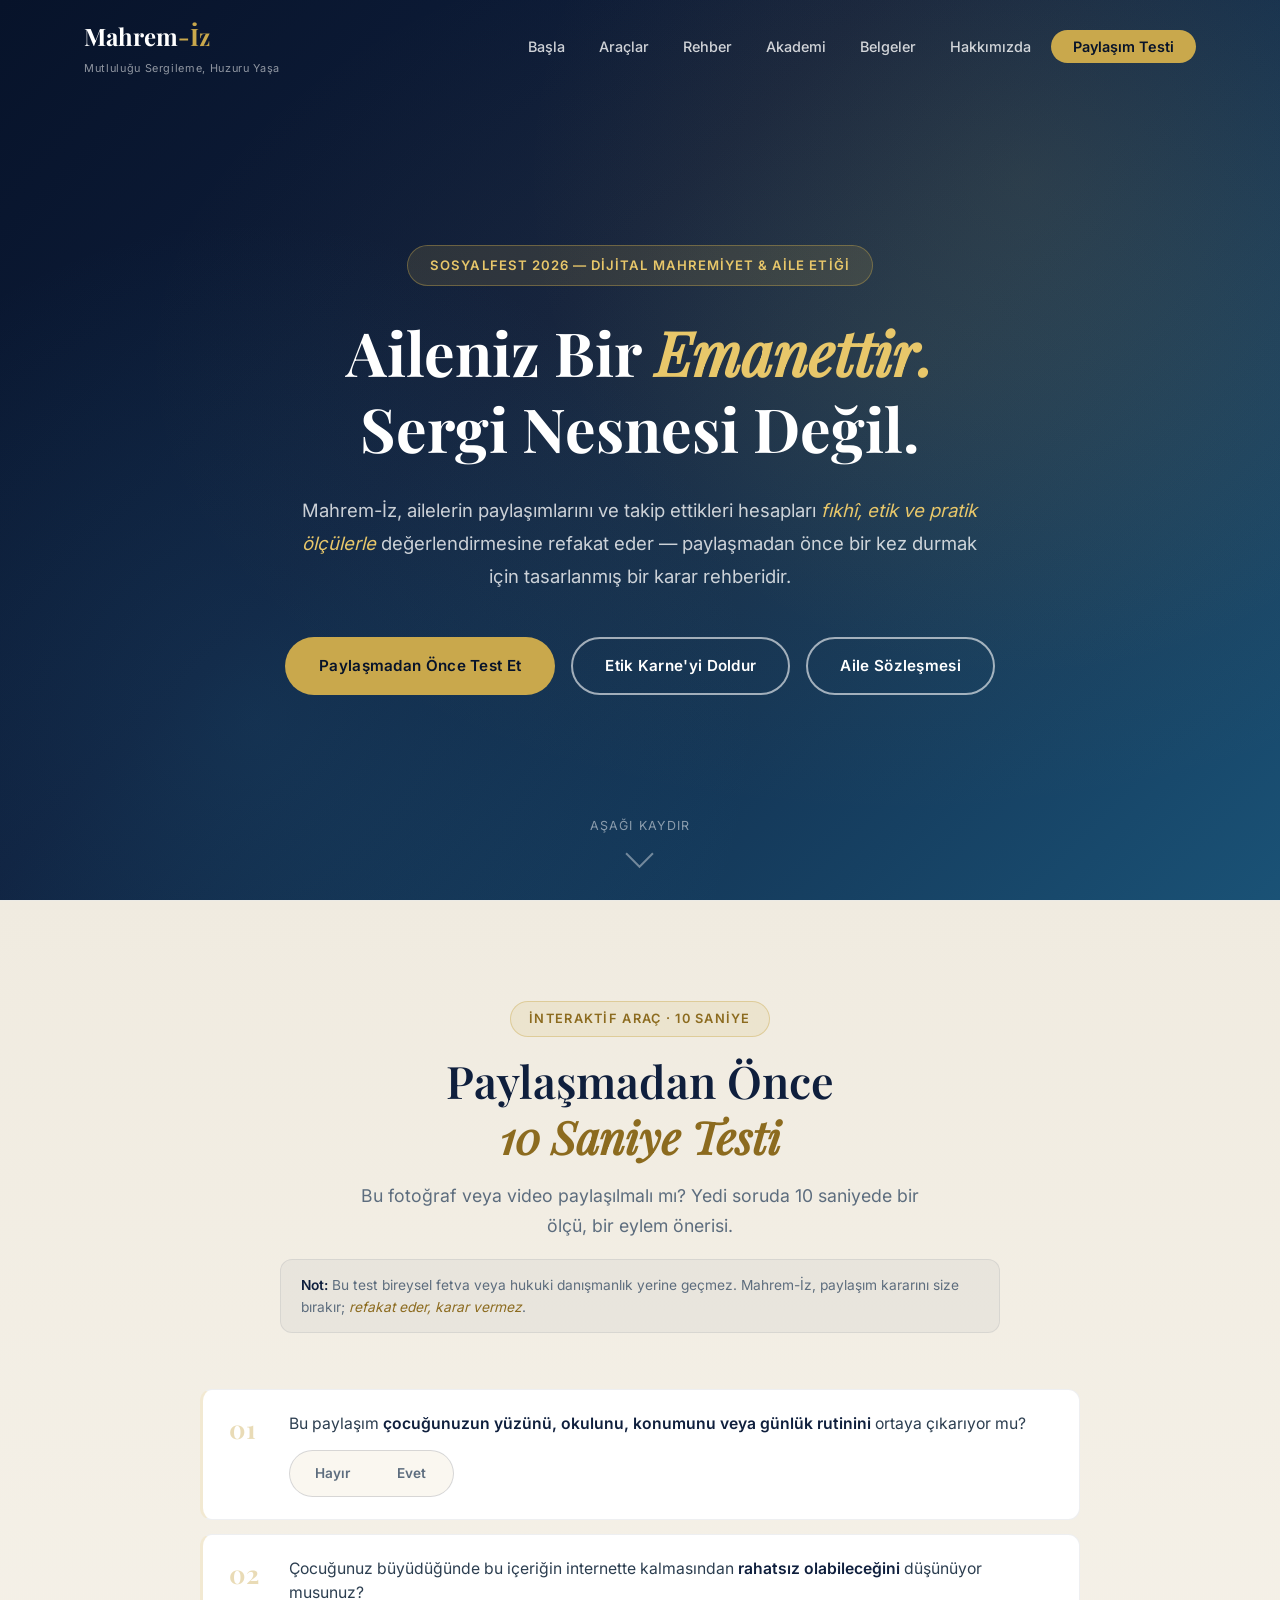
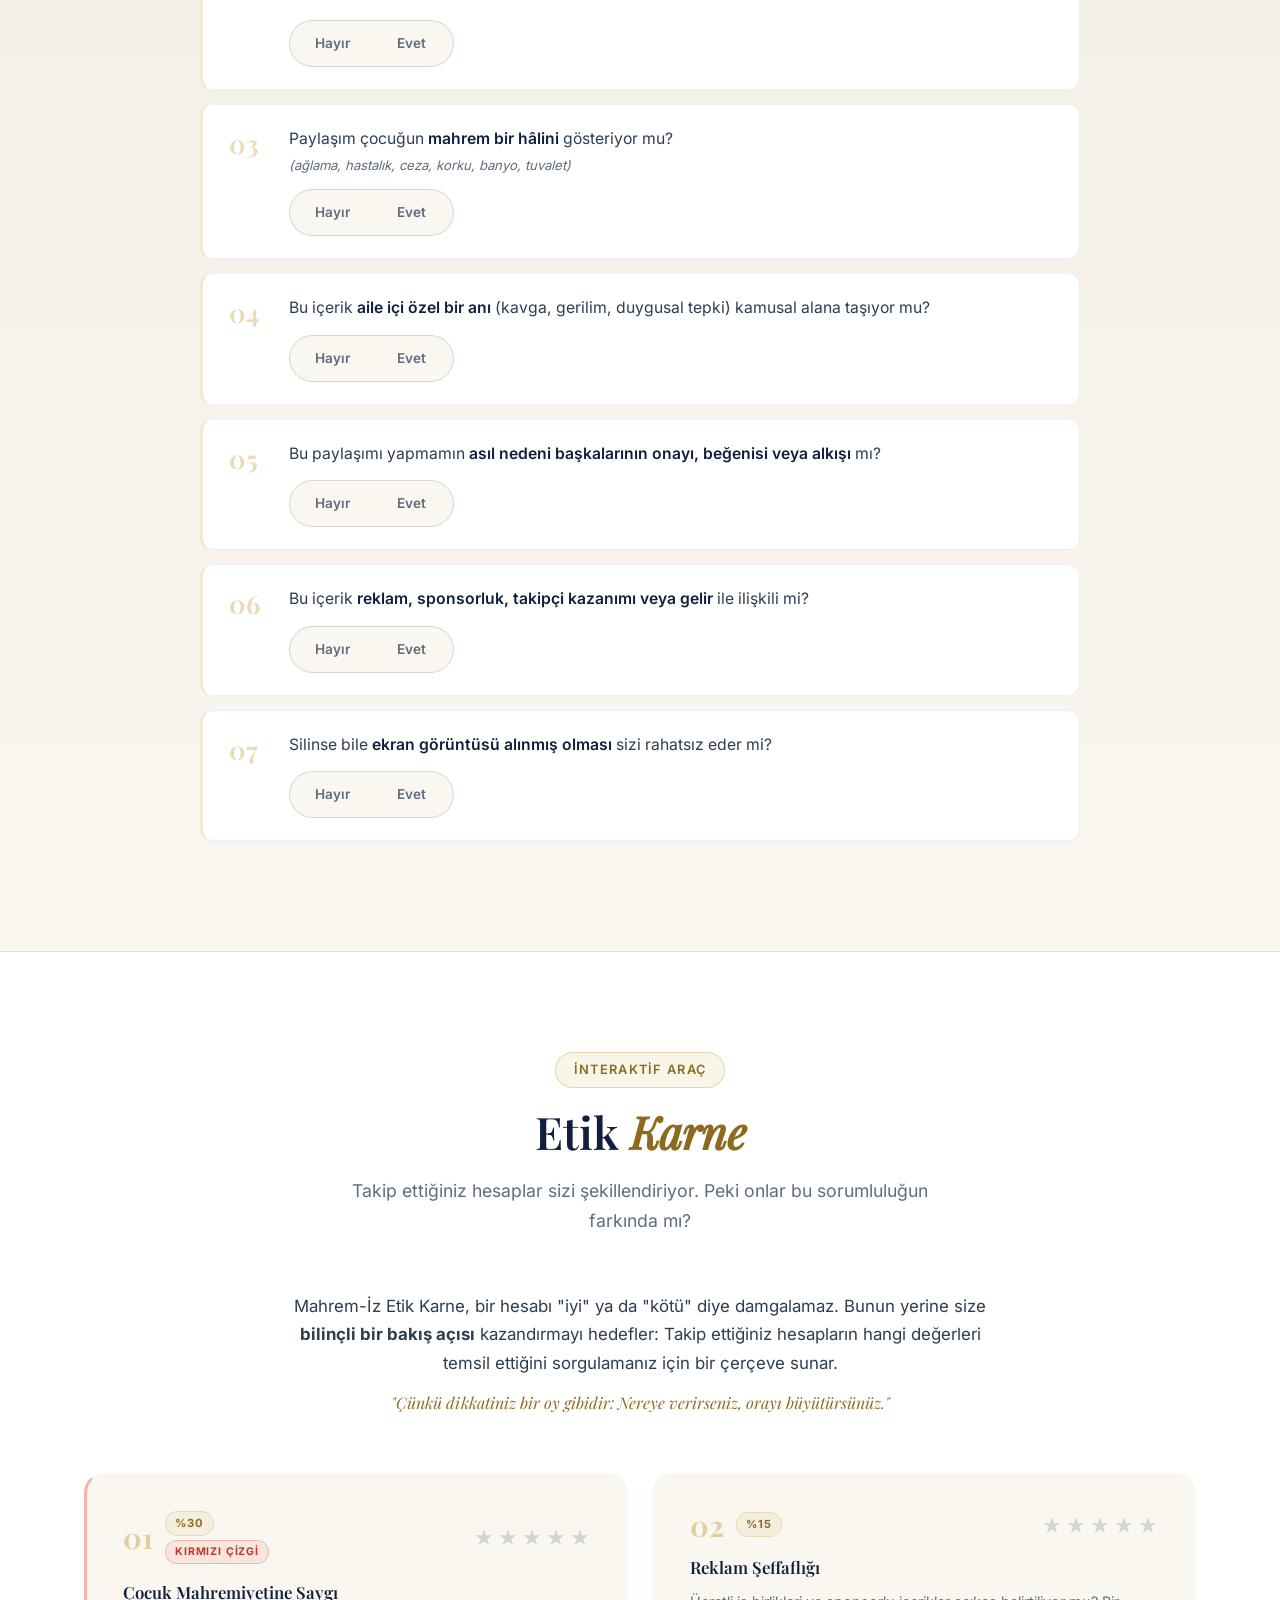
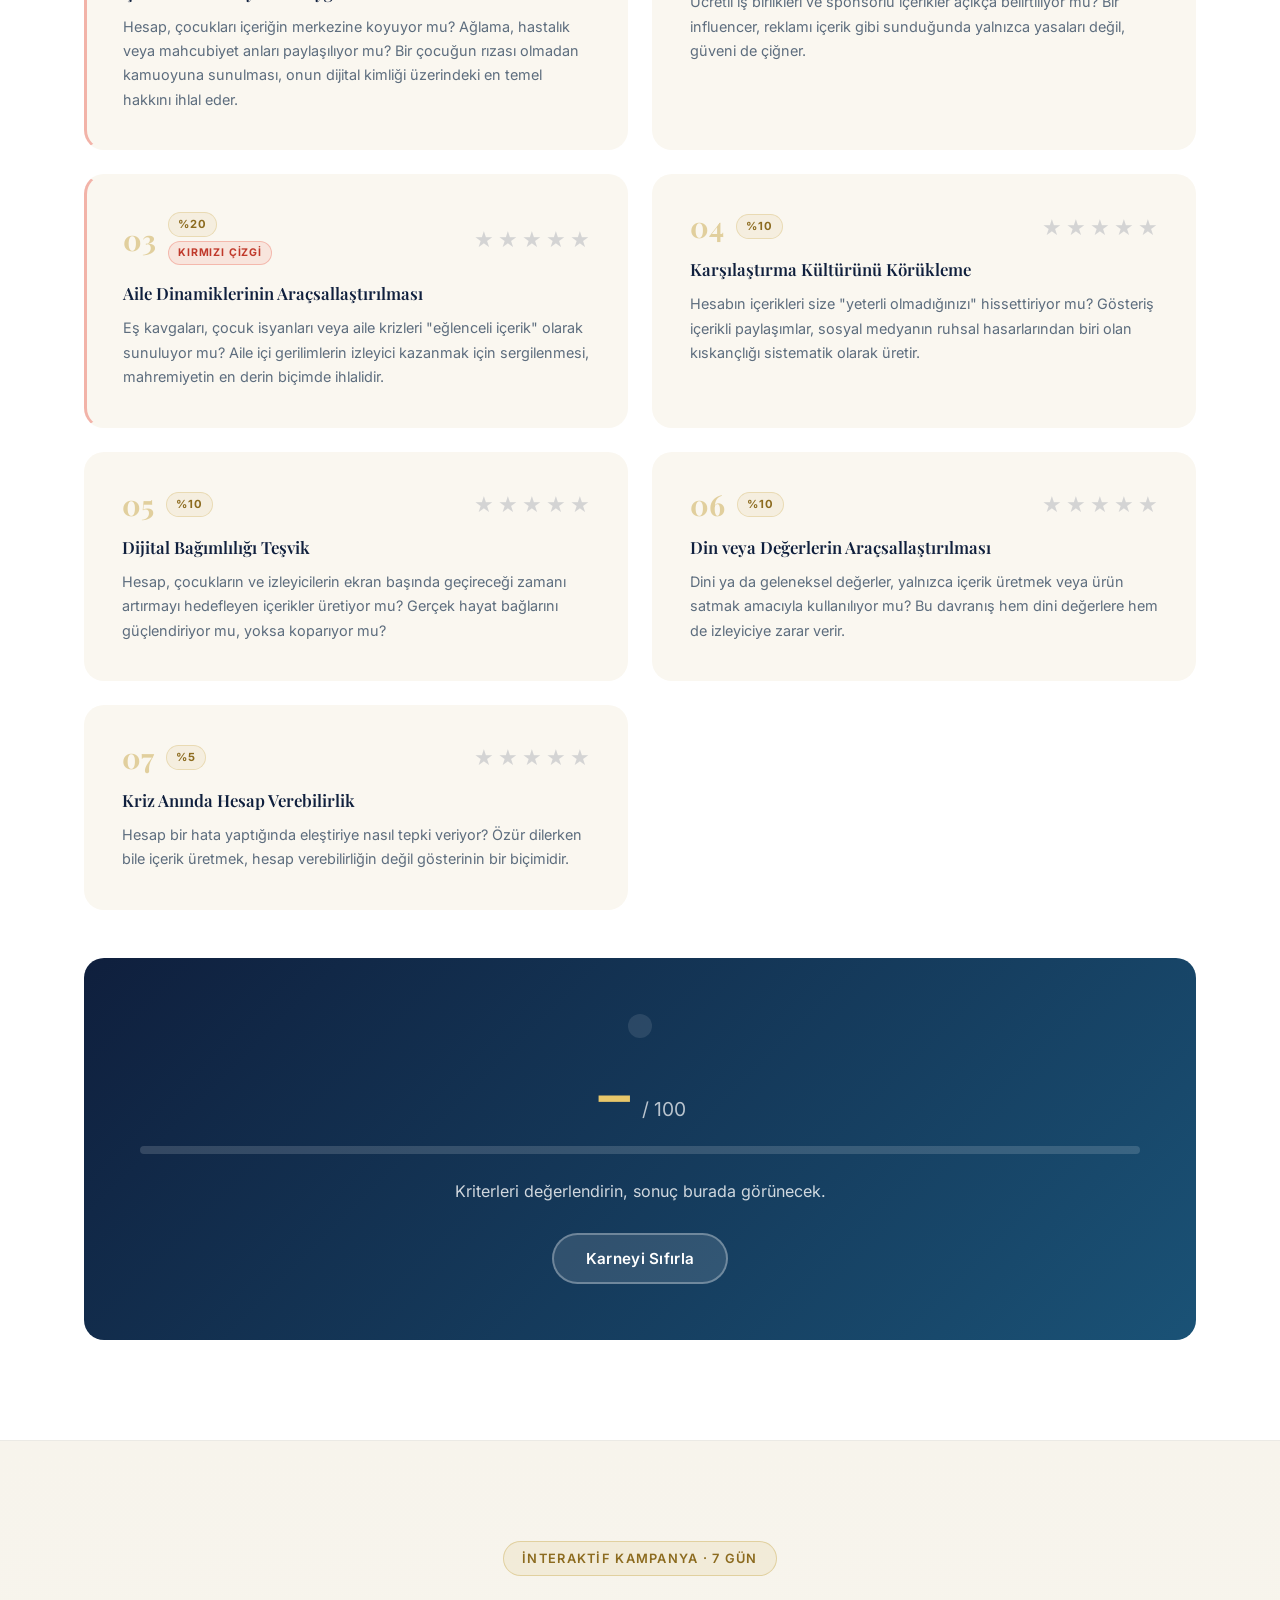
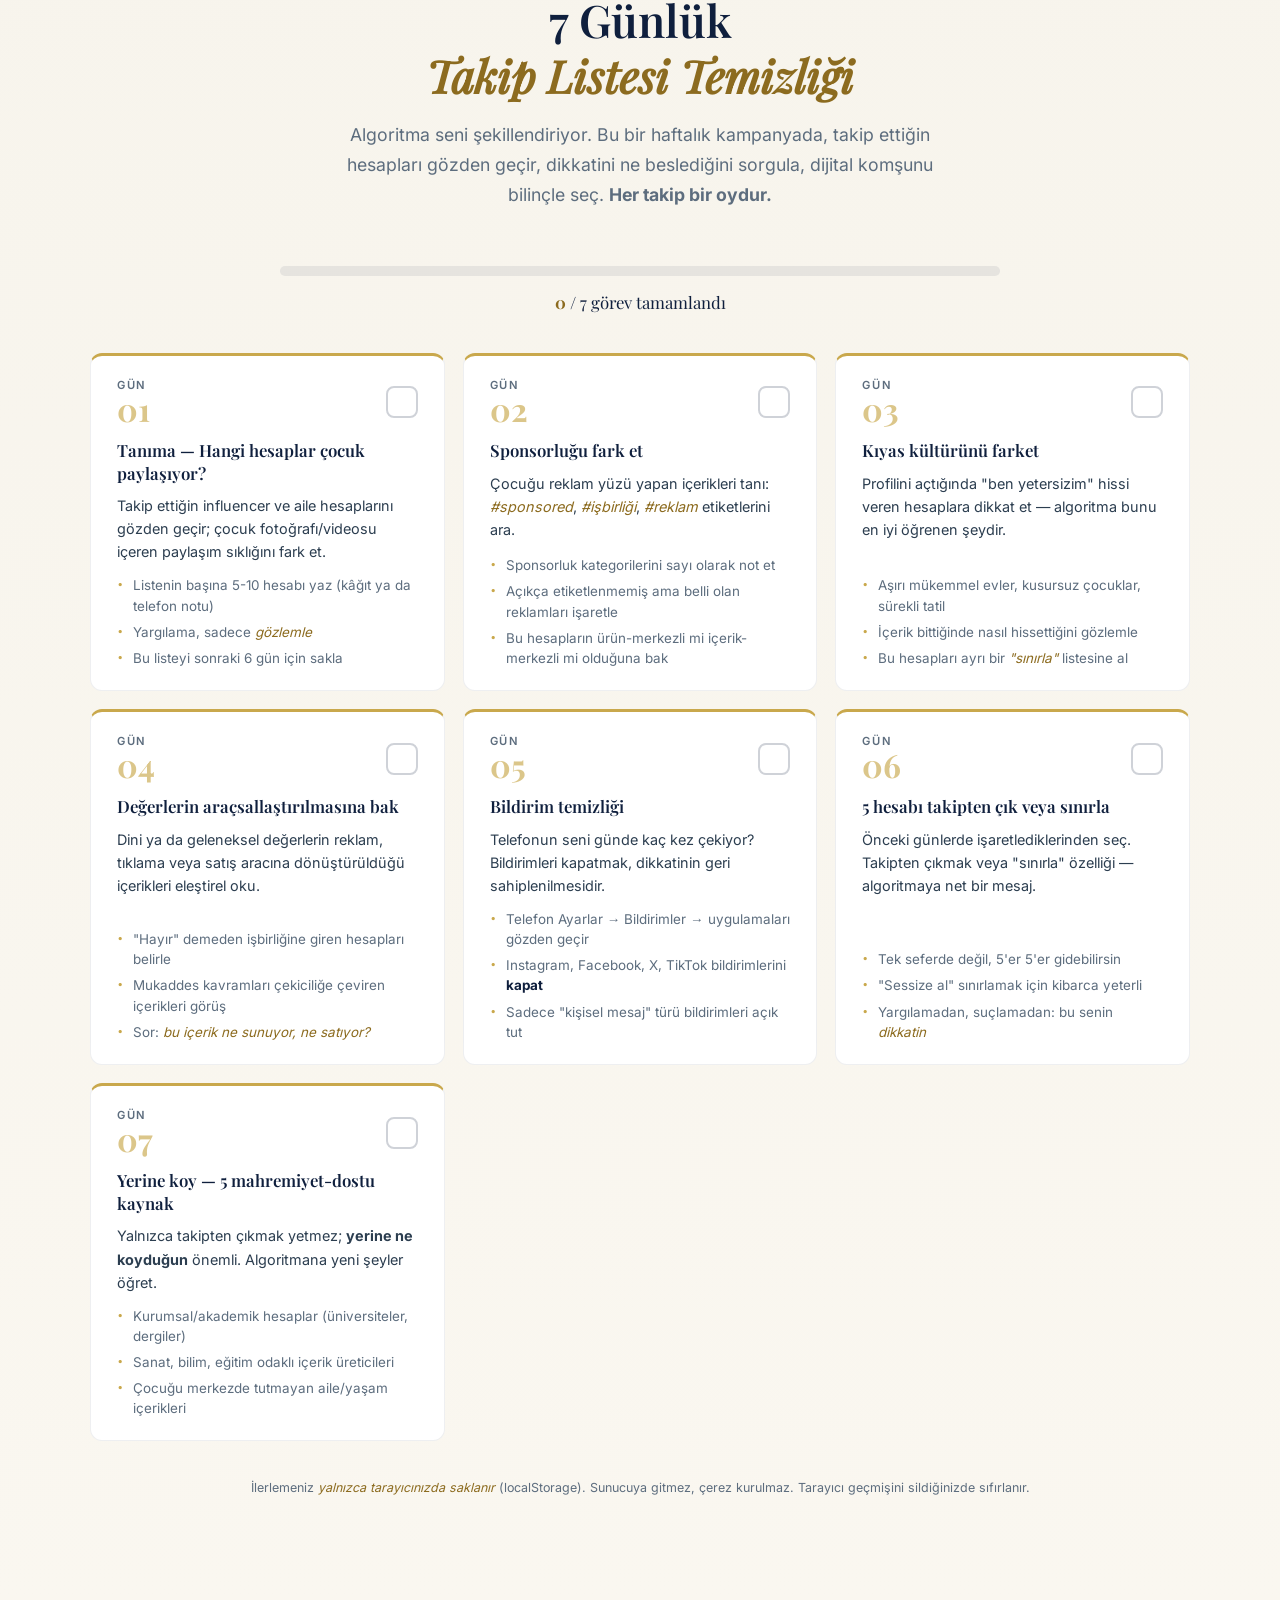
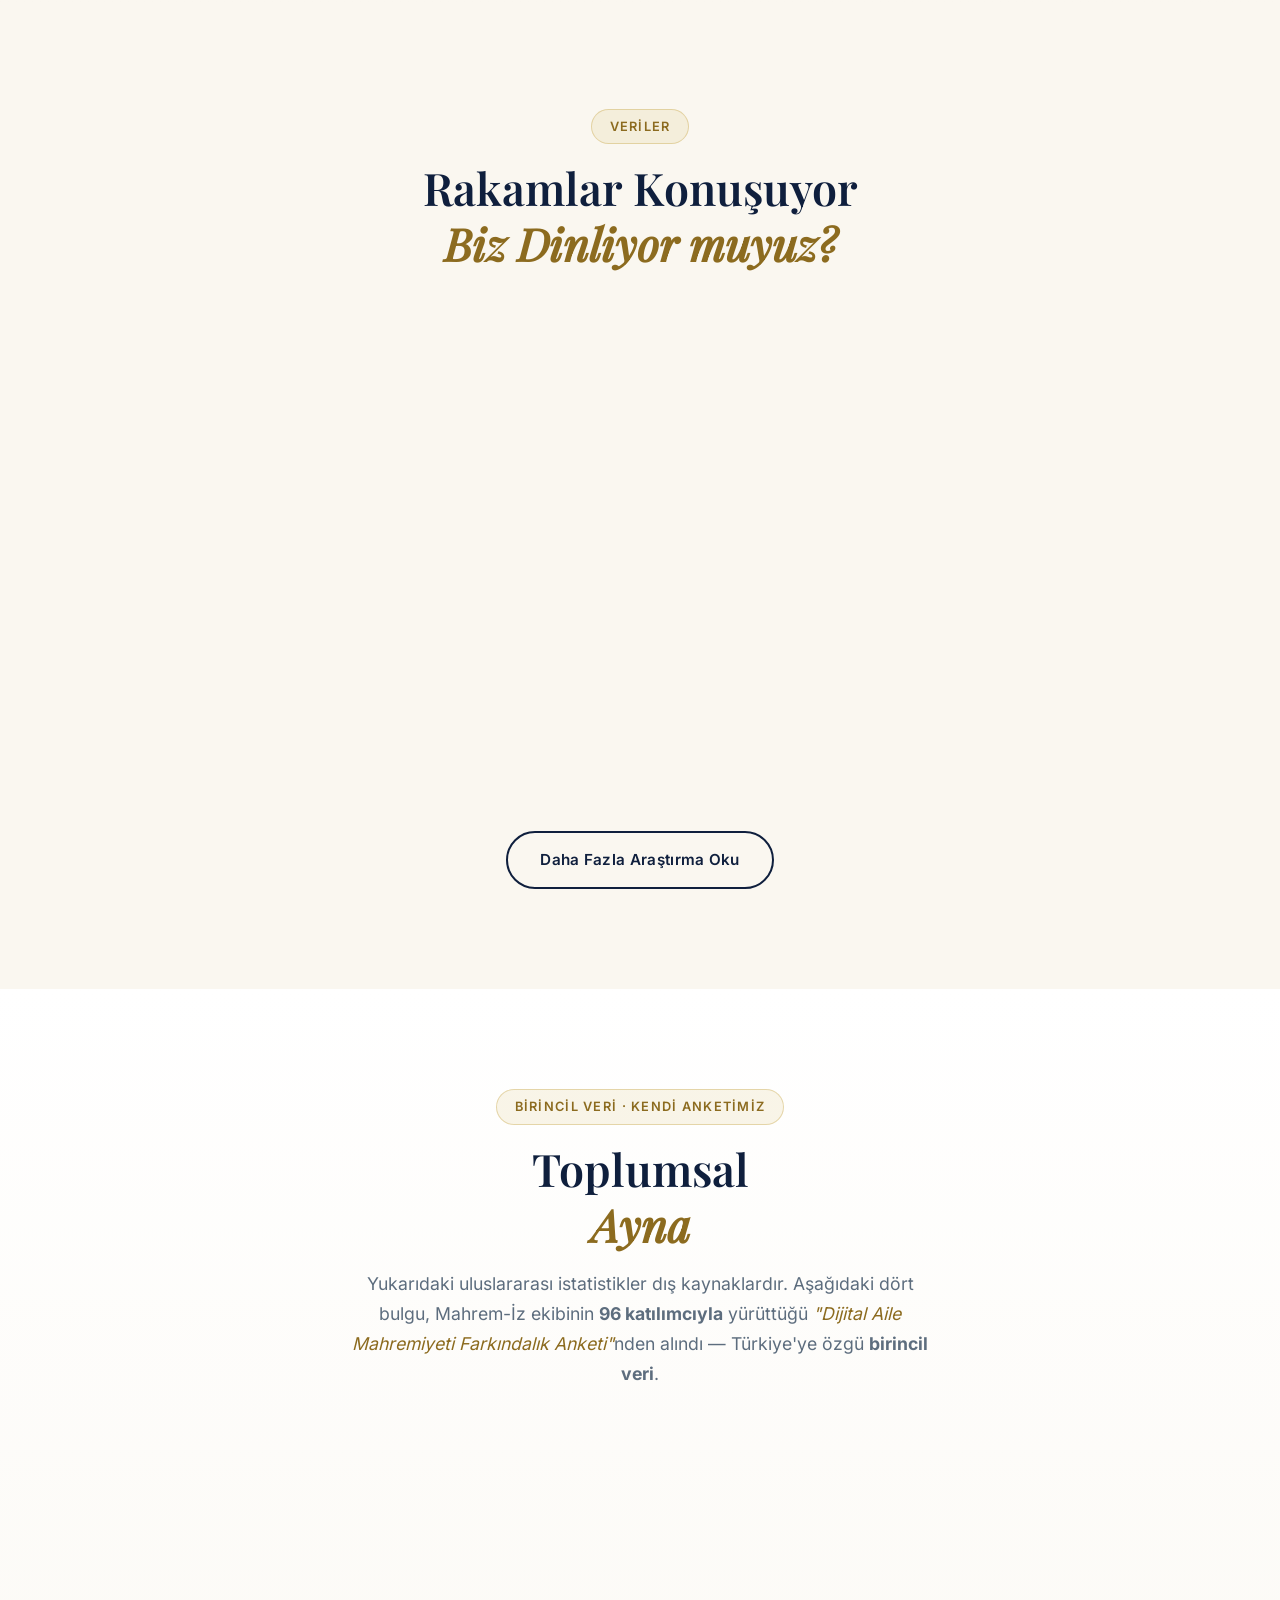
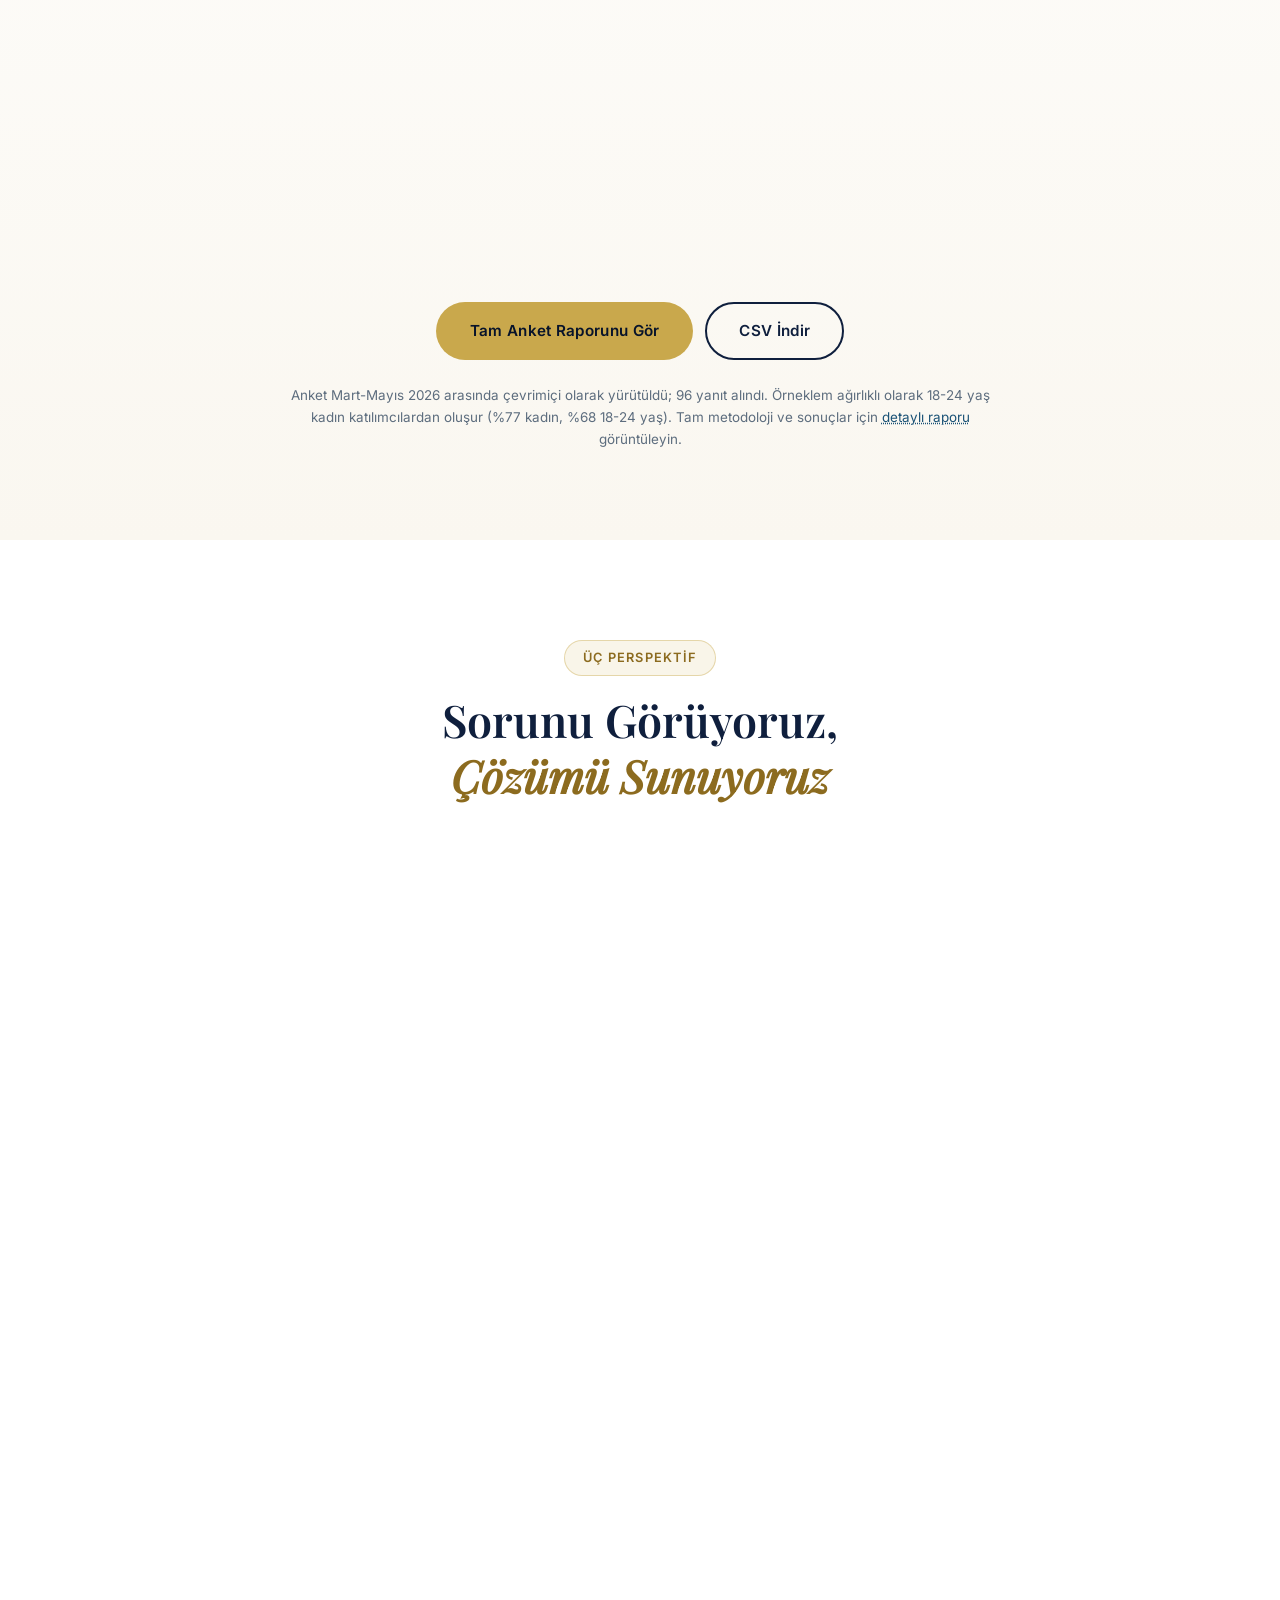
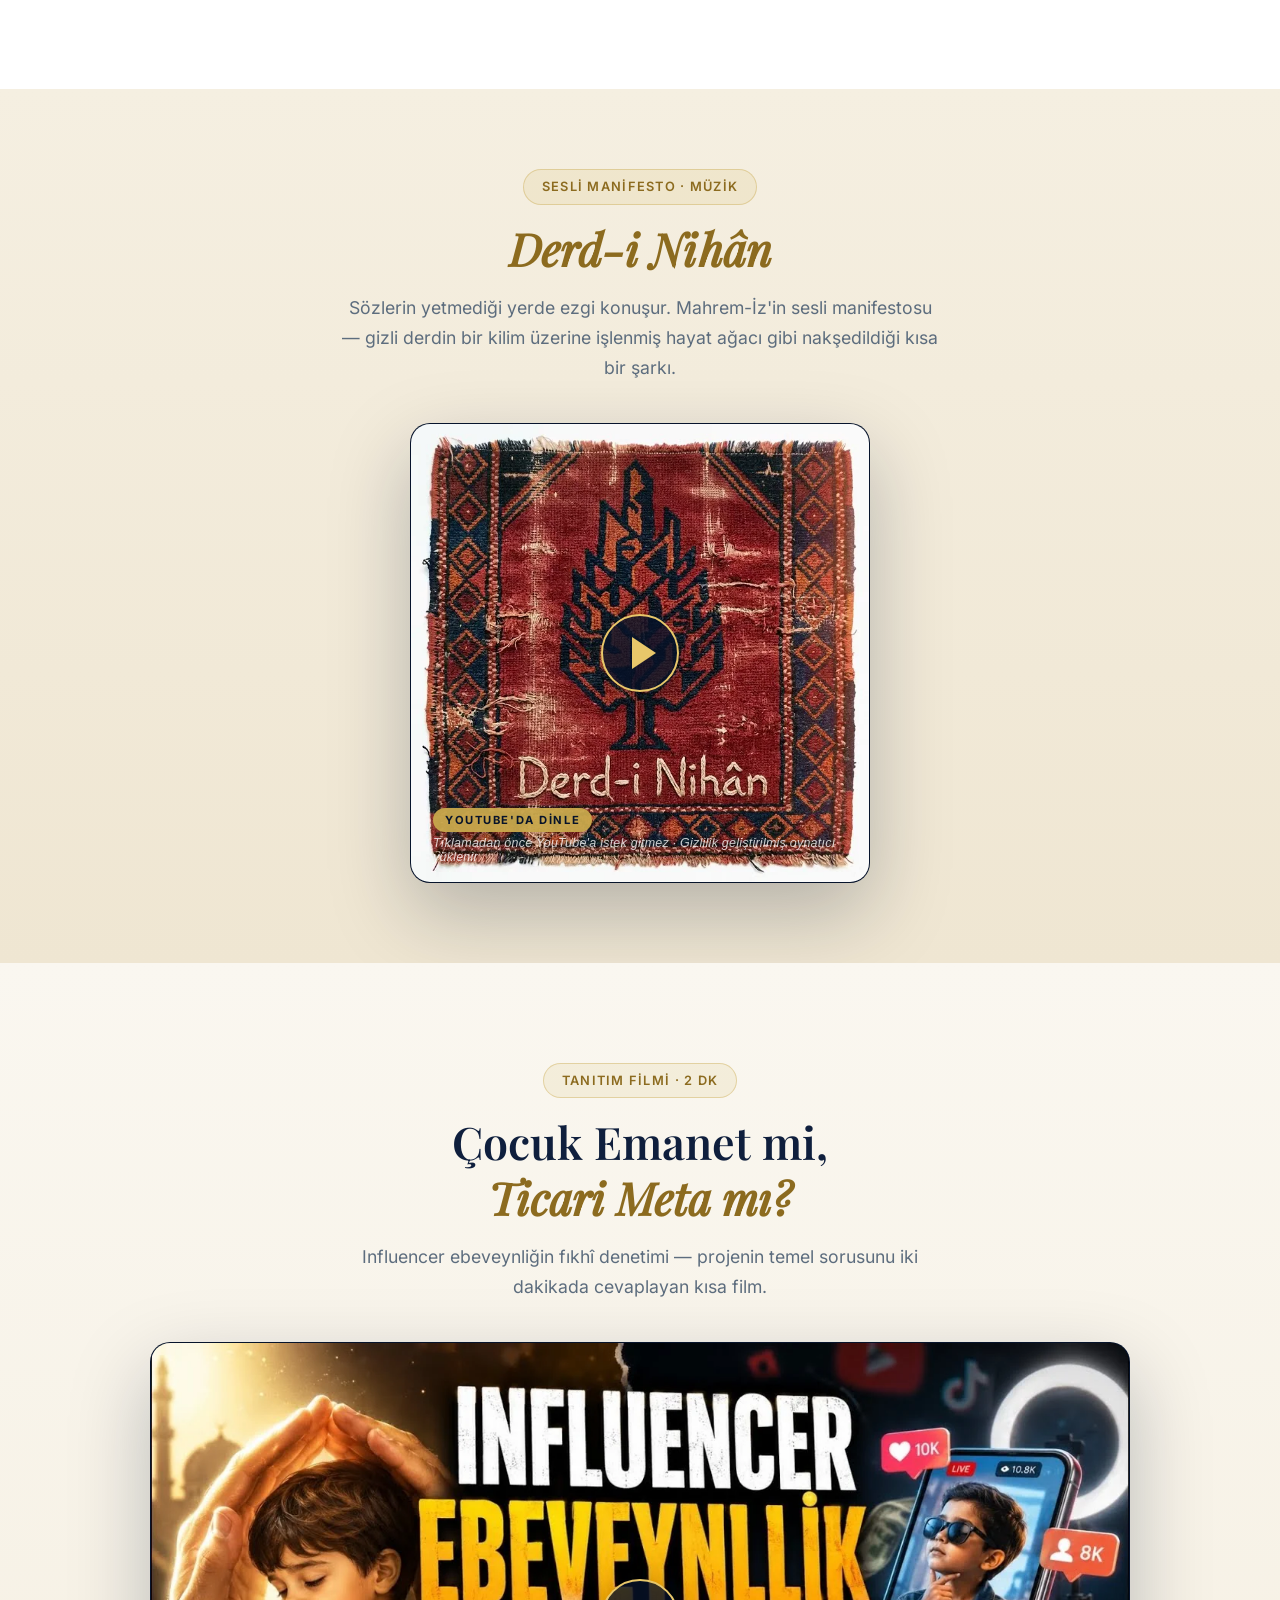
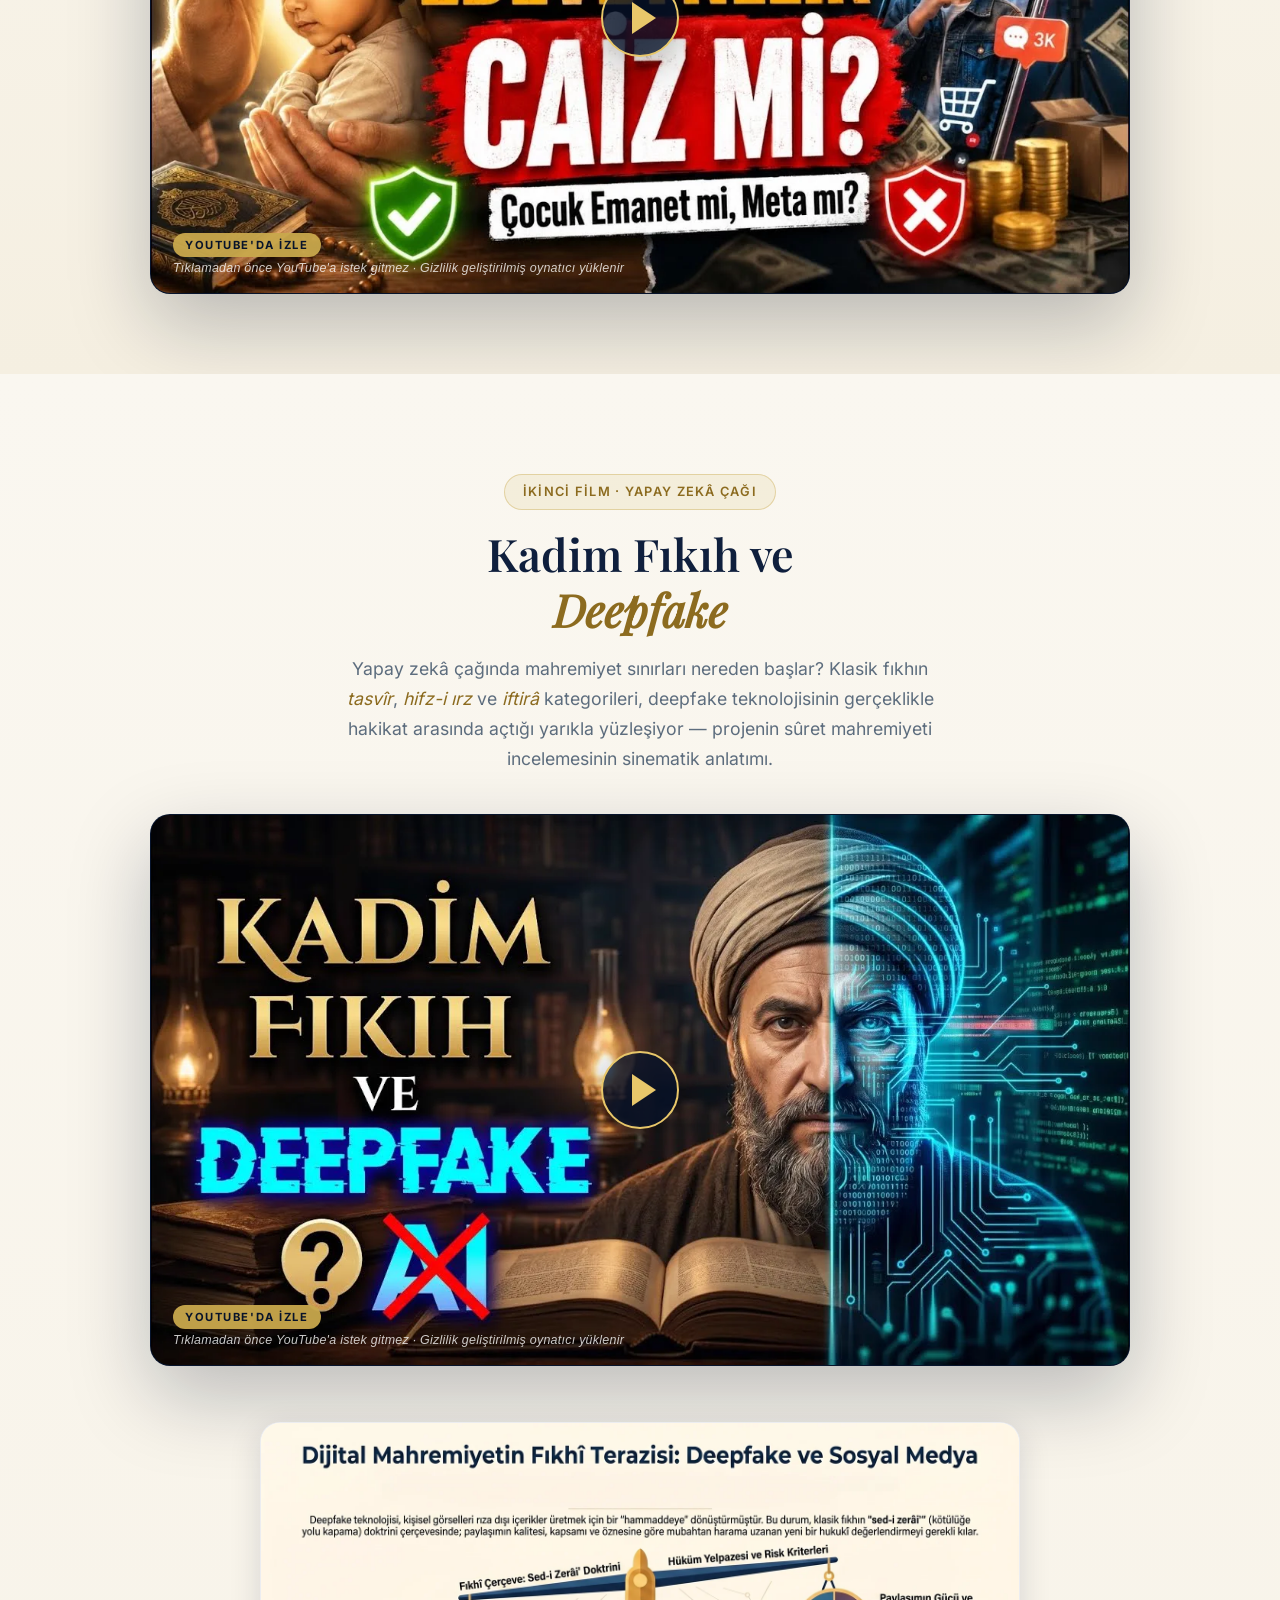
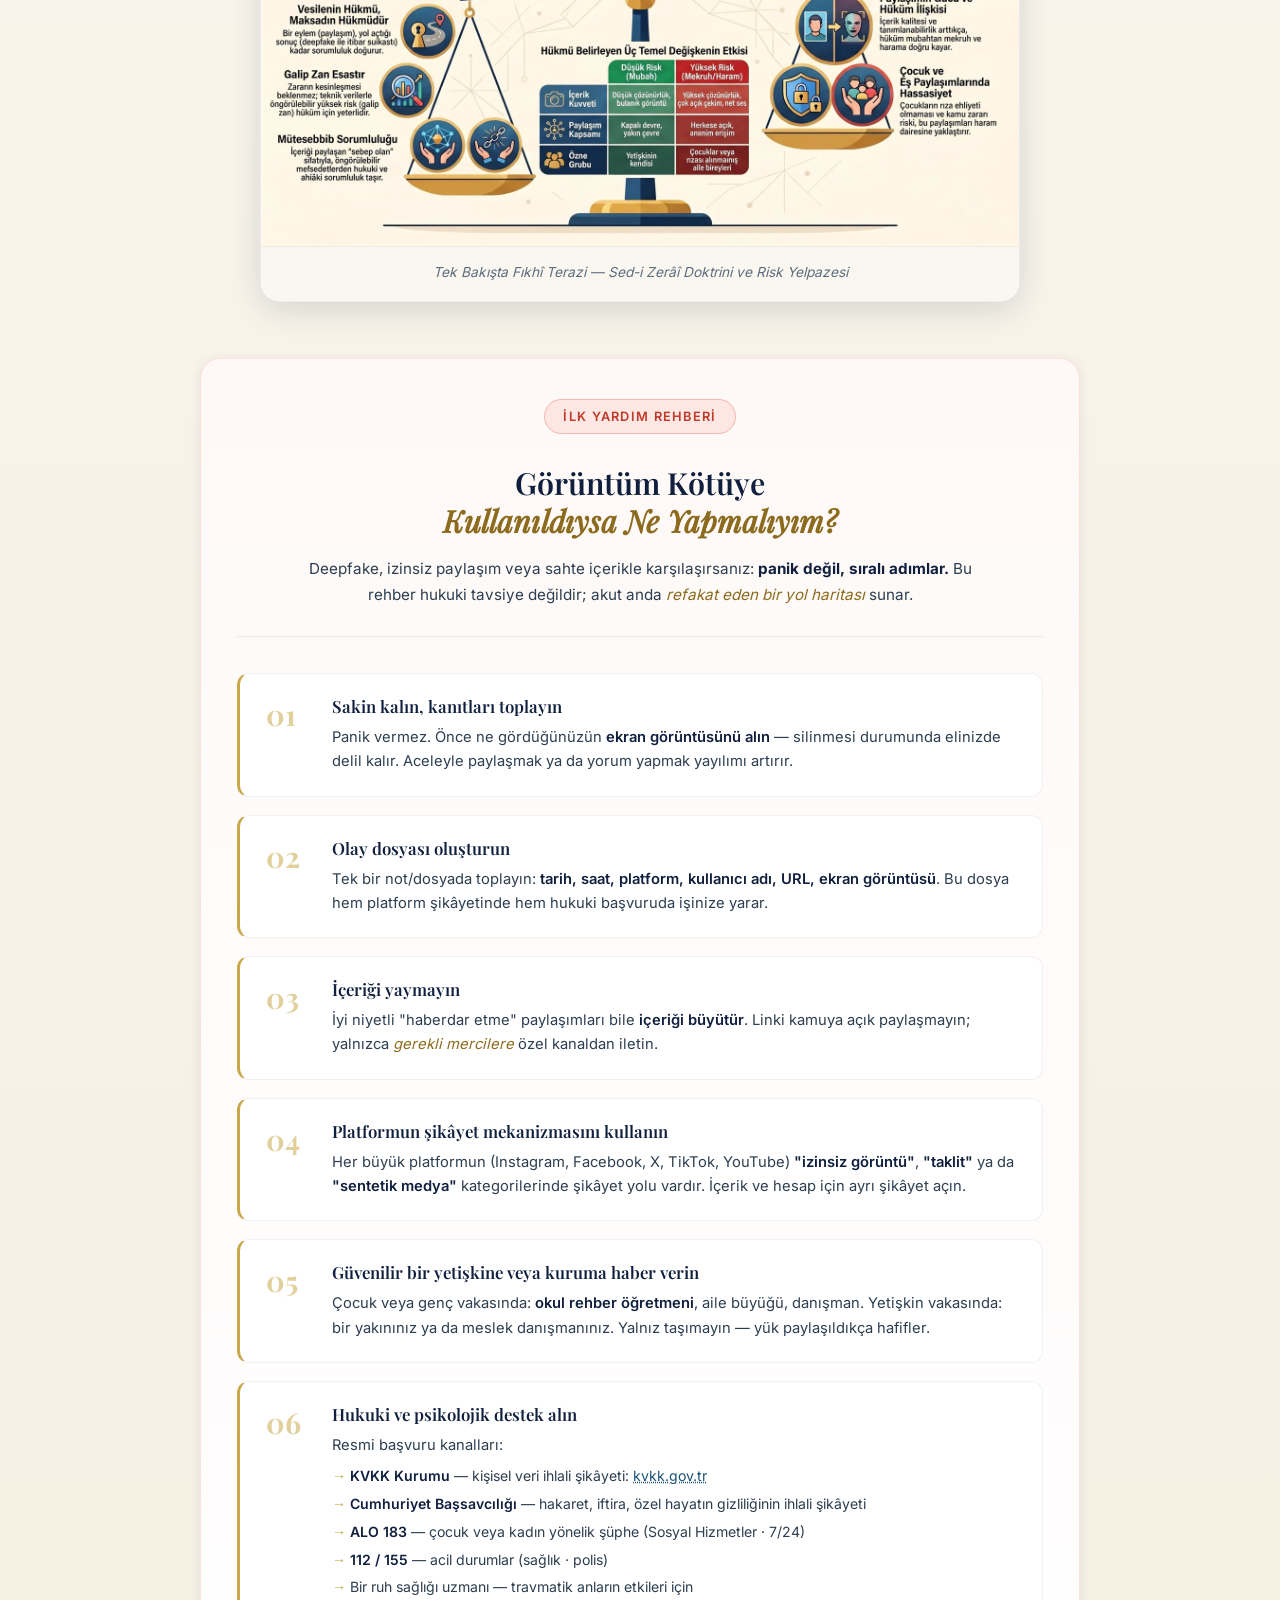
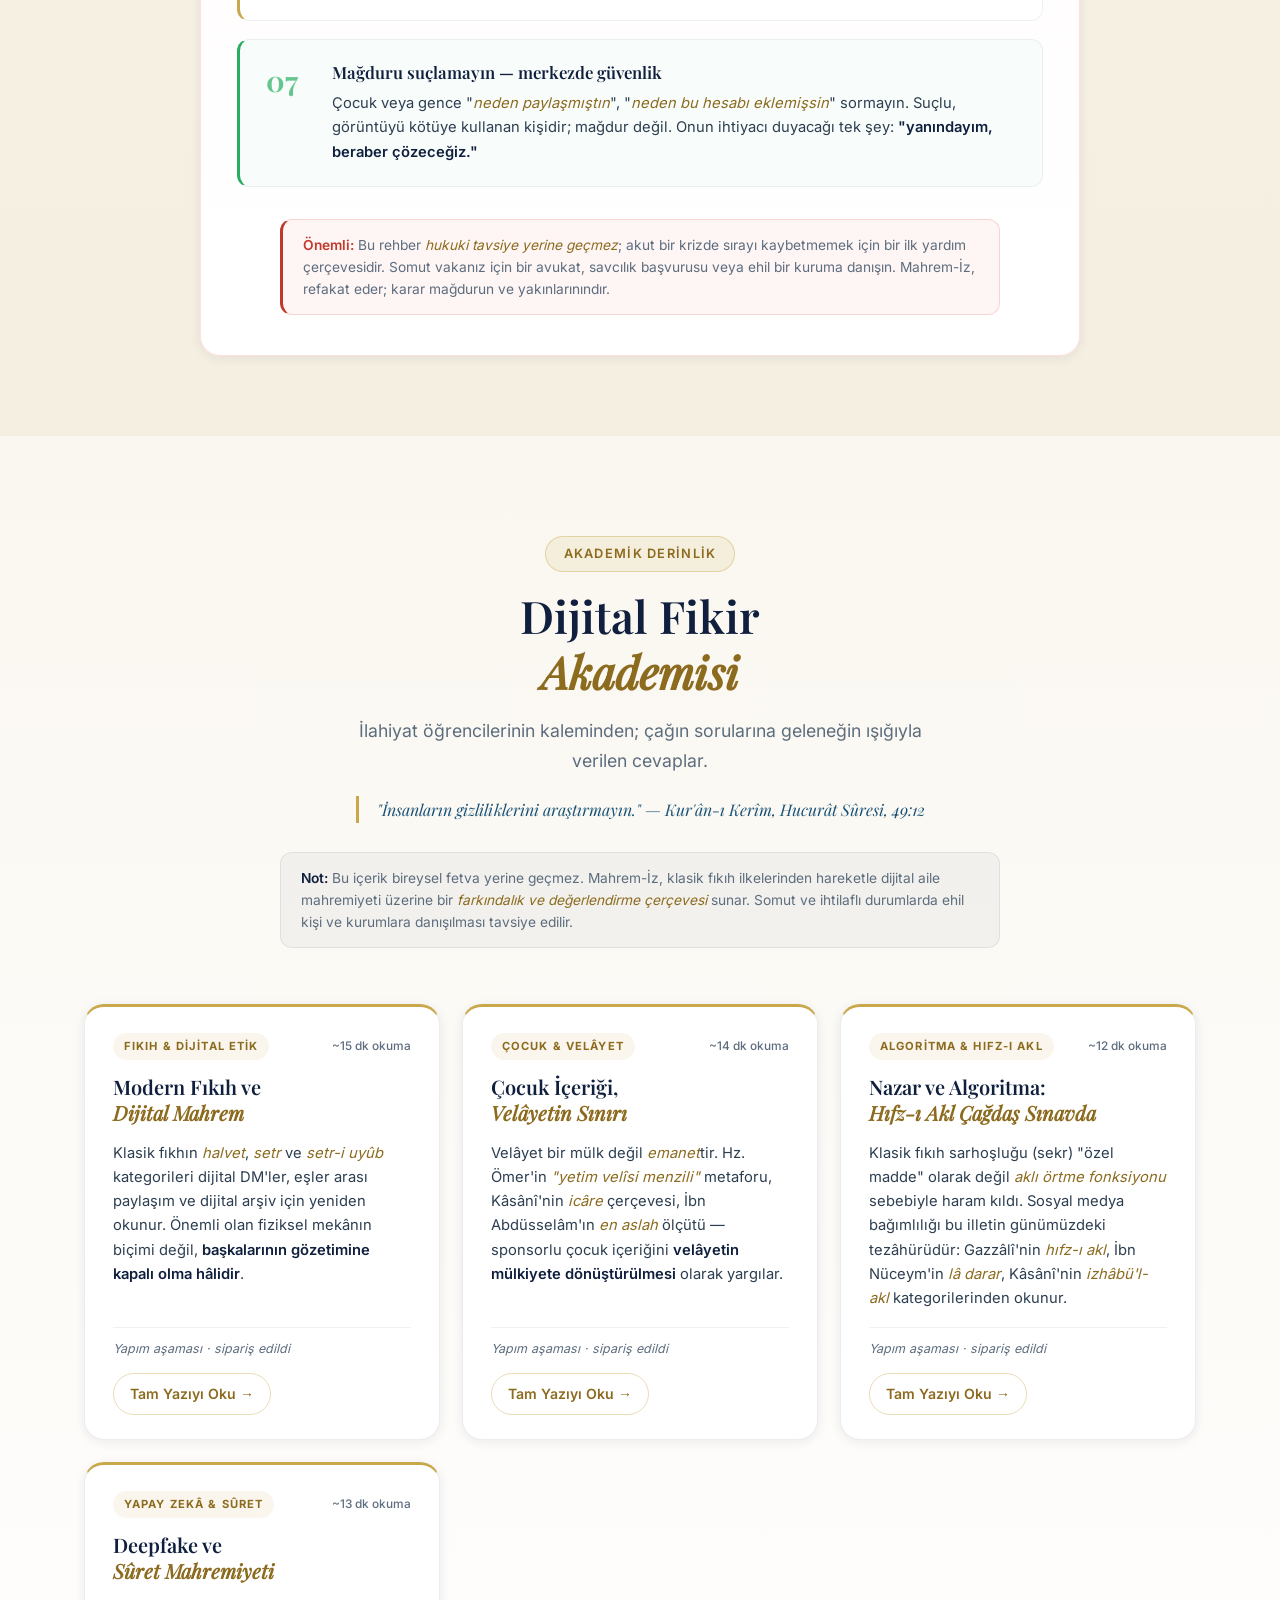
==== commit 3fabb23d: "Akademi: yazar isimleri kaldırıldı, yapım aşaması şerhi düşüldü Akademi sayfalarındaki yazılar şu an" ====
--- a/index.html
+++ b/index.html
@@ -17,8 +17,8 @@
   <meta property="og:url"             content="https://mahremiz.com.tr/" />
   <meta property="og:site_name"       content="Mahrem-İz" />
   <meta property="og:locale"          content="tr_TR" />
-  <meta property="og:image"           content="https://hamza98-ops.github.io/mahrem-iz/assets/og/mahrem-iz-og.jpg" />
-  <meta property="og:image:secure_url" content="https://hamza98-ops.github.io/mahrem-iz/assets/og/mahrem-iz-og.jpg" />
+  <meta property="og:image"           content="https://mahremiz.com.tr/assets/og/mahrem-iz-og.jpg" />
+  <meta property="og:image:secure_url" content="https://mahremiz.com.tr/assets/og/mahrem-iz-og.jpg" />
   <meta property="og:image:type"      content="image/jpeg" />
   <meta property="og:image:width"     content="1200" />
   <meta property="og:image:height"    content="630" />
@@ -28,12 +28,13 @@
   <meta name="twitter:card"        content="summary_large_image" />
   <meta name="twitter:title"       content="Mahrem-İz | Dijital Mahremiyet" />
   <meta name="twitter:description" content="Mutluluğu Sergileme, Huzuru Yaşa. Aileler için dijital mahremiyet ve etik paylaşım rehberi." />
-  <meta name="twitter:image"       content="https://hamza98-ops.github.io/mahrem-iz/assets/og/mahrem-iz-og.jpg" />
+  <meta name="twitter:image"       content="https://mahremiz.com.tr/assets/og/mahrem-iz-og.jpg" />
   <meta name="twitter:image:alt"   content="Mahrem-İz — Mutluluğu Sergileme, Huzuru Yaşa." />
 
   <!-- PWA: Android/iOS cihaza "Ana ekrana ekle" ile yüklenir; offline çalışır -->
   <link rel="manifest" href="manifest.json" />
   <meta name="theme-color" content="#0f1f3d" />
+  <link rel="icon" type="image/png" href="assets/pwa/icon-192.png" />
   <link rel="apple-touch-icon" href="assets/pwa/apple-touch-icon.png" />
   <meta name="apple-mobile-web-app-capable" content="yes" />
   <meta name="apple-mobile-web-app-title" content="Mahrem-İz" />
@@ -68,8 +69,8 @@
     "name": "Mahrem-İz",
     "alternateName": "Mahrem-İz — Dijital Mahremiyet & Aile Etiği",
     "url": "https://mahremiz.com.tr/",
-    "logo": "https://hamza98-ops.github.io/mahrem-iz/assets/og/mahrem-iz-og.jpg",
-    "image": "https://hamza98-ops.github.io/mahrem-iz/assets/og/mahrem-iz-og.jpg",
+    "logo": "https://mahremiz.com.tr/assets/og/mahrem-iz-og.jpg",
+    "image": "https://mahremiz.com.tr/assets/og/mahrem-iz-og.jpg",
     "description": "Aileler için dijital mahremiyet, çocuk paylaşımı ve sosyal medya takibi konularında klasik fıkıh ilkelerinden hareketle bir farkındalık ve değerlendirme çerçevesi sunan akademik proje. Sosyalfest 2026.",
     "slogan": "Mutluluğu Sergileme, Huzuru Yaşa.",
     "inLanguage": "tr-TR",
@@ -1166,7 +1167,7 @@
         <article class="akademi-card">
           <div class="akademi-card-meta">
             <span class="akademi-card-tag">Fıkıh &amp; Dijital Etik</span>
-            <span class="akademi-card-time">~15 dk · 3 yazar</span>
+            <span class="akademi-card-time">~15 dk okuma</span>
           </div>
           <h3>Modern Fıkıh ve<br /><em>Dijital Mahrem</em></h3>
           <p class="akademi-card-tldr">
@@ -1176,7 +1177,7 @@
             <strong>başkalarının gözetimine kapalı olma hâlidir</strong>.
           </p>
           <div class="akademi-card-source">
-            Zeynep Selin Hoca · Uğur Kuru · Hüseyin D.
+            Yapım aşaması · sipariş edildi
           </div>
           <a href="akademi/fikih.html" class="akademi-card-link">Tam Yazıyı Oku →</a>
         </article>
@@ -1184,7 +1185,7 @@
         <article class="akademi-card">
           <div class="akademi-card-meta">
             <span class="akademi-card-tag">Çocuk &amp; Velâyet</span>
-            <span class="akademi-card-time">~14 dk · 2 yazar</span>
+            <span class="akademi-card-time">~14 dk okuma</span>
           </div>
           <h3>Çocuk İçeriği,<br /><em>Velâyetin Sınırı</em></h3>
           <p class="akademi-card-tldr">
@@ -1195,7 +1196,7 @@
             olarak yargılar.
           </p>
           <div class="akademi-card-source">
-            Gülenda · Numan Ünver
+            Yapım aşaması · sipariş edildi
           </div>
           <a href="akademi/sharenting.html" class="akademi-card-link">Tam Yazıyı Oku →</a>
         </article>
@@ -1203,7 +1204,7 @@
         <article class="akademi-card">
           <div class="akademi-card-meta">
             <span class="akademi-card-tag">Algoritma &amp; Hıfz-ı Akl</span>
-            <span class="akademi-card-time">~12 dk · 1 yazar</span>
+            <span class="akademi-card-time">~12 dk okuma</span>
           </div>
           <h3>Nazar ve Algoritma:<br /><em>Hıfz-ı Akl Çağdaş Sınavda</em></h3>
           <p class="akademi-card-tldr">
@@ -1214,7 +1215,7 @@
             <em>izhâbü'l-akl</em> kategorilerinden okunur.
           </p>
           <div class="akademi-card-source">
-            Raşit Akpınar
+            Yapım aşaması · sipariş edildi
           </div>
           <a href="akademi/nazar.html" class="akademi-card-link">Tam Yazıyı Oku →</a>
         </article>
@@ -1222,7 +1223,7 @@
         <article class="akademi-card">
           <div class="akademi-card-meta">
             <span class="akademi-card-tag">Yapay Zekâ &amp; Sûret</span>
-            <span class="akademi-card-time">~13 dk · 1 yazar</span>
+            <span class="akademi-card-time">~13 dk okuma</span>
           </div>
           <h3>Deepfake ve<br /><em>Sûret Mahremiyeti</em></h3>
           <p class="akademi-card-tldr">
@@ -1233,7 +1234,7 @@
             de kapsayacak şekilde işler.
           </p>
           <div class="akademi-card-source">
-            Mustafa Özgür
+            Yapım aşaması · sipariş edildi
           </div>
           <a href="akademi/deepfake.html" class="akademi-card-link">Tam Yazıyı Oku →</a>
         </article>
@@ -1838,8 +1839,8 @@
           <div class="etki-num">96</div>
           <div class="etki-label">Anket Katılımcısı</div>
           <p class="etki-desc">
-            Türkiye'ye özgü <strong>birincil veri</strong>. 19 soru, %77 kadın,
-            %68 18-24 yaş. Mahremiyet önem skoru <strong>9,19/10</strong>.
+            Türkiye-merkezli <strong>birincil veri</strong>. 19 soru,
+            %77 kadın, %68 18-24 yaş. Mahremiyet önem skoru <strong>9,19/10</strong>.
           </p>
           <a href="anket.html" class="etki-link">Detay rapor →</a>
         </div>
@@ -1858,18 +1859,20 @@
           <div class="etki-num">51</div>
           <div class="etki-label">Sayfa Akademik PDF</div>
           <p class="etki-desc">
-            <strong>3 PDF</strong> + 4 alt akademi sayfası (~14000 kelime) +
-            11 sahnelik fıkhî sinematik anlatı.
+            Üç PDF (Fıkhî Denetim, Dijital Kalkan, Deepfake) toplam 51 sayfa.
+            Ayrıca <strong>4 akademi alt sayfası</strong> (~14000 kelime) ve
+            <strong>11 sahnelik</strong> fıkhî sinematik anlatı.
           </p>
           <a href="#akademi" class="etki-link">Akademiye git →</a>
         </div>
 
         <div class="etki-card" data-aos="fade-up" data-aos-delay="300">
-          <div class="etki-num">8+1</div>
+          <div class="etki-num">9+1</div>
           <div class="etki-label">Alt Sayfa &amp; Manifest</div>
           <p class="etki-desc">
-            Araçlar hub · Anket · Proje dosyası · KVKK · 4 akademi alt sayfa +
-            <strong>İçerik Üretici 8 İlkesi</strong> manifestosu.
+            Araçlar · Anket · Proje dosyası · KVKK · Canlı Etki ·
+            4 akademi alt sayfa + <strong>İçerik Üretici 8 İlkesi</strong>
+            manifestosu.
           </p>
           <a href="sosyalfest.html" class="etki-link">Proje dosyası →</a>
         </div>
@@ -1878,10 +1881,21 @@
 
       <p class="etki-not" role="note">
         <strong>Not:</strong> Bu rakamlar projenin <em>çıktı envanteri</em>dir.
-        Saha kullanım sayıları (test denemesi · sözleşme indirme · içerik üretici
-        taahhüdü) Faz 4'te <em>çerezsiz olay ölçümü</em>yle paylaşılacak.
-        Mahremiyet projesi olduğumuz için kullanım metrikleri de mahremiyet-uyumludur.
+        Saha kullanım sayıları (test tamamlama · sözleşme yazdırma · manifesto
+        taahhüdü) ise <em>çerezsiz olay ölçümü</em>yle ayrı bir sayfada
+        <strong>canlı yayınlanır</strong>. Mahremiyet projesi olduğumuz için
+        kullanım metrikleri de mahremiyet-uyumludur.
       </p>
+
+      <div class="etki-canli-cta">
+        <a href="etki.html" class="btn btn-primary etki-canli-btn">
+          <span class="canli-dot" aria-hidden="true"></span>
+          Canlı Etki Sayfasını Aç →
+        </a>
+        <p class="etki-canli-note">
+          Gerçek zamanlı sayım · 30 saniyede yenilenir · çerezsiz
+        </p>
+      </div>
 
     </div>
   </section>
--- a/styles.css
+++ b/styles.css
@@ -1474,6 +1474,44 @@
 }
 .etki-not strong { color: var(--navy); font-weight: 600; }
 .etki-not em { color: var(--gold-text); font-style: italic; }
+
+.etki-canli-cta {
+  text-align: center;
+  margin-top: 32px;
+}
+.etki-canli-btn {
+  display: inline-flex;
+  align-items: center;
+  gap: 10px;
+  padding: 14px 32px;
+  font-size: 1.02rem;
+  font-weight: 600;
+  letter-spacing: 0.2px;
+  border-radius: 50px;
+  box-shadow: 0 4px 18px rgba(201,168,76,0.25);
+}
+.canli-dot {
+  width: 9px;
+  height: 9px;
+  border-radius: 50%;
+  background: #4ade80;
+  display: inline-block;
+  box-shadow: 0 0 0 0 rgba(74,222,128,0.6);
+  animation: canliPulse 2s ease-in-out infinite;
+}
+@keyframes canliPulse {
+  0%, 100% { box-shadow: 0 0 0 0 rgba(74,222,128,0.6); }
+  50%      { box-shadow: 0 0 0 6px rgba(74,222,128,0); }
+}
+@media (prefers-reduced-motion: reduce) {
+  .canli-dot { animation: none; }
+}
+.etki-canli-note {
+  margin-top: 12px;
+  font-size: 0.82rem;
+  color: var(--text-light);
+  letter-spacing: 0.2px;
+}
 
 /* ================================================
    İÇERİK ÜRETİCİ 8 İLKESİ (#ilkeler)
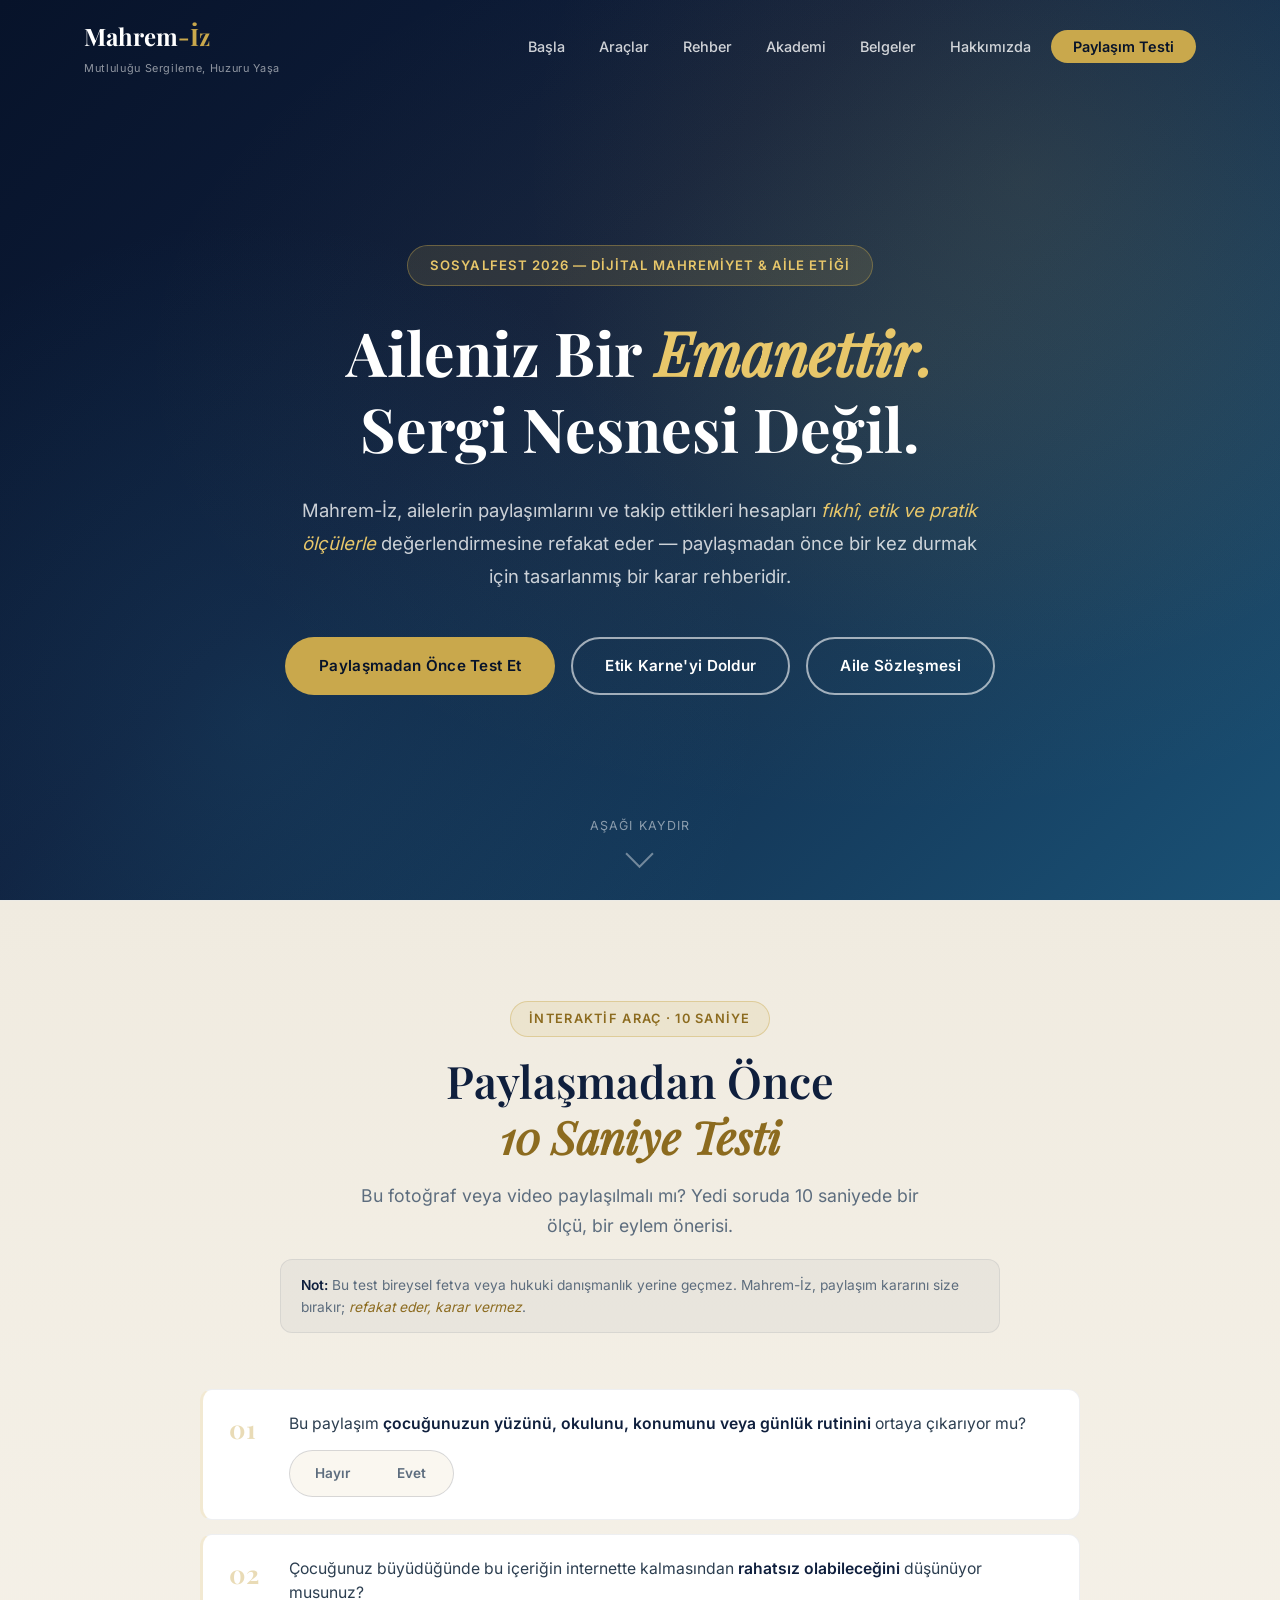
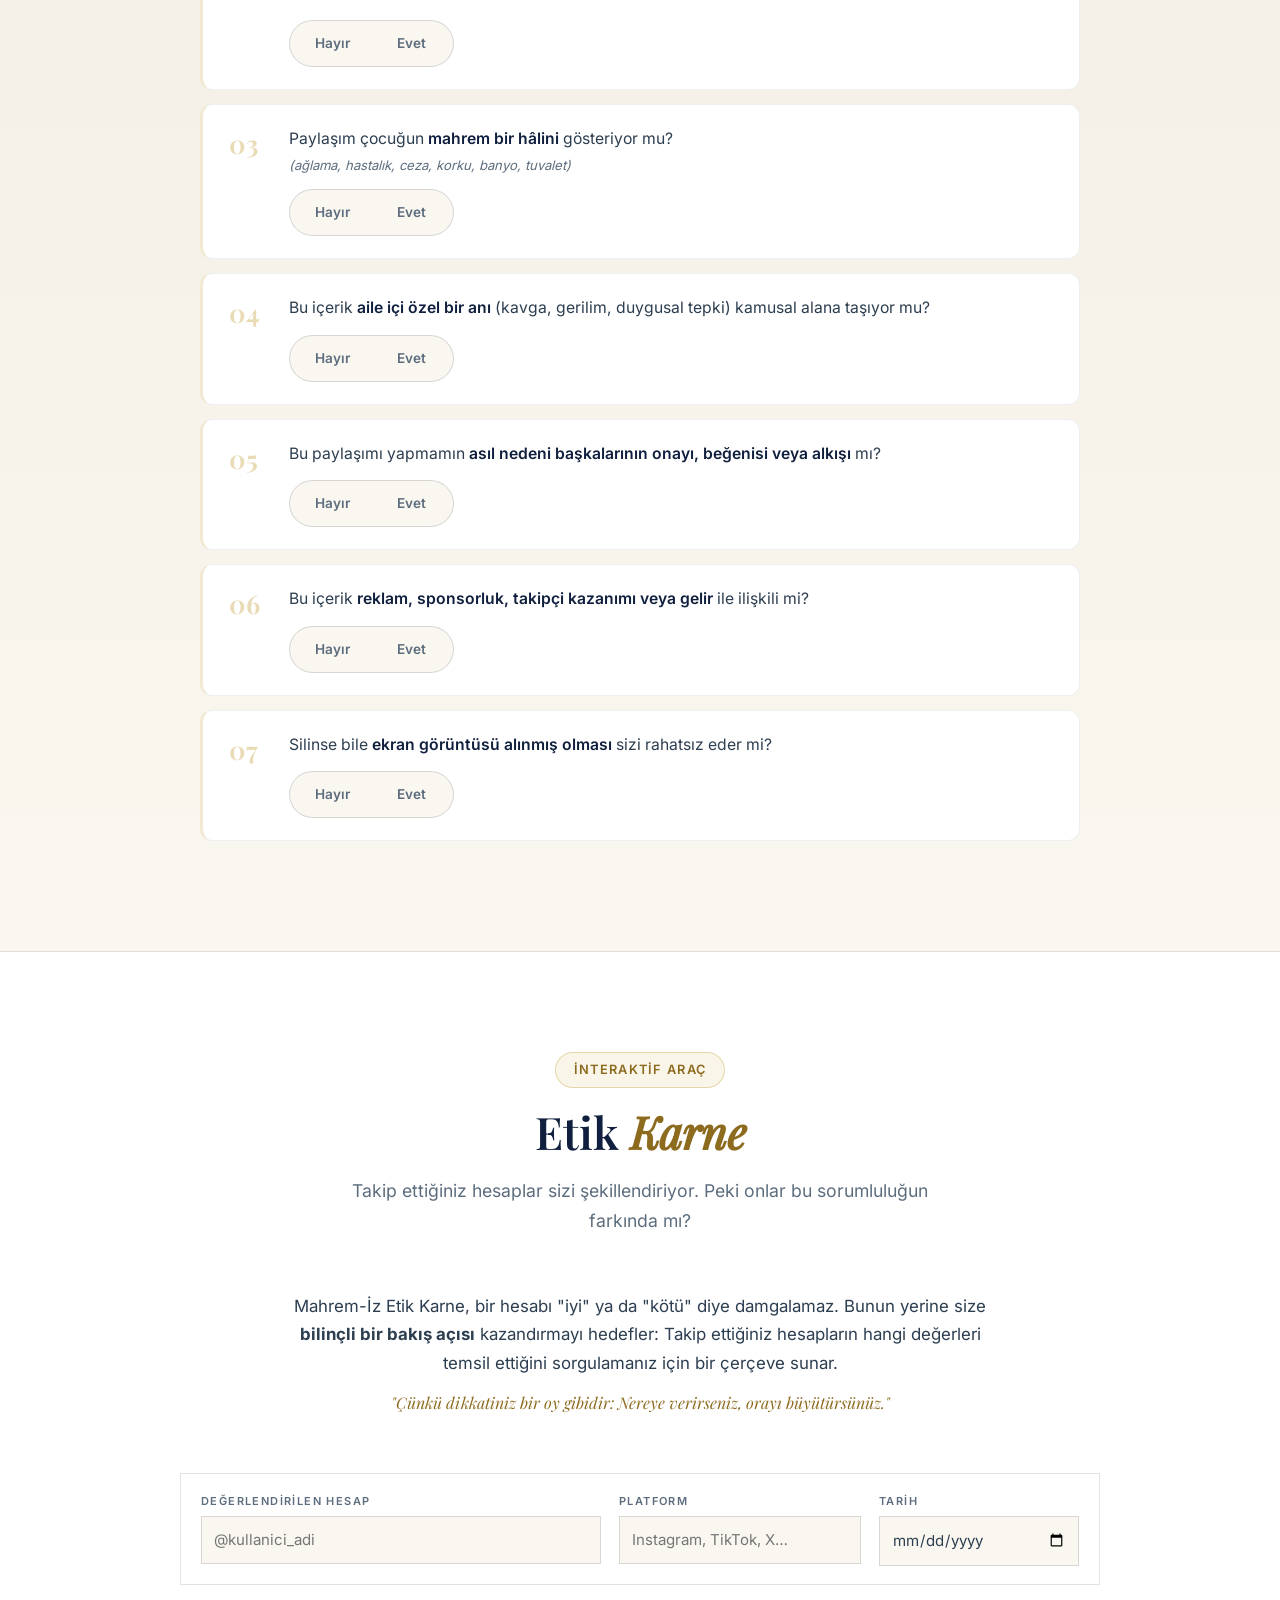
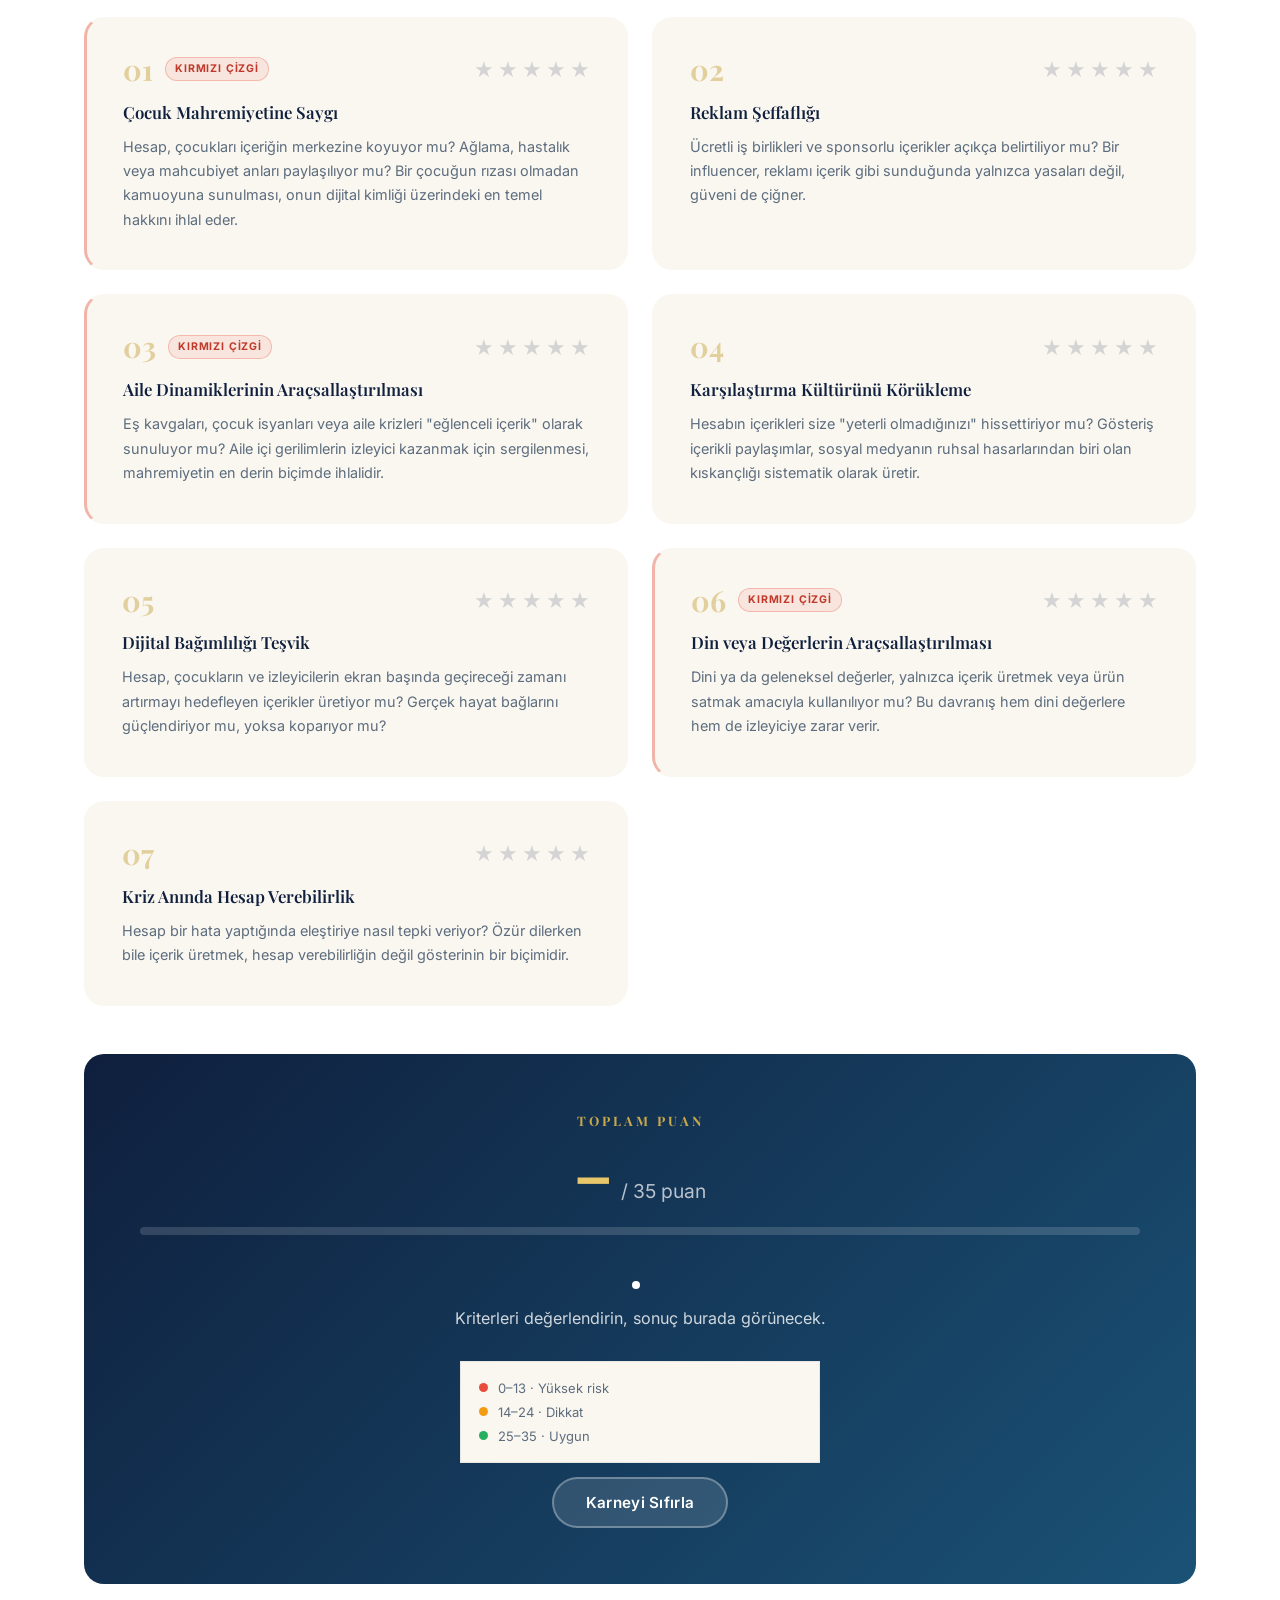
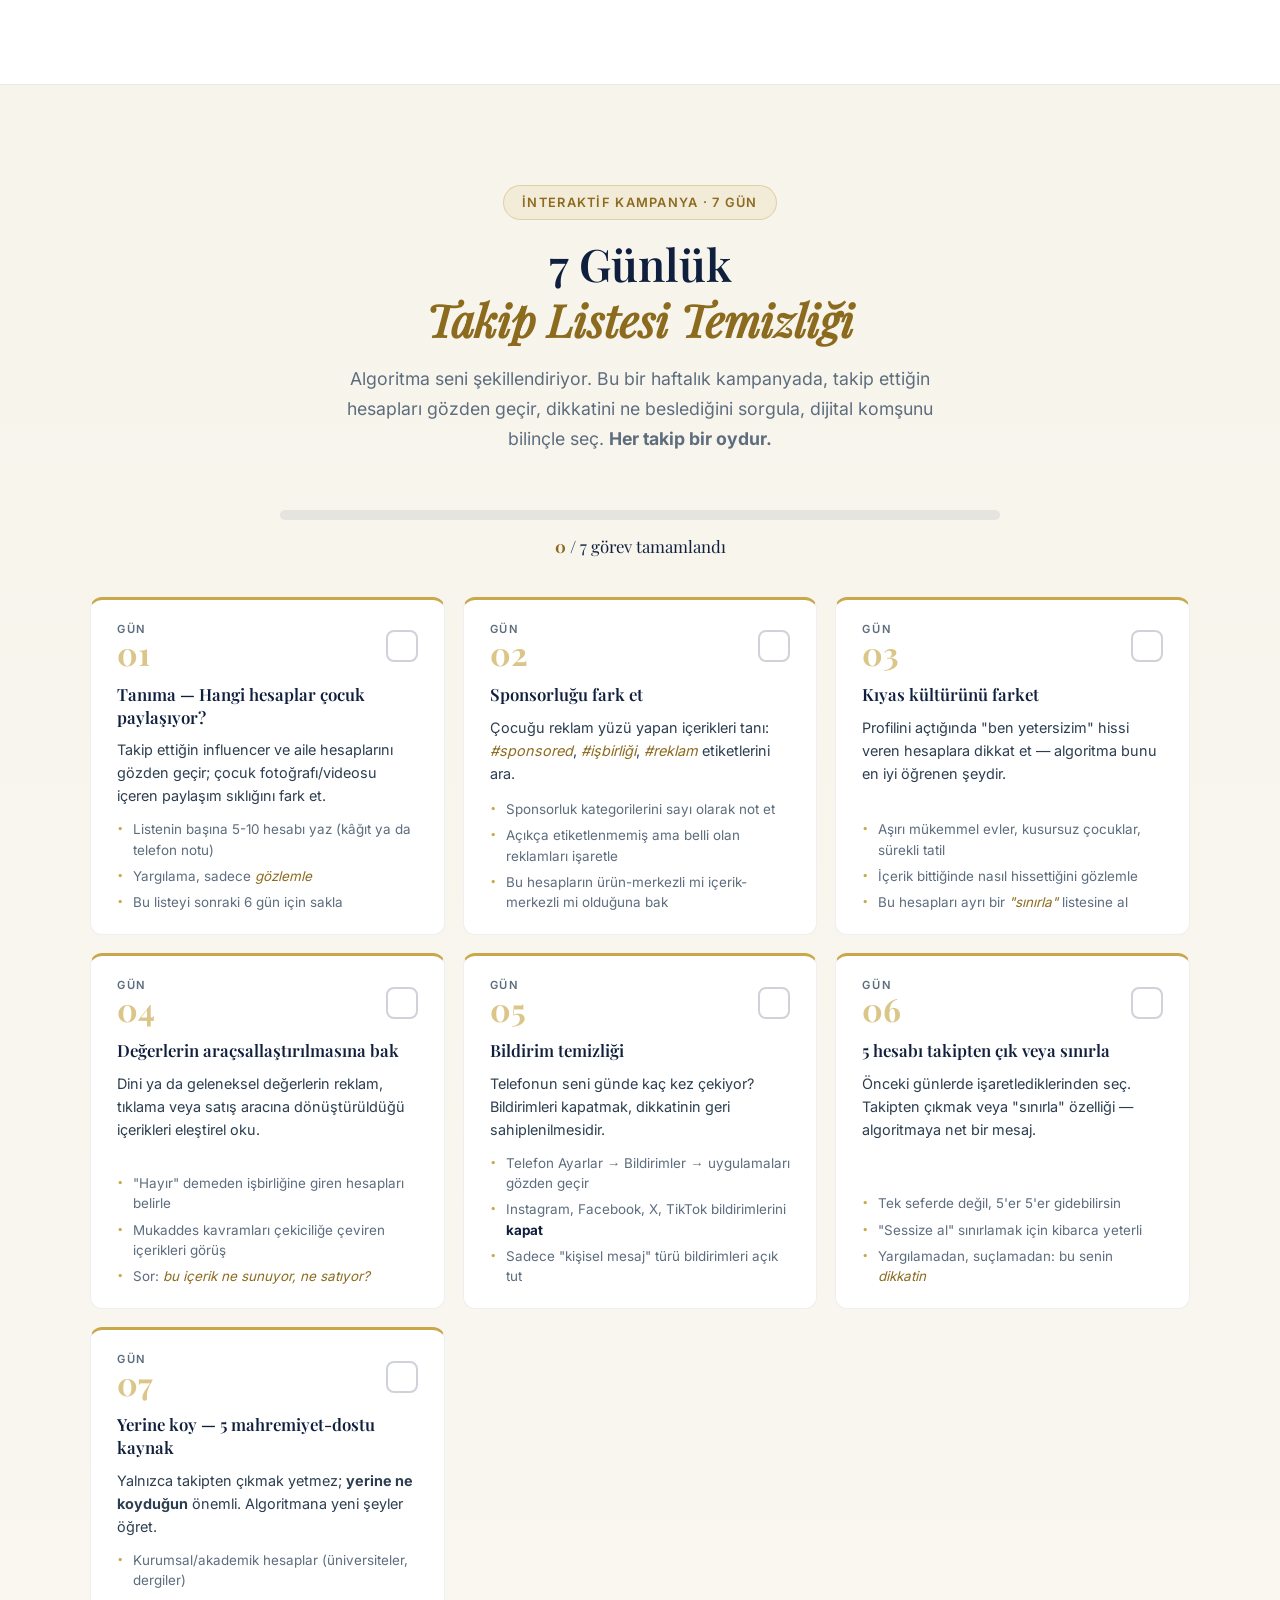
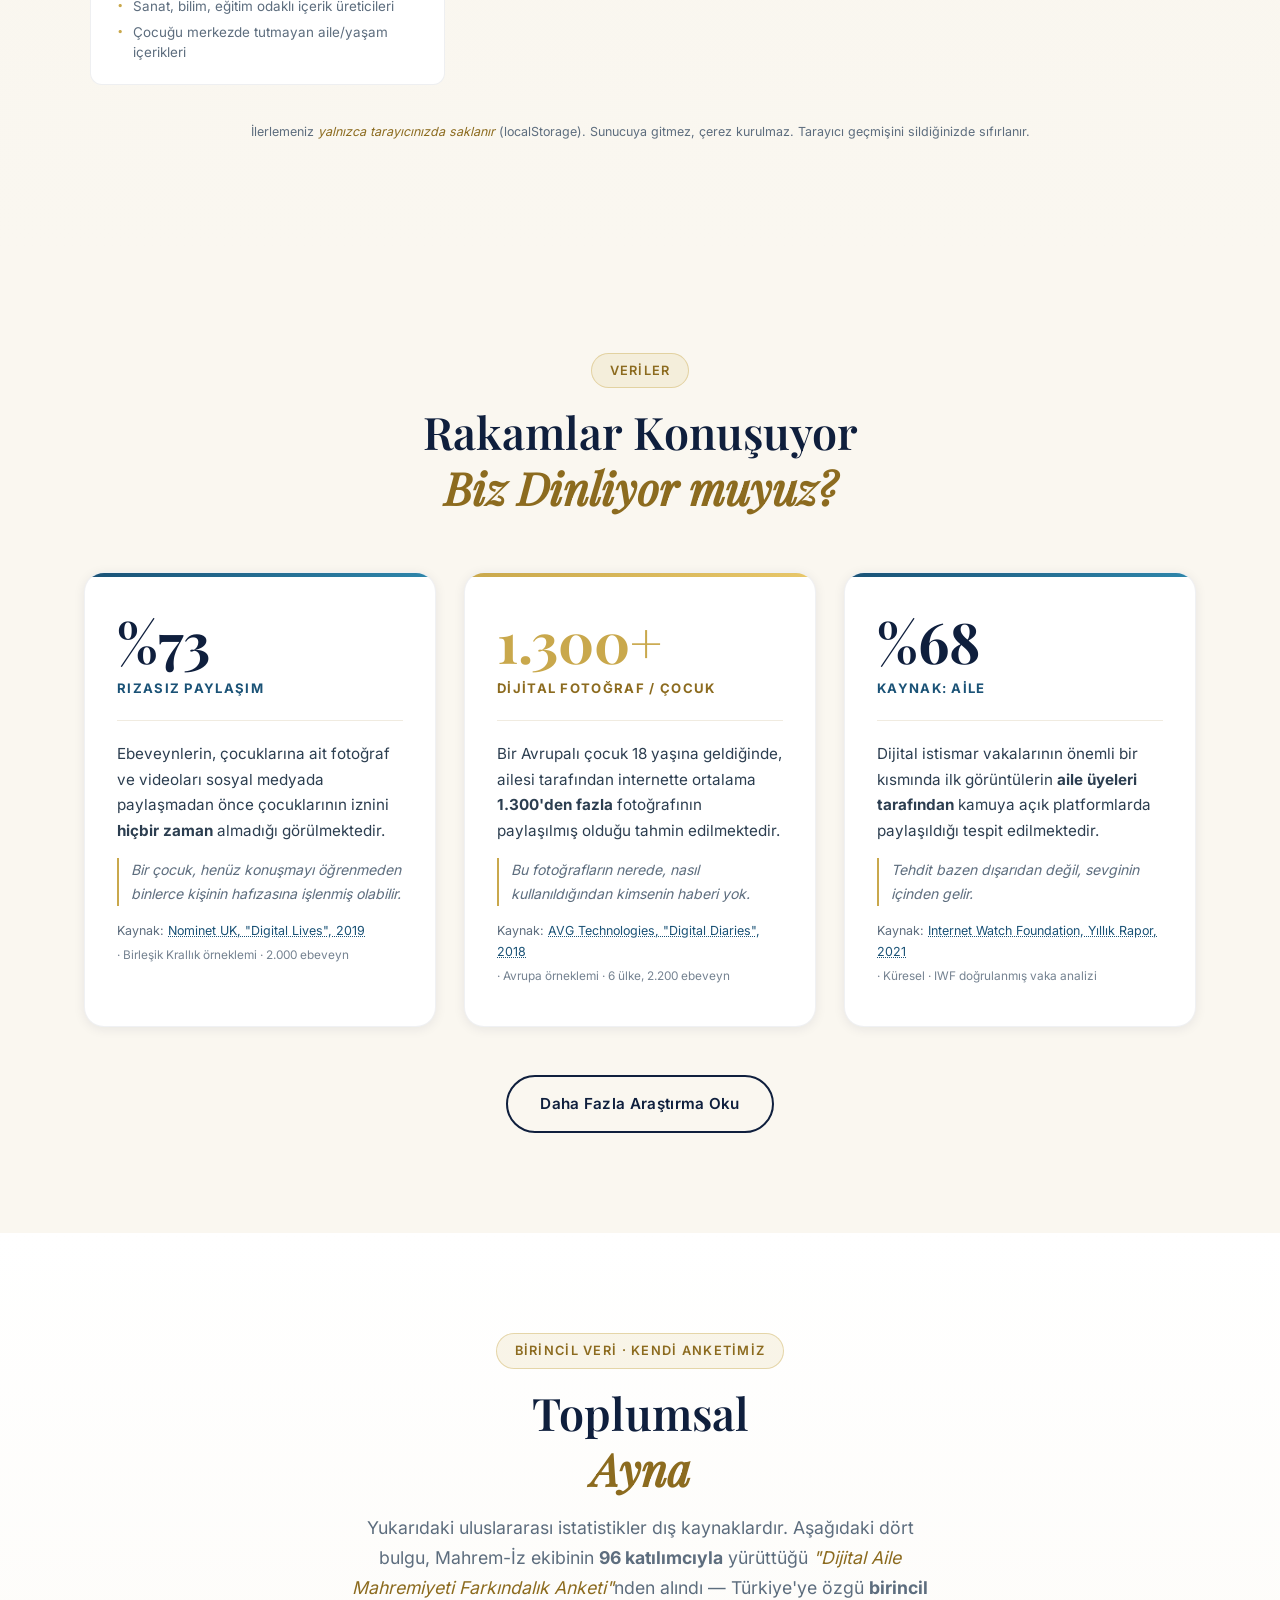
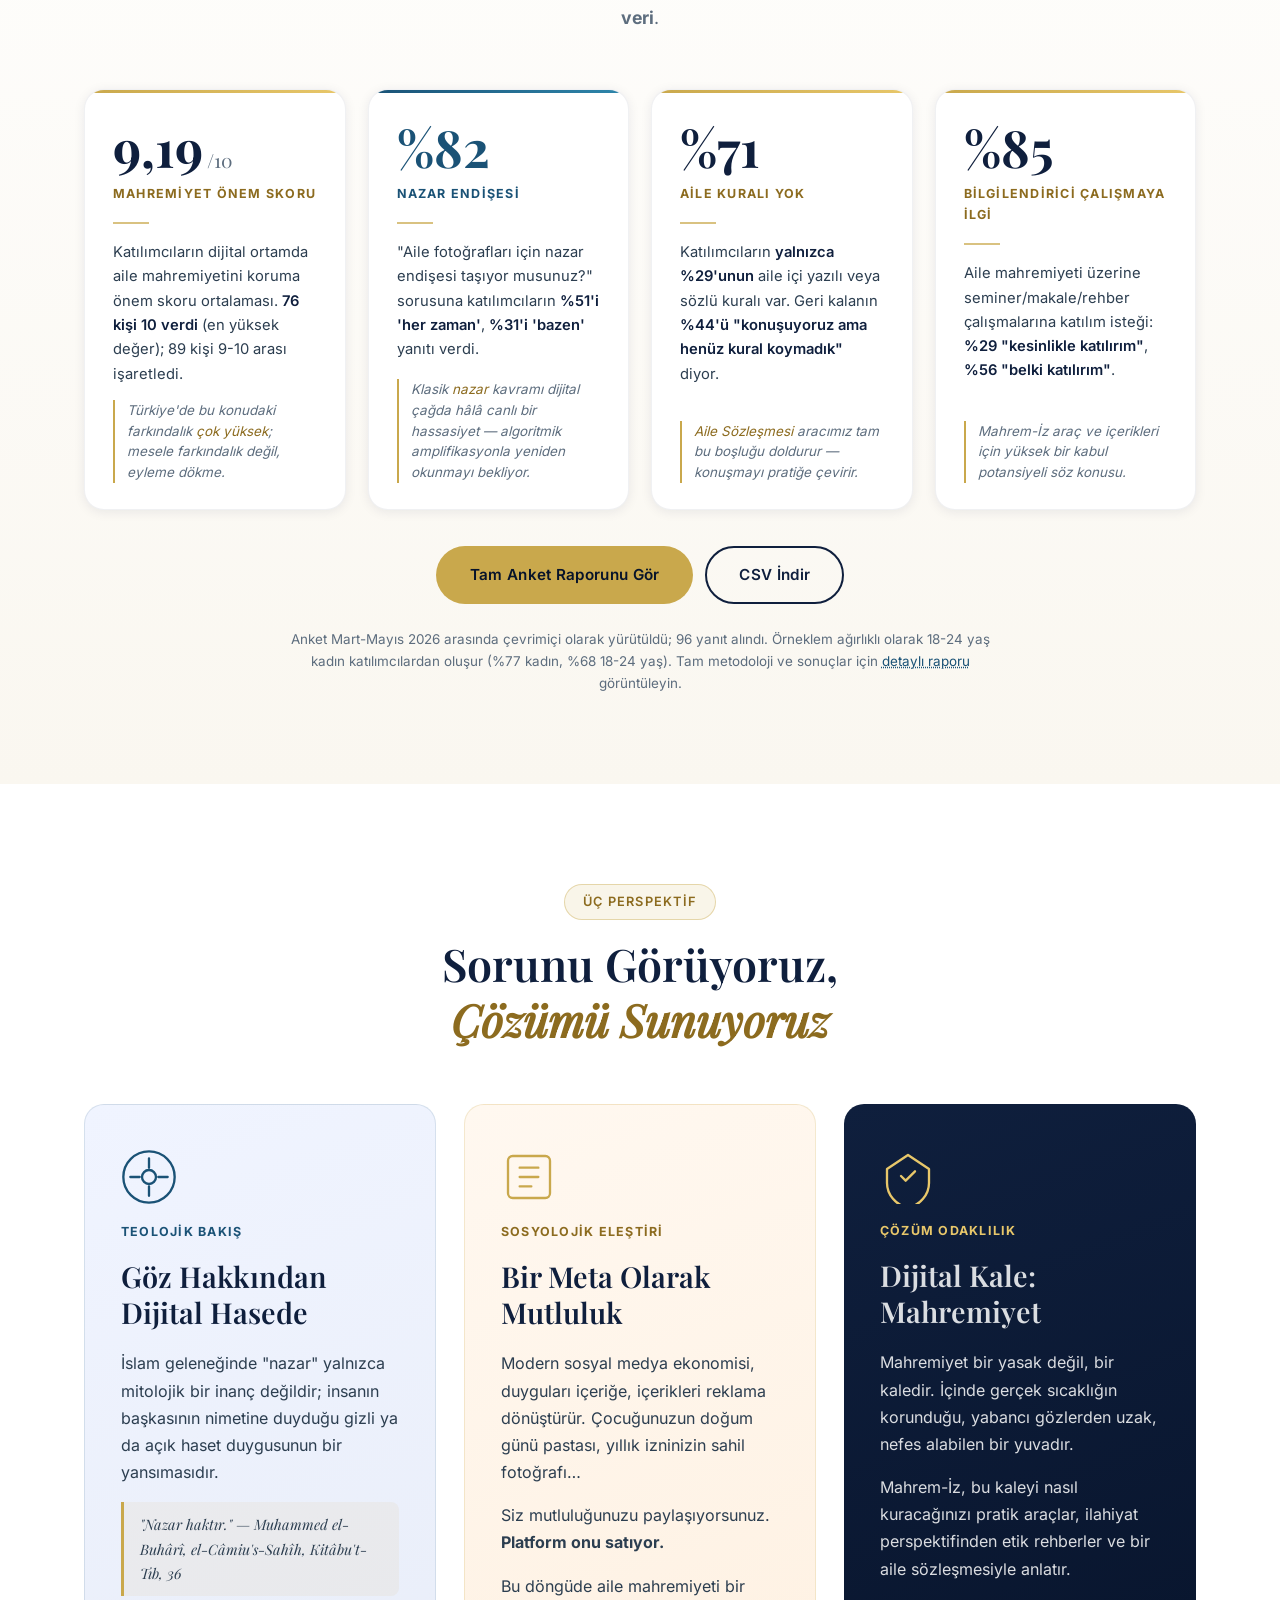
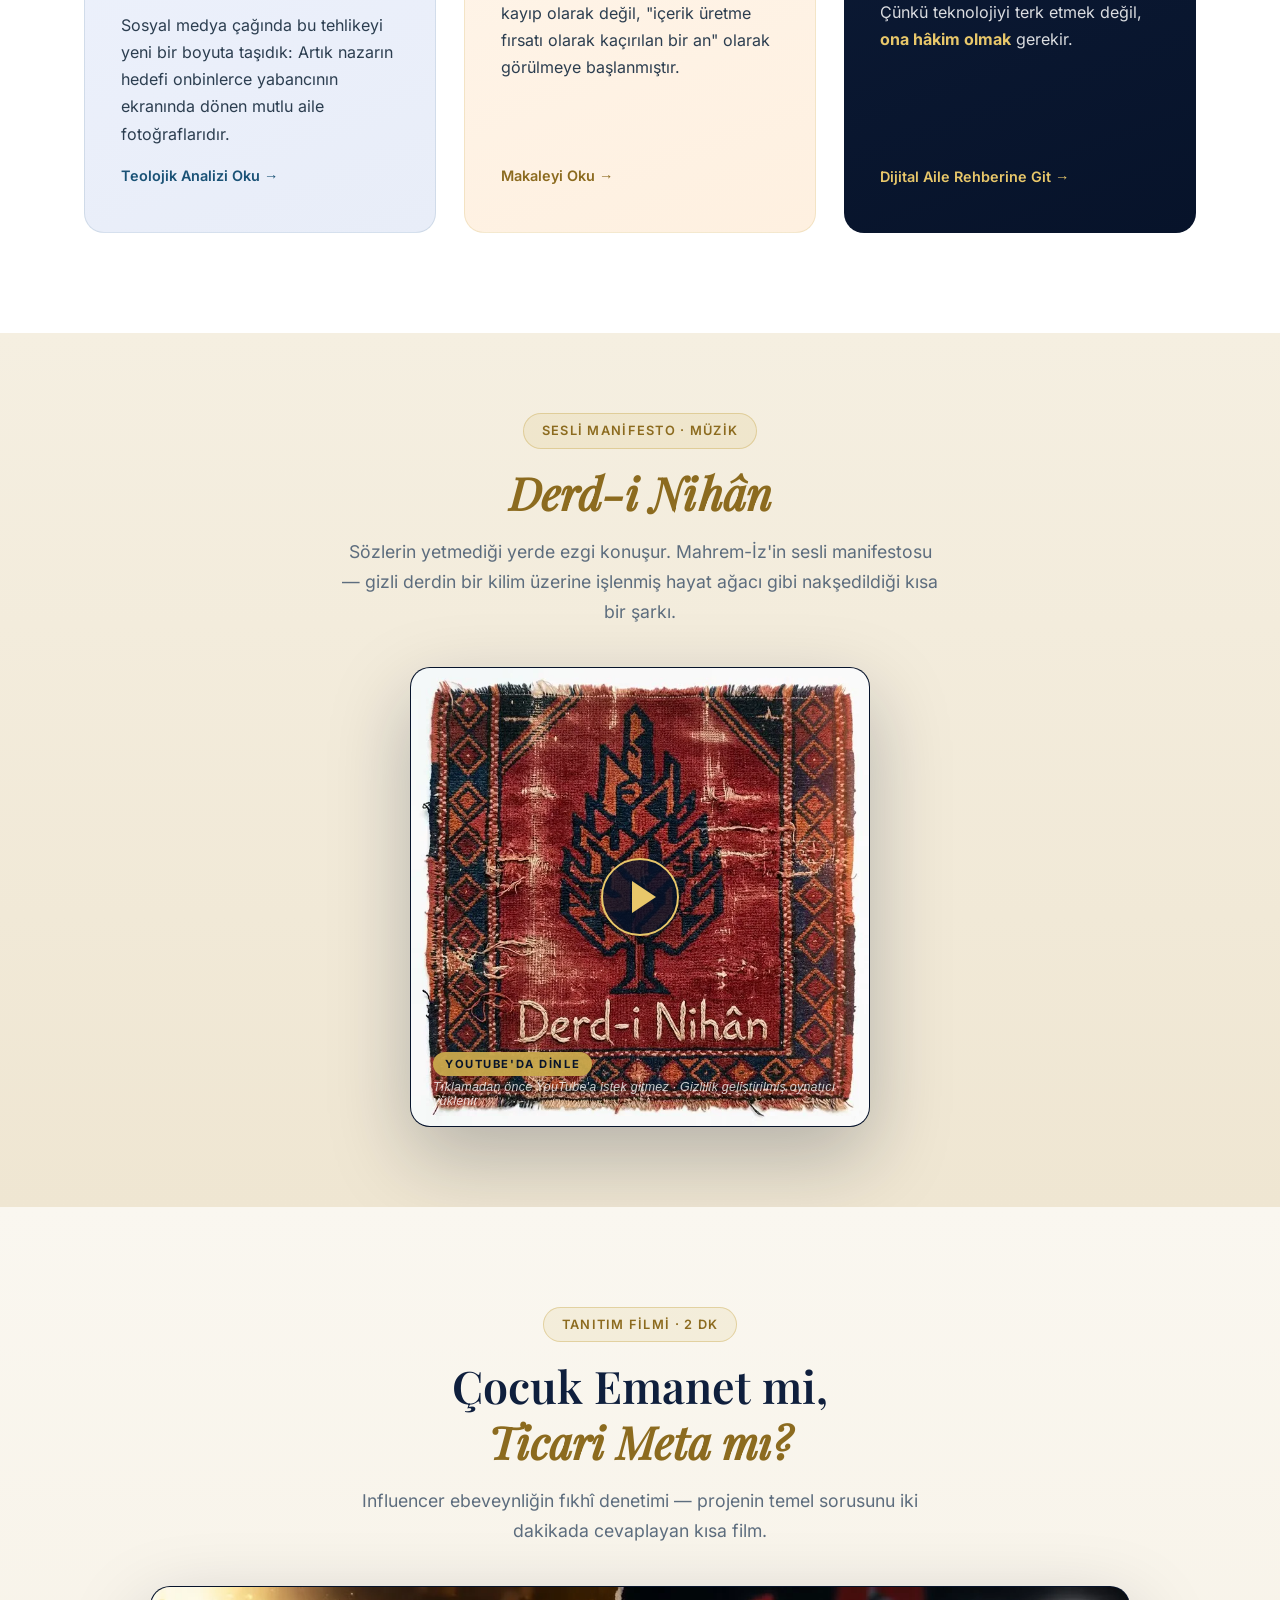
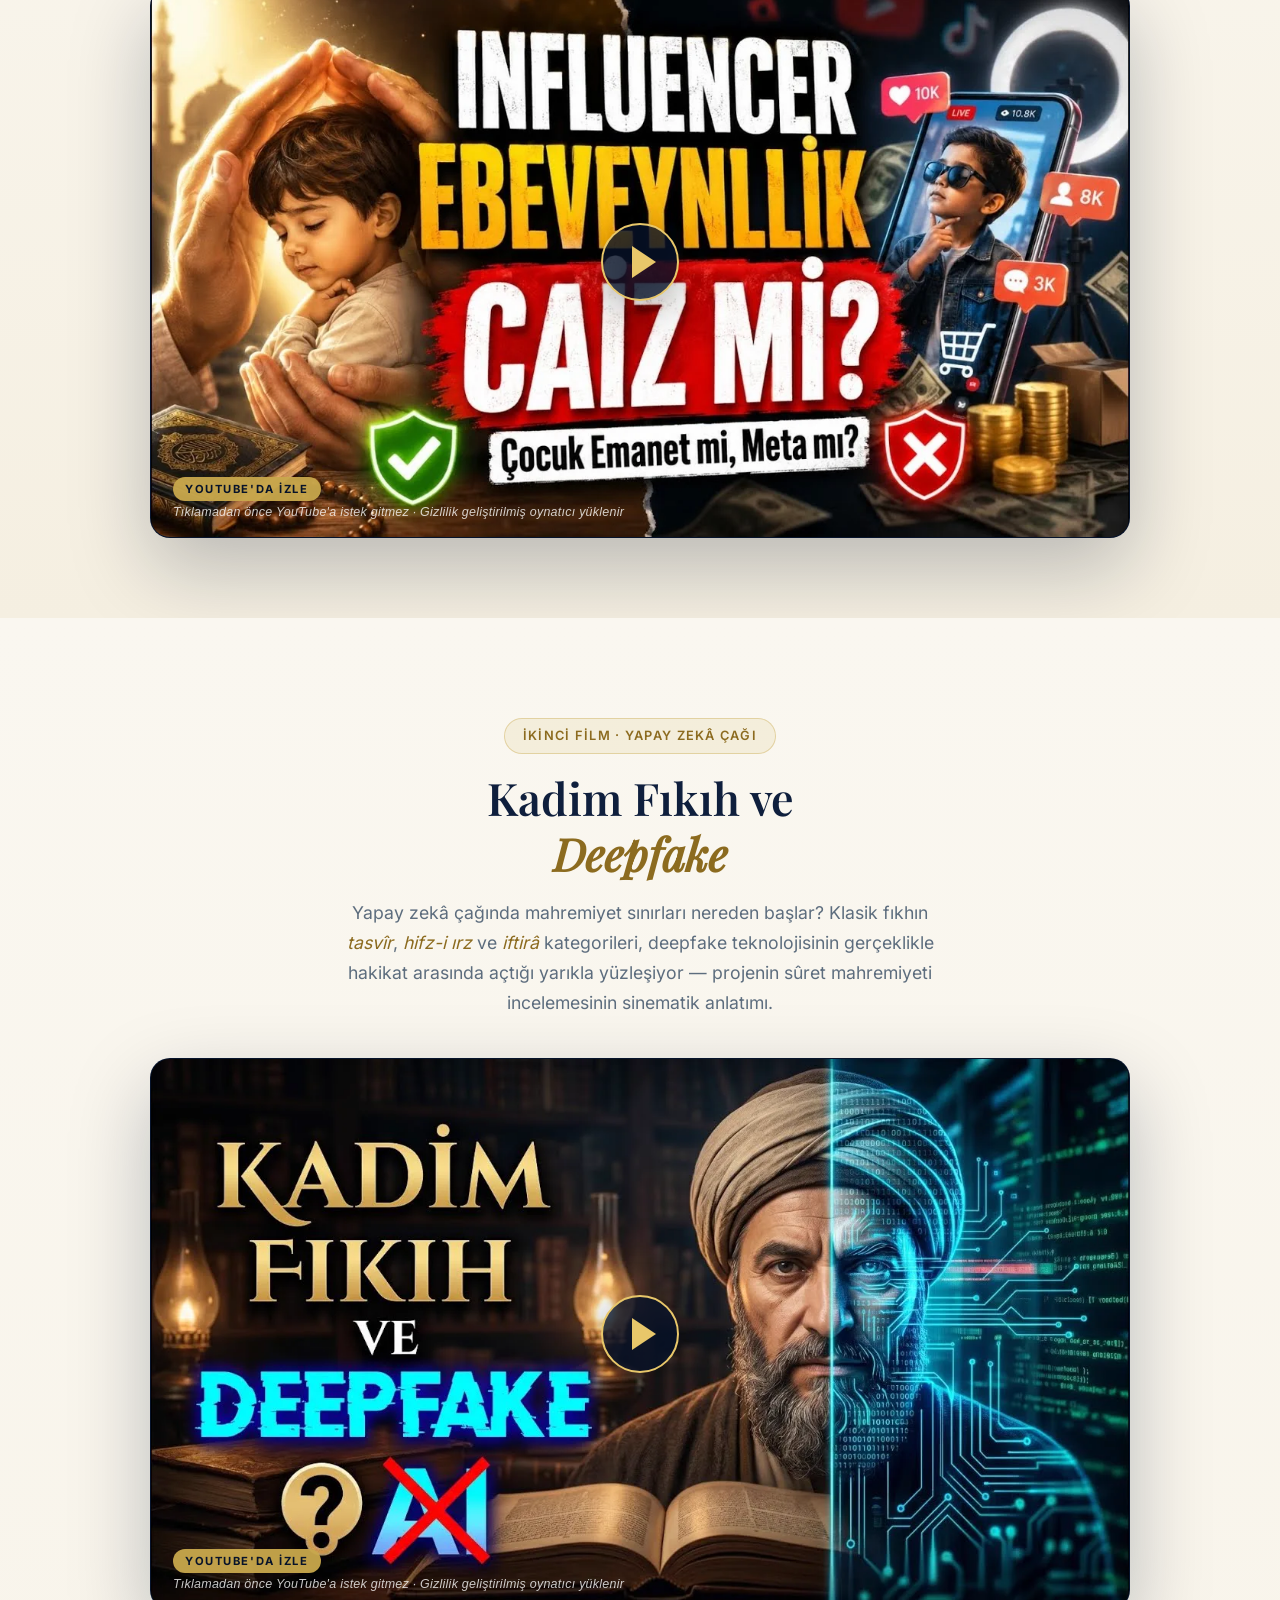
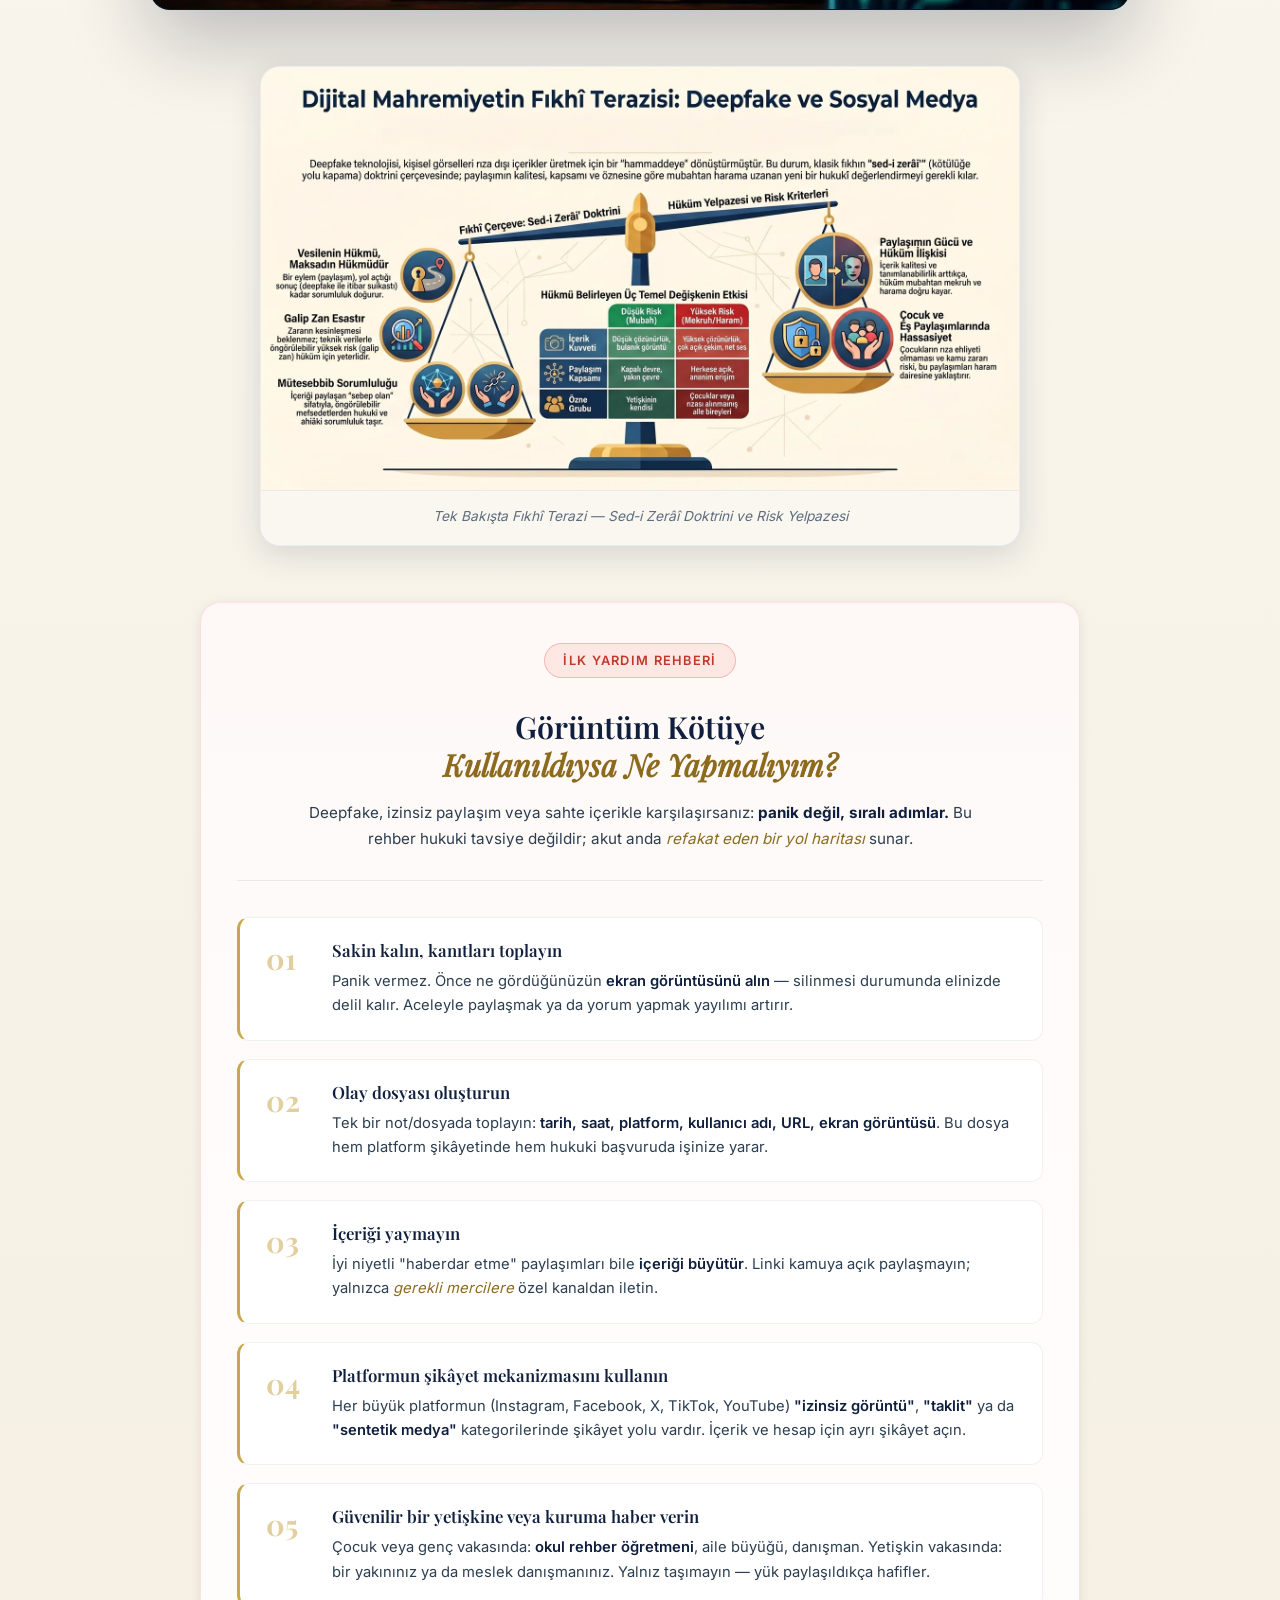
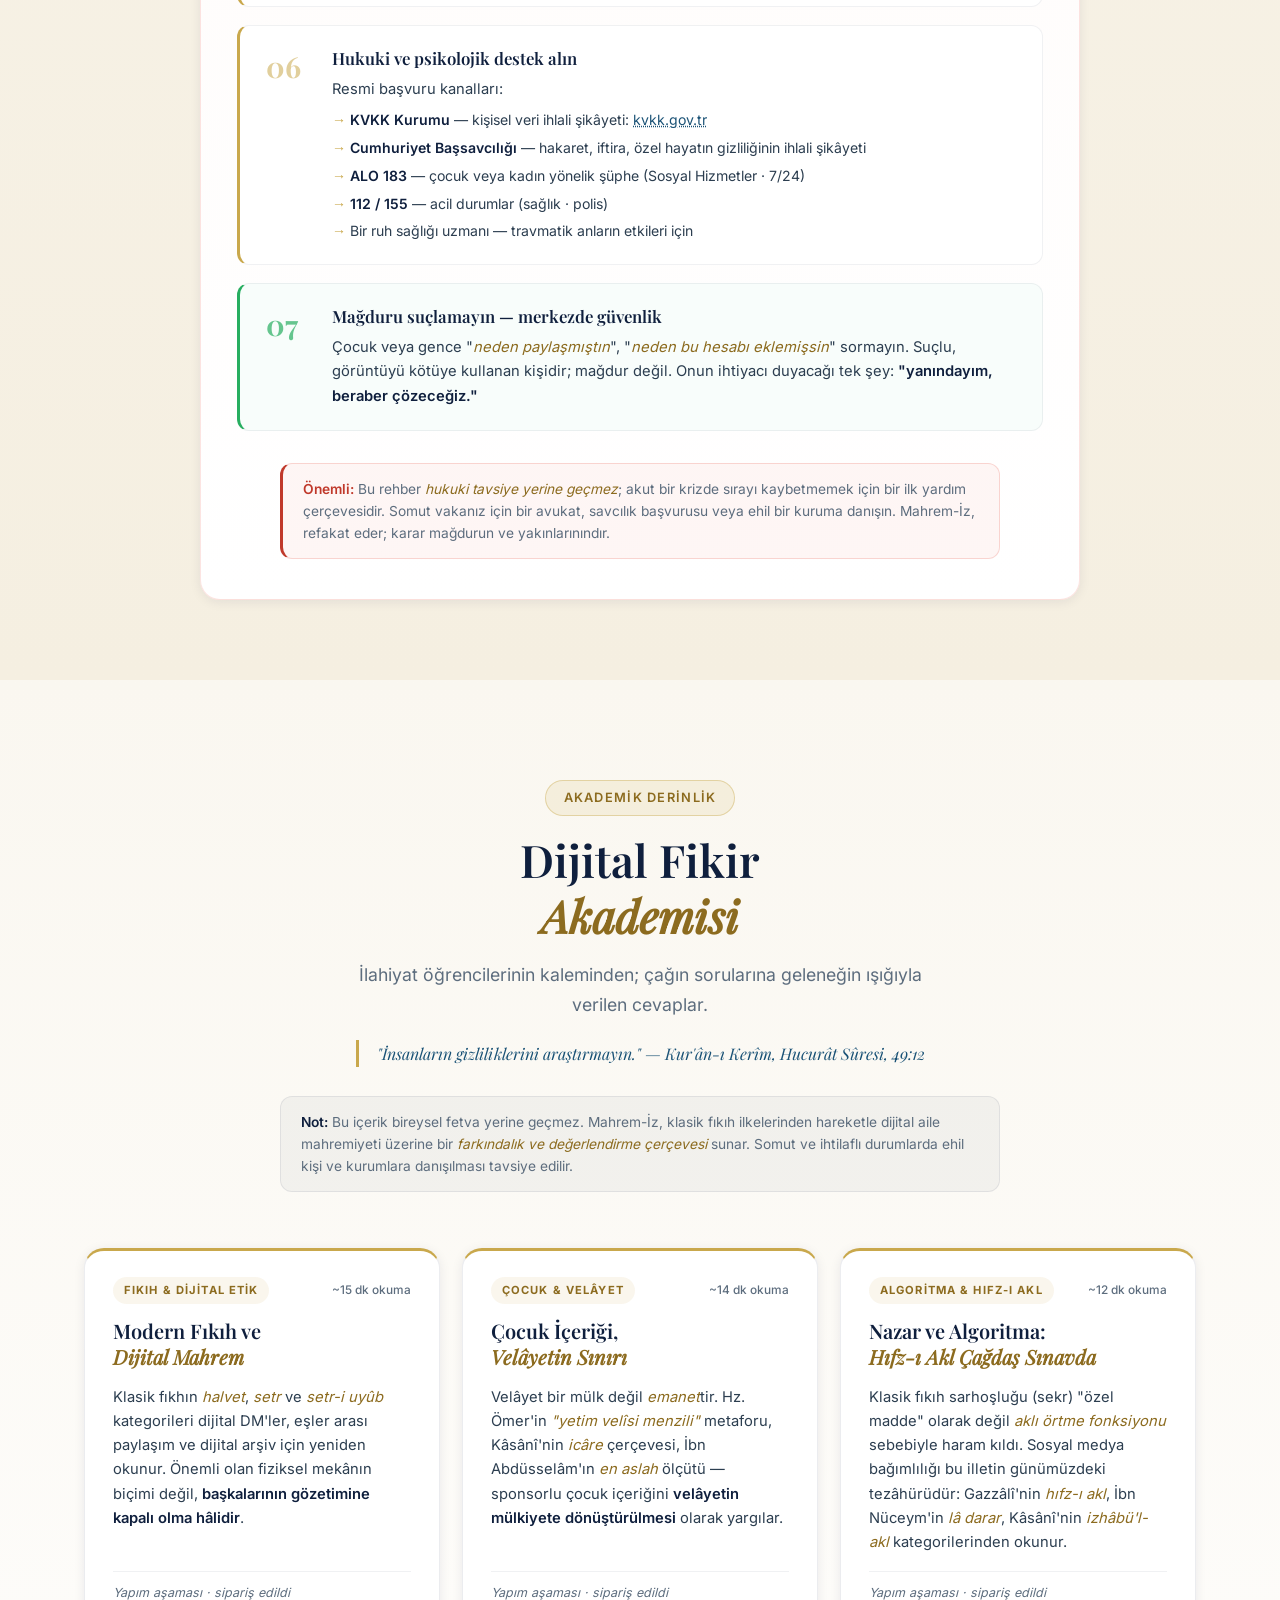
==== commit a54a13fa: "Etik Karne: PDF matbaa formuna hizalanma + PDF/Yazdır + agregat event'ler Karne sistemi tamamen yeni" ====
--- a/index.html
+++ b/index.html
@@ -116,7 +116,7 @@
       </button>
       <ul class="nav-links" id="navLinks" role="list">
         <li><a href="#anasayfa"        class="nav-link">Başla</a></li>
-        <li><a href="araclar.html"     class="nav-link">Araçlar</a></li>
+        <li><a href="araclar"     class="nav-link">Araçlar</a></li>
         <li><a href="#rehber"          class="nav-link">Rehber</a></li>
         <li><a href="#akademi"         class="nav-link">Akademi</a></li>
         <li><a href="#fikhi"           class="nav-link">Belgeler</a></li>
@@ -341,14 +341,30 @@
         </p>
       </div>
 
+      <!-- Değerlendirme künyesi: hesap adı + platform + tarih.
+           SADECE yerel kullanım — kullanıcının çıktıda görmesi için; sunucuya gitmez. -->
+      <div class="karne-form" role="group" aria-label="Değerlendirme künyesi">
+        <div class="karne-form-field">
+          <label for="karneAccount">Değerlendirilen hesap</label>
+          <input type="text" id="karneAccount" placeholder="@kullanici_adi" autocomplete="off" maxlength="80" />
+        </div>
+        <div class="karne-form-field">
+          <label for="karnePlatform">Platform</label>
+          <input type="text" id="karnePlatform" placeholder="Instagram, TikTok, X…" autocomplete="off" maxlength="40" />
+        </div>
+        <div class="karne-form-field">
+          <label for="karneDate">Tarih</label>
+          <input type="date" id="karneDate" />
+        </div>
+      </div>
+
       <div class="karne-grid" id="karneGrid">
 
         <!-- KARNE KARTI — her birinde fieldset + radio ile erişilebilir yıldız puanlama -->
-        <div class="karne-card karne-card--redline" data-criterion="1" data-weight="30" data-redline="true">
+        <div class="karne-card karne-card--redline" data-criterion="1" data-redline="true">
           <div class="karne-card-header">
             <div class="karne-num">01</div>
             <div class="karne-meta">
-              <span class="karne-weight" title="Toplam skordaki ağırlığı">%30</span>
               <span class="karne-redline" title="1 yıldız tetiklenirse sonuç otomatik kırmızı olur">Kırmızı çizgi</span>
             </div>
             <fieldset class="karne-stars" data-id="1">
@@ -364,11 +380,10 @@
           <p>Hesap, çocukları içeriğin merkezine koyuyor mu? Ağlama, hastalık veya mahcubiyet anları paylaşılıyor mu? Bir çocuğun rızası olmadan kamuoyuna sunulması, onun dijital kimliği üzerindeki en temel hakkını ihlal eder.</p>
         </div>
 
-        <div class="karne-card" data-criterion="2" data-weight="15">
+        <div class="karne-card" data-criterion="2">
           <div class="karne-card-header">
             <div class="karne-num">02</div>
             <div class="karne-meta">
-              <span class="karne-weight" title="Toplam skordaki ağırlığı">%15</span>
             </div>
             <fieldset class="karne-stars" data-id="2">
               <legend class="sr-only">Puan (1–5 yıldız)</legend>
@@ -383,11 +398,10 @@
           <p>Ücretli iş birlikleri ve sponsorlu içerikler açıkça belirtiliyor mu? Bir influencer, reklamı içerik gibi sunduğunda yalnızca yasaları değil, güveni de çiğner.</p>
         </div>
 
-        <div class="karne-card karne-card--redline" data-criterion="3" data-weight="20" data-redline="true">
+        <div class="karne-card karne-card--redline" data-criterion="3" data-redline="true">
           <div class="karne-card-header">
             <div class="karne-num">03</div>
             <div class="karne-meta">
-              <span class="karne-weight" title="Toplam skordaki ağırlığı">%20</span>
               <span class="karne-redline" title="1 yıldız tetiklenirse sonuç otomatik kırmızı olur">Kırmızı çizgi</span>
             </div>
             <fieldset class="karne-stars" data-id="3">
@@ -403,11 +417,10 @@
           <p>Eş kavgaları, çocuk isyanları veya aile krizleri "eğlenceli içerik" olarak sunuluyor mu? Aile içi gerilimlerin izleyici kazanmak için sergilenmesi, mahremiyetin en derin biçimde ihlalidir.</p>
         </div>
 
-        <div class="karne-card" data-criterion="4" data-weight="10">
+        <div class="karne-card" data-criterion="4">
           <div class="karne-card-header">
             <div class="karne-num">04</div>
             <div class="karne-meta">
-              <span class="karne-weight" title="Toplam skordaki ağırlığı">%10</span>
             </div>
             <fieldset class="karne-stars" data-id="4">
               <legend class="sr-only">Puan (1–5 yıldız)</legend>
@@ -422,11 +435,10 @@
           <p>Hesabın içerikleri size "yeterli olmadığınızı" hissettiriyor mu? Gösteriş içerikli paylaşımlar, sosyal medyanın ruhsal hasarlarından biri olan kıskançlığı sistematik olarak üretir.</p>
         </div>
 
-        <div class="karne-card" data-criterion="5" data-weight="10">
+        <div class="karne-card" data-criterion="5">
           <div class="karne-card-header">
             <div class="karne-num">05</div>
             <div class="karne-meta">
-              <span class="karne-weight" title="Toplam skordaki ağırlığı">%10</span>
             </div>
             <fieldset class="karne-stars" data-id="5">
               <legend class="sr-only">Puan (1–5 yıldız)</legend>
@@ -441,11 +453,11 @@
           <p>Hesap, çocukların ve izleyicilerin ekran başında geçireceği zamanı artırmayı hedefleyen içerikler üretiyor mu? Gerçek hayat bağlarını güçlendiriyor mu, yoksa koparıyor mu?</p>
         </div>
 
-        <div class="karne-card" data-criterion="6" data-weight="10">
+        <div class="karne-card karne-card--redline" data-criterion="6" data-redline="true">
           <div class="karne-card-header">
             <div class="karne-num">06</div>
             <div class="karne-meta">
-              <span class="karne-weight" title="Toplam skordaki ağırlığı">%10</span>
+              <span class="karne-redline" title="Kritik kriter — kırmızı çizgi etiketli">Kırmızı çizgi</span>
             </div>
             <fieldset class="karne-stars" data-id="6">
               <legend class="sr-only">Puan (1–5 yıldız)</legend>
@@ -460,11 +472,10 @@
           <p>Dini ya da geleneksel değerler, yalnızca içerik üretmek veya ürün satmak amacıyla kullanılıyor mu? Bu davranış hem dini değerlere hem de izleyiciye zarar verir.</p>
         </div>
 
-        <div class="karne-card" data-criterion="7" data-weight="5">
+        <div class="karne-card" data-criterion="7">
           <div class="karne-card-header">
             <div class="karne-num">07</div>
             <div class="karne-meta">
-              <span class="karne-weight" title="Toplam skordaki ağırlığı">%5</span>
             </div>
             <fieldset class="karne-stars" data-id="7">
               <legend class="sr-only">Puan (1–5 yıldız)</legend>
@@ -481,22 +492,38 @@
 
       </div>
 
-      <!-- SONUÇ KUTUSU -->
+      <!-- SONUÇ KUTUSU — PDF "TOPLAM PUAN" formu ile hizalı: 0-35 basit toplam -->
       <div class="karne-result" id="karneResult">
-        <div class="result-traffic" id="resultTraffic" aria-hidden="true"></div>
+        <div class="result-headline">Toplam Puan</div>
         <div class="result-score">
           <span id="scoreValue">–</span>
-          <span class="result-label">/ 100</span>
-        </div>
-        <div class="result-bar" role="progressbar" aria-valuemin="0" aria-valuemax="100" aria-valuenow="0" id="resultBar">
+          <span class="result-label">/ 35  puan</span>
+        </div>
+        <div class="result-bar" role="progressbar" aria-valuemin="0" aria-valuemax="35" aria-valuenow="0" id="resultBar">
           <div class="result-fill" id="resultFill"></div>
         </div>
+        <div class="result-pill" id="resultPill" hidden>
+          <span class="result-pill-dot" aria-hidden="true"></span>
+          <span class="result-pill-label" id="resultPillLabel"></span>
+        </div>
+
         <p class="result-text" id="resultText">Kriterleri değerlendirin, sonuç burada görünecek.</p>
+
         <p class="result-redline" id="resultRedline" hidden>
-          <strong>⚠ Kırmızı çizgi tetiklendi:</strong> <span id="resultRedlineReason"></span>
+          <strong>⚠ Kırmızı çizgi etiketli kriterlerde düşük puan:</strong>
+          <span id="resultRedlineReason"></span>
         </p>
+
+        <!-- Sonuç aralığı — referans (PDF'teki "Sonuç aralığı" kutusunun karşılığı) -->
+        <ul class="result-legend" aria-label="Sonuç aralığı referansı">
+          <li><span class="result-dot result-dot--red"></span> 0–13 · Yüksek risk</li>
+          <li><span class="result-dot result-dot--yellow"></span> 14–24 · Dikkat</li>
+          <li><span class="result-dot result-dot--green"></span> 25–35 · Uygun</li>
+        </ul>
+
         <div class="result-actions">
           <button class="btn btn-primary" id="resetKarne">Karneyi Sıfırla</button>
+          <button class="btn btn-secondary" id="printKarne" style="display:none">PDF / Yazdır</button>
           <button class="btn btn-secondary" id="shareCardBtn" style="display:none">Paylaşım Kartı Üret</button>
           <button class="btn" id="copyKarne" style="display:none">Metni Kopyala</button>
         </div>
@@ -844,7 +871,7 @@
         </div>
 
         <div class="anket-cta">
-          <a href="anket.html" class="btn btn-primary">Tam Anket Raporunu Gör</a>
+          <a href="anket" class="btn btn-primary">Tam Anket Raporunu Gör</a>
           <a href="Dijital Aile Mahremiyeti Farkındalık Anketi (Yanıtlar) - Form Yanıtları 1.csv"
              class="btn btn-secondary" download>CSV İndir</a>
         </div>
@@ -853,7 +880,7 @@
           Anket Mart-Mayıs 2026 arasında çevrimiçi olarak yürütüldü; 96 yanıt
           alındı. Örneklem ağırlıklı olarak 18-24 yaş kadın katılımcılardan
           oluşur (%77 kadın, %68 18-24 yaş). Tam metodoloji ve sonuçlar için
-          <a href="anket.html">detaylı raporu</a> görüntüleyin.
+          <a href="anket">detaylı raporu</a> görüntüleyin.
         </p>
 
       </div>
@@ -1179,7 +1206,7 @@
           <div class="akademi-card-source">
             Yapım aşaması · sipariş edildi
           </div>
-          <a href="akademi/fikih.html" class="akademi-card-link">Tam Yazıyı Oku →</a>
+          <a href="akademi/fikih" class="akademi-card-link">Tam Yazıyı Oku →</a>
         </article>
 
         <article class="akademi-card">
@@ -1198,7 +1225,7 @@
           <div class="akademi-card-source">
             Yapım aşaması · sipariş edildi
           </div>
-          <a href="akademi/sharenting.html" class="akademi-card-link">Tam Yazıyı Oku →</a>
+          <a href="akademi/sharenting" class="akademi-card-link">Tam Yazıyı Oku →</a>
         </article>
 
         <article class="akademi-card">
@@ -1217,7 +1244,7 @@
           <div class="akademi-card-source">
             Yapım aşaması · sipariş edildi
           </div>
-          <a href="akademi/nazar.html" class="akademi-card-link">Tam Yazıyı Oku →</a>
+          <a href="akademi/nazar" class="akademi-card-link">Tam Yazıyı Oku →</a>
         </article>
 
         <article class="akademi-card">
@@ -1236,7 +1263,7 @@
           <div class="akademi-card-source">
             Yapım aşaması · sipariş edildi
           </div>
-          <a href="akademi/deepfake.html" class="akademi-card-link">Tam Yazıyı Oku →</a>
+          <a href="akademi/deepfake" class="akademi-card-link">Tam Yazıyı Oku →</a>
         </article>
 
       </div>
@@ -1842,7 +1869,7 @@
             Türkiye-merkezli <strong>birincil veri</strong>. 19 soru,
             %77 kadın, %68 18-24 yaş. Mahremiyet önem skoru <strong>9,19/10</strong>.
           </p>
-          <a href="anket.html" class="etki-link">Detay rapor →</a>
+          <a href="anket" class="etki-link">Detay rapor →</a>
         </div>
 
         <div class="etki-card etki-card--featured" data-aos="fade-up" data-aos-delay="100">
@@ -1852,7 +1879,7 @@
             Paylaşım Testi, Etik Karne, 7 Günlük Temizlik —
             <strong>davranış-değiştirici</strong>. Çerezsiz, sunucusuz, lokal.
           </p>
-          <a href="araclar.html" class="etki-link">Araçlar hub →</a>
+          <a href="araclar" class="etki-link">Araçlar hub →</a>
         </div>
 
         <div class="etki-card" data-aos="fade-up" data-aos-delay="200">
@@ -1874,7 +1901,7 @@
             4 akademi alt sayfa + <strong>İçerik Üretici 8 İlkesi</strong>
             manifestosu.
           </p>
-          <a href="sosyalfest.html" class="etki-link">Proje dosyası →</a>
+          <a href="sosyalfest" class="etki-link">Proje dosyası →</a>
         </div>
 
       </div>
@@ -1888,7 +1915,7 @@
       </p>
 
       <div class="etki-canli-cta">
-        <a href="etki.html" class="btn btn-primary etki-canli-btn">
+        <a href="etki" class="btn btn-primary etki-canli-btn">
           <span class="canli-dot" aria-hidden="true"></span>
           Canlı Etki Sayfasını Aç →
         </a>
@@ -1970,13 +1997,13 @@
             <li>
               <strong>Veri sorumluluğu:</strong> Site çerezsiz çalışır,
               3rd-party tracker barındırmaz. Detay için
-              <a href="kvkk.html">Aydınlatma Metni</a>.
+              <a href="kvkk">Aydınlatma Metni</a>.
             </li>
           </ul>
           <p class="trust-update">
             <em>Son içerik güncelleme: 8 Mayıs 2026.</em>
             Mahrem-İz aktif geliştirilmektedir; bu sayfaya yapılan eklemeler
-            <a href="sosyalfest.html">Proje Dosyası</a> üzerinden takip edilebilir.
+            <a href="sosyalfest">Proje Dosyası</a> üzerinden takip edilebilir.
           </p>
         </div>
 
@@ -2056,7 +2083,7 @@
               Bu formu gönderdiğinizde adınız, e-posta adresiniz ve mesajınız
               <em>yalnızca yanıt vermek amacıyla</em> işlenir; bülten veya tanıtım
               listesine eklenmez. Detaylı bilgi için
-              <a href="kvkk.html" class="kvkk-link">Aydınlatma Metni</a>.
+              <a href="kvkk" class="kvkk-link">Aydınlatma Metni</a>.
             </p>
           </form>
           <div class="iletisim-info">
@@ -2205,25 +2232,25 @@
         </div>
         <div class="footer-links">
           <a href="#anasayfa">Ana Sayfa</a>
-          <a href="araclar.html">Araçlar Hub</a>
+          <a href="araclar">Araçlar Hub</a>
           <a href="#paylasim-testi">Paylaşım Testi</a>
           <a href="#karne">Etik Karne</a>
           <a href="#temizlik-7gun">7 Günlük Temizlik</a>
           <a href="#akademi">Akademi</a>
-          <a href="akademi/fikih.html">· Modern Fıkıh</a>
-          <a href="akademi/sharenting.html">· Çocuk &amp; Velâyet</a>
-          <a href="akademi/nazar.html">· Nazar &amp; Algoritma</a>
-          <a href="akademi/deepfake.html">· Deepfake &amp; Sûret</a>
+          <a href="akademi/fikih">· Modern Fıkıh</a>
+          <a href="akademi/sharenting">· Çocuk &amp; Velâyet</a>
+          <a href="akademi/nazar">· Nazar &amp; Algoritma</a>
+          <a href="akademi/deepfake">· Deepfake &amp; Sûret</a>
           <a href="#fikhi">Fıkhî Denetim</a>
           <a href="#rehber">Ebeveyn Rehberi</a>
           <a href="#manifesto">Manifesto</a>
           <a href="#ilkeler">İçerik Üretici İlkeleri</a>
           <a href="#hakkimizda">Hakkımızda</a>
           <a href="#kaynakca">Kaynakça</a>
-          <a href="anket.html">Anket Raporu</a>
-          <a href="sosyalfest.html">Proje Dosyası</a>
-          <a href="etki.html">Canlı Etki</a>
-          <a href="kvkk.html">Aydınlatma Metni</a>
+          <a href="anket">Anket Raporu</a>
+          <a href="sosyalfest">Proje Dosyası</a>
+          <a href="etki">Canlı Etki</a>
+          <a href="kvkk">Aydınlatma Metni</a>
         </div>
       </div>
       <div class="footer-bottom">
--- a/styles.css
+++ b/styles.css
@@ -2941,8 +2941,13 @@
 @keyframes fadeInDown { from { opacity: 0; transform: translateY(-20px); } to { opacity: 1; transform: translateY(0); } }
 @keyframes bounce     { 0%, 100% { transform: rotate(45deg) translate(0,0); } 50% { transform: rotate(45deg) translate(4px,4px); } }
 
-[data-aos] { opacity: 0; transform: translateY(30px); transition: opacity 0.7s ease, transform 0.7s ease; }
-[data-aos].aos-animate { opacity: 1; transform: translateY(0); }
+/* Progressive enhancement: JS hazır değilse içerik DAİMA görünür kalır.
+   .js-aos class'ı script.js init'inde <html>'e eklenir; ancak o zaman
+   gizleyip aos-animate ile yumuşak gösteririz. JS hata atarsa bile
+   kullanıcı içeriği görür. */
+[data-aos] { opacity: 1; transform: none; transition: opacity 0.7s ease, transform 0.7s ease; }
+.js-aos [data-aos] { opacity: 0; transform: translateY(30px); }
+.js-aos [data-aos].aos-animate { opacity: 1; transform: translateY(0); }
 [data-aos][data-aos-delay="60"]  { transition-delay: 0.06s; }
 [data-aos][data-aos-delay="100"] { transition-delay: 0.1s; }
 [data-aos][data-aos-delay="120"] { transition-delay: 0.12s; }
@@ -3442,6 +3447,110 @@
 }
 
 /* ================================================
+   ETİK KARNE — Yeni stiller (PDF tasarımına hizalı)
+   ================================================ */
+
+/* Değerlendirme künyesi: hesap adı / platform / tarih */
+.karne-form {
+  display: grid;
+  grid-template-columns: 2fr 1fr 1fr;
+  gap: 14px 18px;
+  max-width: 920px;
+  margin: 0 auto 32px;
+  padding: 18px 20px;
+  background: var(--white);
+  border: 1px solid rgba(15, 31, 61, 0.12);
+  border-radius: var(--radius-md);
+}
+@media (max-width: 640px) {
+  .karne-form { grid-template-columns: 1fr; }
+}
+.karne-form-field { display: flex; flex-direction: column; gap: 6px; }
+.karne-form-field label {
+  font-size: 11px;
+  letter-spacing: 1.4px;
+  text-transform: uppercase;
+  font-weight: 600;
+  color: var(--text-light);
+}
+.karne-form-field input {
+  padding: 10px 12px;
+  font: inherit;
+  font-size: 15px;
+  color: var(--text);
+  background: var(--cream);
+  border: 1px solid rgba(15, 31, 61, 0.15);
+  border-radius: var(--radius-sm);
+  transition: border-color 0.2s, background 0.2s;
+}
+.karne-form-field input:focus {
+  outline: none;
+  border-color: var(--gold);
+  background: var(--white);
+}
+
+/* Sonuç kutusu — yeni öğeler */
+.result-headline {
+  font-family: 'Playfair Display', serif;
+  font-size: 13px;
+  font-weight: 700;
+  letter-spacing: 3px;
+  text-transform: uppercase;
+  color: var(--gold);
+  text-align: center;
+  margin-bottom: 8px;
+}
+
+/* Sonuç pill: 3 kademe */
+.result-pill {
+  display: inline-flex;
+  align-items: center;
+  gap: 8px;
+  padding: 8px 18px;
+  border-radius: 100px;
+  font-weight: 700;
+  font-size: 14px;
+  letter-spacing: 0.5px;
+  margin: 14px auto 8px;
+}
+.result-pill-dot {
+  width: 8px; height: 8px;
+  border-radius: 50%;
+  background: currentColor;
+}
+.result-pill--green  { background: rgba(39, 174, 96, 0.12);  color: var(--green); }
+.result-pill--yellow { background: rgba(243, 156, 18, 0.14); color: #b8780b; }
+.result-pill--red    { background: rgba(231, 76, 60, 0.12);  color: var(--red); }
+
+/* Bar dolgu rengi kategoriye göre */
+.result-fill--green  { background: var(--green) !important; }
+.result-fill--yellow { background: var(--yellow) !important; }
+.result-fill--red    { background: var(--red) !important; }
+
+/* Sonuç aralığı referans listesi (PDF "Sonuç aralığı" kutusu karşılığı) */
+.result-legend {
+  list-style: none;
+  padding: 14px 18px;
+  margin: 18px auto 14px;
+  max-width: 360px;
+  background: var(--cream);
+  border: 1px solid rgba(15, 31, 61, 0.08);
+  border-radius: var(--radius-sm);
+  font-size: 13px;
+  color: var(--text-light);
+  line-height: 1.85;
+}
+.result-legend li { display: flex; align-items: center; gap: 10px; }
+.result-dot {
+  width: 9px; height: 9px;
+  border-radius: 50%;
+  flex-shrink: 0;
+}
+.result-dot--red    { background: var(--red); }
+.result-dot--yellow { background: var(--yellow); }
+.result-dot--green  { background: var(--green); }
+
+/* ================================================
    PRINT STYLES — Aile Sözleşmesi: Ahitname formatı
    ================================================ */
 @page {
@@ -3450,12 +3559,22 @@
 }
 
 @media print {
-  /* Sözleşme dışındaki her şeyi sustur */
-  .navbar, .hero, .stats-section, .vision-section, .akademi-section,
-  .fikhi-section, .karne-section, .yas-rehber, .manifesto-block, .hakkimizda-section,
+  /* Sözleşme dışındaki her şeyi sustur — açık liste */
+  .navbar, .hero,
+  .paylasim-section, .karne-section, .temizlik-section,
+  .stats-section, .anket-section, .vision-section,
+  .tanitim-section, .kriz-rehberi,
+  .akademi-section, .fikhi-section,
+  .manifesto-section, .ilkeler-section, .etki-section,
+  .yas-rehber, .manifesto-block, .hakkimizda-section,
   .iletisim-section, .kaynakca-section, .footer,
   .sozlesme-cta, .sozlesme-intro, .hero-scroll-hint, .toast,
   .madde-check, .fikh-popover, .share-modal { display: none !important; }
+
+  /* Yapısal güvence: ileride eklenecek section'lar print'i kirletmesin.
+     Sadece sözleşmeyi içeren #rehber ve onun ataları görünür kalır. */
+  body > *:not(:has(#rehber)),
+  main > *:not(#rehber):not(.rehber-section) { display: none !important; }
 
   html, body {
     background: #ffffff !important;
@@ -3681,6 +3800,263 @@
 }
 
 /* ================================================
+   PRINT — ETİK KARNE (body.printing-karne ile)
+   PDF/Yazdır butonu basıldığında devreye girer; sözleşme print
+   kurallarını override eder, sadece karne A4 formunu yazdırır.
+   ================================================ */
+@media print {
+  /* Sözleşme print kurallarını kapat */
+  body.printing-karne .sozlesme-block,
+  body.printing-karne #rehber,
+  body.printing-karne .rehber-section { display: none !important; }
+
+  /* Sayfa içeriğini sustur, sadece karne section görünsün */
+  body.printing-karne .navbar,
+  body.printing-karne .hero,
+  body.printing-karne .paylasim-section,
+  body.printing-karne .temizlik-section,
+  body.printing-karne .stats-section,
+  body.printing-karne .anket-section,
+  body.printing-karne .vision-section,
+  body.printing-karne .tanitim-section,
+  body.printing-karne .kriz-rehberi,
+  body.printing-karne .akademi-section,
+  body.printing-karne .fikhi-section,
+  body.printing-karne .manifesto-section,
+  body.printing-karne .ilkeler-section,
+  body.printing-karne .etki-section,
+  body.printing-karne .yas-rehber,
+  body.printing-karne .manifesto-block,
+  body.printing-karne .hakkimizda-section,
+  body.printing-karne .iletisim-section,
+  body.printing-karne .kaynakca-section,
+  body.printing-karne .footer,
+  body.printing-karne .toast,
+  body.printing-karne .share-modal,
+  body.printing-karne .fikh-popover { display: none !important; }
+
+  /* Body :has yapı güvencesini override et: karne görünür kalsın */
+  body.printing-karne > *:not(:has(#karne)),
+  body.printing-karne main > *:not(#karne):not(.karne-section) { display: none !important; }
+  body.printing-karne #karne,
+  body.printing-karne .karne-section { display: block !important; padding: 0 !important; background: #ffffff !important; }
+
+  /* Karne içinde print için sade düzen */
+  body.printing-karne .karne-intro,
+  body.printing-karne .result-actions,
+  body.printing-karne .result-legend,
+  body.printing-karne .result-bar,
+  body.printing-karne .karne-stars input { display: none !important; }
+
+  body.printing-karne .section-header h2 {
+    font-family: 'Georgia', serif !important;
+    font-size: 22pt !important;
+    color: #0f1f3d !important;
+    margin: 0 0 4pt !important;
+  }
+  body.printing-karne .section-header .section-tag {
+    color: #c9a84c !important;
+    background: transparent !important;
+    border: none !important;
+    padding: 0 !important;
+    font-size: 8pt !important;
+    letter-spacing: 0.25em !important;
+  }
+  body.printing-karne .section-desc {
+    font-size: 9.5pt !important;
+    color: #555 !important;
+    margin: 0 0 8pt !important;
+  }
+
+  /* Künye satırı */
+  body.printing-karne .karne-form {
+    display: grid !important;
+    grid-template-columns: 1.6fr 1fr 1fr !important;
+    gap: 4pt 10pt !important;
+    margin: 8pt 0 !important;
+    padding: 6pt 8pt !important;
+    background: transparent !important;
+    border: 0.5pt solid #c9a84c !important;
+    border-radius: 0 !important;
+  }
+  body.printing-karne .karne-form-field label {
+    font-size: 7.5pt !important;
+    letter-spacing: 0.18em !important;
+    color: #888 !important;
+  }
+  body.printing-karne .karne-form-field input {
+    background: transparent !important;
+    border: none !important;
+    border-bottom: 0.5pt solid #888 !important;
+    border-radius: 0 !important;
+    padding: 0 0 2pt !important;
+    font-size: 11pt !important;
+    color: #1a1a1a !important;
+  }
+
+  /* Karne kartları — A4 sığdırma için kompakt */
+  body.printing-karne .karne-grid {
+    display: block !important;
+    grid-template-columns: none !important;
+    gap: 0 !important;
+  }
+  body.printing-karne .karne-card {
+    page-break-inside: avoid !important;
+    background: #ffffff !important;
+    color: #1a1a1a !important;
+    border: 0.5pt solid #ccc !important;
+    border-left: 3pt solid #1f7a6b !important;
+    border-radius: 0 !important;
+    padding: 5pt 9pt !important;
+    margin: 0 0 4pt !important;
+    box-shadow: none !important;
+    display: grid !important;
+    grid-template-columns: auto 1fr auto !important;
+    gap: 3pt 10pt !important;
+    align-items: start !important;
+  }
+  body.printing-karne .karne-card--redline {
+    border-left-color: #c0392b !important;
+  }
+  body.printing-karne .karne-card-header {
+    display: contents !important;
+  }
+  body.printing-karne .karne-num {
+    background: #1f7a6b !important;
+    color: #fff !important;
+    font-family: 'Georgia', serif !important;
+    font-weight: bold !important;
+    font-size: 8pt !important;
+    width: 16pt !important; height: 16pt !important;
+    border-radius: 50% !important;
+    display: flex !important;
+    align-items: center !important;
+    justify-content: center !important;
+    grid-row: 1 / span 2 !important;
+  }
+  body.printing-karne .karne-card--redline .karne-num { background: #c0392b !important; }
+  body.printing-karne .karne-meta { grid-row: 1; grid-column: 3; }
+  body.printing-karne .karne-redline {
+    background: rgba(192, 57, 43, 0.08) !important;
+    color: #c0392b !important;
+    font-size: 7pt !important;
+    padding: 1pt 4pt !important;
+  }
+  body.printing-karne .karne-card h4 {
+    grid-column: 2; grid-row: 1;
+    color: #0f1f3d !important;
+    font-family: 'Georgia', serif !important;
+    font-size: 10.5pt !important;
+    margin: 0 !important;
+    line-height: 1.2 !important;
+  }
+  body.printing-karne .karne-card p {
+    grid-column: 2 / span 2; grid-row: 2;
+    font-size: 8.5pt !important;
+    color: #444 !important;
+    line-height: 1.35 !important;
+    margin: 0 !important;
+  }
+  body.printing-karne .karne-stars {
+    grid-column: 3; grid-row: 2;
+    align-self: end;
+    display: flex !important;
+    gap: 2pt !important;
+    border: none !important;
+    padding: 0 !important;
+  }
+  body.printing-karne .karne-stars label {
+    color: #c9a84c !important;
+    font-size: 11pt !important;
+    line-height: 1 !important;
+    cursor: default;
+  }
+  body.printing-karne .karne-stars label.star-active {
+    color: #c9a84c !important;
+    text-shadow: none !important;
+  }
+  body.printing-karne .karne-stars label:not(.star-active) {
+    color: #ddd !important;
+  }
+
+  /* Sonuç kutusu — toplam puan + kademe */
+  body.printing-karne .karne-result {
+    page-break-inside: avoid !important;
+    margin: 8pt 0 0 !important;
+    padding: 8pt 12pt !important;
+    background: #0f1f3d !important;
+    color: #fff !important;
+    border-radius: 0 !important;
+    display: grid !important;
+    grid-template-columns: 1fr 1.5fr !important;
+    gap: 4pt 16pt !important;
+    align-items: center !important;
+  }
+  body.printing-karne .result-headline {
+    color: #c9a84c !important;
+    font-size: 9pt !important;
+    margin: 0 !important;
+    grid-column: 1; grid-row: 1;
+  }
+  body.printing-karne .result-score {
+    grid-column: 1; grid-row: 2;
+    color: #fff !important;
+    font-family: 'Georgia', serif !important;
+    font-size: 22pt !important;
+    font-weight: bold !important;
+    margin: 0 !important;
+  }
+  body.printing-karne .result-label {
+    color: #c9a84c !important;
+    font-size: 10pt !important;
+    font-weight: normal !important;
+  }
+  body.printing-karne .result-pill {
+    grid-column: 2; grid-row: 1 / span 2;
+    align-self: center;
+    background: rgba(255, 255, 255, 0.08) !important;
+    border: 0.5pt solid currentColor !important;
+    margin: 0 !important;
+  }
+  body.printing-karne .result-pill--green  { color: #6cd49a !important; }
+  body.printing-karne .result-pill--yellow { color: #f4c463 !important; }
+  body.printing-karne .result-pill--red    { color: #ff8a80 !important; }
+  body.printing-karne .result-text {
+    grid-column: 1 / span 2; grid-row: 3;
+    color: rgba(255, 255, 255, 0.9) !important;
+    font-size: 8.5pt !important;
+    line-height: 1.4 !important;
+    margin: 4pt 0 0 !important;
+    font-style: italic;
+  }
+  body.printing-karne .result-redline {
+    grid-column: 1 / span 2; grid-row: 4;
+    background: rgba(192, 57, 43, 0.18) !important;
+    color: #ffb3a8 !important;
+    font-size: 8pt !important;
+    padding: 4pt 8pt !important;
+    border-radius: 2pt !important;
+    margin: 4pt 0 0 !important;
+    border: 0.5pt solid rgba(192, 57, 43, 0.6) !important;
+  }
+
+  /* Footer şerit (Mahrem-İz · Sosyalfest 2026) */
+  body.printing-karne .karne-result::after {
+    content: 'Mahrem-İz  ·  Sosyalfest 2026  ·  Dijital Mahremiyet & Aile Etiği Projesi  ·  mahremiz.com.tr';
+    grid-column: 1 / span 2;
+    grid-row: 5;
+    text-align: center;
+    font-size: 7pt;
+    letter-spacing: 0.18em;
+    color: #c9a84c;
+    margin-top: 8pt;
+    padding-top: 4pt;
+    border-top: 0.3pt dotted #c9a84c;
+    text-transform: uppercase;
+  }
+}
+
+/* ================================================
    RESPONSIVE
    ================================================ */
 @media (max-width: 1024px) {
